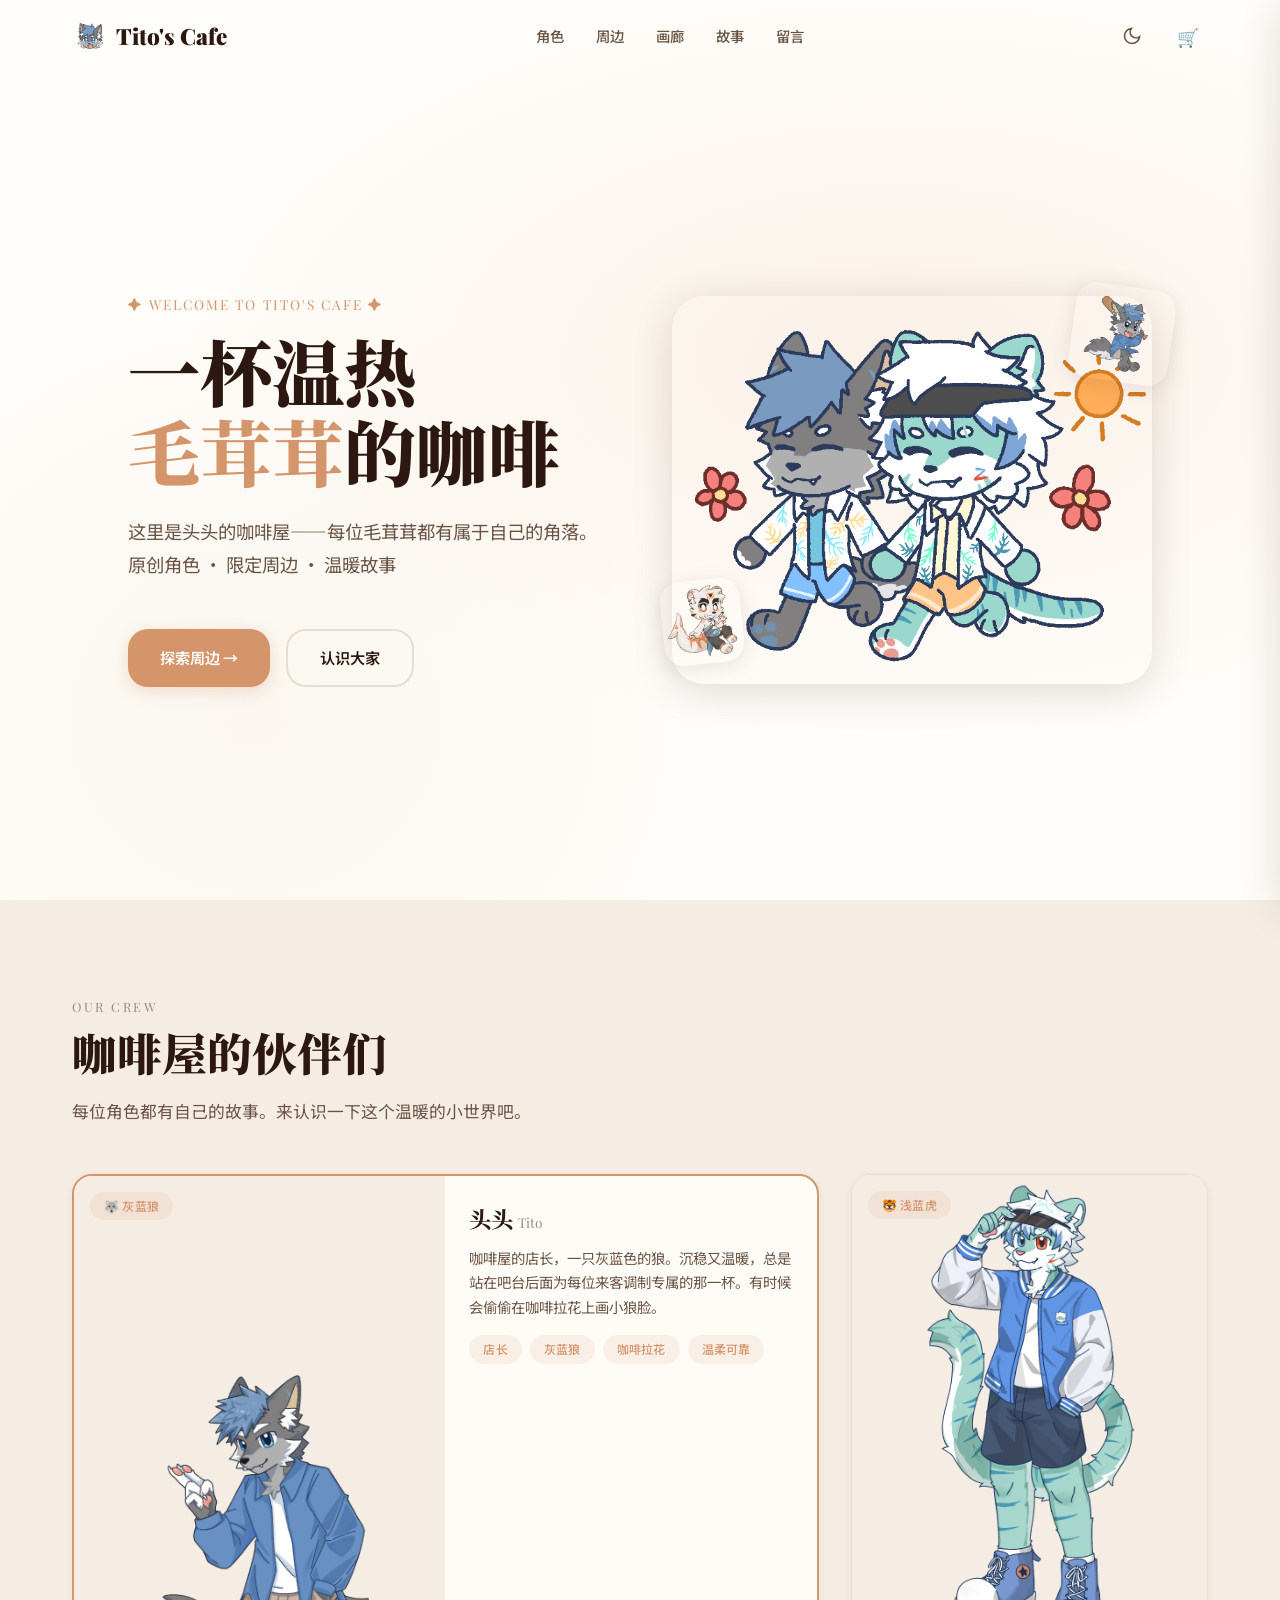
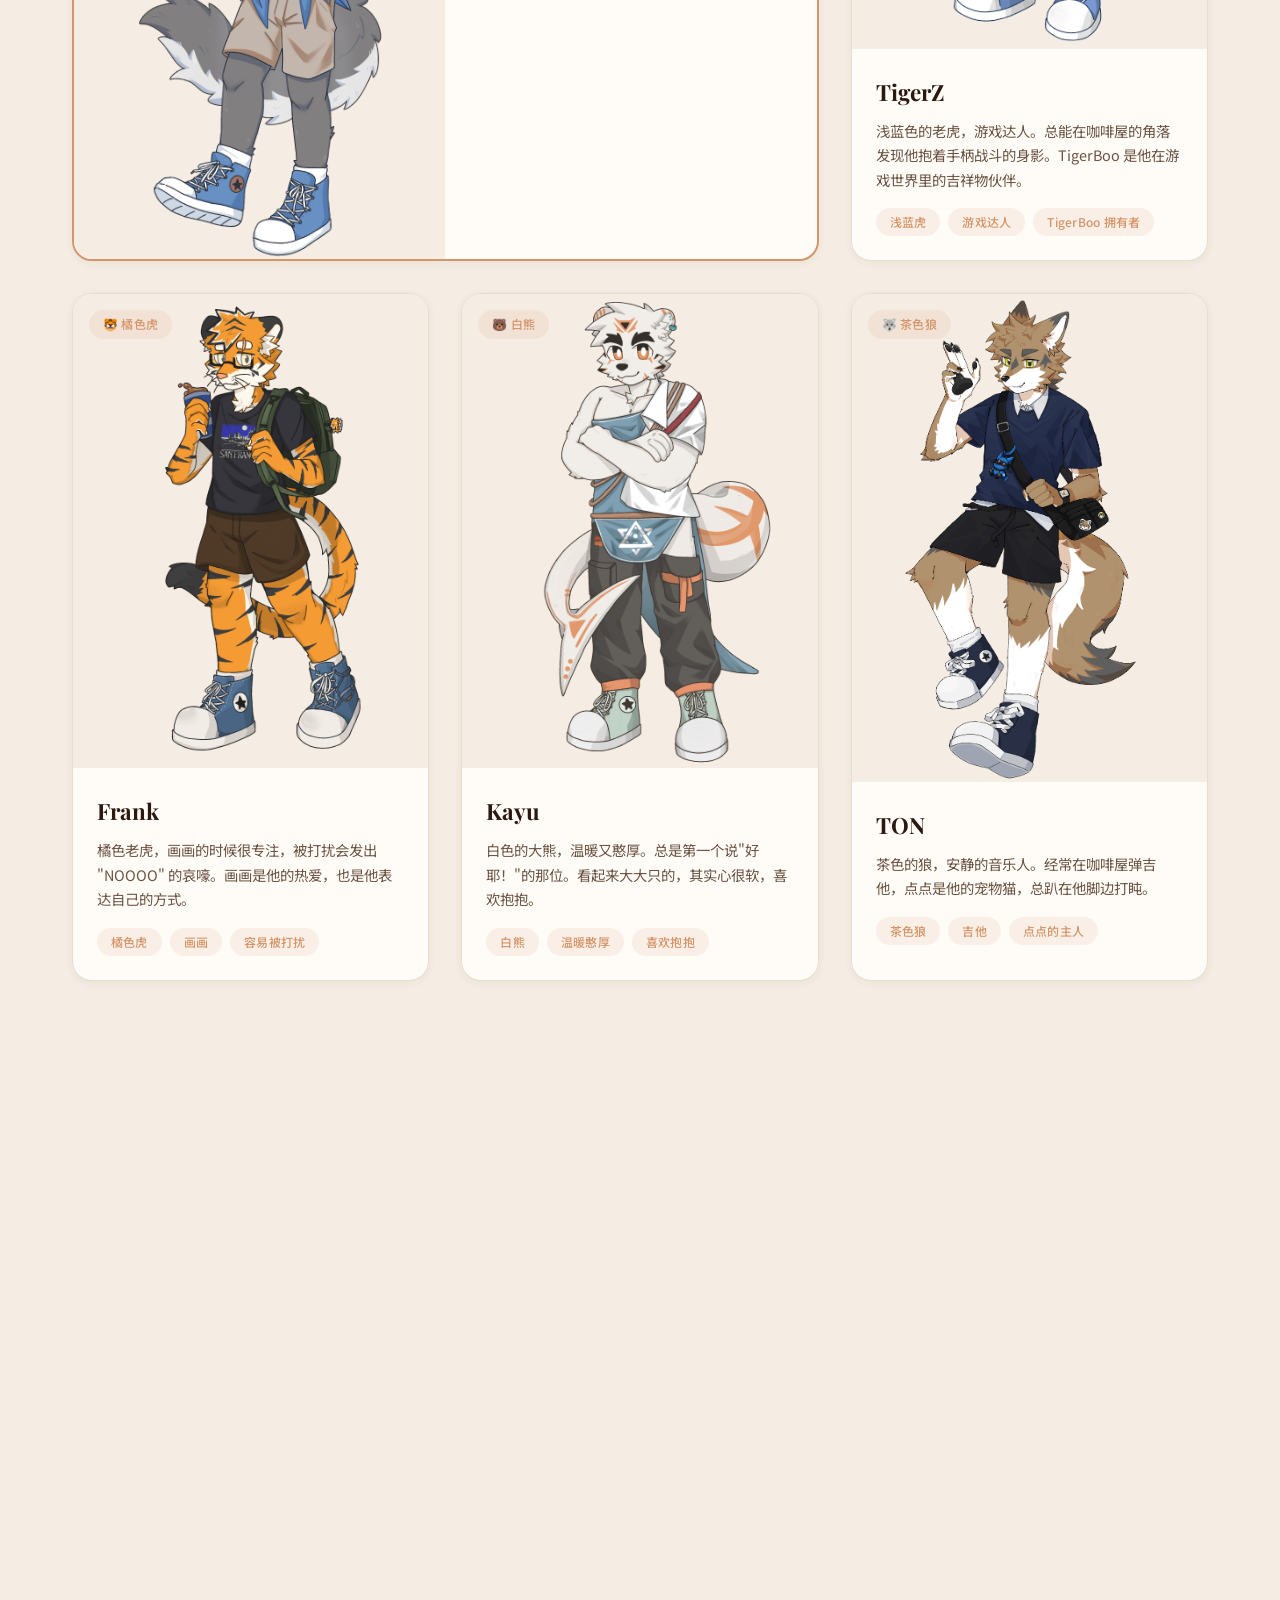
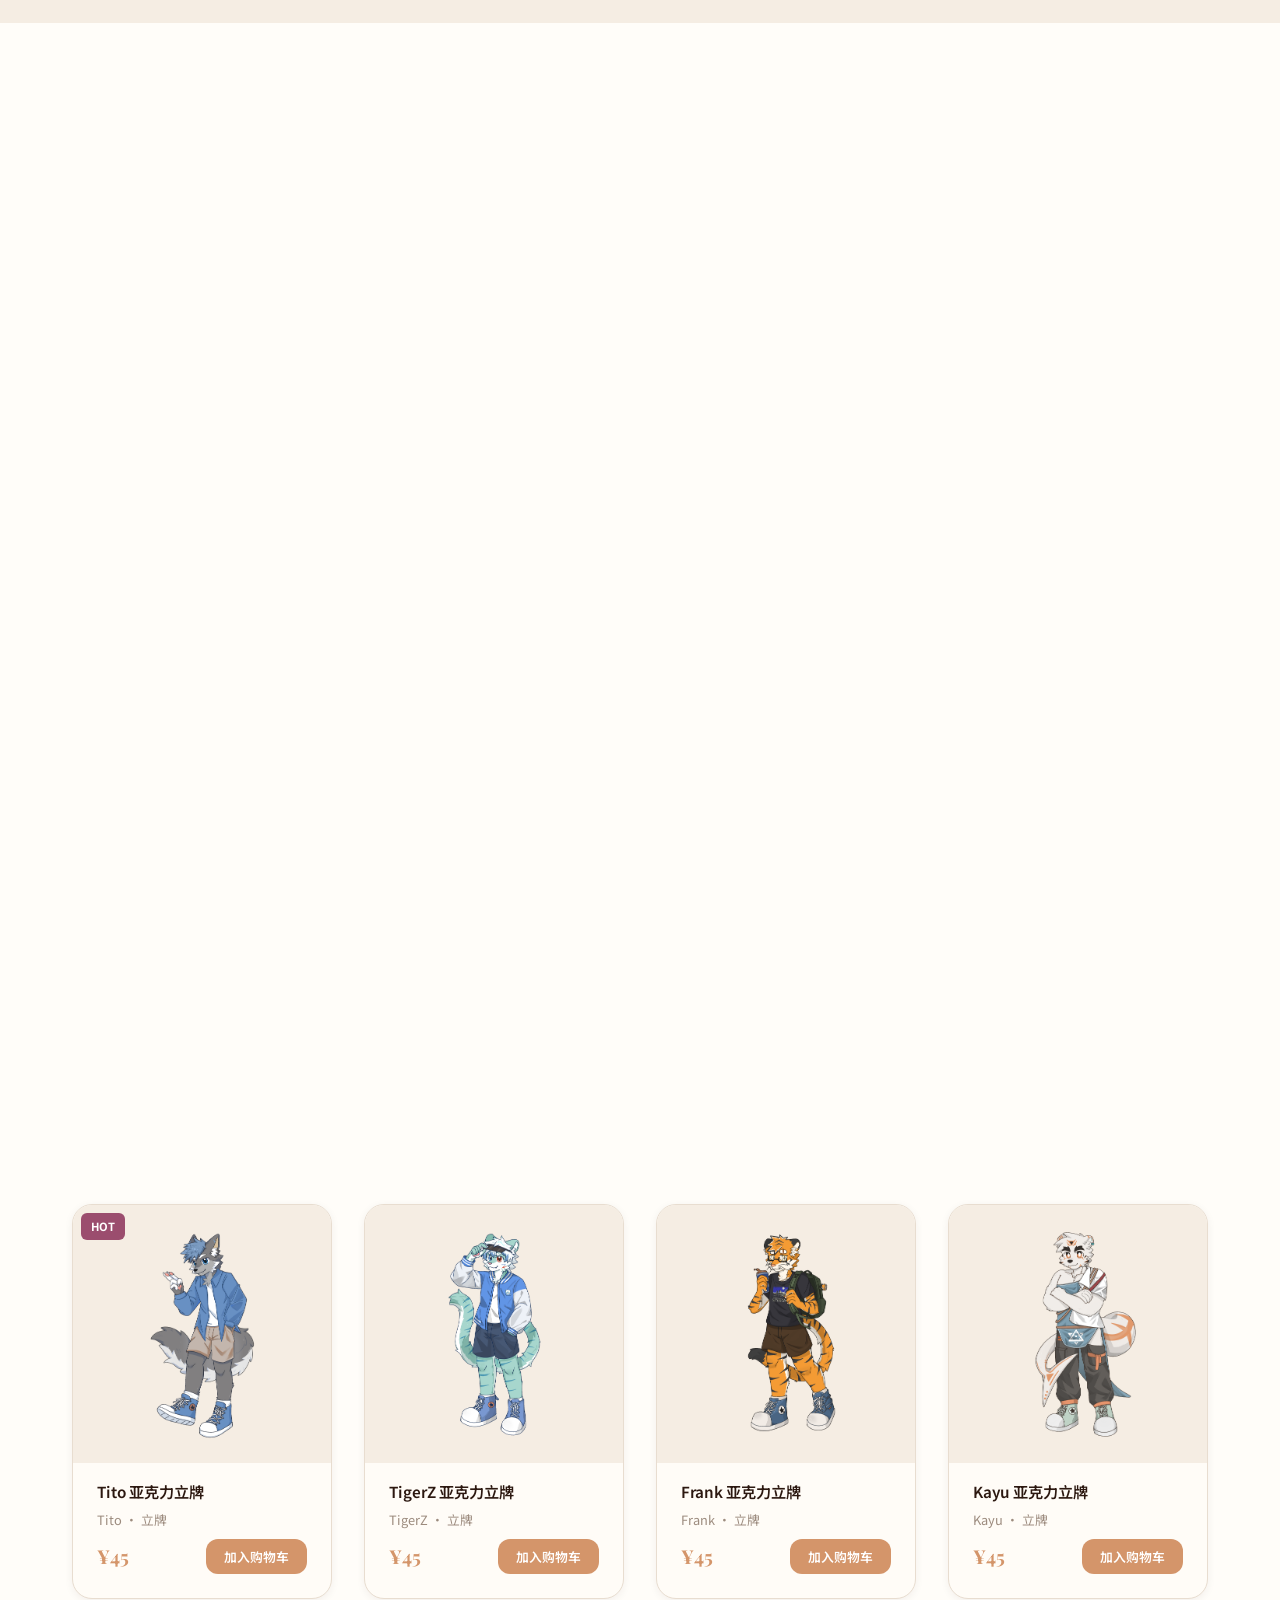
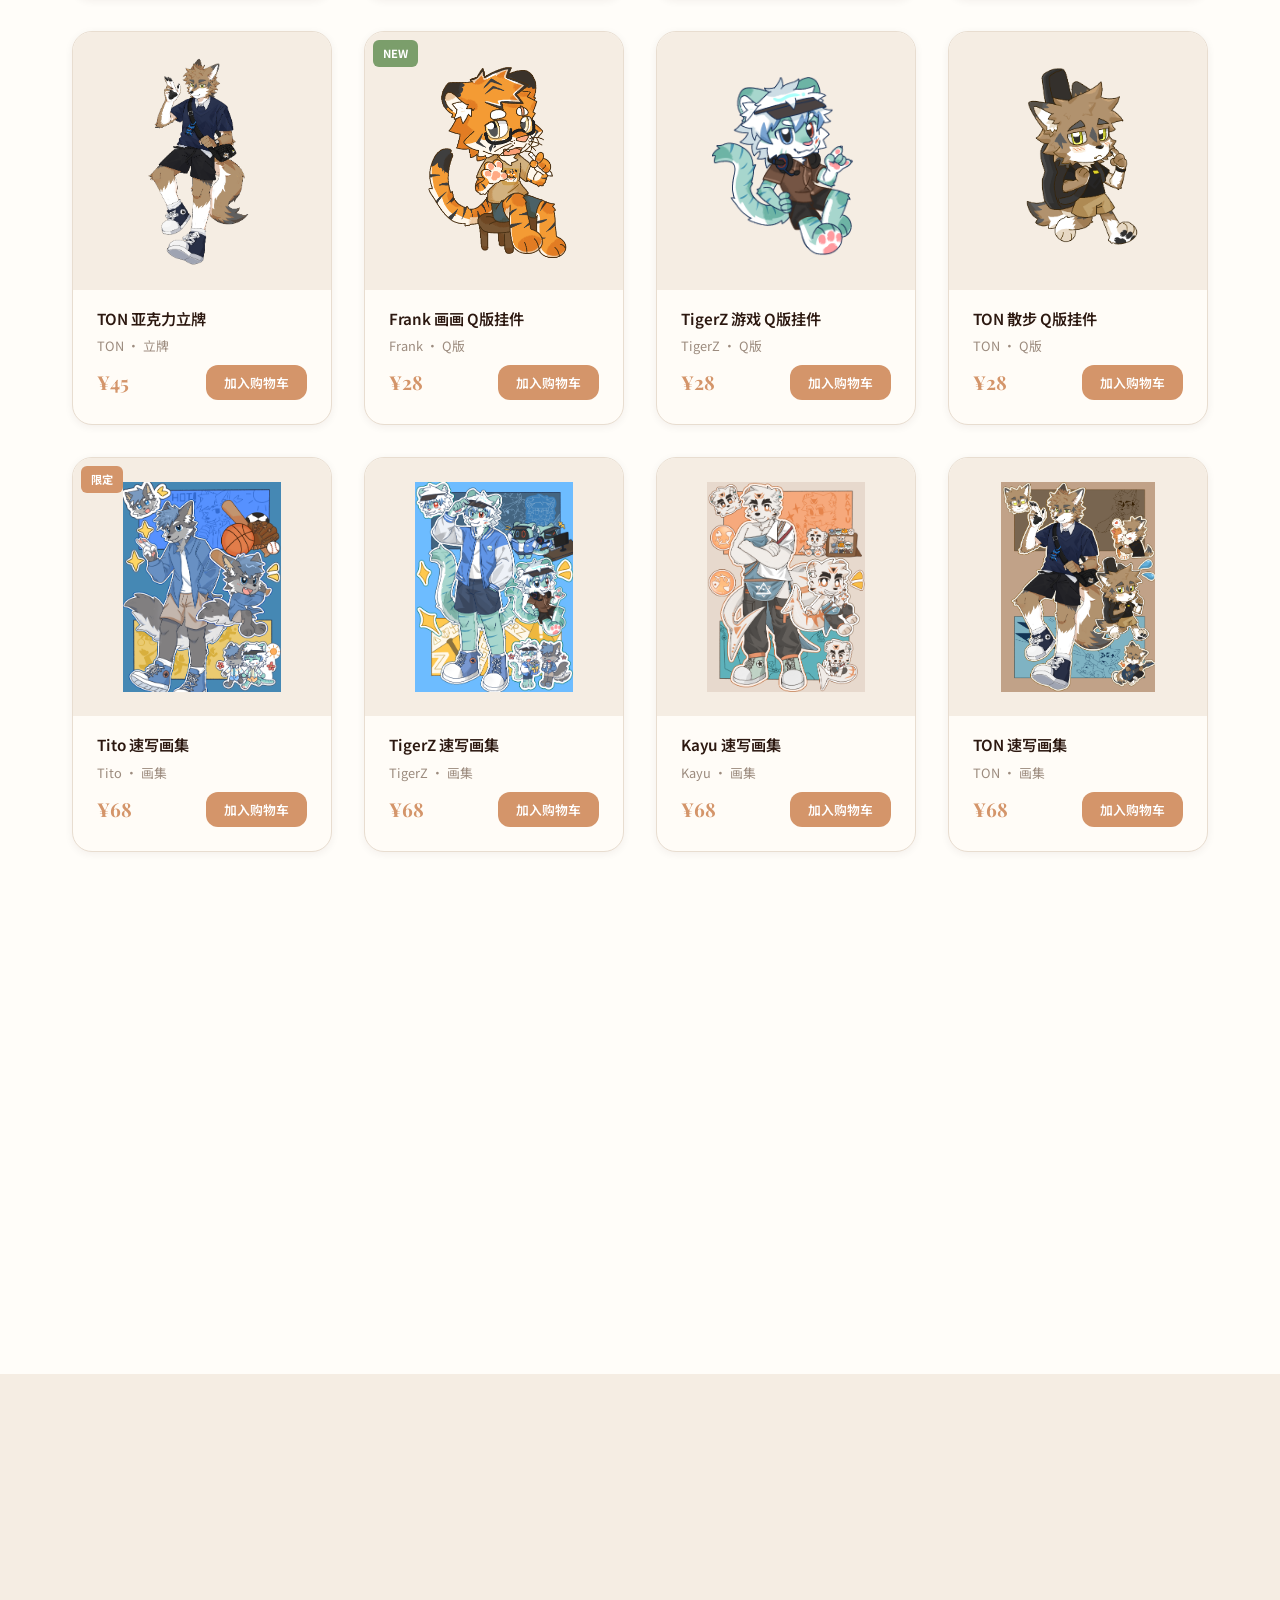
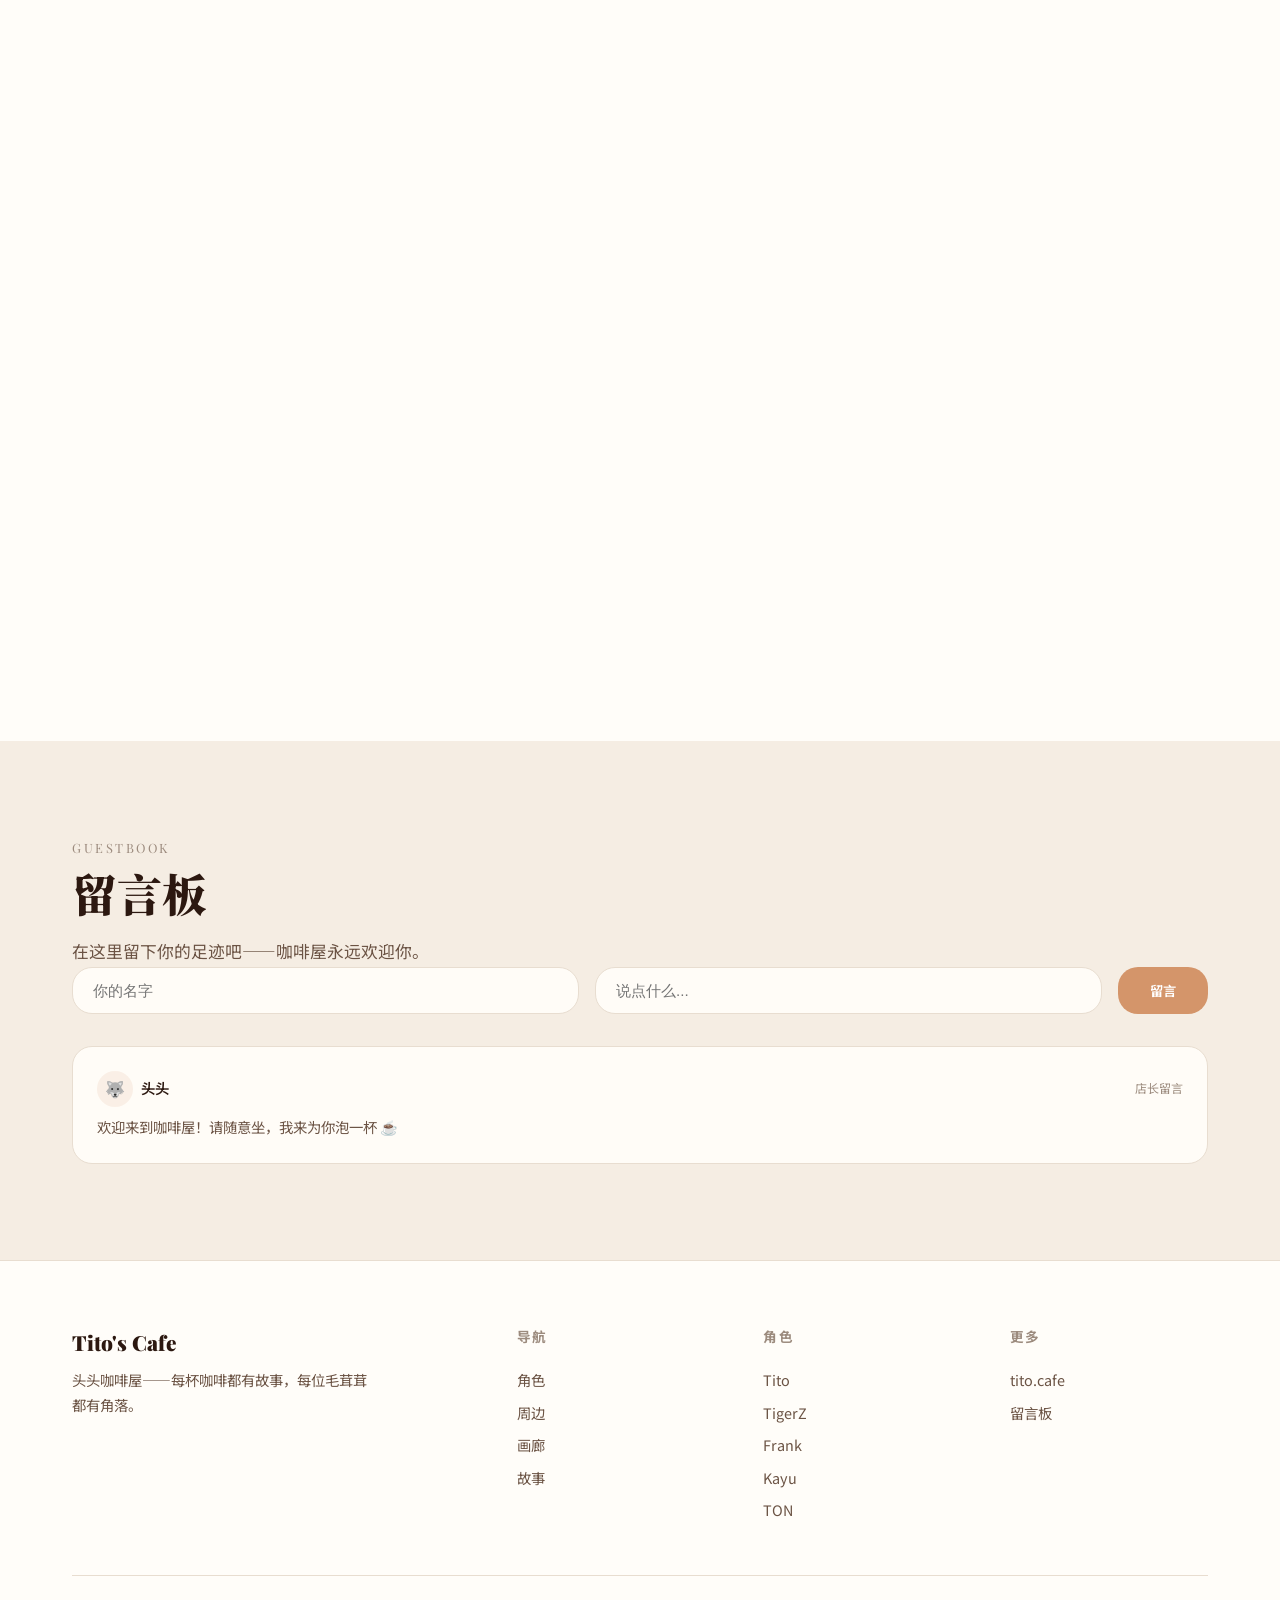
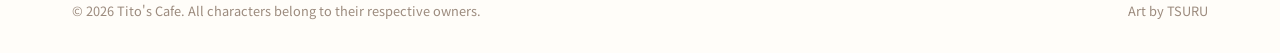
==== index.html @ 10ca685c "feat: init Tito's Cafe site" ====
<!DOCTYPE html>
<html lang="zh-CN">
<head>
<meta charset="UTF-8">
<meta name="viewport" content="width=device-width, initial-scale=1.0">
<title>Tito's Cafe | 头头咖啡屋</title>
<meta name="description" content="头头咖啡屋 — Furry周边与原创角色企划">
<link rel="preconnect" href="https://fonts.googleapis.com">
<link href="https://fonts.googleapis.com/css2?family=Playfair+Display:wght@400;700;900&family=Noto+Sans+SC:wght@300;400;500;700&family=Noto+Serif+SC:wght@600;900&display=swap" rel="stylesheet">
<style>
/* ═══════════════════════════════════════════
   Tito's Cafe — Design System
   ═══════════════════════════════════════════ */

*, *::before, *::after { margin: 0; padding: 0; box-sizing: border-box; }

:root {
  /* Core Palette */
  --espresso: #2C1810;
  --mocha: #5C3D2E;
  --latte: #C4A882;
  --cream: #F5EDE3;
  --foam: #FFFDF9;
  --caramel: #D4956A;
  --cinnamon: #8B5E3C;
  --matcha: #7B9E6B;
  --berry: #9B4D6E;

  /* Functional — Light Mode */
  --bg: #FFFDF9;
  --bg-alt: #F5EDE3;
  --bg-card: #FFFCF7;
  --text: #2C1810;
  --text-sub: #6B5344;
  --text-muted: #9C8B7E;
  --border: #E8DDD0;
  --shadow-sm: 0 2px 8px rgba(44,24,16,0.06);
  --shadow-md: 0 4px 20px rgba(44,24,16,0.10);
  --shadow-lg: 0 8px 40px rgba(44,24,16,0.14);
  --accent: #D4956A;
  --accent-hover: #C4855A;
  --tag-bg: rgba(212,149,106,0.12);
  --overlay: rgba(44,24,16,0.55);

  /* Spacing */
  --s1: 0.25rem; --s2: 0.5rem; --s3: 1rem; --s4: 1.5rem;
  --s5: 2rem; --s6: 3rem; --s8: 4rem; --s10: 6rem; --s12: 8rem;

  /* Type */
  --font-display: 'Playfair Display', 'Noto Serif SC', serif;
  --font-body: 'Noto Sans SC', sans-serif;
  --font-serif: 'Noto Serif SC', serif;

  /* Radius */
  --r-sm: 6px; --r-md: 12px; --r-lg: 20px; --r-xl: 32px;
}

[data-theme="dark"] {
  --bg: #1A1210;
  --bg-alt: #241A14;
  --bg-card: #2C2018;
  --text: #F5EDE3;
  --text-sub: #C4A882;
  --text-muted: #8B7B6E;
  --border: #3D2E22;
  --shadow-sm: 0 2px 8px rgba(0,0,0,0.2);
  --shadow-md: 0 4px 20px rgba(0,0,0,0.3);
  --shadow-lg: 0 8px 40px rgba(0,0,0,0.4);
  --accent: #E8A870;
  --accent-hover: #F0B880;
  --tag-bg: rgba(232,168,112,0.15);
  --overlay: rgba(10,6,4,0.7);
}

html { scroll-behavior: smooth; font-size: 16px; }

body {
  font-family: var(--font-body);
  background: var(--bg);
  color: var(--text);
  line-height: 1.7;
  overflow-x: hidden;
  transition: background 0.4s, color 0.4s;
}

a { color: inherit; text-decoration: none; }
img { max-width: 100%; display: block; }
button { font-family: inherit; cursor: pointer; border: none; background: none; }
ul { list-style: none; }

/* Utility */
.container { max-width: 1200px; margin: 0 auto; padding: 0 var(--s5); }
.section-pad { padding: var(--s10) 0; }
.tag {
  display: inline-block; padding: 4px 14px; border-radius: 99px;
  font-size: 0.75rem; font-weight: 500; background: var(--tag-bg); color: var(--accent);
  letter-spacing: 0.02em;
}
.section-label {
  font-family: var(--font-display); font-size: 0.8rem; text-transform: uppercase;
  letter-spacing: 0.2em; color: var(--text-muted); margin-bottom: var(--s2);
}
.section-title {
  font-family: var(--font-display); font-size: clamp(2rem, 4vw, 2.8rem);
  font-weight: 900; line-height: 1.2; margin-bottom: var(--s3);
}
.section-desc {
  color: var(--text-sub); font-size: 1.05rem; max-width: 560px; line-height: 1.8;
}

/* Scroll reveal */
.reveal {
  opacity: 0; transform: translateY(32px);
  transition: opacity 0.7s cubic-bezier(.22,1,.36,1), transform 0.7s cubic-bezier(.22,1,.36,1);
}
.reveal.visible { opacity: 1; transform: translateY(0); }
.reveal-delay-1 { transition-delay: 0.1s; }
.reveal-delay-2 { transition-delay: 0.2s; }
.reveal-delay-3 { transition-delay: 0.3s; }
.reveal-delay-4 { transition-delay: 0.4s; }
.reveal-delay-5 { transition-delay: 0.5s; }

/* ═══════ NAV ═══════ */
.nav {
  position: fixed; top: 0; left: 0; right: 0; z-index: 100;
  padding: var(--s3) 0;
  background: transparent;
  transition: background 0.3s, box-shadow 0.3s, padding 0.3s;
}
.nav.scrolled {
  background: var(--bg); box-shadow: var(--shadow-sm); padding: var(--s2) 0;
  backdrop-filter: blur(12px);
}
[data-theme="dark"] .nav.scrolled { background: rgba(26,18,16,0.92); }
.nav-inner {
  display: flex; align-items: center; justify-content: space-between; max-width: 1200px;
  margin: 0 auto; padding: 0 var(--s5);
}
.nav-brand {
  font-family: var(--font-display); font-size: 1.4rem; font-weight: 900;
  display: flex; align-items: center; gap: var(--s2);
}
.nav-brand img { width: 36px; height: 36px; border-radius: 50%; object-fit: cover; }
.nav-links { display: flex; gap: var(--s5); align-items: center; }
.nav-links a {
  font-size: 0.9rem; font-weight: 500; color: var(--text-sub);
  position: relative; transition: color 0.2s;
}
.nav-links a:hover { color: var(--text); }
.nav-links a::after {
  content: ''; position: absolute; bottom: -4px; left: 0; width: 0; height: 2px;
  background: var(--accent); transition: width 0.3s;
}
.nav-links a:hover::after { width: 100%; }
.nav-actions { display: flex; align-items: center; gap: var(--s3); }
.btn-icon {
  width: 40px; height: 40px; border-radius: 50%; display: grid; place-items: center;
  color: var(--text-sub); transition: background 0.2s, color 0.2s; font-size: 1.1rem;
  position: relative;
}
.btn-icon:hover { background: var(--tag-bg); color: var(--accent); }
.cart-count {
  position: absolute; top: 2px; right: 2px; width: 18px; height: 18px;
  background: var(--accent); color: #fff; font-size: 0.65rem; font-weight: 700;
  border-radius: 50%; display: grid; place-items: center;
  transform: scale(0); transition: transform 0.3s cubic-bezier(.68,-0.55,.27,1.55);
}
.cart-count.show { transform: scale(1); }

/* Mobile nav */
.nav-toggle { display: none; flex-direction: column; gap: 5px; padding: 8px; }
.nav-toggle span { width: 22px; height: 2px; background: var(--text); border-radius: 2px; transition: all 0.3s; }

/* ═══════ HERO ═══════ */
.hero {
  min-height: 100vh; display: flex; align-items: center;
  position: relative; overflow: hidden;
  padding-top: 80px;
}
.hero-bg {
  position: absolute; inset: 0; z-index: 0;
  background:
    radial-gradient(ellipse 80% 60% at 70% 40%, rgba(212,149,106,0.12) 0%, transparent 70%),
    radial-gradient(ellipse 60% 80% at 20% 80%, rgba(196,168,130,0.08) 0%, transparent 60%);
}
.hero-inner {
  display: grid; grid-template-columns: 1fr 1fr; gap: var(--s8); align-items: center;
  position: relative; z-index: 1;
}
.hero-text { max-width: 540px; }
.hero-eyebrow {
  font-family: var(--font-display); font-size: 0.85rem; letter-spacing: 0.15em;
  color: var(--accent); text-transform: uppercase; margin-bottom: var(--s3);
}
.hero-title {
  font-family: var(--font-display); font-size: clamp(3rem, 6vw, 4.5rem);
  font-weight: 900; line-height: 1.1; margin-bottom: var(--s4);
}
.hero-title .accent { color: var(--accent); }
.hero-sub {
  font-size: 1.15rem; color: var(--text-sub); line-height: 1.8;
  margin-bottom: var(--s6);
}
.hero-actions { display: flex; gap: var(--s3); flex-wrap: wrap; }
.btn-primary {
  display: inline-flex; align-items: center; gap: var(--s2);
  padding: 14px 32px; border-radius: var(--r-lg);
  background: var(--accent); color: #fff; font-weight: 600; font-size: 0.95rem;
  transition: background 0.2s, transform 0.2s, box-shadow 0.2s;
  box-shadow: 0 4px 16px rgba(212,149,106,0.3);
}
.btn-primary:hover { background: var(--accent-hover); transform: translateY(-2px); box-shadow: 0 6px 24px rgba(212,149,106,0.4); }
.btn-secondary {
  display: inline-flex; align-items: center; gap: var(--s2);
  padding: 14px 32px; border-radius: var(--r-lg);
  border: 2px solid var(--border); color: var(--text); font-weight: 600; font-size: 0.95rem;
  transition: border-color 0.2s, transform 0.2s;
}
.btn-secondary:hover { border-color: var(--accent); transform: translateY(-2px); }

.hero-visual {
  position: relative; display: flex; justify-content: center; align-items: center;
}
.hero-image {
  width: 100%; max-width: 480px; border-radius: var(--r-xl);
  box-shadow: var(--shadow-lg); position: relative; z-index: 2;
  transition: transform 0.4s;
}
.hero-image:hover { transform: scale(1.02) rotate(-1deg); }
.hero-float {
  position: absolute; border-radius: var(--r-lg); box-shadow: var(--shadow-md);
  z-index: 3; transition: transform 0.4s;
}
.hero-float-1 { width: 100px; top: -10px; right: -20px; transform: rotate(8deg); }
.hero-float-1:hover { transform: rotate(12deg) scale(1.1); }
.hero-float-2 { width: 80px; bottom: 20px; left: -10px; transform: rotate(-6deg); }
.hero-float-2:hover { transform: rotate(-2deg) scale(1.1); }

/* ═══════ CHARACTERS ═══════ */
.chars { background: var(--bg-alt); }
.chars-grid {
  display: grid; grid-template-columns: repeat(auto-fill, minmax(280px, 1fr));
  gap: var(--s5); margin-top: var(--s6);
}
.char-card {
  background: var(--bg-card); border-radius: var(--r-lg); overflow: hidden;
  box-shadow: var(--shadow-sm); transition: transform 0.3s, box-shadow 0.3s;
  position: relative; border: 1px solid var(--border);
}
.char-card:hover { transform: translateY(-6px); box-shadow: var(--shadow-md); }
.char-card.featured {
  grid-column: span 2; display: grid; grid-template-columns: 1fr 1fr;
  border: 2px solid var(--accent);
}
.char-visual {
  background: var(--bg-alt); display: flex; align-items: flex-end; justify-content: center;
  overflow: hidden; position: relative; min-height: 300px;
}
.char-visual img {
  width: 100%; height: 100%; object-fit: contain; object-position: bottom center;
  transition: transform 0.4s;
}
.char-card:hover .char-visual img { transform: scale(1.05); }
.char-visual .char-species {
  position: absolute; top: var(--s3); left: var(--s3);
}
.char-info { padding: var(--s4); }
.char-name {
  font-family: var(--font-display); font-size: 1.4rem; font-weight: 700;
  margin-bottom: var(--s1);
}
.char-name-en { color: var(--text-muted); font-size: 0.85rem; font-weight: 400; }
.char-desc { color: var(--text-sub); font-size: 0.9rem; line-height: 1.7; margin-top: var(--s2); }
.char-traits { display: flex; flex-wrap: wrap; gap: var(--s2); margin-top: var(--s3); }

/* ═══════ SHOP ═══════ */
.shop-filters {
  display: flex; gap: var(--s2); flex-wrap: wrap; margin: var(--s5) 0;
}
.filter-btn {
  padding: 8px 20px; border-radius: 99px; font-size: 0.85rem; font-weight: 500;
  border: 1.5px solid var(--border); color: var(--text-sub);
  transition: all 0.2s;
}
.filter-btn:hover { border-color: var(--accent); color: var(--accent); }
.filter-btn.active { background: var(--accent); color: #fff; border-color: var(--accent); }

.shop-grid {
  display: grid; grid-template-columns: repeat(auto-fill, minmax(260px, 1fr));
  gap: var(--s5);
}
.product-card {
  background: var(--bg-card); border-radius: var(--r-lg); overflow: hidden;
  box-shadow: var(--shadow-sm); border: 1px solid var(--border);
  transition: transform 0.3s, box-shadow 0.3s;
}
.product-card:hover { transform: translateY(-4px); box-shadow: var(--shadow-md); }
.product-img {
  aspect-ratio: 1; background: var(--bg-alt); display: flex; align-items: center;
  justify-content: center; overflow: hidden; position: relative; cursor: pointer;
}
.product-img img { width: 100%; height: 100%; object-fit: contain; padding: var(--s4); transition: transform 0.4s; }
.product-card:hover .product-img img { transform: scale(1.08); }
.product-badge {
  position: absolute; top: var(--s2); left: var(--s2);
  padding: 4px 10px; border-radius: var(--r-sm); font-size: 0.7rem;
  font-weight: 700; color: #fff;
}
.badge-new { background: var(--matcha); }
.badge-hot { background: var(--berry); }
.badge-limited { background: var(--caramel); }
.product-body { padding: var(--s3) var(--s4) var(--s4); }
.product-name { font-weight: 600; font-size: 0.95rem; margin-bottom: var(--s1); }
.product-char { color: var(--text-muted); font-size: 0.8rem; margin-bottom: var(--s2); }
.product-bottom { display: flex; align-items: center; justify-content: space-between; }
.product-price { font-family: var(--font-display); font-size: 1.2rem; font-weight: 700; color: var(--accent); }
.btn-add {
  padding: 8px 18px; border-radius: var(--r-md); background: var(--accent);
  color: #fff; font-size: 0.8rem; font-weight: 600;
  transition: background 0.2s, transform 0.2s;
}
.btn-add:hover { background: var(--accent-hover); transform: scale(1.05); }

/* ═══════ GALLERY ═══════ */
.gallery { background: var(--bg-alt); }
.gallery-grid {
  display: grid; grid-template-columns: repeat(auto-fill, minmax(240px, 1fr));
  gap: var(--s3); margin-top: var(--s6);
}
.gallery-item {
  border-radius: var(--r-md); overflow: hidden; cursor: pointer;
  position: relative; aspect-ratio: 1;
  box-shadow: var(--shadow-sm); transition: transform 0.3s, box-shadow 0.3s;
}
.gallery-item.wide { grid-column: span 2; aspect-ratio: 2/1; }
.gallery-item.tall { grid-row: span 2; aspect-ratio: 1/2; }
.gallery-item:hover { transform: scale(1.03); box-shadow: var(--shadow-md); z-index: 2; }
.gallery-item img { width: 100%; height: 100%; object-fit: cover; }
.gallery-overlay {
  position: absolute; inset: 0; background: linear-gradient(transparent 50%, rgba(44,24,16,0.6));
  opacity: 0; transition: opacity 0.3s; display: flex; align-items: flex-end; padding: var(--s3);
}
.gallery-item:hover .gallery-overlay { opacity: 1; }
.gallery-overlay span { color: #fff; font-size: 0.85rem; font-weight: 500; }

/* ═══════ STORY ═══════ */
.story-grid {
  display: grid; grid-template-columns: 1fr 1fr; gap: var(--s8);
  align-items: center; margin-top: var(--s6);
}
.story-img {
  border-radius: var(--r-xl); overflow: hidden; box-shadow: var(--shadow-lg);
}
.story-img img { width: 100%; transition: transform 0.4s; }
.story-img:hover img { transform: scale(1.03); }
.story-content h3 {
  font-family: var(--font-display); font-size: 1.6rem; font-weight: 700;
  margin-bottom: var(--s3);
}
.story-content p { color: var(--text-sub); line-height: 1.9; margin-bottom: var(--s4); }

/* ═══════ GUESTBOOK ═══════ */
.guestbook { background: var(--bg-alt); }
.gb-form {
  display: flex; gap: var(--s3); margin-bottom: var(--s5); flex-wrap: wrap;
}
.gb-input {
  flex: 1; min-width: 200px; padding: 14px 20px; border-radius: var(--r-lg);
  border: 1.5px solid var(--border); background: var(--bg-card); color: var(--text);
  font-size: 0.95rem; transition: border-color 0.2s;
}
.gb-input:focus { outline: none; border-color: var(--accent); }
.gb-submit {
  padding: 14px 32px; border-radius: var(--r-lg); background: var(--accent);
  color: #fff; font-weight: 600; transition: background 0.2s;
}
.gb-submit:hover { background: var(--accent-hover); }
.gb-messages { display: flex; flex-direction: column; gap: var(--s3); }
.gb-msg {
  background: var(--bg-card); border-radius: var(--r-lg); padding: var(--s4);
  border: 1px solid var(--border); animation: slideIn 0.3s ease;
}
.gb-msg-header { display: flex; align-items: center; gap: var(--s2); margin-bottom: var(--s2); }
.gb-msg-avatar {
  width: 36px; height: 36px; border-radius: 50%; background: var(--tag-bg);
  display: grid; place-items: center; font-size: 1rem;
}
.gb-msg-name { font-weight: 600; font-size: 0.9rem; }
.gb-msg-time { color: var(--text-muted); font-size: 0.75rem; margin-left: auto; }
.gb-msg-text { color: var(--text-sub); font-size: 0.9rem; line-height: 1.7; }

@keyframes slideIn {
  from { opacity: 0; transform: translateY(12px); }
  to { opacity: 1; transform: translateY(0); }
}

/* ═══════ FOOTER ═══════ */
.footer {
  padding: var(--s8) 0 var(--s5); border-top: 1px solid var(--border);
}
.footer-inner {
  display: grid; grid-template-columns: 2fr 1fr 1fr 1fr; gap: var(--s6);
}
.footer-brand { max-width: 300px; }
.footer-brand-name {
  font-family: var(--font-display); font-size: 1.3rem; font-weight: 900;
  margin-bottom: var(--s2);
}
.footer-brand p { color: var(--text-sub); font-size: 0.9rem; line-height: 1.7; }
.footer-col h4 {
  font-size: 0.85rem; font-weight: 700; text-transform: uppercase;
  letter-spacing: 0.1em; margin-bottom: var(--s3); color: var(--text-muted);
}
.footer-col a {
  display: block; color: var(--text-sub); font-size: 0.9rem; padding: 4px 0;
  transition: color 0.2s;
}
.footer-col a:hover { color: var(--accent); }
.footer-bottom {
  margin-top: var(--s6); padding-top: var(--s4); border-top: 1px solid var(--border);
  display: flex; justify-content: space-between; align-items: center;
  color: var(--text-muted); font-size: 0.8rem;
}

/* ═══════ CART SIDEBAR ═══════ */
.cart-overlay {
  position: fixed; inset: 0; background: var(--overlay); z-index: 200;
  opacity: 0; pointer-events: none; transition: opacity 0.3s;
}
.cart-overlay.open { opacity: 1; pointer-events: auto; }
.cart-sidebar {
  position: fixed; top: 0; right: 0; bottom: 0; width: 400px; max-width: 90vw;
  background: var(--bg); z-index: 201; transform: translateX(100%);
  transition: transform 0.4s cubic-bezier(.22,1,.36,1);
  display: flex; flex-direction: column; box-shadow: var(--shadow-lg);
}
.cart-sidebar.open { transform: translateX(0); }
.cart-header {
  padding: var(--s4) var(--s5); border-bottom: 1px solid var(--border);
  display: flex; justify-content: space-between; align-items: center;
}
.cart-header h3 { font-family: var(--font-display); font-size: 1.2rem; font-weight: 700; }
.cart-close { font-size: 1.5rem; color: var(--text-muted); transition: color 0.2s; padding: 8px; }
.cart-close:hover { color: var(--text); }
.cart-items { flex: 1; overflow-y: auto; padding: var(--s3) var(--s5); }
.cart-empty { text-align: center; padding: var(--s8) 0; color: var(--text-muted); }
.cart-item {
  display: flex; gap: var(--s3); padding: var(--s3) 0;
  border-bottom: 1px solid var(--border); align-items: center;
}
.cart-item-img {
  width: 64px; height: 64px; border-radius: var(--r-md); background: var(--bg-alt);
  flex-shrink: 0; overflow: hidden;
}
.cart-item-img img { width: 100%; height: 100%; object-fit: contain; padding: 4px; }
.cart-item-info { flex: 1; }
.cart-item-name { font-weight: 600; font-size: 0.9rem; }
.cart-item-price { color: var(--accent); font-size: 0.85rem; }
.cart-item-qty {
  display: flex; align-items: center; gap: var(--s2); margin-top: 4px;
}
.qty-btn {
  width: 26px; height: 26px; border-radius: 50%; border: 1px solid var(--border);
  display: grid; place-items: center; font-size: 0.85rem; color: var(--text-sub);
  transition: border-color 0.2s;
}
.qty-btn:hover { border-color: var(--accent); color: var(--accent); }
.cart-item-remove { color: var(--text-muted); font-size: 0.8rem; cursor: pointer; }
.cart-item-remove:hover { color: var(--berry); }
.cart-footer {
  padding: var(--s4) var(--s5); border-top: 1px solid var(--border);
}
.cart-total {
  display: flex; justify-content: space-between; font-size: 1.1rem;
  font-weight: 700; margin-bottom: var(--s3);
}
.cart-total .price { color: var(--accent); font-family: var(--font-display); }
.btn-checkout {
  width: 100%; padding: 14px; border-radius: var(--r-lg); background: var(--accent);
  color: #fff; font-weight: 700; font-size: 1rem; transition: background 0.2s;
}
.btn-checkout:hover { background: var(--accent-hover); }

/* ═══════ LIGHTBOX ═══════ */
.lightbox {
  position: fixed; inset: 0; z-index: 300; background: rgba(0,0,0,0.9);
  display: flex; align-items: center; justify-content: center;
  opacity: 0; pointer-events: none; transition: opacity 0.3s;
}
.lightbox.open { opacity: 1; pointer-events: auto; }
.lightbox img {
  max-width: 90vw; max-height: 85vh; object-fit: contain; border-radius: var(--r-md);
}
.lightbox-close {
  position: absolute; top: 20px; right: 24px; font-size: 2rem; color: #fff;
  cursor: pointer; transition: color 0.2s;
}
.lightbox-close:hover { color: var(--accent); }
.lightbox-caption {
  position: absolute; bottom: 30px; left: 50%; transform: translateX(-50%);
  color: rgba(255,255,255,0.7); font-size: 0.9rem;
}

/* ═══════ TOAST ═══════ */
.toast-container {
  position: fixed; bottom: 24px; right: 24px; z-index: 400;
  display: flex; flex-direction: column; gap: var(--s2);
}
.toast {
  padding: 14px 24px; border-radius: var(--r-md); background: var(--espresso);
  color: var(--cream); font-size: 0.9rem; box-shadow: var(--shadow-md);
  animation: toastIn 0.3s ease, toastOut 0.3s ease 2.5s forwards;
  display: flex; align-items: center; gap: var(--s2);
}
@keyframes toastIn { from { opacity: 0; transform: translateY(20px); } to { opacity: 1; transform: translateY(0); } }
@keyframes toastOut { to { opacity: 0; transform: translateY(20px); } }

/* ═══════ THEME TOGGLE ═══════ */
.theme-toggle { position: relative; }
.theme-toggle svg { width: 20px; height: 20px; }
.sun-icon, .moon-icon { position: absolute; transition: opacity 0.3s, transform 0.3s; }
[data-theme="dark"] .sun-icon { opacity: 1; transform: rotate(0); }
[data-theme="dark"] .moon-icon { opacity: 0; transform: rotate(90deg); }
.sun-icon { opacity: 0; transform: rotate(-90deg); }
.moon-icon { opacity: 1; transform: rotate(0); }

/* ═══════ RESPONSIVE ═══════ */
@media (max-width: 900px) {
  .hero-inner { grid-template-columns: 1fr; text-align: center; }
  .hero-text { max-width: 100%; }
  .hero-actions { justify-content: center; }
  .hero-visual { margin-top: var(--s5); }
  .char-card.featured { grid-column: span 1; grid-template-columns: 1fr; }
  .story-grid { grid-template-columns: 1fr; }
  .footer-inner { grid-template-columns: 1fr 1fr; }
}
@media (max-width: 640px) {
  .nav-links { display: none; }
  .nav-links.open {
    display: flex; flex-direction: column; position: absolute;
    top: 100%; left: 0; right: 0; background: var(--bg);
    padding: var(--s4); box-shadow: var(--shadow-md); gap: var(--s3);
  }
  .nav-toggle { display: flex; }
  .hero-title { font-size: 2.4rem; }
  .gallery-grid { grid-template-columns: 1fr 1fr; }
  .gallery-item.wide { grid-column: span 1; }
  .gallery-item.tall { grid-row: span 1; aspect-ratio: 1; }
  .footer-inner { grid-template-columns: 1fr; }
  .footer-bottom { flex-direction: column; gap: var(--s2); text-align: center; }
}

/* ═══════ SCROLLBAR ═══════ */
::-webkit-scrollbar { width: 8px; }
::-webkit-scrollbar-track { background: var(--bg-alt); }
::-webkit-scrollbar-thumb { background: var(--latte); border-radius: 4px; }
::-webkit-scrollbar-thumb:hover { background: var(--cinnamon); }
</style>
</head>
<body>

<!-- ═══════ NAV ═══════ -->
<nav class="nav" id="nav">
  <div class="nav-inner">
    <a href="#" class="nav-brand">
      <img src="assets/Tito Avatar (Transparent).png" alt="Tito">
      Tito's Cafe
    </a>
    <div class="nav-links" id="navLinks">
      <a href="#characters">角色</a>
      <a href="#shop">周边</a>
      <a href="#gallery">画廊</a>
      <a href="#story">故事</a>
      <a href="#guestbook">留言</a>
    </div>
    <div class="nav-actions">
      <button class="btn-icon theme-toggle" id="themeToggle" aria-label="切换主题">
        <svg class="sun-icon" viewBox="0 0 24 24" fill="none" stroke="currentColor" stroke-width="2"><circle cx="12" cy="12" r="5"/><path d="M12 1v2M12 21v2M4.22 4.22l1.42 1.42M18.36 18.36l1.42 1.42M1 12h2M21 12h2M4.22 19.78l1.42-1.42M18.36 5.64l1.42-1.42"/></svg>
        <svg class="moon-icon" viewBox="0 0 24 24" fill="none" stroke="currentColor" stroke-width="2"><path d="M21 12.79A9 9 0 1111.21 3 7 7 0 0021 12.79z"/></svg>
      </button>
      <button class="btn-icon" id="cartBtn" aria-label="购物车">
        🛒 <span class="cart-count" id="cartCount">0</span>
      </button>
      <button class="nav-toggle" id="navToggle" aria-label="菜单">
        <span></span><span></span><span></span>
      </button>
    </div>
  </div>
</nav>

<!-- ═══════ HERO ═══════ -->
<section class="hero" id="hero">
  <div class="hero-bg"></div>
  <div class="container hero-inner">
    <div class="hero-text">
      <p class="hero-eyebrow reveal">✦ Welcome to Tito's Cafe ✦</p>
      <h1 class="hero-title reveal reveal-delay-1">
        一杯温热<br><span class="accent">毛茸茸</span>的咖啡
      </h1>
      <p class="hero-sub reveal reveal-delay-2">
        这里是头头的咖啡屋——每位毛茸茸都有属于自己的角落。<br>
        原创角色 · 限定周边 · 温暖故事
      </p>
      <div class="hero-actions reveal reveal-delay-3">
        <a href="#shop" class="btn-primary">探索周边 →</a>
        <a href="#characters" class="btn-secondary">认识大家</a>
      </div>
    </div>
    <div class="hero-visual reveal reveal-delay-2">
      <img class="hero-image" src="assets/Summer Walk Sticker (with Tito TigerZ) (Transparent).png" alt="Tito & TigerZ 夏日散步">
      <img class="hero-float hero-float-1" src="assets/Tito Strike Chibi (Transparent).png" alt="Tito Chibi">
      <img class="hero-float hero-float-2" src="assets/Kayu Yeah! Chibi (Transparent).png" alt="Kayu Chibi">
    </div>
  </div>
</section>

<!-- ═══════ CHARACTERS ═══════ -->
<section class="chars section-pad" id="characters">
  <div class="container">
    <p class="section-label reveal">Our Crew</p>
    <h2 class="section-title reveal reveal-delay-1">咖啡屋的伙伴们</h2>
    <p class="section-desc reveal reveal-delay-2">每位角色都有自己的故事。来认识一下这个温暖的小世界吧。</p>

    <div class="chars-grid">
      <!-- Tito — featured card -->
      <div class="char-card featured reveal">
        <div class="char-visual">
          <img src="assets/Tito Stand (Transparent).png" alt="Tito 站姿">
          <span class="tag char-species">🐺 灰蓝狼</span>
        </div>
        <div class="char-info">
          <h3 class="char-name">头头 <span class="char-name-en">Tito</span></h3>
          <p class="char-desc">咖啡屋的店长，一只灰蓝色的狼。沉稳又温暖，总是站在吧台后面为每位来客调制专属的那一杯。有时候会偷偷在咖啡拉花上画小狼脸。</p>
          <div class="char-traits">
            <span class="tag">店长</span>
            <span class="tag">灰蓝狼</span>
            <span class="tag">咖啡拉花</span>
            <span class="tag">温柔可靠</span>
          </div>
        </div>
      </div>

      <!-- TigerZ -->
      <div class="char-card reveal reveal-delay-1">
        <div class="char-visual">
          <img src="assets/TigerZ Stand (Transparent).png" alt="TigerZ 站姿">
          <span class="tag char-species">🐯 浅蓝虎</span>
        </div>
        <div class="char-info">
          <h3 class="char-name">TigerZ</h3>
          <p class="char-desc">浅蓝色的老虎，游戏达人。总能在咖啡屋的角落发现他抱着手柄战斗的身影。TigerBoo 是他在游戏世界里的吉祥物伙伴。</p>
          <div class="char-traits">
            <span class="tag">浅蓝虎</span>
            <span class="tag">游戏达人</span>
            <span class="tag">TigerBoo 拥有者</span>
          </div>
        </div>
      </div>

      <!-- Frank -->
      <div class="char-card reveal reveal-delay-2">
        <div class="char-visual">
          <img src="assets/Frank Stand (Transparent).png" alt="Frank 站姿">
          <span class="tag char-species">🐯 橘色虎</span>
        </div>
        <div class="char-info">
          <h3 class="char-name">Frank</h3>
          <p class="char-desc">橘色老虎，画画的时候很专注，被打扰会发出 "NOOOO" 的哀嚎。画画是他的热爱，也是他表达自己的方式。</p>
          <div class="char-traits">
            <span class="tag">橘色虎</span>
            <span class="tag">画画</span>
            <span class="tag">容易被打扰</span>
          </div>
        </div>
      </div>

      <!-- Kayu -->
      <div class="char-card reveal reveal-delay-3">
        <div class="char-visual">
          <img src="assets/Kayu Stand (Transparent).png" alt="Kayu 站姿">
          <span class="tag char-species">🐻 白熊</span>
        </div>
        <div class="char-info">
          <h3 class="char-name">Kayu</h3>
          <p class="char-desc">白色的大熊，温暖又憨厚。总是第一个说"好耶！"的那位。看起来大大只的，其实心很软，喜欢抱抱。</p>
          <div class="char-traits">
            <span class="tag">白熊</span>
            <span class="tag">温暖憨厚</span>
            <span class="tag">喜欢抱抱</span>
          </div>
        </div>
      </div>

      <!-- TON -->
      <div class="char-card reveal reveal-delay-4">
        <div class="char-visual">
          <img src="assets/TON Stand (Transparent).png" alt="TON 站姿">
          <span class="tag char-species">🐺 茶色狼</span>
        </div>
        <div class="char-info">
          <h3 class="char-name">TON</h3>
          <p class="char-desc">茶色的狼，安静的音乐人。经常在咖啡屋弹吉他，点点是他的宠物猫，总趴在他脚边打盹。</p>
          <div class="char-traits">
            <span class="tag">茶色狼</span>
            <span class="tag">吉他</span>
            <span class="tag">点点的主人</span>
          </div>
        </div>
      </div>

      <!-- Diandian -->
      <div class="char-card reveal reveal-delay-5">
        <div class="char-visual">
          <img src="assets/TON with Diandian (Pet Cat) Sticker (Transparent).png" alt="TON 和点点">
          <span class="tag char-species">🐱 宠物猫</span>
        </div>
        <div class="char-info">
          <h3 class="char-name">点点 <span class="char-name-en">Diandian</span></h3>
          <p class="char-desc">TON 的小猫，咖啡屋的团宠。最喜欢在 TON 弹吉他的时候蜷在他脚边，偶尔也会跳上吧台巡视领地。</p>
          <div class="char-traits">
            <span class="tag">宠物猫</span>
            <span class="tag">TON 的伙伴</span>
            <span class="tag">团宠</span>
          </div>
        </div>
      </div>

      <!-- TigerBoo -->
      <div class="char-card reveal reveal-delay-5">
        <div class="char-visual">
          <img src="assets/TigerZ TigerBoo Sticker (Game Mascot NETA Mascot) (Transparent) (Seperate).png" alt="TigerBoo">
          <span class="tag char-species">🎮 吉祥物</span>
        </div>
        <div class="char-info">
          <h3 class="char-name">TigerBoo</h3>
          <p class="char-desc">TigerZ 的游戏内吉祥物角色的拟人化形象。从像素世界走出来的小伙伴，圆滚滚的超可爱。</p>
          <div class="char-traits">
            <span class="tag">游戏吉祥物</span>
            <span class="tag">TigerZ 的伙伴</span>
            <span class="tag">圆滚滚</span>
          </div>
        </div>
      </div>
    </div>
  </div>
</section>

<!-- ═══════ SHOP ═══════ -->
<section class="shop section-pad" id="shop">
  <div class="container">
    <p class="section-label reveal">Merch Store</p>
    <h2 class="section-title reveal reveal-delay-1">精选周边</h2>
    <p class="section-desc reveal reveal-delay-2">把喜欢的角色带回家——每件都承载着咖啡屋的温度。</p>

    <div class="shop-filters reveal reveal-delay-3">
      <button class="filter-btn active" data-filter="all">全部</button>
      <button class="filter-btn" data-filter="sticker">贴纸</button>
      <button class="filter-btn" data-filter="stand">立牌</button>
      <button class="filter-btn" data-filter="chibi">Q版</button>
      <button class="filter-btn" data-filter="sketch">画集</button>
      <button class="filter-btn" data-filter="photo">写真</button>
    </div>

    <div class="shop-grid" id="shopGrid">
      <!-- Stickers -->
      <div class="product-card reveal" data-category="sticker">
        <div class="product-img">
          <img src="assets/Tito Strike Chibi (Transparent).png" alt="Tito Strike">
          <span class="product-badge badge-hot">HOT</span>
        </div>
        <div class="product-body">
          <h4 class="product-name">Tito 一击！贴纸</h4>
          <p class="product-char">Tito · 贴纸</p>
          <div class="product-bottom">
            <span class="product-price">¥18</span>
            <button class="btn-add" onclick="addToCart('Tito 一击！贴纸', 18, 'assets/Tito Strike Chibi (Transparent).png')">加入购物车</button>
          </div>
        </div>
      </div>

      <div class="product-card reveal reveal-delay-1" data-category="sticker">
        <div class="product-img">
          <img src="assets/Frank NOOOO Sticker (Transparent).png" alt="Frank NOOOO">
          <span class="product-badge badge-new">NEW</span>
        </div>
        <div class="product-body">
          <h4 class="product-name">Frank NOOOO！贴纸</h4>
          <p class="product-char">Frank · 贴纸</p>
          <div class="product-bottom">
            <span class="product-price">¥15</span>
            <button class="btn-add" onclick="addToCart('Frank NOOOO！贴纸', 15, 'assets/Frank NOOOO Sticker (Transparent).png')">加入购物车</button>
          </div>
        </div>
      </div>

      <div class="product-card reveal reveal-delay-2" data-category="sticker">
        <div class="product-img">
          <img src="assets/Kayu Yeah! Chibi (Transparent).png" alt="Kayu Yeah!">
        </div>
        <div class="product-body">
          <h4 class="product-name">Kayu 好耶！贴纸</h4>
          <p class="product-char">Kayu · 贴纸</p>
          <div class="product-bottom">
            <span class="product-price">¥15</span>
            <button class="btn-add" onclick="addToCart('Kayu 好耶！贴纸', 15, 'assets/Kayu Yeah! Chibi (Transparent).png')">加入购物车</button>
          </div>
        </div>
      </div>

      <div class="product-card reveal" data-category="sticker">
        <div class="product-img">
          <img src="assets/TON with Diandian (Pet Cat) Sticker (Transparent).png" alt="TON & Diandian">
          <span class="product-badge badge-limited">限定</span>
        </div>
        <div class="product-body">
          <h4 class="product-name">TON & 点点 贴纸</h4>
          <p class="product-char">TON & Diandian · 贴纸</p>
          <div class="product-bottom">
            <span class="product-price">¥18</span>
            <button class="btn-add" onclick="addToCart('TON & 点点 贴纸', 18, 'assets/TON with Diandian (Pet Cat) Sticker (Transparent).png')">加入购物车</button>
          </div>
        </div>
      </div>

      <div class="product-card reveal reveal-delay-1" data-category="sticker">
        <div class="product-img">
          <img src="assets/TON Playing Guitar Sticker (Transparent).png" alt="TON Guitar">
        </div>
        <div class="product-body">
          <h4 class="product-name">TON 弹吉他 贴纸</h4>
          <p class="product-char">TON · 贴纸</p>
          <div class="product-bottom">
            <span class="product-price">¥15</span>
            <button class="btn-add" onclick="addToCart('TON 弹吉他 贴纸', 15, 'assets/TON Playing Guitar Sticker (Transparent).png')">加入购物车</button>
          </div>
        </div>
      </div>

      <div class="product-card reveal reveal-delay-2" data-category="sticker">
        <div class="product-img">
          <img src="assets/Summer Walk Sticker (with Tito TigerZ) (Transparent).png" alt="夏日散步">
        </div>
        <div class="product-body">
          <h4 class="product-name">夏日散步 双人贴纸</h4>
          <p class="product-char">Tito & TigerZ · 贴纸</p>
          <div class="product-bottom">
            <span class="product-price">¥22</span>
            <button class="btn-add" onclick="addToCart('夏日散步 双人贴纸', 22, 'assets/Summer Walk Sticker (with Tito TigerZ) (Transparent).png')">加入购物车</button>
          </div>
        </div>
      </div>

      <div class="product-card reveal" data-category="sticker">
        <div class="product-img">
          <img src="assets/Flowers Sticker (with Tito TigerZ) (Transparency).png" alt="花束贴纸">
        </div>
        <div class="product-body">
          <h4 class="product-name">花束贴纸</h4>
          <p class="product-char">Tito & TigerZ · 贴纸</p>
          <div class="product-bottom">
            <span class="product-price">¥18</span>
            <button class="btn-add" onclick="addToCart('花束贴纸', 18, 'assets/Flowers Sticker (with Tito TigerZ) (Transparency).png')">加入购物车</button>
          </div>
        </div>
      </div>

      <div class="product-card reveal reveal-delay-1" data-category="sticker">
        <div class="product-img">
          <img src="assets/TigerZ TigerBoo Sticker (Game Mascot NETA Mascot) (Transparent) (Seperate).png" alt="TigerBoo">
        </div>
        <div class="product-body">
          <h4 class="product-name">TigerBoo 吉祥物贴纸</h4>
          <p class="product-char">TigerZ · 贴纸</p>
          <div class="product-bottom">
            <span class="product-price">¥15</span>
            <button class="btn-add" onclick="addToCart('TigerBoo 吉祥物贴纸', 15, 'assets/TigerZ TigerBoo Sticker (Game Mascot NETA Mascot) (Transparent) (Seperate).png')">加入购物车</button>
          </div>
        </div>
      </div>

      <!-- Stands -->
      <div class="product-card reveal" data-category="stand">
        <div class="product-img">
          <img src="assets/Tito Stand (Transparent).png" alt="Tito 立牌">
          <span class="product-badge badge-hot">HOT</span>
        </div>
        <div class="product-body">
          <h4 class="product-name">Tito 亚克力立牌</h4>
          <p class="product-char">Tito · 立牌</p>
          <div class="product-bottom">
            <span class="product-price">¥45</span>
            <button class="btn-add" onclick="addToCart('Tito 亚克力立牌', 45, 'assets/Tito Stand (Transparent).png')">加入购物车</button>
          </div>
        </div>
      </div>

      <div class="product-card reveal reveal-delay-1" data-category="stand">
        <div class="product-img">
          <img src="assets/TigerZ Stand (Transparent).png" alt="TigerZ 立牌">
        </div>
        <div class="product-body">
          <h4 class="product-name">TigerZ 亚克力立牌</h4>
          <p class="product-char">TigerZ · 立牌</p>
          <div class="product-bottom">
            <span class="product-price">¥45</span>
            <button class="btn-add" onclick="addToCart('TigerZ 亚克力立牌', 45, 'assets/TigerZ Stand (Transparent).png')">加入购物车</button>
          </div>
        </div>
      </div>

      <div class="product-card reveal reveal-delay-2" data-category="stand">
        <div class="product-img">
          <img src="assets/Frank Stand (Transparent).png" alt="Frank 立牌">
        </div>
        <div class="product-body">
          <h4 class="product-name">Frank 亚克力立牌</h4>
          <p class="product-char">Frank · 立牌</p>
          <div class="product-bottom">
            <span class="product-price">¥45</span>
            <button class="btn-add" onclick="addToCart('Frank 亚克力立牌', 45, 'assets/Frank Stand (Transparent).png')">加入购物车</button>
          </div>
        </div>
      </div>

      <div class="product-card reveal" data-category="stand">
        <div class="product-img">
          <img src="assets/Kayu Stand (Transparent).png" alt="Kayu 立牌">
        </div>
        <div class="product-body">
          <h4 class="product-name">Kayu 亚克力立牌</h4>
          <p class="product-char">Kayu · 立牌</p>
          <div class="product-bottom">
            <span class="product-price">¥45</span>
            <button class="btn-add" onclick="addToCart('Kayu 亚克力立牌', 45, 'assets/Kayu Stand (Transparent).png')">加入购物车</button>
          </div>
        </div>
      </div>

      <div class="product-card reveal reveal-delay-1" data-category="stand">
        <div class="product-img">
          <img src="assets/TON Stand (Transparent).png" alt="TON 立牌">
        </div>
        <div class="product-body">
          <h4 class="product-name">TON 亚克力立牌</h4>
          <p class="product-char">TON · 立牌</p>
          <div class="product-bottom">
            <span class="product-price">¥45</span>
            <button class="btn-add" onclick="addToCart('TON 亚克力立牌', 45, 'assets/TON Stand (Transparent).png')">加入购物车</button>
          </div>
        </div>
      </div>

      <!-- Chibi -->
      <div class="product-card reveal" data-category="chibi">
        <div class="product-img">
          <img src="assets/Frank Drawing Chibi (Transparent).png" alt="Frank 画画Q版">
          <span class="product-badge badge-new">NEW</span>
        </div>
        <div class="product-body">
          <h4 class="product-name">Frank 画画 Q版挂件</h4>
          <p class="product-char">Frank · Q版</p>
          <div class="product-bottom">
            <span class="product-price">¥28</span>
            <button class="btn-add" onclick="addToCart('Frank 画画 Q版挂件', 28, 'assets/Frank Drawing Chibi (Transparent).png')">加入购物车</button>
          </div>
        </div>
      </div>

      <div class="product-card reveal reveal-delay-1" data-category="chibi">
        <div class="product-img">
          <img src="assets/TigerZ Gaming Chibi (Transparent).png" alt="TigerZ 游戏Q版">
        </div>
        <div class="product-body">
          <h4 class="product-name">TigerZ 游戏 Q版挂件</h4>
          <p class="product-char">TigerZ · Q版</p>
          <div class="product-bottom">
            <span class="product-price">¥28</span>
            <button class="btn-add" onclick="addToCart('TigerZ 游戏 Q版挂件', 28, 'assets/TigerZ Gaming Chibi (Transparent).png')">加入购物车</button>
          </div>
        </div>
      </div>

      <div class="product-card reveal reveal-delay-2" data-category="chibi">
        <div class="product-img">
          <img src="assets/TON Walking Chibi (Transparent).png" alt="TON 散步Q版">
        </div>
        <div class="product-body">
          <h4 class="product-name">TON 散步 Q版挂件</h4>
          <p class="product-char">TON · Q版</p>
          <div class="product-bottom">
            <span class="product-price">¥28</span>
            <button class="btn-add" onclick="addToCart('TON 散步 Q版挂件', 28, 'assets/TON Walking Chibi (Transparent).png')">加入购物车</button>
          </div>
        </div>
      </div>

      <!-- Sketch Sets -->
      <div class="product-card reveal" data-category="sketch">
        <div class="product-img">
          <img src="assets/Tito Sketch Set (Clean BG).png" alt="Tito 画集">
          <span class="product-badge badge-limited">限定</span>
        </div>
        <div class="product-body">
          <h4 class="product-name">Tito 速写画集</h4>
          <p class="product-char">Tito · 画集</p>
          <div class="product-bottom">
            <span class="product-price">¥68</span>
            <button class="btn-add" onclick="addToCart('Tito 速写画集', 68, 'assets/Tito Sketch Set (Clean BG).png')">加入购物车</button>
          </div>
        </div>
      </div>

      <div class="product-card reveal reveal-delay-1" data-category="sketch">
        <div class="product-img">
          <img src="assets/TigerZ Sketch Set (Clean BG).png" alt="TigerZ 画集">
        </div>
        <div class="product-body">
          <h4 class="product-name">TigerZ 速写画集</h4>
          <p class="product-char">TigerZ · 画集</p>
          <div class="product-bottom">
            <span class="product-price">¥68</span>
            <button class="btn-add" onclick="addToCart('TigerZ 速写画集', 68, 'assets/TigerZ Sketch Set (Clean BG).png')">加入购物车</button>
          </div>
        </div>
      </div>

      <div class="product-card reveal reveal-delay-2" data-category="sketch">
        <div class="product-img">
          <img src="assets/Kayu Sketch Set (Clean BG).png" alt="Kayu 画集">
        </div>
        <div class="product-body">
          <h4 class="product-name">Kayu 速写画集</h4>
          <p class="product-char">Kayu · 画集</p>
          <div class="product-bottom">
            <span class="product-price">¥68</span>
            <button class="btn-add" onclick="addToCart('Kayu 速写画集', 68, 'assets/Kayu Sketch Set (Clean BG).png')">加入购物车</button>
          </div>
        </div>
      </div>

      <div class="product-card reveal" data-category="sketch">
        <div class="product-img">
          <img src="assets/TON Sketch Set (Clean BG).png" alt="TON 画集">
        </div>
        <div class="product-body">
          <h4 class="product-name">TON 速写画集</h4>
          <p class="product-char">TON · 画集</p>
          <div class="product-bottom">
            <span class="product-price">¥68</span>
            <button class="btn-add" onclick="addToCart('TON 速写画集', 68, 'assets/TON Sketch Set (Clean BG).png')">加入购物车</button>
          </div>
        </div>
      </div>

      <!-- Photos -->
      <div class="product-card reveal reveal-delay-1" data-category="photo">
        <div class="product-img">
          <img src="assets/Saturday Photo (with Tito TigerZ Kayu).jpg" alt="周六写真">
          <span class="product-badge badge-new">NEW</span>
        </div>
        <div class="product-body">
          <h4 class="product-name">周六写真 明信片</h4>
          <p class="product-char">Tito & TigerZ & Kayu · 写真</p>
          <div class="product-bottom">
            <span class="product-price">¥12</span>
            <button class="btn-add" onclick="addToCart('周六写真 明信片', 12, 'assets/Saturday Photo (with Tito TigerZ Kayu).jpg')">加入购物车</button>
          </div>
        </div>
      </div>

      <div class="product-card reveal reveal-delay-2" data-category="photo">
        <div class="product-img">
          <img src="assets/Doraemon! Photo (with Tito TigerZ TON).png" alt="哆啦A梦写真">
        </div>
        <div class="product-body">
          <h4 class="product-name">哆啦A梦！写真 明信片</h4>
          <p class="product-char">Tito & TigerZ & TON · 写真</p>
          <div class="product-bottom">
            <span class="product-price">¥12</span>
            <button class="btn-add" onclick="addToCart('哆啦A梦！写真 明信片', 12, 'assets/Doraemon! Photo (with Tito TigerZ TON).png')">加入购物车</button>
          </div>
        </div>
      </div>
    </div>
  </div>
</section>

<!-- ═══════ GALLERY ═══════ -->
<section class="gallery section-pad" id="gallery">
  <div class="container">
    <p class="section-label reveal">Art Gallery</p>
    <h2 class="section-title reveal reveal-delay-1">画廊</h2>
    <p class="section-desc reveal reveal-delay-2">角色们的日常瞬间——点击图片查看大图。</p>

    <div class="gallery-grid">
      <div class="gallery-item wide reveal" onclick="openLightbox(this)">
        <img src="assets/Summer Walk Sticker (with Tito TigerZ).png" alt="夏日散步">
        <div class="gallery-overlay"><span>Tito & TigerZ 的夏日散步</span></div>
      </div>
      <div class="gallery-item reveal reveal-delay-1" onclick="openLightbox(this)">
        <img src="assets/Tito Sketch Set.png" alt="Tito 速写集">
        <div class="gallery-overlay"><span>Tito 速写集</span></div>
      </div>
      <div class="gallery-item reveal reveal-delay-2" onclick="openLightbox(this)">
        <img src="assets/Frank Sketch Set.png" alt="Frank 速写集">
        <div class="gallery-overlay"><span>Frank 速写集</span></div>
      </div>
      <div class="gallery-item tall reveal" onclick="openLightbox(this)">
        <img src="assets/Chinese Opera Style Outfit Design (with Tito TigerZ).png" alt="戏曲风设计">
        <div class="gallery-overlay"><span>戏曲风服饰设计 · Tito & TigerZ</span></div>
      </div>
      <div class="gallery-item reveal reveal-delay-1" onclick="openLightbox(this)">
        <img src="assets/HBD Celebration (with Tito and TigerZ).png" alt="生日快乐">
        <div class="gallery-overlay"><span>生日快乐！</span></div>
      </div>
      <div class="gallery-item reveal reveal-delay-2" onclick="openLightbox(this)">
        <img src="assets/Little Comic (with Tito TigerZ Frank Kayu and TSURU herself).png" alt="小漫画">
        <div class="gallery-overlay"><span>小漫画 · 大家一起</span></div>
      </div>
      <div class="gallery-item wide reveal" onclick="openLightbox(this)">
        <img src="assets/Kayu Photo Corner Sticker (Kayu Plushi with Tito TigerZ Frank and himself).png" alt="Kayu 拍照角">
        <div class="gallery-overlay"><span>Kayu 的拍照角</span></div>
      </div>
      <div class="gallery-item reveal reveal-delay-1" onclick="openLightbox(this)">
        <img src="assets/TigerZ Sketch Set.png" alt="TigerZ 速写集">
        <div class="gallery-overlay"><span>TigerZ 速写集</span></div>
      </div>
      <div class="gallery-item reveal reveal-delay-2" onclick="openLightbox(this)">
        <img src="assets/Selfie Photo (with Kayu & Frank) (filter).png" alt="自拍">
        <div class="gallery-overlay"><span>Kayu & Frank 自拍</span></div>
      </div>
      <div class="gallery-item reveal" onclick="openLightbox(this)">
        <img src="assets/TON Sketch Set.png" alt="TON 速写集">
        <div class="gallery-overlay"><span>TON 速写集</span></div>
      </div>
      <div class="gallery-item reveal reveal-delay-1" onclick="openLightbox(this)">
        <img src="assets/Frank Do Not Want to Draw Sticker (Transparent).png" alt="Frank 不想画画">
        <div class="gallery-overlay"><span>Frank：不想画画</span></div>
      </div>
      <div class="gallery-item reveal reveal-delay-2" onclick="openLightbox(this)">
        <img src="assets/Kayu Tail-draw Sticker (Transparent).png" alt="Kayu 画尾巴">
        <div class="gallery-overlay"><span>Kayu 画尾巴</span></div>
      </div>
      <div class="gallery-item reveal" onclick="openLightbox(this)">
        <img src="assets/Tito in Palm Sticker (Transparent).png" alt="掌心Tito">
        <div class="gallery-overlay"><span>掌心小 Tito</span></div>
      </div>
      <div class="gallery-item reveal reveal-delay-1" onclick="openLightbox(this)">
        <img src="assets/Saturday Photo Smile (with Tito TigerZ Kayu).jpg" alt="周六微笑">
        <div class="gallery-overlay"><span>周六的微笑</span></div>
      </div>
      <div class="gallery-item reveal reveal-delay-2" onclick="openLightbox(this)">
        <img src="assets/Yummy! Photo Drawn (filter).jpg" alt="Yummy">
        <div class="gallery-overlay"><span>Yummy!</span></div>
      </div>
    </div>
  </div>
</section>

<!-- ═══════ STORY ═══════ -->
<section class="story section-pad" id="story">
  <div class="container">
    <p class="section-label reveal">Our Story</p>
    <h2 class="section-title reveal reveal-delay-1">关于咖啡屋</h2>

    <div class="story-grid">
      <div class="story-img reveal">
        <img src="assets/Summer by TSURU (Transparency).png" alt="咖啡屋的夏天">
      </div>
      <div class="story-content reveal reveal-delay-1">
        <h3>每杯咖啡都有故事</h3>
        <p>
          头头的咖啡屋不只是一间咖啡馆——它是所有毛茸茸的避风港。
          灰蓝狼 Tito 在吧台后面默默守护着这个空间，为每一位推开店门的来客调一杯恰到好处的温热。
        </p>
        <p>
          TigerZ 会窝在角落打游戏，Frank 趴在桌上画画（请勿打扰），
          Kayu 大大只地占据整个沙发却让你觉得安心，
          TON 在窗边轻声弹着吉他，点点蜷在他脚边打盹。
          TigerBoo 偶尔从 TigerZ 的屏幕里探出圆圆的脑袋。
        </p>
        <p>
          这里没有陌生人——只有还没推开门的朋友。
        </p>
      </div>
    </div>
  </div>
</section>

<!-- ═══════ GUESTBOOK ═══════ -->
<section class="guestbook section-pad" id="guestbook">
  <div class="container">
    <p class="section-label reveal">Guestbook</p>
    <h2 class="section-title reveal reveal-delay-1">留言板</h2>
    <p class="section-desc reveal reveal-delay-2">在这里留下你的足迹吧——咖啡屋永远欢迎你。</p>

    <div class="gb-form reveal reveal-delay-3">
      <input type="text" class="gb-input" id="gbName" placeholder="你的名字" maxlength="20">
      <input type="text" class="gb-input" id="gbMsg" placeholder="说点什么..." maxlength="200">
      <button class="gb-submit" onclick="addGuestMsg()">留言</button>
    </div>
    <div class="gb-messages" id="gbMessages">
      <div class="gb-msg">
        <div class="gb-msg-header">
          <div class="gb-msg-avatar">🐺</div>
          <span class="gb-msg-name">头头</span>
          <span class="gb-msg-time">店长留言</span>
        </div>
        <p class="gb-msg-text">欢迎来到咖啡屋！请随意坐，我来为你泡一杯 ☕</p>
      </div>
    </div>
  </div>
</section>

<!-- ═══════ FOOTER ═══════ -->
<footer class="footer">
  <div class="container">
    <div class="footer-inner">
      <div class="footer-brand">
        <h3 class="footer-brand-name">Tito's Cafe</h3>
        <p>头头咖啡屋——每杯咖啡都有故事，每位毛茸茸都有角落。</p>
      </div>
      <div class="footer-col">
        <h4>导航</h4>
        <a href="#characters">角色</a>
        <a href="#shop">周边</a>
        <a href="#gallery">画廊</a>
        <a href="#story">故事</a>
      </div>
      <div class="footer-col">
        <h4>角色</h4>
        <a href="#characters">Tito</a>
        <a href="#characters">TigerZ</a>
        <a href="#characters">Frank</a>
        <a href="#characters">Kayu</a>
        <a href="#characters">TON</a>
      </div>
      <div class="footer-col">
        <h4>更多</h4>
        <a href="https://tito.cafe" target="_blank" rel="noopener">tito.cafe</a>
        <a href="#guestbook">留言板</a>
      </div>
    </div>
    <div class="footer-bottom">
      <span>&copy; 2026 Tito's Cafe. All characters belong to their respective owners.</span>
      <span>Art by TSURU</span>
    </div>
  </div>
</footer>

<!-- ═══════ CART SIDEBAR ═══════ -->
<div class="cart-overlay" id="cartOverlay" onclick="closeCart()"></div>
<div class="cart-sidebar" id="cartSidebar">
  <div class="cart-header">
    <h3>🛒 购物车</h3>
    <button class="cart-close" onclick="closeCart()">&times;</button>
  </div>
  <div class="cart-items" id="cartItems">
    <div class="cart-empty">购物车是空的~</div>
  </div>
  <div class="cart-footer">
    <div class="cart-total">
      <span>合计</span>
      <span class="price" id="cartTotal">¥0</span>
    </div>
    <button class="btn-checkout" onclick="checkout()">结算</button>
  </div>
</div>

<!-- ═══════ LIGHTBOX ═══════ -->
<div class="lightbox" id="lightbox" onclick="closeLightbox()">
  <button class="lightbox-close" onclick="closeLightbox()">&times;</button>
  <img id="lightboxImg" src="" alt="">
  <div class="lightbox-caption" id="lightboxCaption"></div>
</div>

<!-- ═══════ TOAST CONTAINER ═══════ -->
<div class="toast-container" id="toastContainer"></div>

<script>
/* ═══════ THEME ═══════ */
(function() {
  const saved = localStorage.getItem('tito-cafe-theme');
  if (saved) document.documentElement.setAttribute('data-theme', saved);
  else if (window.matchMedia('(prefers-color-scheme: dark)').matches)
    document.documentElement.setAttribute('data-theme', 'dark');
})();

document.getElementById('themeToggle').addEventListener('click', () => {
  const curr = document.documentElement.getAttribute('data-theme');
  const next = curr === 'dark' ? 'light' : 'dark';
  document.documentElement.setAttribute('data-theme', next);
  localStorage.setItem('tito-cafe-theme', next);
});

/* ═══════ NAV SCROLL ═══════ */
const nav = document.getElementById('nav');
window.addEventListener('scroll', () => {
  nav.classList.toggle('scrolled', window.scrollY > 50);
}, { passive: true });

/* ═══════ MOBILE NAV ═══════ */
document.getElementById('navToggle').addEventListener('click', () => {
  document.getElementById('navLinks').classList.toggle('open');
});
document.querySelectorAll('.nav-links a').forEach(a => {
  a.addEventListener('click', () => document.getElementById('navLinks').classList.remove('open'));
});

/* ═══════ SCROLL REVEAL ═══════ */
const observer = new IntersectionObserver((entries) => {
  entries.forEach(e => { if (e.isIntersecting) { e.target.classList.add('visible'); observer.unobserve(e.target); }});
}, { threshold: 0.1, rootMargin: '0px 0px -40px 0px' });
document.querySelectorAll('.reveal').forEach(el => observer.observe(el));

/* ═══════ SHOP FILTER ═══════ */
document.querySelectorAll('.filter-btn').forEach(btn => {
  btn.addEventListener('click', () => {
    document.querySelectorAll('.filter-btn').forEach(b => b.classList.remove('active'));
    btn.classList.add('active');
    const f = btn.dataset.filter;
    document.querySelectorAll('.product-card').forEach(card => {
      card.style.display = (f === 'all' || card.dataset.category === f) ? '' : 'none';
    });
  });
});

/* ═══════ CART ═══════ */
let cart = [];

function addToCart(name, price, img) {
  const existing = cart.find(i => i.name === name);
  if (existing) { existing.qty++; }
  else { cart.push({ name, price, img, qty: 1 }); }
  renderCart();
  showToast(`已添加「${name}」`);
}

function removeFromCart(idx) {
  cart.splice(idx, 1);
  renderCart();
}

function changeQty(idx, delta) {
  cart[idx].qty += delta;
  if (cart[idx].qty <= 0) cart.splice(idx, 1);
  renderCart();
}

function renderCart() {
  const container = document.getElementById('cartItems');
  const countEl = document.getElementById('cartCount');
  const totalEl = document.getElementById('cartTotal');
  const total = cart.reduce((s, i) => s + i.price * i.qty, 0);
  const count = cart.reduce((s, i) => s + i.qty, 0);

  countEl.textContent = count;
  countEl.classList.toggle('show', count > 0);
  totalEl.textContent = `¥${total}`;

  if (cart.length === 0) {
    container.innerHTML = '<div class="cart-empty">购物车是空的~</div>';
    return;
  }

  container.innerHTML = cart.map((item, i) => `
    <div class="cart-item">
      <div class="cart-item-img"><img src="${item.img}" alt="${item.name}"></div>
      <div class="cart-item-info">
        <div class="cart-item-name">${item.name}</div>
        <div class="cart-item-price">¥${item.price}</div>
        <div class="cart-item-qty">
          <button class="qty-btn" onclick="changeQty(${i},-1)">−</button>
          <span>${item.qty}</span>
          <button class="qty-btn" onclick="changeQty(${i},1)">+</button>
          <span class="cart-item-remove" onclick="removeFromCart(${i})">移除</span>
        </div>
      </div>
    </div>
  `).join('');
}

document.getElementById('cartBtn').addEventListener('click', () => {
  document.getElementById('cartOverlay').classList.add('open');
  document.getElementById('cartSidebar').classList.add('open');
});

function closeCart() {
  document.getElementById('cartOverlay').classList.remove('open');
  document.getElementById('cartSidebar').classList.remove('open');
}

function checkout() {
  if (cart.length === 0) { showToast('购物车还是空的哦~'); return; }
  const total = cart.reduce((s, i) => s + i.price * i.qty, 0);
  showToast(`结算成功！共 ¥${total} 🎉`);
  cart = [];
  renderCart();
  closeCart();
}

/* ═══════ LIGHTBOX ═══════ */
function openLightbox(el) {
  const img = el.querySelector('img');
  const caption = el.querySelector('.gallery-overlay span');
  document.getElementById('lightboxImg').src = img.src;
  document.getElementById('lightboxCaption').textContent = caption ? caption.textContent : '';
  document.getElementById('lightbox').classList.add('open');
  document.body.style.overflow = 'hidden';
}

function closeLightbox() {
  document.getElementById('lightbox').classList.remove('open');
  document.body.style.overflow = '';
}

document.addEventListener('keydown', e => { if (e.key === 'Escape') closeLightbox(); });

/* ═══════ GUESTBOOK ═══════ */
const emojis = ['🐺','🐯','🐻','🐱','🎮','☕','🎨','🎸','✨','🌙','🍀','💙'];

function addGuestMsg() {
  const nameEl = document.getElementById('gbName');
  const msgEl = document.getElementById('gbMsg');
  const name = nameEl.value.trim() || '匿名';
  const msg = msgEl.value.trim();
  if (!msg) return;

  const emoji = emojis[Math.floor(Math.random() * emojis.length)];
  const now = new Date();
  const time = `${now.getHours().toString().padStart(2,'0')}:${now.getMinutes().toString().padStart(2,'0')}`;

  const div = document.createElement('div');
  div.className = 'gb-msg';
  div.innerHTML = `
    <div class="gb-msg-header">
      <div class="gb-msg-avatar">${emoji}</div>
      <span class="gb-msg-name">${name}</span>
      <span class="gb-msg-time">${time}</span>
    </div>
    <p class="gb-msg-text">${msg}</p>
  `;

  document.getElementById('gbMessages').prepend(div);
  nameEl.value = '';
  msgEl.value = '';
}

// Enter to submit
document.getElementById('gbMsg').addEventListener('keydown', e => {
  if (e.key === 'Enter') addGuestMsg();
});

/* ═══════ TOAST ═══════ */
function showToast(msg) {
  const container = document.getElementById('toastContainer');
  const toast = document.createElement('div');
  toast.className = 'toast';
  toast.textContent = msg;
  container.appendChild(toast);
  setTimeout(() => toast.remove(), 3000);
}
</script>
</body>
</html>
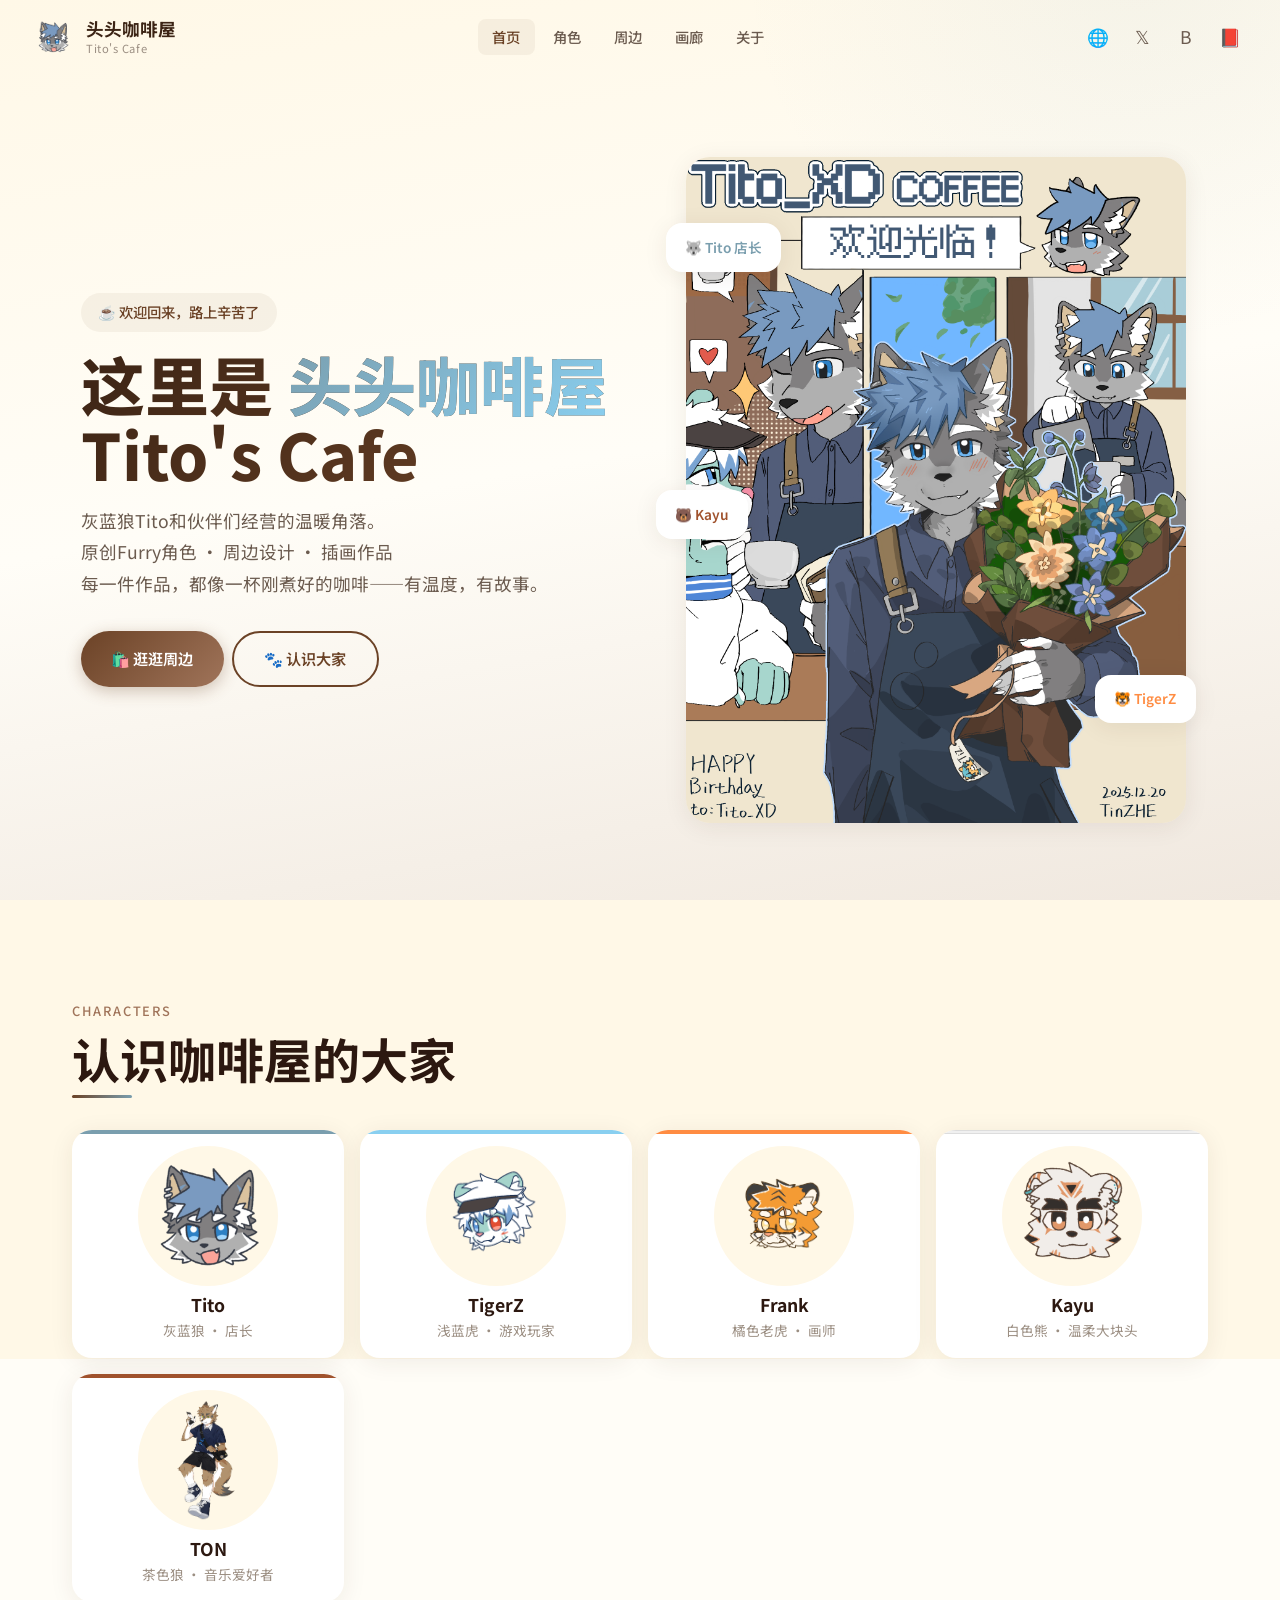
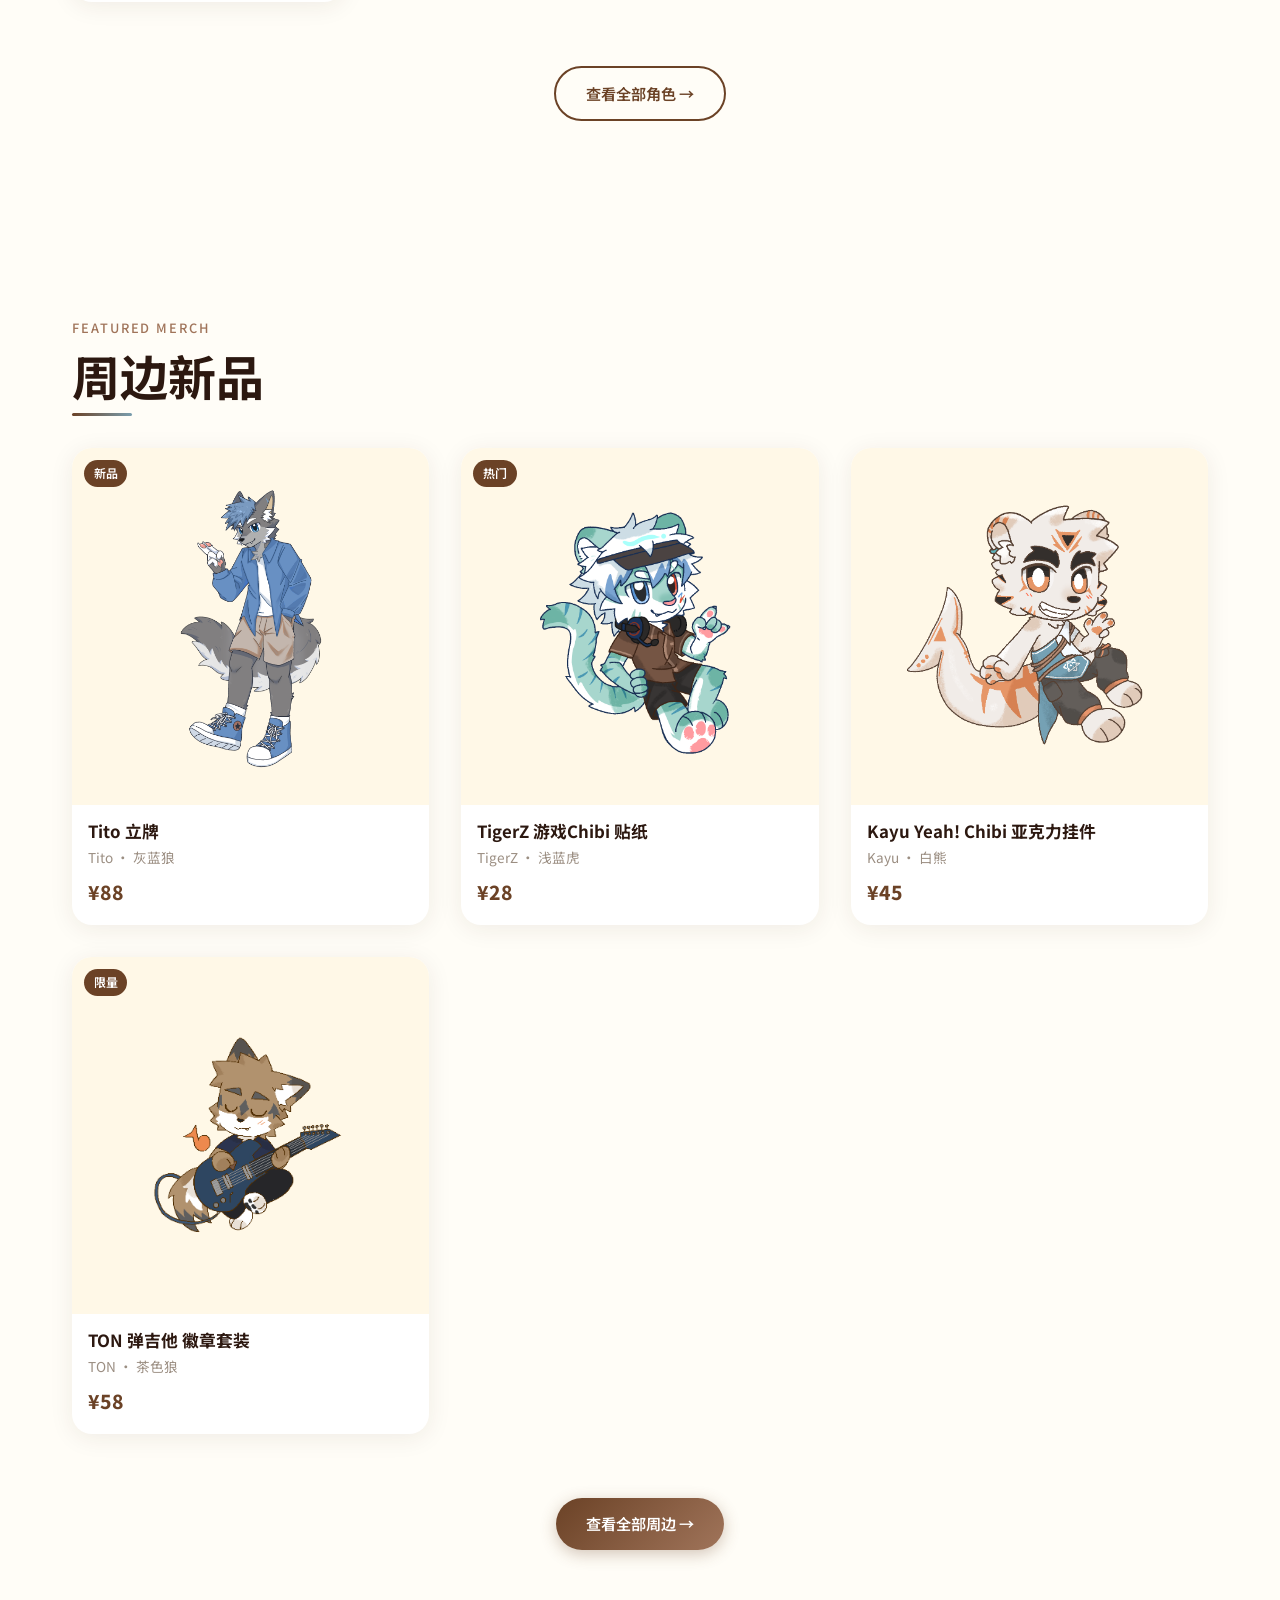
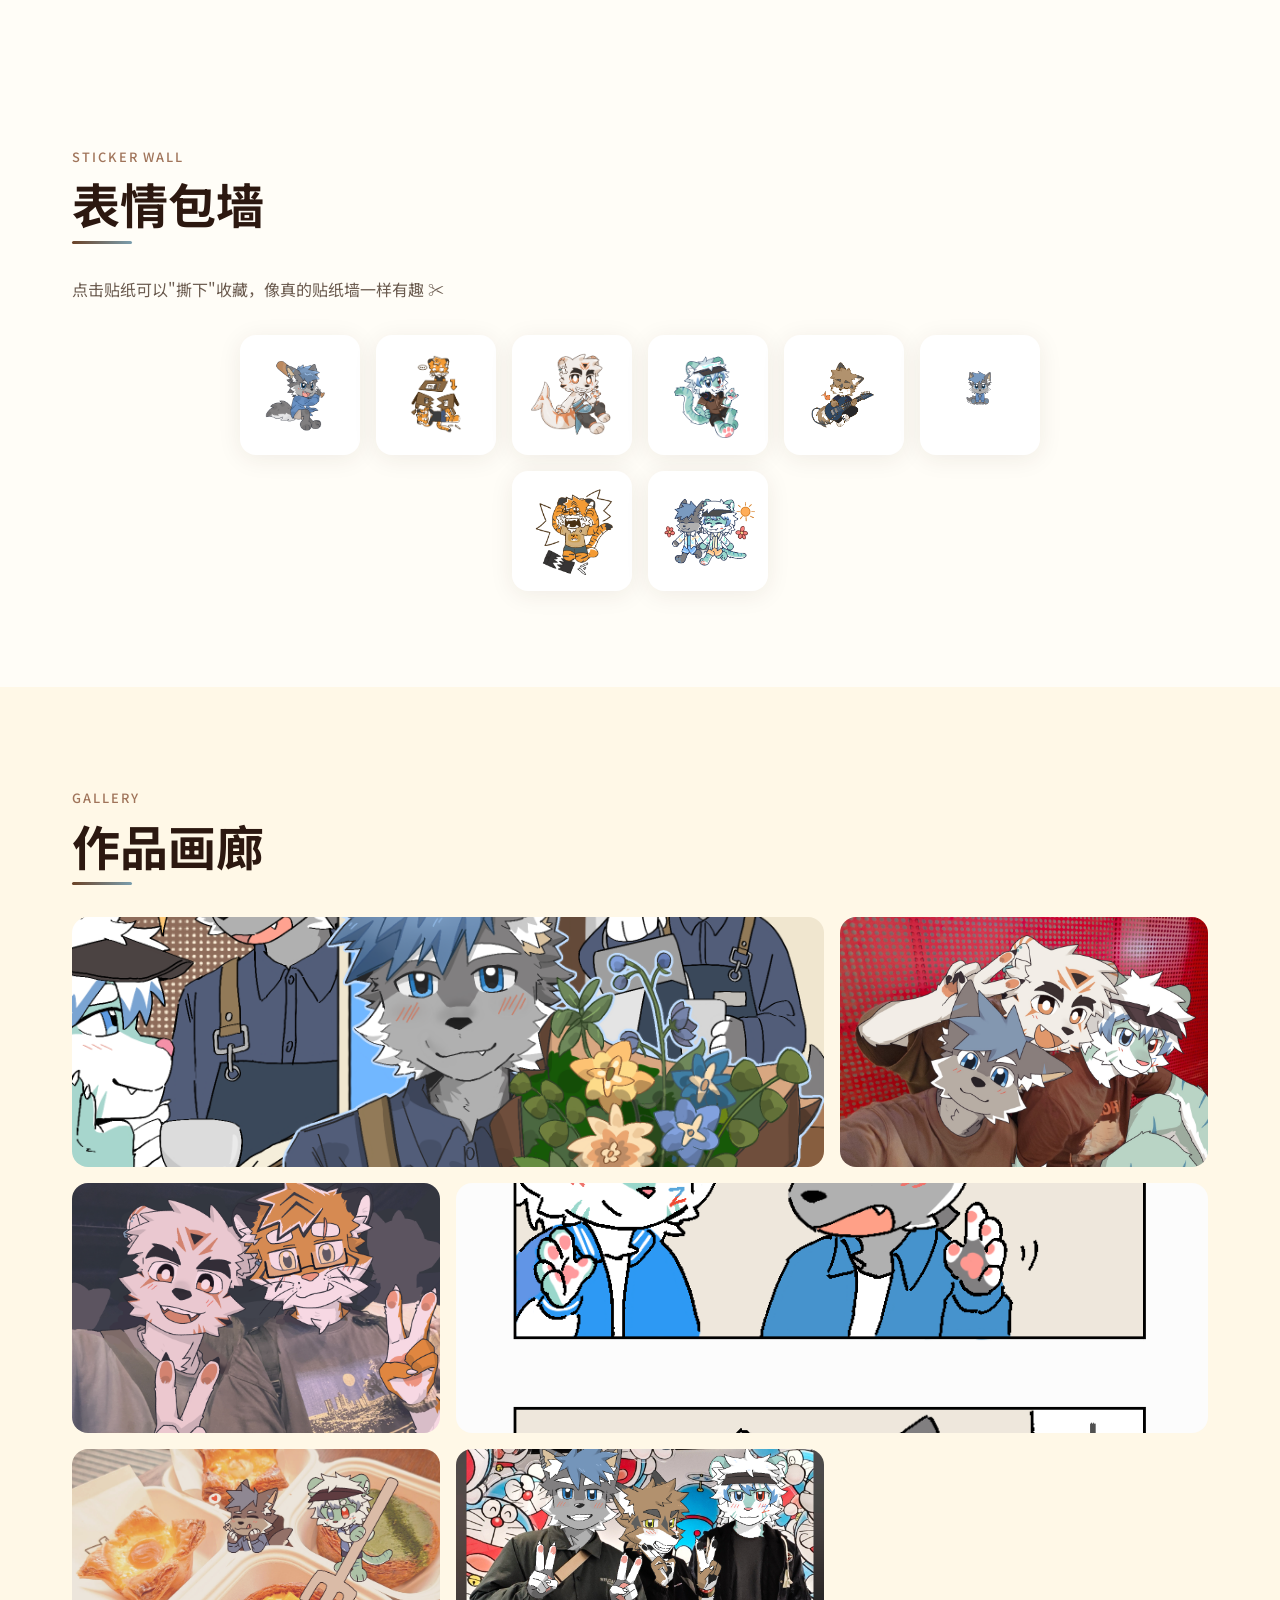
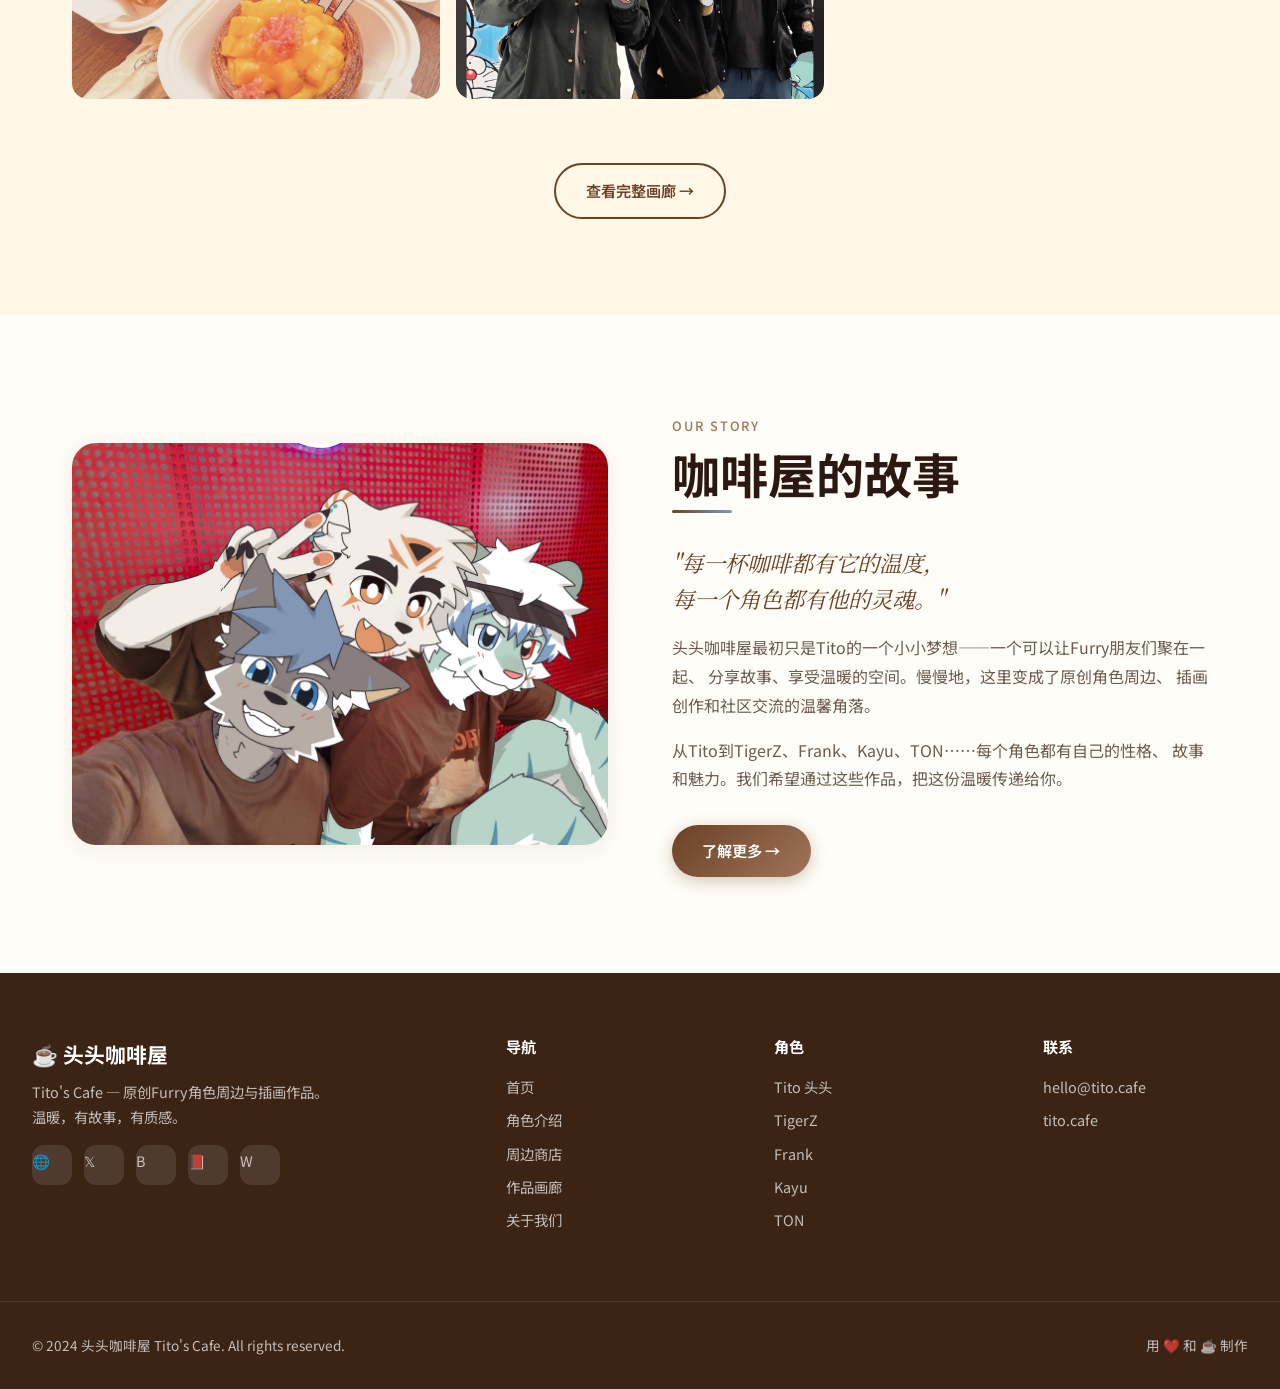
==== commit 0aee7799: "feat: deploy hy3 static site" ====
--- a/index.html
+++ b/index.html
@@ -1,1465 +1,431 @@
 <!DOCTYPE html>
 <html lang="zh-CN">
 <head>
-<meta charset="UTF-8">
-<meta name="viewport" content="width=device-width, initial-scale=1.0">
-<title>Tito's Cafe | 头头咖啡屋</title>
-<meta name="description" content="头头咖啡屋 — Furry周边与原创角色企划">
-<link rel="preconnect" href="https://fonts.googleapis.com">
-<link href="https://fonts.googleapis.com/css2?family=Playfair+Display:wght@400;700;900&family=Noto+Sans+SC:wght@300;400;500;700&family=Noto+Serif+SC:wght@600;900&display=swap" rel="stylesheet">
-<style>
-/* ═══════════════════════════════════════════
-   Tito's Cafe — Design System
-   ═══════════════════════════════════════════ */
-
-*, *::before, *::after { margin: 0; padding: 0; box-sizing: border-box; }
-
-:root {
-  /* Core Palette */
-  --espresso: #2C1810;
-  --mocha: #5C3D2E;
-  --latte: #C4A882;
-  --cream: #F5EDE3;
-  --foam: #FFFDF9;
-  --caramel: #D4956A;
-  --cinnamon: #8B5E3C;
-  --matcha: #7B9E6B;
-  --berry: #9B4D6E;
-
-  /* Functional — Light Mode */
-  --bg: #FFFDF9;
-  --bg-alt: #F5EDE3;
-  --bg-card: #FFFCF7;
-  --text: #2C1810;
-  --text-sub: #6B5344;
-  --text-muted: #9C8B7E;
-  --border: #E8DDD0;
-  --shadow-sm: 0 2px 8px rgba(44,24,16,0.06);
-  --shadow-md: 0 4px 20px rgba(44,24,16,0.10);
-  --shadow-lg: 0 8px 40px rgba(44,24,16,0.14);
-  --accent: #D4956A;
-  --accent-hover: #C4855A;
-  --tag-bg: rgba(212,149,106,0.12);
-  --overlay: rgba(44,24,16,0.55);
-
-  /* Spacing */
-  --s1: 0.25rem; --s2: 0.5rem; --s3: 1rem; --s4: 1.5rem;
-  --s5: 2rem; --s6: 3rem; --s8: 4rem; --s10: 6rem; --s12: 8rem;
-
-  /* Type */
-  --font-display: 'Playfair Display', 'Noto Serif SC', serif;
-  --font-body: 'Noto Sans SC', sans-serif;
-  --font-serif: 'Noto Serif SC', serif;
-
-  /* Radius */
-  --r-sm: 6px; --r-md: 12px; --r-lg: 20px; --r-xl: 32px;
-}
-
-[data-theme="dark"] {
-  --bg: #1A1210;
-  --bg-alt: #241A14;
-  --bg-card: #2C2018;
-  --text: #F5EDE3;
-  --text-sub: #C4A882;
-  --text-muted: #8B7B6E;
-  --border: #3D2E22;
-  --shadow-sm: 0 2px 8px rgba(0,0,0,0.2);
-  --shadow-md: 0 4px 20px rgba(0,0,0,0.3);
-  --shadow-lg: 0 8px 40px rgba(0,0,0,0.4);
-  --accent: #E8A870;
-  --accent-hover: #F0B880;
-  --tag-bg: rgba(232,168,112,0.15);
-  --overlay: rgba(10,6,4,0.7);
-}
-
-html { scroll-behavior: smooth; font-size: 16px; }
-
-body {
-  font-family: var(--font-body);
-  background: var(--bg);
-  color: var(--text);
-  line-height: 1.7;
-  overflow-x: hidden;
-  transition: background 0.4s, color 0.4s;
-}
-
-a { color: inherit; text-decoration: none; }
-img { max-width: 100%; display: block; }
-button { font-family: inherit; cursor: pointer; border: none; background: none; }
-ul { list-style: none; }
-
-/* Utility */
-.container { max-width: 1200px; margin: 0 auto; padding: 0 var(--s5); }
-.section-pad { padding: var(--s10) 0; }
-.tag {
-  display: inline-block; padding: 4px 14px; border-radius: 99px;
-  font-size: 0.75rem; font-weight: 500; background: var(--tag-bg); color: var(--accent);
-  letter-spacing: 0.02em;
-}
-.section-label {
-  font-family: var(--font-display); font-size: 0.8rem; text-transform: uppercase;
-  letter-spacing: 0.2em; color: var(--text-muted); margin-bottom: var(--s2);
-}
-.section-title {
-  font-family: var(--font-display); font-size: clamp(2rem, 4vw, 2.8rem);
-  font-weight: 900; line-height: 1.2; margin-bottom: var(--s3);
-}
-.section-desc {
-  color: var(--text-sub); font-size: 1.05rem; max-width: 560px; line-height: 1.8;
-}
-
-/* Scroll reveal */
-.reveal {
-  opacity: 0; transform: translateY(32px);
-  transition: opacity 0.7s cubic-bezier(.22,1,.36,1), transform 0.7s cubic-bezier(.22,1,.36,1);
-}
-.reveal.visible { opacity: 1; transform: translateY(0); }
-.reveal-delay-1 { transition-delay: 0.1s; }
-.reveal-delay-2 { transition-delay: 0.2s; }
-.reveal-delay-3 { transition-delay: 0.3s; }
-.reveal-delay-4 { transition-delay: 0.4s; }
-.reveal-delay-5 { transition-delay: 0.5s; }
-
-/* ═══════ NAV ═══════ */
-.nav {
-  position: fixed; top: 0; left: 0; right: 0; z-index: 100;
-  padding: var(--s3) 0;
-  background: transparent;
-  transition: background 0.3s, box-shadow 0.3s, padding 0.3s;
-}
-.nav.scrolled {
-  background: var(--bg); box-shadow: var(--shadow-sm); padding: var(--s2) 0;
-  backdrop-filter: blur(12px);
-}
-[data-theme="dark"] .nav.scrolled { background: rgba(26,18,16,0.92); }
-.nav-inner {
-  display: flex; align-items: center; justify-content: space-between; max-width: 1200px;
-  margin: 0 auto; padding: 0 var(--s5);
-}
-.nav-brand {
-  font-family: var(--font-display); font-size: 1.4rem; font-weight: 900;
-  display: flex; align-items: center; gap: var(--s2);
-}
-.nav-brand img { width: 36px; height: 36px; border-radius: 50%; object-fit: cover; }
-.nav-links { display: flex; gap: var(--s5); align-items: center; }
-.nav-links a {
-  font-size: 0.9rem; font-weight: 500; color: var(--text-sub);
-  position: relative; transition: color 0.2s;
-}
-.nav-links a:hover { color: var(--text); }
-.nav-links a::after {
-  content: ''; position: absolute; bottom: -4px; left: 0; width: 0; height: 2px;
-  background: var(--accent); transition: width 0.3s;
-}
-.nav-links a:hover::after { width: 100%; }
-.nav-actions { display: flex; align-items: center; gap: var(--s3); }
-.btn-icon {
-  width: 40px; height: 40px; border-radius: 50%; display: grid; place-items: center;
-  color: var(--text-sub); transition: background 0.2s, color 0.2s; font-size: 1.1rem;
-  position: relative;
-}
-.btn-icon:hover { background: var(--tag-bg); color: var(--accent); }
-.cart-count {
-  position: absolute; top: 2px; right: 2px; width: 18px; height: 18px;
-  background: var(--accent); color: #fff; font-size: 0.65rem; font-weight: 700;
-  border-radius: 50%; display: grid; place-items: center;
-  transform: scale(0); transition: transform 0.3s cubic-bezier(.68,-0.55,.27,1.55);
-}
-.cart-count.show { transform: scale(1); }
-
-/* Mobile nav */
-.nav-toggle { display: none; flex-direction: column; gap: 5px; padding: 8px; }
-.nav-toggle span { width: 22px; height: 2px; background: var(--text); border-radius: 2px; transition: all 0.3s; }
-
-/* ═══════ HERO ═══════ */
-.hero {
-  min-height: 100vh; display: flex; align-items: center;
-  position: relative; overflow: hidden;
-  padding-top: 80px;
-}
-.hero-bg {
-  position: absolute; inset: 0; z-index: 0;
-  background:
-    radial-gradient(ellipse 80% 60% at 70% 40%, rgba(212,149,106,0.12) 0%, transparent 70%),
-    radial-gradient(ellipse 60% 80% at 20% 80%, rgba(196,168,130,0.08) 0%, transparent 60%);
-}
-.hero-inner {
-  display: grid; grid-template-columns: 1fr 1fr; gap: var(--s8); align-items: center;
-  position: relative; z-index: 1;
-}
-.hero-text { max-width: 540px; }
-.hero-eyebrow {
-  font-family: var(--font-display); font-size: 0.85rem; letter-spacing: 0.15em;
-  color: var(--accent); text-transform: uppercase; margin-bottom: var(--s3);
-}
-.hero-title {
-  font-family: var(--font-display); font-size: clamp(3rem, 6vw, 4.5rem);
-  font-weight: 900; line-height: 1.1; margin-bottom: var(--s4);
-}
-.hero-title .accent { color: var(--accent); }
-.hero-sub {
-  font-size: 1.15rem; color: var(--text-sub); line-height: 1.8;
-  margin-bottom: var(--s6);
-}
-.hero-actions { display: flex; gap: var(--s3); flex-wrap: wrap; }
-.btn-primary {
-  display: inline-flex; align-items: center; gap: var(--s2);
-  padding: 14px 32px; border-radius: var(--r-lg);
-  background: var(--accent); color: #fff; font-weight: 600; font-size: 0.95rem;
-  transition: background 0.2s, transform 0.2s, box-shadow 0.2s;
-  box-shadow: 0 4px 16px rgba(212,149,106,0.3);
-}
-.btn-primary:hover { background: var(--accent-hover); transform: translateY(-2px); box-shadow: 0 6px 24px rgba(212,149,106,0.4); }
-.btn-secondary {
-  display: inline-flex; align-items: center; gap: var(--s2);
-  padding: 14px 32px; border-radius: var(--r-lg);
-  border: 2px solid var(--border); color: var(--text); font-weight: 600; font-size: 0.95rem;
-  transition: border-color 0.2s, transform 0.2s;
-}
-.btn-secondary:hover { border-color: var(--accent); transform: translateY(-2px); }
-
-.hero-visual {
-  position: relative; display: flex; justify-content: center; align-items: center;
-}
-.hero-image {
-  width: 100%; max-width: 480px; border-radius: var(--r-xl);
-  box-shadow: var(--shadow-lg); position: relative; z-index: 2;
-  transition: transform 0.4s;
-}
-.hero-image:hover { transform: scale(1.02) rotate(-1deg); }
-.hero-float {
-  position: absolute; border-radius: var(--r-lg); box-shadow: var(--shadow-md);
-  z-index: 3; transition: transform 0.4s;
-}
-.hero-float-1 { width: 100px; top: -10px; right: -20px; transform: rotate(8deg); }
-.hero-float-1:hover { transform: rotate(12deg) scale(1.1); }
-.hero-float-2 { width: 80px; bottom: 20px; left: -10px; transform: rotate(-6deg); }
-.hero-float-2:hover { transform: rotate(-2deg) scale(1.1); }
-
-/* ═══════ CHARACTERS ═══════ */
-.chars { background: var(--bg-alt); }
-.chars-grid {
-  display: grid; grid-template-columns: repeat(auto-fill, minmax(280px, 1fr));
-  gap: var(--s5); margin-top: var(--s6);
-}
-.char-card {
-  background: var(--bg-card); border-radius: var(--r-lg); overflow: hidden;
-  box-shadow: var(--shadow-sm); transition: transform 0.3s, box-shadow 0.3s;
-  position: relative; border: 1px solid var(--border);
-}
-.char-card:hover { transform: translateY(-6px); box-shadow: var(--shadow-md); }
-.char-card.featured {
-  grid-column: span 2; display: grid; grid-template-columns: 1fr 1fr;
-  border: 2px solid var(--accent);
-}
-.char-visual {
-  background: var(--bg-alt); display: flex; align-items: flex-end; justify-content: center;
-  overflow: hidden; position: relative; min-height: 300px;
-}
-.char-visual img {
-  width: 100%; height: 100%; object-fit: contain; object-position: bottom center;
-  transition: transform 0.4s;
-}
-.char-card:hover .char-visual img { transform: scale(1.05); }
-.char-visual .char-species {
-  position: absolute; top: var(--s3); left: var(--s3);
-}
-.char-info { padding: var(--s4); }
-.char-name {
-  font-family: var(--font-display); font-size: 1.4rem; font-weight: 700;
-  margin-bottom: var(--s1);
-}
-.char-name-en { color: var(--text-muted); font-size: 0.85rem; font-weight: 400; }
-.char-desc { color: var(--text-sub); font-size: 0.9rem; line-height: 1.7; margin-top: var(--s2); }
-.char-traits { display: flex; flex-wrap: wrap; gap: var(--s2); margin-top: var(--s3); }
-
-/* ═══════ SHOP ═══════ */
-.shop-filters {
-  display: flex; gap: var(--s2); flex-wrap: wrap; margin: var(--s5) 0;
-}
-.filter-btn {
-  padding: 8px 20px; border-radius: 99px; font-size: 0.85rem; font-weight: 500;
-  border: 1.5px solid var(--border); color: var(--text-sub);
-  transition: all 0.2s;
-}
-.filter-btn:hover { border-color: var(--accent); color: var(--accent); }
-.filter-btn.active { background: var(--accent); color: #fff; border-color: var(--accent); }
-
-.shop-grid {
-  display: grid; grid-template-columns: repeat(auto-fill, minmax(260px, 1fr));
-  gap: var(--s5);
-}
-.product-card {
-  background: var(--bg-card); border-radius: var(--r-lg); overflow: hidden;
-  box-shadow: var(--shadow-sm); border: 1px solid var(--border);
-  transition: transform 0.3s, box-shadow 0.3s;
-}
-.product-card:hover { transform: translateY(-4px); box-shadow: var(--shadow-md); }
-.product-img {
-  aspect-ratio: 1; background: var(--bg-alt); display: flex; align-items: center;
-  justify-content: center; overflow: hidden; position: relative; cursor: pointer;
-}
-.product-img img { width: 100%; height: 100%; object-fit: contain; padding: var(--s4); transition: transform 0.4s; }
-.product-card:hover .product-img img { transform: scale(1.08); }
-.product-badge {
-  position: absolute; top: var(--s2); left: var(--s2);
-  padding: 4px 10px; border-radius: var(--r-sm); font-size: 0.7rem;
-  font-weight: 700; color: #fff;
-}
-.badge-new { background: var(--matcha); }
-.badge-hot { background: var(--berry); }
-.badge-limited { background: var(--caramel); }
-.product-body { padding: var(--s3) var(--s4) var(--s4); }
-.product-name { font-weight: 600; font-size: 0.95rem; margin-bottom: var(--s1); }
-.product-char { color: var(--text-muted); font-size: 0.8rem; margin-bottom: var(--s2); }
-.product-bottom { display: flex; align-items: center; justify-content: space-between; }
-.product-price { font-family: var(--font-display); font-size: 1.2rem; font-weight: 700; color: var(--accent); }
-.btn-add {
-  padding: 8px 18px; border-radius: var(--r-md); background: var(--accent);
-  color: #fff; font-size: 0.8rem; font-weight: 600;
-  transition: background 0.2s, transform 0.2s;
-}
-.btn-add:hover { background: var(--accent-hover); transform: scale(1.05); }
-
-/* ═══════ GALLERY ═══════ */
-.gallery { background: var(--bg-alt); }
-.gallery-grid {
-  display: grid; grid-template-columns: repeat(auto-fill, minmax(240px, 1fr));
-  gap: var(--s3); margin-top: var(--s6);
-}
-.gallery-item {
-  border-radius: var(--r-md); overflow: hidden; cursor: pointer;
-  position: relative; aspect-ratio: 1;
-  box-shadow: var(--shadow-sm); transition: transform 0.3s, box-shadow 0.3s;
-}
-.gallery-item.wide { grid-column: span 2; aspect-ratio: 2/1; }
-.gallery-item.tall { grid-row: span 2; aspect-ratio: 1/2; }
-.gallery-item:hover { transform: scale(1.03); box-shadow: var(--shadow-md); z-index: 2; }
-.gallery-item img { width: 100%; height: 100%; object-fit: cover; }
-.gallery-overlay {
-  position: absolute; inset: 0; background: linear-gradient(transparent 50%, rgba(44,24,16,0.6));
-  opacity: 0; transition: opacity 0.3s; display: flex; align-items: flex-end; padding: var(--s3);
-}
-.gallery-item:hover .gallery-overlay { opacity: 1; }
-.gallery-overlay span { color: #fff; font-size: 0.85rem; font-weight: 500; }
-
-/* ═══════ STORY ═══════ */
-.story-grid {
-  display: grid; grid-template-columns: 1fr 1fr; gap: var(--s8);
-  align-items: center; margin-top: var(--s6);
-}
-.story-img {
-  border-radius: var(--r-xl); overflow: hidden; box-shadow: var(--shadow-lg);
-}
-.story-img img { width: 100%; transition: transform 0.4s; }
-.story-img:hover img { transform: scale(1.03); }
-.story-content h3 {
-  font-family: var(--font-display); font-size: 1.6rem; font-weight: 700;
-  margin-bottom: var(--s3);
-}
-.story-content p { color: var(--text-sub); line-height: 1.9; margin-bottom: var(--s4); }
-
-/* ═══════ GUESTBOOK ═══════ */
-.guestbook { background: var(--bg-alt); }
-.gb-form {
-  display: flex; gap: var(--s3); margin-bottom: var(--s5); flex-wrap: wrap;
-}
-.gb-input {
-  flex: 1; min-width: 200px; padding: 14px 20px; border-radius: var(--r-lg);
-  border: 1.5px solid var(--border); background: var(--bg-card); color: var(--text);
-  font-size: 0.95rem; transition: border-color 0.2s;
-}
-.gb-input:focus { outline: none; border-color: var(--accent); }
-.gb-submit {
-  padding: 14px 32px; border-radius: var(--r-lg); background: var(--accent);
-  color: #fff; font-weight: 600; transition: background 0.2s;
-}
-.gb-submit:hover { background: var(--accent-hover); }
-.gb-messages { display: flex; flex-direction: column; gap: var(--s3); }
-.gb-msg {
-  background: var(--bg-card); border-radius: var(--r-lg); padding: var(--s4);
-  border: 1px solid var(--border); animation: slideIn 0.3s ease;
-}
-.gb-msg-header { display: flex; align-items: center; gap: var(--s2); margin-bottom: var(--s2); }
-.gb-msg-avatar {
-  width: 36px; height: 36px; border-radius: 50%; background: var(--tag-bg);
-  display: grid; place-items: center; font-size: 1rem;
-}
-.gb-msg-name { font-weight: 600; font-size: 0.9rem; }
-.gb-msg-time { color: var(--text-muted); font-size: 0.75rem; margin-left: auto; }
-.gb-msg-text { color: var(--text-sub); font-size: 0.9rem; line-height: 1.7; }
-
-@keyframes slideIn {
-  from { opacity: 0; transform: translateY(12px); }
-  to { opacity: 1; transform: translateY(0); }
-}
-
-/* ═══════ FOOTER ═══════ */
-.footer {
-  padding: var(--s8) 0 var(--s5); border-top: 1px solid var(--border);
-}
-.footer-inner {
-  display: grid; grid-template-columns: 2fr 1fr 1fr 1fr; gap: var(--s6);
-}
-.footer-brand { max-width: 300px; }
-.footer-brand-name {
-  font-family: var(--font-display); font-size: 1.3rem; font-weight: 900;
-  margin-bottom: var(--s2);
-}
-.footer-brand p { color: var(--text-sub); font-size: 0.9rem; line-height: 1.7; }
-.footer-col h4 {
-  font-size: 0.85rem; font-weight: 700; text-transform: uppercase;
-  letter-spacing: 0.1em; margin-bottom: var(--s3); color: var(--text-muted);
-}
-.footer-col a {
-  display: block; color: var(--text-sub); font-size: 0.9rem; padding: 4px 0;
-  transition: color 0.2s;
-}
-.footer-col a:hover { color: var(--accent); }
-.footer-bottom {
-  margin-top: var(--s6); padding-top: var(--s4); border-top: 1px solid var(--border);
-  display: flex; justify-content: space-between; align-items: center;
-  color: var(--text-muted); font-size: 0.8rem;
-}
-
-/* ═══════ CART SIDEBAR ═══════ */
-.cart-overlay {
-  position: fixed; inset: 0; background: var(--overlay); z-index: 200;
-  opacity: 0; pointer-events: none; transition: opacity 0.3s;
-}
-.cart-overlay.open { opacity: 1; pointer-events: auto; }
-.cart-sidebar {
-  position: fixed; top: 0; right: 0; bottom: 0; width: 400px; max-width: 90vw;
-  background: var(--bg); z-index: 201; transform: translateX(100%);
-  transition: transform 0.4s cubic-bezier(.22,1,.36,1);
-  display: flex; flex-direction: column; box-shadow: var(--shadow-lg);
-}
-.cart-sidebar.open { transform: translateX(0); }
-.cart-header {
-  padding: var(--s4) var(--s5); border-bottom: 1px solid var(--border);
-  display: flex; justify-content: space-between; align-items: center;
-}
-.cart-header h3 { font-family: var(--font-display); font-size: 1.2rem; font-weight: 700; }
-.cart-close { font-size: 1.5rem; color: var(--text-muted); transition: color 0.2s; padding: 8px; }
-.cart-close:hover { color: var(--text); }
-.cart-items { flex: 1; overflow-y: auto; padding: var(--s3) var(--s5); }
-.cart-empty { text-align: center; padding: var(--s8) 0; color: var(--text-muted); }
-.cart-item {
-  display: flex; gap: var(--s3); padding: var(--s3) 0;
-  border-bottom: 1px solid var(--border); align-items: center;
-}
-.cart-item-img {
-  width: 64px; height: 64px; border-radius: var(--r-md); background: var(--bg-alt);
-  flex-shrink: 0; overflow: hidden;
-}
-.cart-item-img img { width: 100%; height: 100%; object-fit: contain; padding: 4px; }
-.cart-item-info { flex: 1; }
-.cart-item-name { font-weight: 600; font-size: 0.9rem; }
-.cart-item-price { color: var(--accent); font-size: 0.85rem; }
-.cart-item-qty {
-  display: flex; align-items: center; gap: var(--s2); margin-top: 4px;
-}
-.qty-btn {
-  width: 26px; height: 26px; border-radius: 50%; border: 1px solid var(--border);
-  display: grid; place-items: center; font-size: 0.85rem; color: var(--text-sub);
-  transition: border-color 0.2s;
-}
-.qty-btn:hover { border-color: var(--accent); color: var(--accent); }
-.cart-item-remove { color: var(--text-muted); font-size: 0.8rem; cursor: pointer; }
-.cart-item-remove:hover { color: var(--berry); }
-.cart-footer {
-  padding: var(--s4) var(--s5); border-top: 1px solid var(--border);
-}
-.cart-total {
-  display: flex; justify-content: space-between; font-size: 1.1rem;
-  font-weight: 700; margin-bottom: var(--s3);
-}
-.cart-total .price { color: var(--accent); font-family: var(--font-display); }
-.btn-checkout {
-  width: 100%; padding: 14px; border-radius: var(--r-lg); background: var(--accent);
-  color: #fff; font-weight: 700; font-size: 1rem; transition: background 0.2s;
-}
-.btn-checkout:hover { background: var(--accent-hover); }
-
-/* ═══════ LIGHTBOX ═══════ */
-.lightbox {
-  position: fixed; inset: 0; z-index: 300; background: rgba(0,0,0,0.9);
-  display: flex; align-items: center; justify-content: center;
-  opacity: 0; pointer-events: none; transition: opacity 0.3s;
-}
-.lightbox.open { opacity: 1; pointer-events: auto; }
-.lightbox img {
-  max-width: 90vw; max-height: 85vh; object-fit: contain; border-radius: var(--r-md);
-}
-.lightbox-close {
-  position: absolute; top: 20px; right: 24px; font-size: 2rem; color: #fff;
-  cursor: pointer; transition: color 0.2s;
-}
-.lightbox-close:hover { color: var(--accent); }
-.lightbox-caption {
-  position: absolute; bottom: 30px; left: 50%; transform: translateX(-50%);
-  color: rgba(255,255,255,0.7); font-size: 0.9rem;
-}
-
-/* ═══════ TOAST ═══════ */
-.toast-container {
-  position: fixed; bottom: 24px; right: 24px; z-index: 400;
-  display: flex; flex-direction: column; gap: var(--s2);
-}
-.toast {
-  padding: 14px 24px; border-radius: var(--r-md); background: var(--espresso);
-  color: var(--cream); font-size: 0.9rem; box-shadow: var(--shadow-md);
-  animation: toastIn 0.3s ease, toastOut 0.3s ease 2.5s forwards;
-  display: flex; align-items: center; gap: var(--s2);
-}
-@keyframes toastIn { from { opacity: 0; transform: translateY(20px); } to { opacity: 1; transform: translateY(0); } }
-@keyframes toastOut { to { opacity: 0; transform: translateY(20px); } }
-
-/* ═══════ THEME TOGGLE ═══════ */
-.theme-toggle { position: relative; }
-.theme-toggle svg { width: 20px; height: 20px; }
-.sun-icon, .moon-icon { position: absolute; transition: opacity 0.3s, transform 0.3s; }
-[data-theme="dark"] .sun-icon { opacity: 1; transform: rotate(0); }
-[data-theme="dark"] .moon-icon { opacity: 0; transform: rotate(90deg); }
-.sun-icon { opacity: 0; transform: rotate(-90deg); }
-.moon-icon { opacity: 1; transform: rotate(0); }
-
-/* ═══════ RESPONSIVE ═══════ */
-@media (max-width: 900px) {
-  .hero-inner { grid-template-columns: 1fr; text-align: center; }
-  .hero-text { max-width: 100%; }
-  .hero-actions { justify-content: center; }
-  .hero-visual { margin-top: var(--s5); }
-  .char-card.featured { grid-column: span 1; grid-template-columns: 1fr; }
-  .story-grid { grid-template-columns: 1fr; }
-  .footer-inner { grid-template-columns: 1fr 1fr; }
-}
-@media (max-width: 640px) {
-  .nav-links { display: none; }
-  .nav-links.open {
-    display: flex; flex-direction: column; position: absolute;
-    top: 100%; left: 0; right: 0; background: var(--bg);
-    padding: var(--s4); box-shadow: var(--shadow-md); gap: var(--s3);
-  }
-  .nav-toggle { display: flex; }
-  .hero-title { font-size: 2.4rem; }
-  .gallery-grid { grid-template-columns: 1fr 1fr; }
-  .gallery-item.wide { grid-column: span 1; }
-  .gallery-item.tall { grid-row: span 1; aspect-ratio: 1; }
-  .footer-inner { grid-template-columns: 1fr; }
-  .footer-bottom { flex-direction: column; gap: var(--s2); text-align: center; }
-}
-
-/* ═══════ SCROLLBAR ═══════ */
-::-webkit-scrollbar { width: 8px; }
-::-webkit-scrollbar-track { background: var(--bg-alt); }
-::-webkit-scrollbar-thumb { background: var(--latte); border-radius: 4px; }
-::-webkit-scrollbar-thumb:hover { background: var(--cinnamon); }
-</style>
+  <meta charset="UTF-8">
+  <meta name="viewport" content="width=device-width, initial-scale=1.0">
+  <title>头头咖啡屋 | Tito's Cafe — Furry 周边作品集</title>
+  <meta name="description" content="头头咖啡屋 Tito's Cafe — 原创Furry角色周边、插画作品集与社区空间。灰蓝狼Tito与朋友们的温暖世界。">
+  <link rel="preconnect" href="https://fonts.googleapis.com">
+  <link rel="preconnect" href="https://fonts.gstatic.com" crossorigin>
+  <link href="https://fonts.googleapis.com/css2?family=Noto+Sans+SC:wght@400;500;600;700;800&family=Noto+Serif+SC:wght@400;700&display=swap" rel="stylesheet">
+  <link rel="stylesheet" href="css/style.css">
+  <link rel="icon" href="assets/images/Tito Avatar (Transparent).png" type="image/png">
 </head>
 <body>
 
-<!-- ═══════ NAV ═══════ -->
-<nav class="nav" id="nav">
-  <div class="nav-inner">
-    <a href="#" class="nav-brand">
-      <img src="assets/Tito Avatar (Transparent).png" alt="Tito">
-      Tito's Cafe
-    </a>
-    <div class="nav-links" id="navLinks">
-      <a href="#characters">角色</a>
-      <a href="#shop">周边</a>
-      <a href="#gallery">画廊</a>
-      <a href="#story">故事</a>
-      <a href="#guestbook">留言</a>
-    </div>
-    <div class="nav-actions">
-      <button class="btn-icon theme-toggle" id="themeToggle" aria-label="切换主题">
-        <svg class="sun-icon" viewBox="0 0 24 24" fill="none" stroke="currentColor" stroke-width="2"><circle cx="12" cy="12" r="5"/><path d="M12 1v2M12 21v2M4.22 4.22l1.42 1.42M18.36 18.36l1.42 1.42M1 12h2M21 12h2M4.22 19.78l1.42-1.42M18.36 5.64l1.42-1.42"/></svg>
-        <svg class="moon-icon" viewBox="0 0 24 24" fill="none" stroke="currentColor" stroke-width="2"><path d="M21 12.79A9 9 0 1111.21 3 7 7 0 0021 12.79z"/></svg>
-      </button>
-      <button class="btn-icon" id="cartBtn" aria-label="购物车">
-        🛒 <span class="cart-count" id="cartCount">0</span>
-      </button>
-      <button class="nav-toggle" id="navToggle" aria-label="菜单">
+  <!-- Page Transition -->
+  <div class="page-transition" id="pageTransition">
+    <div class="page-transition-logo">☕ 头头咖啡屋</div>
+  </div>
+
+  <!-- Navigation -->
+  <nav class="navbar" id="navbar">
+    <div class="navbar-inner">
+      <a href="index.html" class="nav-logo">
+        <img src="assets/images/Tito Avatar (Transparent).png" alt="Tito">
+        <div class="nav-logo-text">
+          <span class="nav-logo-title">头头咖啡屋</span>
+          <span class="nav-logo-subtitle">Tito's Cafe</span>
+        </div>
+      </a>
+      <ul class="nav-links">
+        <li><a href="index.html" class="active">首页</a></li>
+        <li><a href="pages/characters.html">角色</a></li>
+        <li><a href="pages/shop.html">周边</a></li>
+        <li><a href="pages/gallery.html">画廊</a></li>
+        <li><a href="pages/about.html">关于</a></li>
+      </ul>
+      <div class="nav-social">
+        <a href="https://tito.cafe" title="官网" target="_blank">🌐</a>
+        <a href="#" title="Twitter/X">𝕏</a>
+        <a href="#" title="Bilibili">B</a>
+        <a href="#" title="小红书">📕</a>
+      </div>
+      <div class="nav-hamburger" id="hamburger">
         <span></span><span></span><span></span>
-      </button>
-    </div>
-  </div>
-</nav>
-
-<!-- ═══════ HERO ═══════ -->
-<section class="hero" id="hero">
-  <div class="hero-bg"></div>
-  <div class="container hero-inner">
-    <div class="hero-text">
-      <p class="hero-eyebrow reveal">✦ Welcome to Tito's Cafe ✦</p>
-      <h1 class="hero-title reveal reveal-delay-1">
-        一杯温热<br><span class="accent">毛茸茸</span>的咖啡
-      </h1>
-      <p class="hero-sub reveal reveal-delay-2">
-        这里是头头的咖啡屋——每位毛茸茸都有属于自己的角落。<br>
-        原创角色 · 限定周边 · 温暖故事
+      </div>
+    </div>
+  </nav>
+
+  <!-- ===== HERO ===== -->
+  <section class="hero" id="hero">
+    <div class="hero-inner">
+      <div class="hero-text">
+        <div class="hero-greeting">☕ 欢迎回来，路上辛苦了</div>
+        <h1 class="hero-title">这里是 <em>头头咖啡屋</em><br>Tito's Cafe</h1>
+        <p class="hero-desc">
+          灰蓝狼Tito和伙伴们经营的温暖角落。<br>
+          原创Furry角色 · 周边设计 · 插画作品<br>
+          每一件作品，都像一杯刚煮好的咖啡——有温度，有故事。
+        </p>
+        <div class="hero-buttons">
+          <a href="pages/shop.html" class="btn btn-primary">🛍️ 逛逛周边</a>
+          <a href="pages/characters.html" class="btn btn-outline">🐾 认识大家</a>
+        </div>
+      </div>
+      <div class="hero-visual">
+        <div class="hero-character">
+          <img src="assets/images/HBD Celebration (with Tito and TigerZ).png" alt="Tito & TigerZ">
+          <div class="hero-float-badge badge-1">🐺 Tito 店长</div>
+          <div class="hero-float-badge badge-2">🐯 TigerZ</div>
+          <div class="hero-float-badge badge-3">🐻 Kayu</div>
+        </div>
+      </div>
+    </div>
+  </section>
+
+  <!-- ===== CHARACTERS SHOWCASE ===== -->
+  <section class="characters-section section" id="characters">
+    <div class="container">
+      <span class="section-label">Characters</span>
+      <h2 class="section-title">认识咖啡屋的大家</h2>
+      <div class="characters-grid">
+
+        <a href="pages/characters.html#tito" class="character-card">
+          <div class="char-accent" style="background: var(--tito-blue)"></div>
+          <div class="char-img">
+            <img src="assets/images/Tito Avatar (Transparent).png" alt="Tito">
+          </div>
+          <h3 class="char-name">Tito</h3>
+          <p class="char-species">灰蓝狼 · 店长</p>
+        </a>
+
+        <a href="pages/characters.html#tigerz" class="character-card">
+          <div class="char-accent" style="background: var(--tigerz-sky)"></div>
+          <div class="char-img">
+            <img src="assets/images/TigerZ Avatar (Transparent).png" alt="TigerZ">
+          </div>
+          <h3 class="char-name">TigerZ</h3>
+          <p class="char-species">浅蓝虎 · 游戏玩家</p>
+        </a>
+
+        <a href="pages/characters.html#frank" class="character-card">
+          <div class="char-accent" style="background: var(--frank-orange)"></div>
+          <div class="char-img">
+            <img src="assets/images/Frank Avatar (Transparent).png" alt="Frank">
+          </div>
+          <h3 class="char-name">Frank</h3>
+          <p class="char-species">橘色老虎 · 画师</p>
+        </a>
+
+        <a href="pages/characters.html#kayu" class="character-card">
+          <div class="char-accent" style="background: var(--kayu-white); border:1px solid #ddd;"></div>
+          <div class="char-img">
+            <img src="assets/images/Kayu Avatar (Transparent).png" alt="Kayu">
+          </div>
+          <h3 class="char-name">Kayu</h3>
+          <p class="char-species">白色熊 · 温柔大块头</p>
+        </a>
+
+        <a href="pages/characters.html#ton" class="character-card">
+          <div class="char-accent" style="background: var(--ton-brown)"></div>
+          <div class="char-img">
+            <img src="assets/images/TON Stand (Transparent).png" alt="TON" style="object-fit:contain; padding:10px;">
+          </div>
+          <h3 class="char-name">TON</h3>
+          <p class="char-species">茶色狼 · 音乐爱好者</p>
+        </a>
+
+      </div>
+      <div style="text-align:center; margin-top:var(--space-xl);">
+        <a href="pages/characters.html" class="btn btn-outline">查看全部角色 →</a>
+      </div>
+    </div>
+  </section>
+
+  <!-- ===== FEATURED MERCH ===== -->
+  <section class="merch-section section" id="merch">
+    <div class="container">
+      <span class="section-label">Featured Merch</span>
+      <h2 class="section-title">周边新品</h2>
+      <div class="merch-grid">
+
+        <div class="merch-card" onclick="openModal('modal-tito-stand')">
+          <div class="merch-img">
+            <div class="merch-badge">新品</div>
+            <img src="assets/images/Tito Stand (Transparent).png" alt="Tito Stand">
+          </div>
+          <div class="merch-info">
+            <h3 class="merch-name">Tito 立牌</h3>
+            <p class="merch-char">Tito · 灰蓝狼</p>
+            <div class="merch-price">¥88</div>
+          </div>
+        </div>
+
+        <div class="merch-card" onclick="openModal('modal-tigerz-chibi')">
+          <div class="merch-img">
+            <div class="merch-badge">热门</div>
+            <img src="assets/images/TigerZ Gaming Chibi (Transparent).png" alt="TigerZ Gaming Chibi">
+          </div>
+          <div class="merch-info">
+            <h3 class="merch-name">TigerZ 游戏Chibi 贴纸</h3>
+            <p class="merch-char">TigerZ · 浅蓝虎</p>
+            <div class="merch-price">¥28</div>
+          </div>
+        </div>
+
+        <div class="merch-card" onclick="openModal('modal-kayu-yeah')">
+          <div class="merch-img">
+            <img src="assets/images/Kayu Yeah! Chibi (Transparent).png" alt="Kayu Yeah!">
+          </div>
+          <div class="merch-info">
+            <h3 class="merch-name">Kayu Yeah! Chibi 亚克力挂件</h3>
+            <p class="merch-char">Kayu · 白熊</p>
+            <div class="merch-price">¥45</div>
+          </div>
+        </div>
+
+        <div class="merch-card" onclick="openModal('modal-ton-guitar')">
+          <div class="merch-img">
+            <div class="merch-badge">限量</div>
+            <img src="assets/images/TON Playing Guitar Sticker (Transparent).png" alt="TON Playing Guitar">
+          </div>
+          <div class="merch-info">
+            <h3 class="merch-name">TON 弹吉他 徽章套装</h3>
+            <p class="merch-char">TON · 茶色狼</p>
+            <div class="merch-price">¥58</div>
+          </div>
+        </div>
+
+      </div>
+      <div style="text-align:center; margin-top:var(--space-xl);">
+        <a href="pages/shop.html" class="btn btn-primary">查看全部周边 →</a>
+      </div>
+    </div>
+  </section>
+
+  <!-- ===== STICKER WALL ===== -->
+  <section class="sticker-wall section">
+    <div class="container">
+      <span class="section-label">Sticker Wall</span>
+      <h2 class="section-title">表情包墙</h2>
+      <p style="color:var(--text-secondary); margin-bottom:var(--space-lg); max-width:600px;">
+        点击贴纸可以"撕下"收藏，像真的贴纸墙一样有趣 ✂️
       </p>
-      <div class="hero-actions reveal reveal-delay-3">
-        <a href="#shop" class="btn-primary">探索周边 →</a>
-        <a href="#characters" class="btn-secondary">认识大家</a>
-      </div>
-    </div>
-    <div class="hero-visual reveal reveal-delay-2">
-      <img class="hero-image" src="assets/Summer Walk Sticker (with Tito TigerZ) (Transparent).png" alt="Tito & TigerZ 夏日散步">
-      <img class="hero-float hero-float-1" src="assets/Tito Strike Chibi (Transparent).png" alt="Tito Chibi">
-      <img class="hero-float hero-float-2" src="assets/Kayu Yeah! Chibi (Transparent).png" alt="Kayu Chibi">
-    </div>
-  </div>
-</section>
-
-<!-- ═══════ CHARACTERS ═══════ -->
-<section class="chars section-pad" id="characters">
-  <div class="container">
-    <p class="section-label reveal">Our Crew</p>
-    <h2 class="section-title reveal reveal-delay-1">咖啡屋的伙伴们</h2>
-    <p class="section-desc reveal reveal-delay-2">每位角色都有自己的故事。来认识一下这个温暖的小世界吧。</p>
-
-    <div class="chars-grid">
-      <!-- Tito — featured card -->
-      <div class="char-card featured reveal">
-        <div class="char-visual">
-          <img src="assets/Tito Stand (Transparent).png" alt="Tito 站姿">
-          <span class="tag char-species">🐺 灰蓝狼</span>
-        </div>
-        <div class="char-info">
-          <h3 class="char-name">头头 <span class="char-name-en">Tito</span></h3>
-          <p class="char-desc">咖啡屋的店长，一只灰蓝色的狼。沉稳又温暖，总是站在吧台后面为每位来客调制专属的那一杯。有时候会偷偷在咖啡拉花上画小狼脸。</p>
-          <div class="char-traits">
-            <span class="tag">店长</span>
-            <span class="tag">灰蓝狼</span>
-            <span class="tag">咖啡拉花</span>
-            <span class="tag">温柔可靠</span>
-          </div>
-        </div>
-      </div>
-
-      <!-- TigerZ -->
-      <div class="char-card reveal reveal-delay-1">
-        <div class="char-visual">
-          <img src="assets/TigerZ Stand (Transparent).png" alt="TigerZ 站姿">
-          <span class="tag char-species">🐯 浅蓝虎</span>
-        </div>
-        <div class="char-info">
-          <h3 class="char-name">TigerZ</h3>
-          <p class="char-desc">浅蓝色的老虎，游戏达人。总能在咖啡屋的角落发现他抱着手柄战斗的身影。TigerBoo 是他在游戏世界里的吉祥物伙伴。</p>
-          <div class="char-traits">
-            <span class="tag">浅蓝虎</span>
-            <span class="tag">游戏达人</span>
-            <span class="tag">TigerBoo 拥有者</span>
-          </div>
-        </div>
-      </div>
-
-      <!-- Frank -->
-      <div class="char-card reveal reveal-delay-2">
-        <div class="char-visual">
-          <img src="assets/Frank Stand (Transparent).png" alt="Frank 站姿">
-          <span class="tag char-species">🐯 橘色虎</span>
-        </div>
-        <div class="char-info">
-          <h3 class="char-name">Frank</h3>
-          <p class="char-desc">橘色老虎，画画的时候很专注，被打扰会发出 "NOOOO" 的哀嚎。画画是他的热爱，也是他表达自己的方式。</p>
-          <div class="char-traits">
-            <span class="tag">橘色虎</span>
-            <span class="tag">画画</span>
-            <span class="tag">容易被打扰</span>
-          </div>
-        </div>
-      </div>
-
-      <!-- Kayu -->
-      <div class="char-card reveal reveal-delay-3">
-        <div class="char-visual">
-          <img src="assets/Kayu Stand (Transparent).png" alt="Kayu 站姿">
-          <span class="tag char-species">🐻 白熊</span>
-        </div>
-        <div class="char-info">
-          <h3 class="char-name">Kayu</h3>
-          <p class="char-desc">白色的大熊，温暖又憨厚。总是第一个说"好耶！"的那位。看起来大大只的，其实心很软，喜欢抱抱。</p>
-          <div class="char-traits">
-            <span class="tag">白熊</span>
-            <span class="tag">温暖憨厚</span>
-            <span class="tag">喜欢抱抱</span>
-          </div>
-        </div>
-      </div>
-
-      <!-- TON -->
-      <div class="char-card reveal reveal-delay-4">
-        <div class="char-visual">
-          <img src="assets/TON Stand (Transparent).png" alt="TON 站姿">
-          <span class="tag char-species">🐺 茶色狼</span>
-        </div>
-        <div class="char-info">
-          <h3 class="char-name">TON</h3>
-          <p class="char-desc">茶色的狼，安静的音乐人。经常在咖啡屋弹吉他，点点是他的宠物猫，总趴在他脚边打盹。</p>
-          <div class="char-traits">
-            <span class="tag">茶色狼</span>
-            <span class="tag">吉他</span>
-            <span class="tag">点点的主人</span>
-          </div>
-        </div>
-      </div>
-
-      <!-- Diandian -->
-      <div class="char-card reveal reveal-delay-5">
-        <div class="char-visual">
-          <img src="assets/TON with Diandian (Pet Cat) Sticker (Transparent).png" alt="TON 和点点">
-          <span class="tag char-species">🐱 宠物猫</span>
-        </div>
-        <div class="char-info">
-          <h3 class="char-name">点点 <span class="char-name-en">Diandian</span></h3>
-          <p class="char-desc">TON 的小猫，咖啡屋的团宠。最喜欢在 TON 弹吉他的时候蜷在他脚边，偶尔也会跳上吧台巡视领地。</p>
-          <div class="char-traits">
-            <span class="tag">宠物猫</span>
-            <span class="tag">TON 的伙伴</span>
-            <span class="tag">团宠</span>
-          </div>
-        </div>
-      </div>
-
-      <!-- TigerBoo -->
-      <div class="char-card reveal reveal-delay-5">
-        <div class="char-visual">
-          <img src="assets/TigerZ TigerBoo Sticker (Game Mascot NETA Mascot) (Transparent) (Seperate).png" alt="TigerBoo">
-          <span class="tag char-species">🎮 吉祥物</span>
-        </div>
-        <div class="char-info">
-          <h3 class="char-name">TigerBoo</h3>
-          <p class="char-desc">TigerZ 的游戏内吉祥物角色的拟人化形象。从像素世界走出来的小伙伴，圆滚滚的超可爱。</p>
-          <div class="char-traits">
-            <span class="tag">游戏吉祥物</span>
-            <span class="tag">TigerZ 的伙伴</span>
-            <span class="tag">圆滚滚</span>
-          </div>
-        </div>
-      </div>
-    </div>
-  </div>
-</section>
-
-<!-- ═══════ SHOP ═══════ -->
-<section class="shop section-pad" id="shop">
-  <div class="container">
-    <p class="section-label reveal">Merch Store</p>
-    <h2 class="section-title reveal reveal-delay-1">精选周边</h2>
-    <p class="section-desc reveal reveal-delay-2">把喜欢的角色带回家——每件都承载着咖啡屋的温度。</p>
-
-    <div class="shop-filters reveal reveal-delay-3">
-      <button class="filter-btn active" data-filter="all">全部</button>
-      <button class="filter-btn" data-filter="sticker">贴纸</button>
-      <button class="filter-btn" data-filter="stand">立牌</button>
-      <button class="filter-btn" data-filter="chibi">Q版</button>
-      <button class="filter-btn" data-filter="sketch">画集</button>
-      <button class="filter-btn" data-filter="photo">写真</button>
-    </div>
-
-    <div class="shop-grid" id="shopGrid">
-      <!-- Stickers -->
-      <div class="product-card reveal" data-category="sticker">
-        <div class="product-img">
-          <img src="assets/Tito Strike Chibi (Transparent).png" alt="Tito Strike">
-          <span class="product-badge badge-hot">HOT</span>
-        </div>
-        <div class="product-body">
-          <h4 class="product-name">Tito 一击！贴纸</h4>
-          <p class="product-char">Tito · 贴纸</p>
-          <div class="product-bottom">
-            <span class="product-price">¥18</span>
-            <button class="btn-add" onclick="addToCart('Tito 一击！贴纸', 18, 'assets/Tito Strike Chibi (Transparent).png')">加入购物车</button>
-          </div>
-        </div>
-      </div>
-
-      <div class="product-card reveal reveal-delay-1" data-category="sticker">
-        <div class="product-img">
-          <img src="assets/Frank NOOOO Sticker (Transparent).png" alt="Frank NOOOO">
-          <span class="product-badge badge-new">NEW</span>
-        </div>
-        <div class="product-body">
-          <h4 class="product-name">Frank NOOOO！贴纸</h4>
-          <p class="product-char">Frank · 贴纸</p>
-          <div class="product-bottom">
-            <span class="product-price">¥15</span>
-            <button class="btn-add" onclick="addToCart('Frank NOOOO！贴纸', 15, 'assets/Frank NOOOO Sticker (Transparent).png')">加入购物车</button>
-          </div>
-        </div>
-      </div>
-
-      <div class="product-card reveal reveal-delay-2" data-category="sticker">
-        <div class="product-img">
-          <img src="assets/Kayu Yeah! Chibi (Transparent).png" alt="Kayu Yeah!">
-        </div>
-        <div class="product-body">
-          <h4 class="product-name">Kayu 好耶！贴纸</h4>
-          <p class="product-char">Kayu · 贴纸</p>
-          <div class="product-bottom">
-            <span class="product-price">¥15</span>
-            <button class="btn-add" onclick="addToCart('Kayu 好耶！贴纸', 15, 'assets/Kayu Yeah! Chibi (Transparent).png')">加入购物车</button>
-          </div>
-        </div>
-      </div>
-
-      <div class="product-card reveal" data-category="sticker">
-        <div class="product-img">
-          <img src="assets/TON with Diandian (Pet Cat) Sticker (Transparent).png" alt="TON & Diandian">
-          <span class="product-badge badge-limited">限定</span>
-        </div>
-        <div class="product-body">
-          <h4 class="product-name">TON & 点点 贴纸</h4>
-          <p class="product-char">TON & Diandian · 贴纸</p>
-          <div class="product-bottom">
-            <span class="product-price">¥18</span>
-            <button class="btn-add" onclick="addToCart('TON & 点点 贴纸', 18, 'assets/TON with Diandian (Pet Cat) Sticker (Transparent).png')">加入购物车</button>
-          </div>
-        </div>
-      </div>
-
-      <div class="product-card reveal reveal-delay-1" data-category="sticker">
-        <div class="product-img">
-          <img src="assets/TON Playing Guitar Sticker (Transparent).png" alt="TON Guitar">
-        </div>
-        <div class="product-body">
-          <h4 class="product-name">TON 弹吉他 贴纸</h4>
-          <p class="product-char">TON · 贴纸</p>
-          <div class="product-bottom">
-            <span class="product-price">¥15</span>
-            <button class="btn-add" onclick="addToCart('TON 弹吉他 贴纸', 15, 'assets/TON Playing Guitar Sticker (Transparent).png')">加入购物车</button>
-          </div>
-        </div>
-      </div>
-
-      <div class="product-card reveal reveal-delay-2" data-category="sticker">
-        <div class="product-img">
-          <img src="assets/Summer Walk Sticker (with Tito TigerZ) (Transparent).png" alt="夏日散步">
-        </div>
-        <div class="product-body">
-          <h4 class="product-name">夏日散步 双人贴纸</h4>
-          <p class="product-char">Tito & TigerZ · 贴纸</p>
-          <div class="product-bottom">
-            <span class="product-price">¥22</span>
-            <button class="btn-add" onclick="addToCart('夏日散步 双人贴纸', 22, 'assets/Summer Walk Sticker (with Tito TigerZ) (Transparent).png')">加入购物车</button>
-          </div>
-        </div>
-      </div>
-
-      <div class="product-card reveal" data-category="sticker">
-        <div class="product-img">
-          <img src="assets/Flowers Sticker (with Tito TigerZ) (Transparency).png" alt="花束贴纸">
-        </div>
-        <div class="product-body">
-          <h4 class="product-name">花束贴纸</h4>
-          <p class="product-char">Tito & TigerZ · 贴纸</p>
-          <div class="product-bottom">
-            <span class="product-price">¥18</span>
-            <button class="btn-add" onclick="addToCart('花束贴纸', 18, 'assets/Flowers Sticker (with Tito TigerZ) (Transparency).png')">加入购物车</button>
-          </div>
-        </div>
-      </div>
-
-      <div class="product-card reveal reveal-delay-1" data-category="sticker">
-        <div class="product-img">
-          <img src="assets/TigerZ TigerBoo Sticker (Game Mascot NETA Mascot) (Transparent) (Seperate).png" alt="TigerBoo">
-        </div>
-        <div class="product-body">
-          <h4 class="product-name">TigerBoo 吉祥物贴纸</h4>
-          <p class="product-char">TigerZ · 贴纸</p>
-          <div class="product-bottom">
-            <span class="product-price">¥15</span>
-            <button class="btn-add" onclick="addToCart('TigerBoo 吉祥物贴纸', 15, 'assets/TigerZ TigerBoo Sticker (Game Mascot NETA Mascot) (Transparent) (Seperate).png')">加入购物车</button>
-          </div>
-        </div>
-      </div>
-
-      <!-- Stands -->
-      <div class="product-card reveal" data-category="stand">
-        <div class="product-img">
-          <img src="assets/Tito Stand (Transparent).png" alt="Tito 立牌">
-          <span class="product-badge badge-hot">HOT</span>
-        </div>
-        <div class="product-body">
-          <h4 class="product-name">Tito 亚克力立牌</h4>
-          <p class="product-char">Tito · 立牌</p>
-          <div class="product-bottom">
-            <span class="product-price">¥45</span>
-            <button class="btn-add" onclick="addToCart('Tito 亚克力立牌', 45, 'assets/Tito Stand (Transparent).png')">加入购物车</button>
-          </div>
-        </div>
-      </div>
-
-      <div class="product-card reveal reveal-delay-1" data-category="stand">
-        <div class="product-img">
-          <img src="assets/TigerZ Stand (Transparent).png" alt="TigerZ 立牌">
-        </div>
-        <div class="product-body">
-          <h4 class="product-name">TigerZ 亚克力立牌</h4>
-          <p class="product-char">TigerZ · 立牌</p>
-          <div class="product-bottom">
-            <span class="product-price">¥45</span>
-            <button class="btn-add" onclick="addToCart('TigerZ 亚克力立牌', 45, 'assets/TigerZ Stand (Transparent).png')">加入购物车</button>
-          </div>
-        </div>
-      </div>
-
-      <div class="product-card reveal reveal-delay-2" data-category="stand">
-        <div class="product-img">
-          <img src="assets/Frank Stand (Transparent).png" alt="Frank 立牌">
-        </div>
-        <div class="product-body">
-          <h4 class="product-name">Frank 亚克力立牌</h4>
-          <p class="product-char">Frank · 立牌</p>
-          <div class="product-bottom">
-            <span class="product-price">¥45</span>
-            <button class="btn-add" onclick="addToCart('Frank 亚克力立牌', 45, 'assets/Frank Stand (Transparent).png')">加入购物车</button>
-          </div>
-        </div>
-      </div>
-
-      <div class="product-card reveal" data-category="stand">
-        <div class="product-img">
-          <img src="assets/Kayu Stand (Transparent).png" alt="Kayu 立牌">
-        </div>
-        <div class="product-body">
-          <h4 class="product-name">Kayu 亚克力立牌</h4>
-          <p class="product-char">Kayu · 立牌</p>
-          <div class="product-bottom">
-            <span class="product-price">¥45</span>
-            <button class="btn-add" onclick="addToCart('Kayu 亚克力立牌', 45, 'assets/Kayu Stand (Transparent).png')">加入购物车</button>
-          </div>
-        </div>
-      </div>
-
-      <div class="product-card reveal reveal-delay-1" data-category="stand">
-        <div class="product-img">
-          <img src="assets/TON Stand (Transparent).png" alt="TON 立牌">
-        </div>
-        <div class="product-body">
-          <h4 class="product-name">TON 亚克力立牌</h4>
-          <p class="product-char">TON · 立牌</p>
-          <div class="product-bottom">
-            <span class="product-price">¥45</span>
-            <button class="btn-add" onclick="addToCart('TON 亚克力立牌', 45, 'assets/TON Stand (Transparent).png')">加入购物车</button>
-          </div>
-        </div>
-      </div>
-
-      <!-- Chibi -->
-      <div class="product-card reveal" data-category="chibi">
-        <div class="product-img">
-          <img src="assets/Frank Drawing Chibi (Transparent).png" alt="Frank 画画Q版">
-          <span class="product-badge badge-new">NEW</span>
-        </div>
-        <div class="product-body">
-          <h4 class="product-name">Frank 画画 Q版挂件</h4>
-          <p class="product-char">Frank · Q版</p>
-          <div class="product-bottom">
-            <span class="product-price">¥28</span>
-            <button class="btn-add" onclick="addToCart('Frank 画画 Q版挂件', 28, 'assets/Frank Drawing Chibi (Transparent).png')">加入购物车</button>
-          </div>
-        </div>
-      </div>
-
-      <div class="product-card reveal reveal-delay-1" data-category="chibi">
-        <div class="product-img">
-          <img src="assets/TigerZ Gaming Chibi (Transparent).png" alt="TigerZ 游戏Q版">
-        </div>
-        <div class="product-body">
-          <h4 class="product-name">TigerZ 游戏 Q版挂件</h4>
-          <p class="product-char">TigerZ · Q版</p>
-          <div class="product-bottom">
-            <span class="product-price">¥28</span>
-            <button class="btn-add" onclick="addToCart('TigerZ 游戏 Q版挂件', 28, 'assets/TigerZ Gaming Chibi (Transparent).png')">加入购物车</button>
-          </div>
-        </div>
-      </div>
-
-      <div class="product-card reveal reveal-delay-2" data-category="chibi">
-        <div class="product-img">
-          <img src="assets/TON Walking Chibi (Transparent).png" alt="TON 散步Q版">
-        </div>
-        <div class="product-body">
-          <h4 class="product-name">TON 散步 Q版挂件</h4>
-          <p class="product-char">TON · Q版</p>
-          <div class="product-bottom">
-            <span class="product-price">¥28</span>
-            <button class="btn-add" onclick="addToCart('TON 散步 Q版挂件', 28, 'assets/TON Walking Chibi (Transparent).png')">加入购物车</button>
-          </div>
-        </div>
-      </div>
-
-      <!-- Sketch Sets -->
-      <div class="product-card reveal" data-category="sketch">
-        <div class="product-img">
-          <img src="assets/Tito Sketch Set (Clean BG).png" alt="Tito 画集">
-          <span class="product-badge badge-limited">限定</span>
-        </div>
-        <div class="product-body">
-          <h4 class="product-name">Tito 速写画集</h4>
-          <p class="product-char">Tito · 画集</p>
-          <div class="product-bottom">
-            <span class="product-price">¥68</span>
-            <button class="btn-add" onclick="addToCart('Tito 速写画集', 68, 'assets/Tito Sketch Set (Clean BG).png')">加入购物车</button>
-          </div>
-        </div>
-      </div>
-
-      <div class="product-card reveal reveal-delay-1" data-category="sketch">
-        <div class="product-img">
-          <img src="assets/TigerZ Sketch Set (Clean BG).png" alt="TigerZ 画集">
-        </div>
-        <div class="product-body">
-          <h4 class="product-name">TigerZ 速写画集</h4>
-          <p class="product-char">TigerZ · 画集</p>
-          <div class="product-bottom">
-            <span class="product-price">¥68</span>
-            <button class="btn-add" onclick="addToCart('TigerZ 速写画集', 68, 'assets/TigerZ Sketch Set (Clean BG).png')">加入购物车</button>
-          </div>
-        </div>
-      </div>
-
-      <div class="product-card reveal reveal-delay-2" data-category="sketch">
-        <div class="product-img">
-          <img src="assets/Kayu Sketch Set (Clean BG).png" alt="Kayu 画集">
-        </div>
-        <div class="product-body">
-          <h4 class="product-name">Kayu 速写画集</h4>
-          <p class="product-char">Kayu · 画集</p>
-          <div class="product-bottom">
-            <span class="product-price">¥68</span>
-            <button class="btn-add" onclick="addToCart('Kayu 速写画集', 68, 'assets/Kayu Sketch Set (Clean BG).png')">加入购物车</button>
-          </div>
-        </div>
-      </div>
-
-      <div class="product-card reveal" data-category="sketch">
-        <div class="product-img">
-          <img src="assets/TON Sketch Set (Clean BG).png" alt="TON 画集">
-        </div>
-        <div class="product-body">
-          <h4 class="product-name">TON 速写画集</h4>
-          <p class="product-char">TON · 画集</p>
-          <div class="product-bottom">
-            <span class="product-price">¥68</span>
-            <button class="btn-add" onclick="addToCart('TON 速写画集', 68, 'assets/TON Sketch Set (Clean BG).png')">加入购物车</button>
-          </div>
-        </div>
-      </div>
-
-      <!-- Photos -->
-      <div class="product-card reveal reveal-delay-1" data-category="photo">
-        <div class="product-img">
-          <img src="assets/Saturday Photo (with Tito TigerZ Kayu).jpg" alt="周六写真">
-          <span class="product-badge badge-new">NEW</span>
-        </div>
-        <div class="product-body">
-          <h4 class="product-name">周六写真 明信片</h4>
-          <p class="product-char">Tito & TigerZ & Kayu · 写真</p>
-          <div class="product-bottom">
-            <span class="product-price">¥12</span>
-            <button class="btn-add" onclick="addToCart('周六写真 明信片', 12, 'assets/Saturday Photo (with Tito TigerZ Kayu).jpg')">加入购物车</button>
-          </div>
-        </div>
-      </div>
-
-      <div class="product-card reveal reveal-delay-2" data-category="photo">
-        <div class="product-img">
-          <img src="assets/Doraemon! Photo (with Tito TigerZ TON).png" alt="哆啦A梦写真">
-        </div>
-        <div class="product-body">
-          <h4 class="product-name">哆啦A梦！写真 明信片</h4>
-          <p class="product-char">Tito & TigerZ & TON · 写真</p>
-          <div class="product-bottom">
-            <span class="product-price">¥12</span>
-            <button class="btn-add" onclick="addToCart('哆啦A梦！写真 明信片', 12, 'assets/Doraemon! Photo (with Tito TigerZ TON).png')">加入购物车</button>
-          </div>
-        </div>
-      </div>
-    </div>
-  </div>
-</section>
-
-<!-- ═══════ GALLERY ═══════ -->
-<section class="gallery section-pad" id="gallery">
-  <div class="container">
-    <p class="section-label reveal">Art Gallery</p>
-    <h2 class="section-title reveal reveal-delay-1">画廊</h2>
-    <p class="section-desc reveal reveal-delay-2">角色们的日常瞬间——点击图片查看大图。</p>
-
-    <div class="gallery-grid">
-      <div class="gallery-item wide reveal" onclick="openLightbox(this)">
-        <img src="assets/Summer Walk Sticker (with Tito TigerZ).png" alt="夏日散步">
-        <div class="gallery-overlay"><span>Tito & TigerZ 的夏日散步</span></div>
-      </div>
-      <div class="gallery-item reveal reveal-delay-1" onclick="openLightbox(this)">
-        <img src="assets/Tito Sketch Set.png" alt="Tito 速写集">
-        <div class="gallery-overlay"><span>Tito 速写集</span></div>
-      </div>
-      <div class="gallery-item reveal reveal-delay-2" onclick="openLightbox(this)">
-        <img src="assets/Frank Sketch Set.png" alt="Frank 速写集">
-        <div class="gallery-overlay"><span>Frank 速写集</span></div>
-      </div>
-      <div class="gallery-item tall reveal" onclick="openLightbox(this)">
-        <img src="assets/Chinese Opera Style Outfit Design (with Tito TigerZ).png" alt="戏曲风设计">
-        <div class="gallery-overlay"><span>戏曲风服饰设计 · Tito & TigerZ</span></div>
-      </div>
-      <div class="gallery-item reveal reveal-delay-1" onclick="openLightbox(this)">
-        <img src="assets/HBD Celebration (with Tito and TigerZ).png" alt="生日快乐">
-        <div class="gallery-overlay"><span>生日快乐！</span></div>
-      </div>
-      <div class="gallery-item reveal reveal-delay-2" onclick="openLightbox(this)">
-        <img src="assets/Little Comic (with Tito TigerZ Frank Kayu and TSURU herself).png" alt="小漫画">
-        <div class="gallery-overlay"><span>小漫画 · 大家一起</span></div>
-      </div>
-      <div class="gallery-item wide reveal" onclick="openLightbox(this)">
-        <img src="assets/Kayu Photo Corner Sticker (Kayu Plushi with Tito TigerZ Frank and himself).png" alt="Kayu 拍照角">
-        <div class="gallery-overlay"><span>Kayu 的拍照角</span></div>
-      </div>
-      <div class="gallery-item reveal reveal-delay-1" onclick="openLightbox(this)">
-        <img src="assets/TigerZ Sketch Set.png" alt="TigerZ 速写集">
-        <div class="gallery-overlay"><span>TigerZ 速写集</span></div>
-      </div>
-      <div class="gallery-item reveal reveal-delay-2" onclick="openLightbox(this)">
-        <img src="assets/Selfie Photo (with Kayu & Frank) (filter).png" alt="自拍">
-        <div class="gallery-overlay"><span>Kayu & Frank 自拍</span></div>
-      </div>
-      <div class="gallery-item reveal" onclick="openLightbox(this)">
-        <img src="assets/TON Sketch Set.png" alt="TON 速写集">
-        <div class="gallery-overlay"><span>TON 速写集</span></div>
-      </div>
-      <div class="gallery-item reveal reveal-delay-1" onclick="openLightbox(this)">
-        <img src="assets/Frank Do Not Want to Draw Sticker (Transparent).png" alt="Frank 不想画画">
-        <div class="gallery-overlay"><span>Frank：不想画画</span></div>
-      </div>
-      <div class="gallery-item reveal reveal-delay-2" onclick="openLightbox(this)">
-        <img src="assets/Kayu Tail-draw Sticker (Transparent).png" alt="Kayu 画尾巴">
-        <div class="gallery-overlay"><span>Kayu 画尾巴</span></div>
-      </div>
-      <div class="gallery-item reveal" onclick="openLightbox(this)">
-        <img src="assets/Tito in Palm Sticker (Transparent).png" alt="掌心Tito">
-        <div class="gallery-overlay"><span>掌心小 Tito</span></div>
-      </div>
-      <div class="gallery-item reveal reveal-delay-1" onclick="openLightbox(this)">
-        <img src="assets/Saturday Photo Smile (with Tito TigerZ Kayu).jpg" alt="周六微笑">
-        <div class="gallery-overlay"><span>周六的微笑</span></div>
-      </div>
-      <div class="gallery-item reveal reveal-delay-2" onclick="openLightbox(this)">
-        <img src="assets/Yummy! Photo Drawn (filter).jpg" alt="Yummy">
-        <div class="gallery-overlay"><span>Yummy!</span></div>
-      </div>
-    </div>
-  </div>
-</section>
-
-<!-- ═══════ STORY ═══════ -->
-<section class="story section-pad" id="story">
-  <div class="container">
-    <p class="section-label reveal">Our Story</p>
-    <h2 class="section-title reveal reveal-delay-1">关于咖啡屋</h2>
-
-    <div class="story-grid">
-      <div class="story-img reveal">
-        <img src="assets/Summer by TSURU (Transparency).png" alt="咖啡屋的夏天">
-      </div>
-      <div class="story-content reveal reveal-delay-1">
-        <h3>每杯咖啡都有故事</h3>
-        <p>
-          头头的咖啡屋不只是一间咖啡馆——它是所有毛茸茸的避风港。
-          灰蓝狼 Tito 在吧台后面默默守护着这个空间，为每一位推开店门的来客调一杯恰到好处的温热。
+      <div class="sticker-wall-grid" id="stickerWall">
+
+        <div class="sticker-item" onclick="peelSticker(this)">
+          <img src="assets/images/Tito Strike Chibi (Transparent).png" alt="Tito Strike">
+        </div>
+
+        <div class="sticker-item" onclick="peelSticker(this)">
+          <img src="assets/images/Frank Do Not Want to Draw Sticker (Transparent).png" alt="Frank No Draw">
+        </div>
+
+        <div class="sticker-item" onclick="peelSticker(this)">
+          <img src="assets/images/Kayu Yeah! Chibi (Transparent).png" alt="Kayu Yeah">
+        </div>
+
+        <div class="sticker-item" onclick="peelSticker(this)">
+          <img src="assets/images/TigerZ Gaming Chibi (Transparent).png" alt="TigerZ Gaming">
+        </div>
+
+        <div class="sticker-item" onclick="peelSticker(this)">
+          <img src="assets/images/TON Playing Guitar Sticker (Transparent).png" alt="TON Guitar">
+        </div>
+
+        <div class="sticker-item" onclick="peelSticker(this)">
+          <img src="assets/images/Tito in Palm Sticker (Transparent).png" alt="Tito Palm">
+        </div>
+
+        <div class="sticker-item" onclick="peelSticker(this)">
+          <img src="assets/images/Frank NOOOO Sticker (Transparent).png" alt="Frank NOOOO">
+        </div>
+
+        <div class="sticker-item" onclick="peelSticker(this)">
+          <img src="assets/images/Summer Walk Sticker (with Tito TigerZ) (Transparent).png" alt="Summer Walk">
+        </div>
+
+      </div>
+    </div>
+  </section>
+
+  <!-- ===== GALLERY PREVIEW ===== -->
+  <section class="gallery-section section" id="gallery">
+    <div class="container">
+      <span class="section-label">Gallery</span>
+      <h2 class="section-title">作品画廊</h2>
+      <div class="gallery-grid">
+
+        <div class="gallery-item wide">
+          <img src="assets/images/HBD Celebration (with Tito and TigerZ).png" alt="HBD Celebration">
+          <div class="gallery-overlay"><span>生日庆祝 · Tito & TigerZ</span></div>
+        </div>
+
+        <div class="gallery-item">
+          <img src="assets/images/Saturday Photo (with Tito TigerZ Kayu).jpg" alt="Saturday Photo">
+          <div class="gallery-overlay"><span>周六拍照日</span></div>
+        </div>
+
+        <div class="gallery-item">
+          <img src="assets/images/Selfie Photo (with Kayu & Frank) (filter).png" alt="Selfie Photo">
+          <div class="gallery-overlay"><span>自拍时刻 · Kayu & Frank</span></div>
+        </div>
+
+        <div class="gallery-item wide">
+          <img src="assets/images/Little Comic (with Tito TigerZ Frank Kayu and TSURU herself).png" alt="Little Comic">
+          <div class="gallery-overlay"><span>四格漫画</span></div>
+        </div>
+
+        <div class="gallery-item">
+          <img src="assets/images/Yummy! Photo Drawn (filter).jpg" alt="Yummy Photo">
+          <div class="gallery-overlay"><span>美食时刻</span></div>
+        </div>
+
+        <div class="gallery-item">
+          <img src="assets/images/Doraemon! Photo (with Tito TigerZ TON).png" alt="Doraemon Photo">
+          <div class="gallery-overlay"><span>哆啦A梦！· Tito TigerZ TON</span></div>
+        </div>
+
+      </div>
+      <div style="text-align:center; margin-top:var(--space-xl);">
+        <a href="pages/gallery.html" class="btn btn-outline">查看完整画廊 →</a>
+      </div>
+    </div>
+  </section>
+
+  <!-- ===== ABOUT PREVIEW ===== -->
+  <section class="about-preview section" id="about">
+    <div class="container">
+      <div class="about-inner">
+        <div class="about-visual">
+          <img src="assets/images/Saturday Photo Smile (with Tito TigerZ Kayu).jpg" alt="About Tito's Cafe">
+        </div>
+        <div class="about-text">
+          <span class="section-label">Our Story</span>
+          <h2 class="section-title">咖啡屋的故事</h2>
+          <p class="about-quote">
+            "每一杯咖啡都有它的温度，<br>
+            每一个角色都有他的灵魂。"
+          </p>
+          <p>
+            头头咖啡屋最初只是Tito的一个小小梦想——一个可以让Furry朋友们聚在一起、
+            分享故事、享受温暖的空间。慢慢地，这里变成了原创角色周边、
+            插画创作和社区交流的温馨角落。
+          </p>
+          <p>
+            从Tito到TigerZ、Frank、Kayu、TON……每个角色都有自己的性格、
+            故事和魅力。我们希望通过这些作品，把这份温暖传递给你。
+          </p>
+          <a href="pages/about.html" class="btn btn-primary" style="margin-top:var(--space-md);">了解更多 →</a>
+        </div>
+      </div>
+    </div>
+  </section>
+
+  <!-- ===== FOOTER ===== -->
+  <footer class="footer">
+    <div class="footer-inner">
+      <div class="footer-col" style="margin-right:var(--space-xl);">
+        <div class="footer-brand">☕ 头头咖啡屋</div>
+        <p class="footer-desc">
+          Tito's Cafe — 原创Furry角色周边与插画作品。<br>
+          温暖，有故事，有质感。
         </p>
-        <p>
-          TigerZ 会窝在角落打游戏，Frank 趴在桌上画画（请勿打扰），
-          Kayu 大大只地占据整个沙发却让你觉得安心，
-          TON 在窗边轻声弹着吉他，点点蜷在他脚边打盹。
-          TigerBoo 偶尔从 TigerZ 的屏幕里探出圆圆的脑袋。
-        </p>
-        <p>
-          这里没有陌生人——只有还没推开门的朋友。
-        </p>
-      </div>
-    </div>
-  </div>
-</section>
-
-<!-- ═══════ GUESTBOOK ═══════ -->
-<section class="guestbook section-pad" id="guestbook">
-  <div class="container">
-    <p class="section-label reveal">Guestbook</p>
-    <h2 class="section-title reveal reveal-delay-1">留言板</h2>
-    <p class="section-desc reveal reveal-delay-2">在这里留下你的足迹吧——咖啡屋永远欢迎你。</p>
-
-    <div class="gb-form reveal reveal-delay-3">
-      <input type="text" class="gb-input" id="gbName" placeholder="你的名字" maxlength="20">
-      <input type="text" class="gb-input" id="gbMsg" placeholder="说点什么..." maxlength="200">
-      <button class="gb-submit" onclick="addGuestMsg()">留言</button>
-    </div>
-    <div class="gb-messages" id="gbMessages">
-      <div class="gb-msg">
-        <div class="gb-msg-header">
-          <div class="gb-msg-avatar">🐺</div>
-          <span class="gb-msg-name">头头</span>
-          <span class="gb-msg-time">店长留言</span>
-        </div>
-        <p class="gb-msg-text">欢迎来到咖啡屋！请随意坐，我来为你泡一杯 ☕</p>
-      </div>
-    </div>
-  </div>
-</section>
-
-<!-- ═══════ FOOTER ═══════ -->
-<footer class="footer">
-  <div class="container">
-    <div class="footer-inner">
-      <div class="footer-brand">
-        <h3 class="footer-brand-name">Tito's Cafe</h3>
-        <p>头头咖啡屋——每杯咖啡都有故事，每位毛茸茸都有角落。</p>
+        <div class="footer-social">
+          <a href="https://tito.cafe" title="官网" target="_blank">🌐</a>
+          <a href="#" title="Twitter/X">𝕏</a>
+          <a href="#" title="Bilibili">B</a>
+          <a href="#" title="小红书">📕</a>
+          <a href="#" title="Weibo">W</a>
+        </div>
       </div>
       <div class="footer-col">
         <h4>导航</h4>
-        <a href="#characters">角色</a>
-        <a href="#shop">周边</a>
-        <a href="#gallery">画廊</a>
-        <a href="#story">故事</a>
+        <a href="index.html">首页</a>
+        <a href="pages/characters.html">角色介绍</a>
+        <a href="pages/shop.html">周边商店</a>
+        <a href="pages/gallery.html">作品画廊</a>
+        <a href="pages/about.html">关于我们</a>
       </div>
       <div class="footer-col">
         <h4>角色</h4>
-        <a href="#characters">Tito</a>
-        <a href="#characters">TigerZ</a>
-        <a href="#characters">Frank</a>
-        <a href="#characters">Kayu</a>
-        <a href="#characters">TON</a>
+        <a href="pages/characters.html#tito">Tito 头头</a>
+        <a href="pages/characters.html#tigerz">TigerZ</a>
+        <a href="pages/characters.html#frank">Frank</a>
+        <a href="pages/characters.html#kayu">Kayu</a>
+        <a href="pages/characters.html#ton">TON</a>
       </div>
       <div class="footer-col">
-        <h4>更多</h4>
-        <a href="https://tito.cafe" target="_blank" rel="noopener">tito.cafe</a>
-        <a href="#guestbook">留言板</a>
+        <h4>联系</h4>
+        <a href="mailto:hello@tito.cafe">hello@tito.cafe</a>
+        <a href="https://tito.cafe" target="_blank">tito.cafe</a>
       </div>
     </div>
     <div class="footer-bottom">
-      <span>&copy; 2026 Tito's Cafe. All characters belong to their respective owners.</span>
-      <span>Art by TSURU</span>
+      <span>© 2024 头头咖啡屋 Tito's Cafe. All rights reserved.</span>
+      <span>用 ❤️ 和 ☕ 制作</span>
+    </div>
+  </footer>
+
+  <!-- Scroll to top -->
+  <button class="scroll-top" id="scrollTop" onclick="window.scrollTo({top:0,behavior:'smooth'})">↑</button>
+
+  <!-- Merch Modals -->
+  <div class="modal-overlay" id="modal-tito-stand">
+    <div class="modal">
+      <button class="modal-close" onclick="closeModal('modal-tito-stand')">✕</button>
+      <div class="modal-img">
+        <img src="assets/images/Tito Stand (Transparent).png" alt="Tito Stand">
+      </div>
+      <h3 class="modal-title">Tito 立牌</h3>
+      <div class="modal-price">¥88</div>
+      <p class="modal-desc">
+        店长Tito的精致立牌，约15cm高，采用高质量亚克力材质。
+        灰蓝狼的温柔微笑，放在桌面上每天都能看到 ☕
+      </p>
+      <button class="modal-add-btn">加入购物车</button>
     </div>
   </div>
-</footer>
-
-<!-- ═══════ CART SIDEBAR ═══════ -->
-<div class="cart-overlay" id="cartOverlay" onclick="closeCart()"></div>
-<div class="cart-sidebar" id="cartSidebar">
-  <div class="cart-header">
-    <h3>🛒 购物车</h3>
-    <button class="cart-close" onclick="closeCart()">&times;</button>
+
+  <div class="modal-overlay" id="modal-tigerz-chibi">
+    <div class="modal">
+      <button class="modal-close" onclick="closeModal('modal-tigerz-chibi')">✕</button>
+      <div class="modal-img">
+        <img src="assets/images/TigerZ Gaming Chibi (Transparent).png" alt="TigerZ Gaming Chibi">
+      </div>
+      <h3 class="modal-title">TigerZ 游戏Chibi 贴纸</h3>
+      <div class="modal-price">¥28</div>
+      <p class="modal-desc">
+        TigerZ打游戏时的可爱Chibi造型贴纸，防水材质，
+        适合装饰笔记本、手机壳等。一套6张。
+      </p>
+      <button class="modal-add-btn">加入购物车</button>
+    </div>
   </div>
-  <div class="cart-items" id="cartItems">
-    <div class="cart-empty">购物车是空的~</div>
+
+  <div class="modal-overlay" id="modal-kayu-yeah">
+    <div class="modal">
+      <button class="modal-close" onclick="closeModal('modal-kayu-yeah')">✕</button>
+      <div class="modal-img">
+        <img src="assets/images/Kayu Yeah! Chibi (Transparent).png" alt="Kayu Yeah!">
+      </div>
+      <h3 class="modal-title">Kayu Yeah! Chibi 亚克力挂件</h3>
+      <div class="modal-price">¥45</div>
+      <p class="modal-desc">
+        Kayu举双手Yeah的可爱瞬间！亚克力挂件，
+        可挂在包包或手机上，每天都有好心情 🐻
+      </p>
+      <button class="modal-add-btn">加入购物车</button>
+    </div>
   </div>
-  <div class="cart-footer">
-    <div class="cart-total">
-      <span>合计</span>
-      <span class="price" id="cartTotal">¥0</span>
-    </div>
-    <button class="btn-checkout" onclick="checkout()">结算</button>
+
+  <div class="modal-overlay" id="modal-ton-guitar">
+    <div class="modal">
+      <button class="modal-close" onclick="closeModal('modal-ton-guitar')">✕</button>
+      <div class="modal-img">
+        <img src="assets/images/TON Playing Guitar Sticker (Transparent).png" alt="TON Guitar">
+      </div>
+      <h3 class="modal-title">TON 弹吉他 徽章套装</h3>
+      <div class="modal-price">¥58</div>
+      <p class="modal-desc">
+        TON弹吉他时的徽章套装，限量100套。
+        包含3枚金属徽章，精致礼盒包装。
+      </p>
+      <button class="modal-add-btn">加入购物车</button>
+    </div>
   </div>
-</div>
-
-<!-- ═══════ LIGHTBOX ═══════ -->
-<div class="lightbox" id="lightbox" onclick="closeLightbox()">
-  <button class="lightbox-close" onclick="closeLightbox()">&times;</button>
-  <img id="lightboxImg" src="" alt="">
-  <div class="lightbox-caption" id="lightboxCaption"></div>
-</div>
-
-<!-- ═══════ TOAST CONTAINER ═══════ -->
-<div class="toast-container" id="toastContainer"></div>
-
-<script>
-/* ═══════ THEME ═══════ */
-(function() {
-  const saved = localStorage.getItem('tito-cafe-theme');
-  if (saved) document.documentElement.setAttribute('data-theme', saved);
-  else if (window.matchMedia('(prefers-color-scheme: dark)').matches)
-    document.documentElement.setAttribute('data-theme', 'dark');
-})();
-
-document.getElementById('themeToggle').addEventListener('click', () => {
-  const curr = document.documentElement.getAttribute('data-theme');
-  const next = curr === 'dark' ? 'light' : 'dark';
-  document.documentElement.setAttribute('data-theme', next);
-  localStorage.setItem('tito-cafe-theme', next);
-});
-
-/* ═══════ NAV SCROLL ═══════ */
-const nav = document.getElementById('nav');
-window.addEventListener('scroll', () => {
-  nav.classList.toggle('scrolled', window.scrollY > 50);
-}, { passive: true });
-
-/* ═══════ MOBILE NAV ═══════ */
-document.getElementById('navToggle').addEventListener('click', () => {
-  document.getElementById('navLinks').classList.toggle('open');
-});
-document.querySelectorAll('.nav-links a').forEach(a => {
-  a.addEventListener('click', () => document.getElementById('navLinks').classList.remove('open'));
-});
-
-/* ═══════ SCROLL REVEAL ═══════ */
-const observer = new IntersectionObserver((entries) => {
-  entries.forEach(e => { if (e.isIntersecting) { e.target.classList.add('visible'); observer.unobserve(e.target); }});
-}, { threshold: 0.1, rootMargin: '0px 0px -40px 0px' });
-document.querySelectorAll('.reveal').forEach(el => observer.observe(el));
-
-/* ═══════ SHOP FILTER ═══════ */
-document.querySelectorAll('.filter-btn').forEach(btn => {
-  btn.addEventListener('click', () => {
-    document.querySelectorAll('.filter-btn').forEach(b => b.classList.remove('active'));
-    btn.classList.add('active');
-    const f = btn.dataset.filter;
-    document.querySelectorAll('.product-card').forEach(card => {
-      card.style.display = (f === 'all' || card.dataset.category === f) ? '' : 'none';
-    });
-  });
-});
-
-/* ═══════ CART ═══════ */
-let cart = [];
-
-function addToCart(name, price, img) {
-  const existing = cart.find(i => i.name === name);
-  if (existing) { existing.qty++; }
-  else { cart.push({ name, price, img, qty: 1 }); }
-  renderCart();
-  showToast(`已添加「${name}」`);
-}
-
-function removeFromCart(idx) {
-  cart.splice(idx, 1);
-  renderCart();
-}
-
-function changeQty(idx, delta) {
-  cart[idx].qty += delta;
-  if (cart[idx].qty <= 0) cart.splice(idx, 1);
-  renderCart();
-}
-
-function renderCart() {
-  const container = document.getElementById('cartItems');
-  const countEl = document.getElementById('cartCount');
-  const totalEl = document.getElementById('cartTotal');
-  const total = cart.reduce((s, i) => s + i.price * i.qty, 0);
-  const count = cart.reduce((s, i) => s + i.qty, 0);
-
-  countEl.textContent = count;
-  countEl.classList.toggle('show', count > 0);
-  totalEl.textContent = `¥${total}`;
-
-  if (cart.length === 0) {
-    container.innerHTML = '<div class="cart-empty">购物车是空的~</div>';
-    return;
-  }
-
-  container.innerHTML = cart.map((item, i) => `
-    <div class="cart-item">
-      <div class="cart-item-img"><img src="${item.img}" alt="${item.name}"></div>
-      <div class="cart-item-info">
-        <div class="cart-item-name">${item.name}</div>
-        <div class="cart-item-price">¥${item.price}</div>
-        <div class="cart-item-qty">
-          <button class="qty-btn" onclick="changeQty(${i},-1)">−</button>
-          <span>${item.qty}</span>
-          <button class="qty-btn" onclick="changeQty(${i},1)">+</button>
-          <span class="cart-item-remove" onclick="removeFromCart(${i})">移除</span>
-        </div>
-      </div>
-    </div>
-  `).join('');
-}
-
-document.getElementById('cartBtn').addEventListener('click', () => {
-  document.getElementById('cartOverlay').classList.add('open');
-  document.getElementById('cartSidebar').classList.add('open');
-});
-
-function closeCart() {
-  document.getElementById('cartOverlay').classList.remove('open');
-  document.getElementById('cartSidebar').classList.remove('open');
-}
-
-function checkout() {
-  if (cart.length === 0) { showToast('购物车还是空的哦~'); return; }
-  const total = cart.reduce((s, i) => s + i.price * i.qty, 0);
-  showToast(`结算成功！共 ¥${total} 🎉`);
-  cart = [];
-  renderCart();
-  closeCart();
-}
-
-/* ═══════ LIGHTBOX ═══════ */
-function openLightbox(el) {
-  const img = el.querySelector('img');
-  const caption = el.querySelector('.gallery-overlay span');
-  document.getElementById('lightboxImg').src = img.src;
-  document.getElementById('lightboxCaption').textContent = caption ? caption.textContent : '';
-  document.getElementById('lightbox').classList.add('open');
-  document.body.style.overflow = 'hidden';
-}
-
-function closeLightbox() {
-  document.getElementById('lightbox').classList.remove('open');
-  document.body.style.overflow = '';
-}
-
-document.addEventListener('keydown', e => { if (e.key === 'Escape') closeLightbox(); });
-
-/* ═══════ GUESTBOOK ═══════ */
-const emojis = ['🐺','🐯','🐻','🐱','🎮','☕','🎨','🎸','✨','🌙','🍀','💙'];
-
-function addGuestMsg() {
-  const nameEl = document.getElementById('gbName');
-  const msgEl = document.getElementById('gbMsg');
-  const name = nameEl.value.trim() || '匿名';
-  const msg = msgEl.value.trim();
-  if (!msg) return;
-
-  const emoji = emojis[Math.floor(Math.random() * emojis.length)];
-  const now = new Date();
-  const time = `${now.getHours().toString().padStart(2,'0')}:${now.getMinutes().toString().padStart(2,'0')}`;
-
-  const div = document.createElement('div');
-  div.className = 'gb-msg';
-  div.innerHTML = `
-    <div class="gb-msg-header">
-      <div class="gb-msg-avatar">${emoji}</div>
-      <span class="gb-msg-name">${name}</span>
-      <span class="gb-msg-time">${time}</span>
-    </div>
-    <p class="gb-msg-text">${msg}</p>
-  `;
-
-  document.getElementById('gbMessages').prepend(div);
-  nameEl.value = '';
-  msgEl.value = '';
-}
-
-// Enter to submit
-document.getElementById('gbMsg').addEventListener('keydown', e => {
-  if (e.key === 'Enter') addGuestMsg();
-});
-
-/* ═══════ TOAST ═══════ */
-function showToast(msg) {
-  const container = document.getElementById('toastContainer');
-  const toast = document.createElement('div');
-  toast.className = 'toast';
-  toast.textContent = msg;
-  container.appendChild(toast);
-  setTimeout(() => toast.remove(), 3000);
-}
-</script>
+
+  <script src="js/main.js"></script>
 </body>
 </html>
--- a/css/style.css
+++ b/css/style.css
@@ -0,0 +1,2040 @@
+/* ============================================
+   头头咖啡屋 Tito's Cafe - Furry Merchandise Site
+   Design System & Main Stylesheet
+   ============================================ */
+
+/* --- CSS Variables / Design Tokens --- */
+:root {
+  /* Cafe & Warmth */
+  --coffee-dark: #3C2415;
+  --coffee-mid: #6B4226;
+  --coffee-light: #A0745A;
+  --cream: #FFF8E7;
+  --cream-dark: #F5E6C8;
+  --white-warm: #FFFDF7;
+
+  /* Character Accent Colors */
+  --tito-blue: #7A9EAE;      /* Tito 灰蓝狼 */
+  --tigerz-sky: #89CFF0;     /* TigerZ 浅蓝虎 */
+  --frank-orange: #FF8C42;   /* Frank 橘虎 */
+  --kayu-white: #F0F0F0;     /* Kayu 白熊 */
+  --ton-brown: #A0522D;       /* TON 茶色狼 */
+  --diandian-pink: #F4A6B9;  /* Diandian 粉 */
+
+  /* UI Colors */
+  --text-primary: #2C1810;
+  --text-secondary: #6B5B4F;
+  --text-muted: #9B8E82;
+  --border-light: rgba(107, 66, 38, 0.12);
+  --shadow-soft: 0 4px 24px rgba(60, 36, 21, 0.08);
+  --shadow-hover: 0 12px 40px rgba(60, 36, 21, 0.15);
+
+  /* Typography */
+  --font-display: 'Noto Sans SC', 'PingFang SC', 'Microsoft YaHei', sans-serif;
+  --font-body: 'Noto Sans SC', 'PingFang SC', 'Microsoft YaHei', sans-serif;
+  --font-accent: 'Georgia', 'Noto Serif SC', serif;
+
+  /* Spacing */
+  --space-xs: 0.25rem;
+  --space-sm: 0.5rem;
+  --space-md: 1rem;
+  --space-lg: 2rem;
+  --space-xl: 4rem;
+  --space-2xl: 6rem;
+
+  /* Transitions */
+  --ease-out: cubic-bezier(0.22, 1, 0.36, 1);
+  --transition-fast: 0.2s var(--ease-out);
+  --transition-base: 0.35s var(--ease-out);
+  --transition-slow: 0.6s var(--ease-out);
+}
+
+/* --- Reset & Base --- */
+*, *::before, *::after {
+  box-sizing: border-box;
+  margin: 0;
+  padding: 0;
+}
+
+html {
+  scroll-behavior: smooth;
+  font-size: 16px;
+  -webkit-font-smoothing: antialiased;
+}
+
+body {
+  font-family: var(--font-body);
+  color: var(--text-primary);
+  background-color: var(--white-warm);
+  line-height: 1.7;
+  overflow-x: hidden;
+}
+
+img {
+  max-width: 100%;
+  height: auto;
+  display: block;
+}
+
+a {
+  color: inherit;
+  text-decoration: none;
+}
+
+button {
+  cursor: pointer;
+  border: none;
+  background: none;
+  font-family: inherit;
+}
+
+/* --- Typography --- */
+h1, h2, h3, h4 {
+  font-family: var(--font-display);
+  font-weight: 700;
+  line-height: 1.2;
+}
+
+/* --- Utility --- */
+.container {
+  max-width: 1200px;
+  margin: 0 auto;
+  padding: 0 var(--space-lg);
+}
+
+.section {
+  padding: var(--space-2xl) 0;
+}
+
+.section-label {
+  display: inline-block;
+  font-size: 0.8rem;
+  letter-spacing: 0.15em;
+  text-transform: uppercase;
+  color: var(--coffee-light);
+  margin-bottom: var(--space-sm);
+  font-weight: 500;
+}
+
+.section-title {
+  font-size: clamp(2rem, 4vw, 3rem);
+  margin-bottom: var(--space-lg);
+  position: relative;
+}
+
+.section-title::after {
+  content: '';
+  display: block;
+  width: 60px;
+  height: 3px;
+  background: linear-gradient(90deg, var(--coffee-mid), var(--tito-blue));
+  margin-top: var(--space-sm);
+  border-radius: 2px;
+}
+
+/* --- Buttons --- */
+.btn {
+  display: inline-flex;
+  align-items: center;
+  gap: 0.5em;
+  padding: 0.85em 2em;
+  border-radius: 100px;
+  font-size: 0.95rem;
+  font-weight: 600;
+  transition: all var(--transition-base);
+  position: relative;
+  overflow: hidden;
+}
+
+.btn-primary {
+  background: linear-gradient(135deg, var(--coffee-mid), var(--coffee-light));
+  color: white;
+  box-shadow: 0 4px 16px rgba(107, 66, 38, 0.3);
+}
+
+.btn-primary:hover {
+  transform: translateY(-2px);
+  box-shadow: 0 8px 24px rgba(107, 66, 38, 0.4);
+}
+
+.btn-outline {
+  border: 2px solid var(--coffee-mid);
+  color: var(--coffee-mid);
+  background: transparent;
+}
+
+.btn-outline:hover {
+  background: var(--coffee-mid);
+  color: white;
+  transform: translateY(-2px);
+}
+
+.btn-accent {
+  background: linear-gradient(135deg, var(--tito-blue), var(--tigerz-sky));
+  color: white;
+  box-shadow: 0 4px 16px rgba(122, 158, 174, 0.3);
+}
+
+/* --- Navigation --- */
+.navbar {
+  position: fixed;
+  top: 0;
+  left: 0;
+  right: 0;
+  z-index: 1000;
+  padding: 1rem 0;
+  transition: all var(--transition-base);
+  background: transparent;
+}
+
+.navbar.scrolled {
+  background: rgba(255, 253, 247, 0.92);
+  backdrop-filter: blur(20px);
+  -webkit-backdrop-filter: blur(20px);
+  box-shadow: 0 1px 0 var(--border-light);
+  padding: 0.6rem 0;
+}
+
+.navbar-inner {
+  max-width: 1300px;
+  margin: 0 auto;
+  padding: 0 var(--space-lg);
+  display: flex;
+  align-items: center;
+  justify-content: space-between;
+}
+
+.nav-logo {
+  display: flex;
+  align-items: center;
+  gap: 0.75rem;
+  font-weight: 700;
+  font-size: 1.2rem;
+}
+
+.nav-logo img {
+  width: 42px;
+  height: 42px;
+  border-radius: 12px;
+  object-fit: cover;
+}
+
+.nav-logo-text {
+  display: flex;
+  flex-direction: column;
+  line-height: 1.3;
+}
+
+.nav-logo-title {
+  font-size: 1.1rem;
+  color: var(--coffee-dark);
+}
+
+.nav-logo-subtitle {
+  font-size: 0.7rem;
+  color: var(--text-muted);
+  font-weight: 400;
+  letter-spacing: 0.05em;
+}
+
+.nav-links {
+  display: flex;
+  align-items: center;
+  gap: 0.25rem;
+  list-style: none;
+}
+
+.nav-links a {
+  padding: 0.5em 1em;
+  border-radius: 8px;
+  font-size: 0.9rem;
+  font-weight: 500;
+  color: var(--text-secondary);
+  transition: all var(--transition-fast);
+  position: relative;
+}
+
+.nav-links a:hover,
+.nav-links a.active {
+  color: var(--coffee-mid);
+  background: rgba(107, 66, 38, 0.06);
+}
+
+.nav-social {
+  display: flex;
+  gap: 0.5rem;
+}
+
+.nav-social a {
+  width: 36px;
+  height: 36px;
+  display: flex;
+  align-items: center;
+  justify-content: center;
+  border-radius: 10px;
+  color: var(--text-secondary);
+  transition: all var(--transition-fast);
+  font-size: 1.1rem;
+}
+
+.nav-social a:hover {
+  background: rgba(107, 66, 38, 0.08);
+  color: var(--coffee-mid);
+}
+
+.nav-hamburger {
+  display: none;
+  flex-direction: column;
+  gap: 5px;
+  padding: 8px;
+  cursor: pointer;
+}
+
+.nav-hamburger span {
+  display: block;
+  width: 24px;
+  height: 2px;
+  background: var(--text-primary);
+  border-radius: 2px;
+  transition: all var(--transition-fast);
+}
+
+/* --- Hero --- */
+.hero {
+  min-height: 100vh;
+  display: flex;
+  align-items: center;
+  position: relative;
+  overflow: hidden;
+  background: linear-gradient(170deg, var(--cream) 0%, var(--white-warm) 50%, #F0E8DF 100%);
+  padding-top: 80px;
+}
+
+.hero::before {
+  content: '';
+  position: absolute;
+  top: -50%;
+  right: -20%;
+  width: 800px;
+  height: 800px;
+  background: radial-gradient(circle, rgba(122, 158, 174, 0.08) 0%, transparent 70%);
+  border-radius: 50%;
+}
+
+.hero-inner {
+  max-width: 1300px;
+  margin: 0 auto;
+  padding: 0 var(--space-lg);
+  display: grid;
+  grid-template-columns: 1fr 1fr;
+  gap: var(--space-xl);
+  align-items: center;
+  position: relative;
+  z-index: 1;
+}
+
+.hero-text {
+  animation: fadeInUp 0.8s var(--ease-out) both;
+}
+
+.hero-greeting {
+  display: inline-flex;
+  align-items: center;
+  gap: 0.5rem;
+  background: rgba(107, 66, 38, 0.06);
+  padding: 0.5em 1.2em;
+  border-radius: 100px;
+  font-size: 0.9rem;
+  color: var(--coffee-mid);
+  margin-bottom: var(--space-md);
+  font-weight: 500;
+}
+
+.hero-title {
+  font-size: clamp(2.5rem, 5vw, 4rem);
+  font-weight: 800;
+  line-height: 1.1;
+  margin-bottom: var(--space-md);
+  background: linear-gradient(135deg, var(--coffee-dark) 0%, var(--coffee-mid) 100%);
+  -webkit-background-clip: text;
+  -webkit-text-fill-color: transparent;
+  background-clip: text;
+}
+
+.hero-title em {
+  font-style: normal;
+  background: linear-gradient(135deg, var(--tito-blue), var(--tigerz-sky));
+  -webkit-background-clip: text;
+  -webkit-text-fill-color: transparent;
+  background-clip: text;
+}
+
+.hero-desc {
+  font-size: 1.1rem;
+  color: var(--text-secondary);
+  margin-bottom: var(--space-lg);
+  max-width: 480px;
+  line-height: 1.8;
+}
+
+.hero-buttons {
+  display: flex;
+  gap: var(--space-sm);
+  flex-wrap: wrap;
+}
+
+.hero-visual {
+  position: relative;
+  display: flex;
+  justify-content: center;
+  animation: fadeInUp 1s var(--ease-out) 0.2s both;
+}
+
+.hero-character {
+  position: relative;
+  width: 100%;
+  max-width: 500px;
+}
+
+.hero-character img {
+  width: 100%;
+  border-radius: 24px;
+  box-shadow: var(--shadow-soft);
+}
+
+.hero-float-badge {
+  position: absolute;
+  background: white;
+  border-radius: 16px;
+  padding: 0.8rem 1.2rem;
+  box-shadow: var(--shadow-soft);
+  display: flex;
+  align-items: center;
+  gap: 0.6rem;
+  font-size: 0.85rem;
+  font-weight: 600;
+  animation: float 4s ease-in-out infinite;
+}
+
+.hero-float-badge.badge-1 {
+  top: 10%;
+  left: -20px;
+  color: var(--tito-blue);
+}
+
+.hero-float-badge.badge-2 {
+  bottom: 15%;
+  right: -10px;
+  color: var(--frank-orange);
+  animation-delay: 1s;
+}
+
+.hero-float-badge.badge-3 {
+  top: 50%;
+  left: -30px;
+  color: var(--ton-brown);
+  animation-delay: 2s;
+}
+
+/* --- Characters Showcase --- */
+.characters-section {
+  background: var(--cream);
+  position: relative;
+  overflow: hidden;
+}
+
+.characters-section::before {
+  content: '';
+  position: absolute;
+  bottom: 0;
+  left: 0;
+  right: 0;
+  height: 50%;
+  background: var(--white-warm);
+}
+
+.characters-grid {
+  display: grid;
+  grid-template-columns: repeat(auto-fill, minmax(220px, 1fr));
+  gap: var(--space-md);
+  position: relative;
+  z-index: 1;
+}
+
+.character-card {
+  background: white;
+  border-radius: 20px;
+  padding: var(--space-md);
+  text-align: center;
+  transition: all var(--transition-base);
+  cursor: pointer;
+  position: relative;
+  overflow: hidden;
+  box-shadow: var(--shadow-soft);
+}
+
+.character-card:hover {
+  transform: translateY(-8px);
+  box-shadow: var(--shadow-hover);
+}
+
+.character-card .char-img {
+  width: 140px;
+  height: 140px;
+  margin: 0 auto var(--space-sm);
+  border-radius: 50%;
+  overflow: hidden;
+  background: var(--cream);
+  display: flex;
+  align-items: center;
+  justify-content: center;
+}
+
+.character-card .char-img img {
+  width: 100%;
+  height: 100%;
+  object-fit: cover;
+}
+
+.character-card .char-name {
+  font-size: 1.1rem;
+  font-weight: 700;
+  margin-bottom: 0.2em;
+}
+
+.character-card .char-species {
+  font-size: 0.85rem;
+  color: var(--text-muted);
+}
+
+.character-card .char-accent {
+  position: absolute;
+  top: 0;
+  left: 0;
+  right: 0;
+  height: 4px;
+  border-radius: 20px 20px 0 0;
+}
+
+/* --- Merch --- */
+.merch-section {
+  background: var(--white-warm);
+}
+
+.merch-grid {
+  display: grid;
+  grid-template-columns: repeat(auto-fill, minmax(280px, 1fr));
+  gap: var(--space-lg);
+}
+
+.merch-card {
+  background: white;
+  border-radius: 20px;
+  overflow: hidden;
+  box-shadow: var(--shadow-soft);
+  transition: all var(--transition-base);
+  cursor: pointer;
+}
+
+.merch-card:hover {
+  transform: translateY(-6px);
+  box-shadow: var(--shadow-hover);
+}
+
+.merch-card .merch-img {
+  width: 100%;
+  aspect-ratio: 1;
+  background: var(--cream);
+  display: flex;
+  align-items: center;
+  justify-content: center;
+  overflow: hidden;
+  position: relative;
+}
+
+.merch-card .merch-img img {
+  width: 80%;
+  height: 80%;
+  object-fit: contain;
+  transition: transform var(--transition-slow);
+}
+
+.merch-card:hover .merch-img img {
+  transform: scale(1.08);
+}
+
+.merch-card .merch-badge {
+  position: absolute;
+  top: 12px;
+  left: 12px;
+  background: var(--coffee-mid);
+  color: white;
+  padding: 0.3em 0.8em;
+  border-radius: 100px;
+  font-size: 0.75rem;
+  font-weight: 600;
+}
+
+.merch-card .merch-info {
+  padding: var(--space-md);
+}
+
+.merch-card .merch-name {
+  font-size: 1.05rem;
+  font-weight: 700;
+  margin-bottom: 0.3em;
+}
+
+.merch-card .merch-char {
+  font-size: 0.85rem;
+  color: var(--text-muted);
+  margin-bottom: 0.5em;
+}
+
+.merch-card .merch-price {
+  font-size: 1.2rem;
+  font-weight: 800;
+  color: var(--coffee-mid);
+}
+
+/* --- Gallery --- */
+.gallery-section {
+  background: var(--cream);
+}
+
+.gallery-grid {
+  display: grid;
+  grid-template-columns: repeat(3, 1fr);
+  grid-auto-rows: 250px;
+  gap: var(--space-md);
+}
+
+.gallery-item {
+  border-radius: 16px;
+  overflow: hidden;
+  position: relative;
+  cursor: pointer;
+  transition: all var(--transition-base);
+}
+
+.gallery-item:hover {
+  transform: scale(1.02);
+  box-shadow: var(--shadow-hover);
+}
+
+.gallery-item img {
+  width: 100%;
+  height: 100%;
+  object-fit: cover;
+  transition: transform var(--transition-slow);
+}
+
+.gallery-item:hover img {
+  transform: scale(1.08);
+}
+
+.gallery-item.wide {
+  grid-column: span 2;
+}
+
+.gallery-item.tall {
+  grid-row: span 2;
+}
+
+.gallery-item .gallery-overlay {
+  position: absolute;
+  inset: 0;
+  background: linear-gradient(to top, rgba(60, 36, 21, 0.6) 0%, transparent 60%);
+  display: flex;
+  align-items: flex-end;
+  padding: var(--space-md);
+  opacity: 0;
+  transition: opacity var(--transition-base);
+}
+
+.gallery-item:hover .gallery-overlay {
+  opacity: 1;
+}
+
+.gallery-overlay span {
+  color: white;
+  font-weight: 600;
+  font-size: 0.95rem;
+}
+
+/* --- About Preview --- */
+.about-preview {
+  background: var(--white-warm);
+}
+
+.about-inner {
+  display: grid;
+  grid-template-columns: 1fr 1fr;
+  gap: var(--space-xl);
+  align-items: center;
+}
+
+.about-visual {
+  position: relative;
+}
+
+.about-visual img {
+  width: 100%;
+  border-radius: 24px;
+  box-shadow: var(--shadow-soft);
+}
+
+.about-text .about-quote {
+  font-family: var(--font-accent);
+  font-size: 1.4rem;
+  color: var(--coffee-mid);
+  font-style: italic;
+  margin-bottom: var(--space-md);
+  line-height: 1.6;
+}
+
+.about-text p {
+  color: var(--text-secondary);
+  margin-bottom: var(--space-md);
+  line-height: 1.8;
+}
+
+/* --- Footer --- */
+.footer {
+  background: var(--coffee-dark);
+  color: rgba(255, 255, 255, 0.7);
+  padding: var(--space-xl) 0 var(--space-lg);
+}
+
+.footer-inner {
+  max-width: 1300px;
+  margin: 0 auto;
+  padding: 0 var(--space-lg);
+  display: grid;
+  grid-template-columns: 2fr 1fr 1fr 1fr;
+  gap: var(--space-xl);
+}
+
+.footer-brand {
+  font-size: 1.3rem;
+  font-weight: 700;
+  color: white;
+  margin-bottom: var(--space-sm);
+}
+
+.footer-desc {
+  font-size: 0.9rem;
+  line-height: 1.7;
+  margin-bottom: var(--space-md);
+}
+
+.footer-social {
+  display: flex;
+  gap: 0.75rem;
+}
+
+.footer-social a {
+  width: 40px;
+  height: 40px;
+  display: flex;
+  align-items: center;
+  justify-content: center;
+  background: rgba(255, 255, 255, 0.1);
+  border-radius: 12px;
+  color: rgba(255, 255, 255, 0.7);
+  transition: all var(--transition-fast);
+  font-size: 1.2rem;
+}
+
+.footer-social a:hover {
+  background: rgba(255, 255, 255, 0.2);
+  color: white;
+  transform: translateY(-2px);
+}
+
+.footer-col h4 {
+  color: white;
+  font-size: 0.95rem;
+  margin-bottom: var(--space-md);
+}
+
+.footer-col a {
+  display: block;
+  padding: 0.3em 0;
+  font-size: 0.9rem;
+  transition: color var(--transition-fast);
+}
+
+.footer-col a:hover {
+  color: white;
+}
+
+.footer-bottom {
+  max-width: 1300px;
+  margin: 0 auto;
+  padding: var(--space-lg) var(--space-lg) 0;
+  border-top: 1px solid rgba(255, 255, 255, 0.1);
+  margin-top: var(--space-xl);
+  display: flex;
+  justify-content: space-between;
+  align-items: center;
+  font-size: 0.85rem;
+}
+
+/* === PAGE HEADER (sub pages) === */
+.page-header {
+  padding: calc(80px + var(--space-2xl)) 0 var(--space-xl);
+  background: linear-gradient(170deg, var(--cream) 0%, var(--white-warm) 100%);
+  text-align: center;
+}
+
+.page-header h1 {
+  font-size: clamp(2rem, 4vw, 3.5rem);
+  margin-bottom: var(--space-sm);
+}
+
+.page-header p {
+  color: var(--text-secondary);
+  font-size: 1.1rem;
+  max-width: 600px;
+  margin: 0 auto;
+}
+
+/* === Character Detail === */
+.char-detail-hero {
+  padding: calc(80px + var(--space-xl)) 0 var(--space-xl);
+  background: linear-gradient(170deg, var(--cream) 0%, var(--white-warm) 100%);
+}
+
+.char-detail-inner {
+  max-width: 1200px;
+  margin: 0 auto;
+  padding: 0 var(--space-lg);
+  display: grid;
+  grid-template-columns: 400px 1fr;
+  gap: var(--space-xl);
+  align-items: start;
+}
+
+.char-detail-visual {
+  position: sticky;
+  top: 100px;
+}
+
+.char-detail-visual img {
+  width: 100%;
+  border-radius: 24px;
+  box-shadow: var(--shadow-soft);
+}
+
+.char-detail-info h1 {
+  font-size: 2.5rem;
+  margin-bottom: 0.2em;
+}
+
+.char-detail-info .species {
+  font-size: 1.1rem;
+  color: var(--text-muted);
+  margin-bottom: var(--space-md);
+}
+
+.char-detail-info .char-desc {
+  color: var(--text-secondary);
+  line-height: 1.8;
+  margin-bottom: var(--space-lg);
+}
+
+.char-stats {
+  display: grid;
+  grid-template-columns: repeat(3, 1fr);
+  gap: var(--space-sm);
+  margin-bottom: var(--space-lg);
+}
+
+.char-stat {
+  background: var(--cream);
+  padding: var(--space-sm) var(--space-md);
+  border-radius: 12px;
+  text-align: center;
+}
+
+.char-stat .stat-label {
+  font-size: 0.75rem;
+  color: var(--text-muted);
+  text-transform: uppercase;
+  letter-spacing: 0.1em;
+}
+
+.char-stat .stat-value {
+  font-size: 1.1rem;
+  font-weight: 700;
+  color: var(--coffee-dark);
+}
+
+/* === Shop Page === */
+.shop-hero {
+  padding: calc(80px + var(--space-xl)) 0 var(--space-lg);
+  background: linear-gradient(170deg, var(--cream) 0%, var(--white-warm) 100%);
+  text-align: center;
+}
+
+.shop-hero h1 {
+  font-size: clamp(2rem, 4vw, 3.5rem);
+  margin-bottom: 0.3em;
+}
+
+.shop-filters {
+  display: flex;
+  gap: var(--space-sm);
+  flex-wrap: wrap;
+  margin-bottom: var(--space-xl);
+}
+
+.shop-filter-btn {
+  padding: 0.5em 1.5em;
+  border-radius: 100px;
+  font-size: 0.9rem;
+  font-weight: 500;
+  color: var(--text-secondary);
+  background: var(--cream);
+  transition: all var(--transition-fast);
+  border: 2px solid transparent;
+}
+
+.shop-filter-btn:hover,
+.shop-filter-btn.active {
+  background: var(--coffee-mid);
+  color: white;
+  border-color: var(--coffee-mid);
+}
+
+/* === Animations === */
+@keyframes fadeInUp {
+  from {
+    opacity: 0;
+    transform: translateY(30px);
+  }
+  to {
+    opacity: 1;
+    transform: translateY(0);
+  }
+}
+
+@keyframes float {
+  0%, 100% { transform: translateY(0); }
+  50% { transform: translateY(-10px); }
+}
+
+@keyframes pulse {
+  0%, 100% { transform: scale(1); }
+  50% { transform: scale(1.05); }
+}
+
+.reveal {
+  opacity: 0;
+  transform: translateY(40px);
+  transition: all 0.8s var(--ease-out);
+}
+
+.reveal.visible {
+  opacity: 1;
+  transform: translateY(0);
+}
+
+/* === Responsive === */
+@media (max-width: 1024px) {
+  .hero-inner {
+    grid-template-columns: 1fr;
+    text-align: center;
+  }
+  .hero-desc {
+    margin-left: auto;
+    margin-right: auto;
+  }
+  .hero-visual {
+    order: -1;
+    max-width: 400px;
+    margin: 0 auto;
+  }
+  .about-inner {
+    grid-template-columns: 1fr;
+  }
+  .char-detail-inner {
+    grid-template-columns: 1fr;
+  }
+  .char-detail-visual {
+    position: static;
+    max-width: 400px;
+    margin: 0 auto;
+  }
+  .footer-inner {
+    grid-template-columns: 1fr 1fr;
+  }
+}
+
+@media (max-width: 768px) {
+  .nav-links {
+    display: none;
+  }
+  .nav-hamburger {
+    display: flex;
+  }
+  .nav-social {
+    display: none;
+  }
+  .gallery-grid {
+    grid-template-columns: repeat(2, 1fr);
+    grid-auto-rows: 200px;
+  }
+  .gallery-item.wide {
+    grid-column: span 2;
+  }
+  .footer-inner {
+    grid-template-columns: 1fr;
+    gap: var(--space-lg);
+  }
+  .char-stats {
+    grid-template-columns: repeat(2, 1fr);
+  }
+}
+
+@media (max-width: 480px) {
+  .gallery-grid {
+    grid-template-columns: 1fr;
+  }
+  .gallery-item.wide {
+    grid-column: span 1;
+  }
+  .hero-float-badge {
+    display: none;
+  }
+}
+
+/* === Page Transition === */
+.page-transition {
+  position: fixed;
+  inset: 0;
+  background: var(--cream);
+  z-index: 9999;
+  display: flex;
+  align-items: center;
+  justify-content: center;
+  transition: opacity 0.5s var(--ease-out);
+}
+
+.page-transition.hidden {
+  opacity: 0;
+  pointer-events: none;
+}
+
+.page-transition-logo {
+  font-size: 2rem;
+  font-weight: 800;
+  color: var(--coffee-mid);
+  animation: pulse 1.5s ease-in-out infinite;
+}
+
+/* === Merch Modal === */
+.modal-overlay {
+  position: fixed;
+  inset: 0;
+  background: rgba(44, 24, 16, 0.6);
+  backdrop-filter: blur(8px);
+  -webkit-backdrop-filter: blur(8px);
+  z-index: 2000;
+  display: flex;
+  align-items: center;
+  justify-content: center;
+  padding: var(--space-lg);
+  opacity: 0;
+  pointer-events: none;
+  transition: opacity var(--transition-base);
+}
+
+.modal-overlay.active {
+  opacity: 1;
+  pointer-events: all;
+}
+
+.modal {
+  background: white;
+  border-radius: 24px;
+  max-width: 600px;
+  width: 100%;
+  max-height: 90vh;
+  overflow-y: auto;
+  padding: var(--space-xl);
+  position: relative;
+  transform: translateY(20px);
+  transition: transform var(--transition-base);
+}
+
+.modal-overlay.active .modal {
+  transform: translateY(0);
+}
+
+.modal-close {
+  position: absolute;
+  top: 16px;
+  right: 16px;
+  width: 36px;
+  height: 36px;
+  display: flex;
+  align-items: center;
+  justify-content: center;
+  border-radius: 12px;
+  background: var(--cream);
+  font-size: 1.2rem;
+  cursor: pointer;
+  transition: all var(--transition-fast);
+}
+
+.modal-close:hover {
+  background: var(--coffee-mid);
+  color: white;
+}
+
+.modal-img {
+  width: 100%;
+  aspect-ratio: 1;
+  background: var(--cream);
+  border-radius: 16px;
+  display: flex;
+  align-items: center;
+  justify-content: center;
+  margin-bottom: var(--space-md);
+}
+
+.modal-img img {
+  width: 70%;
+  height: 70%;
+  object-fit: contain;
+}
+
+.modal-title {
+  font-size: 1.4rem;
+  font-weight: 700;
+  margin-bottom: 0.3em;
+}
+
+.modal-price {
+  font-size: 1.5rem;
+  font-weight: 800;
+  color: var(--coffee-mid);
+  margin-bottom: var(--space-md);
+}
+
+.modal-desc {
+  color: var(--text-secondary);
+  line-height: 1.7;
+  margin-bottom: var(--space-lg);
+}
+
+.modal-add-btn {
+  width: 100%;
+  padding: 1em;
+  border-radius: 12px;
+  background: linear-gradient(135deg, var(--coffee-mid), var(--coffee-light));
+  color: white;
+  font-size: 1rem;
+  font-weight: 600;
+  border: none;
+  cursor: pointer;
+  transition: all var(--transition-base);
+}
+
+.modal-add-btn:hover {
+  transform: translateY(-2px);
+  box-shadow: 0 8px 24px rgba(107, 66, 38, 0.3);
+}
+
+/* === Sticker Wall === */
+.sticker-wall {
+  background: var(--white-warm);
+  padding: var(--space-2xl) 0;
+}
+
+.sticker-wall-grid {
+  display: flex;
+  flex-wrap: wrap;
+  gap: var(--space-md);
+  justify-content: center;
+  max-width: 900px;
+  margin: 0 auto;
+}
+
+.sticker-item {
+  width: 120px;
+  height: 120px;
+  background: white;
+  border-radius: 16px;
+  display: flex;
+  align-items: center;
+  justify-content: center;
+  box-shadow: var(--shadow-soft);
+  cursor: grab;
+  transition: all var(--transition-base);
+  position: relative;
+}
+
+.sticker-item:hover {
+  transform: scale(1.1) rotate(3deg);
+  box-shadow: var(--shadow-hover);
+  z-index: 10;
+}
+
+.sticker-item:active {
+  cursor: grabbing;
+  transform: scale(1.15);
+}
+
+.sticker-item img {
+  width: 80%;
+  height: 80%;
+  object-fit: contain;
+}
+
+/* === Coffee Steam === */
+.coffee-steam {
+  position: absolute;
+  width: 4px;
+  height: 40px;
+  background: linear-gradient(to top, rgba(255,255,255,0), rgba(255,255,255,0.3));
+  border-radius: 2px;
+  animation: steam 2s ease-in-out infinite;
+}
+
+@keyframes steam {
+  0% { opacity: 0; transform: translateY(0) scaleX(1); }
+  50% { opacity: 0.6; transform: translateY(-20px) scaleX(1.5); }
+  100% { opacity: 0; transform: translateY(-40px) scaleX(0.5); }
+}
+
+/* === Scroll Top Button === */
+.scroll-top {
+  position: fixed;
+  bottom: 30px;
+  right: 30px;
+  width: 48px;
+  height: 48px;
+  background: var(--coffee-mid);
+  color: white;
+  border-radius: 50%;
+  display: flex;
+  align-items: center;
+  justify-content: center;
+  box-shadow: var(--shadow-soft);
+  opacity: 0;
+  transform: translateY(20px);
+  transition: all var(--transition-base);
+  z-index: 100;
+  font-size: 1.3rem;
+}
+
+.scroll-top.visible {
+  opacity: 1;
+  transform: translateY(0);
+}
+
+.scroll-top:hover {
+  background: var(--coffee-dark);
+  transform: translateY(-3px);
+}
+
+/* === Shop Page Specific === */
+.shop-merch-grid {
+  display: grid;
+  grid-template-columns: repeat(auto-fill, minmax(280px, 1fr));
+  gap: var(--space-lg);
+}
+
+.shop-merch-card {
+  background: white;
+  border-radius: 20px;
+  overflow: hidden;
+  box-shadow: var(--shadow-soft);
+  transition: all 0.4s cubic-bezier(0.22, 1, 0.36, 1);
+  cursor: pointer;
+  position: relative;
+}
+
+.shop-merch-card:hover {
+  transform: translateY(-8px);
+  box-shadow: var(--shadow-hover);
+}
+
+.shop-merch-img {
+  width: 100%;
+  aspect-ratio: 1;
+  background: var(--cream);
+  display: flex;
+  align-items: center;
+  justify-content: center;
+  overflow: hidden;
+  position: relative;
+}
+
+.shop-merch-img img {
+  width: 75%;
+  height: 75%;
+  object-fit: contain;
+  transition: transform 0.6s cubic-bezier(0.22, 1, 0.36, 1);
+}
+
+.shop-merch-card:hover .shop-merch-img img {
+  transform: scale(1.1);
+}
+
+.shop-merch-badges {
+  position: absolute;
+  top: 12px;
+  left: 12px;
+  display: flex;
+  gap: 6px;
+}
+
+.shop-merch-badge {
+  padding: 0.3em 0.8em;
+  border-radius: 100px;
+  font-size: 0.75rem;
+  font-weight: 700;
+  color: white;
+}
+
+.badge-new { background: #FF6B6B; }
+.badge-hot { background: #FF8C42; }
+.badge-limited { background: #9B59B6; }
+
+.shop-merch-info {
+  padding: var(--space-md);
+}
+
+.shop-merch-char-tag {
+  display: inline-block;
+  padding: 0.2em 0.6em;
+  border-radius: 6px;
+  font-size: 0.75rem;
+  font-weight: 600;
+  margin-bottom: 0.5em;
+}
+
+.tag-tito { background: #E8F0F5; color: #5A7D99; }
+.tag-tigerz { background: #E8F4FC; color: #3A7ABD; }
+.tag-frank { background: #FFF0E0; color: #CC6600; }
+.tag-kayu { background: #F0F0F0; color: #666; }
+.tag-ton { background: #F5E8D8; color: #8A5A3A; }
+
+.shop-merch-name {
+  font-size: 1.05rem;
+  font-weight: 700;
+  margin-bottom: 0.3em;
+}
+
+.shop-merch-price-row {
+  display: flex;
+  align-items: center;
+  justify-content: space-between;
+}
+
+.shop-merch-price {
+  font-size: 1.3rem;
+  font-weight: 800;
+  color: var(--coffee-mid);
+}
+
+.shop-merch-cart-btn {
+  width: 40px;
+  height: 40px;
+  border-radius: 12px;
+  background: var(--coffee-mid);
+  color: white;
+  display: flex;
+  align-items: center;
+  justify-content: center;
+  font-size: 1.2rem;
+  transition: all 0.25s ease;
+}
+
+.shop-merch-cart-btn:hover {
+  background: var(--coffee-dark);
+  transform: scale(1.1);
+}
+
+.shop-toolbar {
+  display: flex;
+  align-items: center;
+  justify-content: space-between;
+  flex-wrap: wrap;
+  gap: var(--space-md);
+  margin-bottom: var(--space-xl);
+}
+
+.shop-results {
+  font-size: 0.9rem;
+  color: var(--text-muted);
+}
+
+/* === Cart Sidebar === */
+.cart-sidebar {
+  position: fixed;
+  top: 0;
+  right: -400px;
+  width: 380px;
+  height: 100vh;
+  background: white;
+  box-shadow: -8px 0 32px rgba(60, 36, 21, 0.1);
+  z-index: 3000;
+  transition: right 0.4s cubic-bezier(0.22, 1, 0.36, 1);
+  display: flex;
+  flex-direction: column;
+}
+
+.cart-sidebar.open {
+  right: 0;
+}
+
+.cart-header {
+  padding: var(--space-lg);
+  border-bottom: 1px solid var(--border-light);
+  display: flex;
+  justify-content: space-between;
+  align-items: center;
+}
+
+.cart-header h3 {
+  font-size: 1.2rem;
+}
+
+.cart-close {
+  cursor: pointer;
+  font-size: 1.3rem;
+  color: var(--text-muted);
+}
+
+.cart-items {
+  flex: 1;
+  overflow-y: auto;
+  padding: var(--space-md);
+}
+
+.cart-item {
+  display: flex;
+  gap: var(--space-md);
+  padding: var(--space-md) 0;
+  border-bottom: 1px solid var(--border-light);
+}
+
+.cart-item-img {
+  width: 70px;
+  height: 70px;
+  background: var(--cream);
+  border-radius: 12px;
+  overflow: hidden;
+  flex-shrink: 0;
+}
+
+.cart-item-img img {
+  width: 100%;
+  height: 100%;
+  object-fit: contain;
+}
+
+.cart-item-info {
+  flex: 1;
+}
+
+.cart-item-name {
+  font-size: 0.9rem;
+  font-weight: 600;
+  margin-bottom: 0.3em;
+}
+
+.cart-item-price {
+  font-size: 1rem;
+  font-weight: 700;
+  color: var(--coffee-mid);
+}
+
+.cart-footer {
+  padding: var(--space-lg);
+  border-top: 1px solid var(--border-light);
+}
+
+.cart-total {
+  display: flex;
+  justify-content: space-between;
+  margin-bottom: var(--space-md);
+  font-size: 1.1rem;
+  font-weight: 700;
+}
+
+.cart-checkout {
+  width: 100%;
+  padding: 1em;
+  border-radius: 12px;
+  background: var(--coffee-mid);
+  color: white;
+  font-size: 1rem;
+  font-weight: 600;
+  border: none;
+  cursor: pointer;
+  transition: all 0.25s ease;
+}
+
+.cart-checkout:hover {
+  background: var(--coffee-dark);
+}
+
+.cart-float {
+  position: fixed;
+  bottom: 30px;
+  right: 30px;
+  width: 60px;
+  height: 60px;
+  border-radius: 50%;
+  background: var(--coffee-mid);
+  color: white;
+  display: flex;
+  align-items: center;
+  justify-content: center;
+  font-size: 1.5rem;
+  box-shadow: 0 8px 24px rgba(107, 66, 38, 0.35);
+  z-index: 2000;
+  cursor: pointer;
+  transition: all 0.3s ease;
+}
+
+.cart-float:hover {
+  transform: scale(1.1);
+}
+
+.cart-float-count {
+  position: absolute;
+  top: -4px;
+  right: -4px;
+  width: 22px;
+  height: 22px;
+  border-radius: 50%;
+  background: #FF6B6B;
+  color: white;
+  font-size: 0.7rem;
+  font-weight: 700;
+  display: flex;
+  align-items: center;
+  justify-content: center;
+}
+
+/* === Gallery Page Specific === */
+.gallery-hero {
+  padding: calc(80px + var(--space-xl)) 0 var(--space-lg);
+  background: linear-gradient(170deg, var(--cream) 0%, var(--white-warm) 100%);
+  text-align: center;
+}
+
+.gallery-tabs {
+  display: flex;
+  justify-content: center;
+  gap: var(--space-sm);
+  flex-wrap: wrap;
+  margin-bottom: var(--space-xl);
+}
+
+.gallery-tab {
+  padding: 0.5em 1.5em;
+  border-radius: 100px;
+  font-size: 0.9rem;
+  font-weight: 600;
+  cursor: pointer;
+  transition: all 0.25s ease;
+  background: var(--cream);
+  color: var(--text-secondary);
+  border: 2px solid transparent;
+}
+
+.gallery-tab:hover,
+.gallery-tab.active {
+  background: var(--coffee-mid);
+  color: white;
+  border-color: var(--coffee-mid);
+}
+
+.gallery-masonry {
+  columns: 3;
+  column-gap: var(--space-md);
+  max-width: 1200px;
+  margin: 0 auto;
+}
+
+.gallery-masonry-item {
+  break-inside: avoid;
+  margin-bottom: var(--space-md);
+  border-radius: 16px;
+  overflow: hidden;
+  position: relative;
+  cursor: pointer;
+  transition: all 0.4s cubic-bezier(0.22, 1, 0.36, 1);
+}
+
+.gallery-masonry-item:hover {
+  transform: translateY(-6px);
+  box-shadow: var(--shadow-hover);
+}
+
+.gallery-masonry-item img {
+  width: 100%;
+  display: block;
+  transition: transform 0.6s cubic-bezier(0.22, 1, 0.36, 1);
+}
+
+.gallery-masonry-item:hover img {
+  transform: scale(1.05);
+}
+
+.gallery-masonry-item .g-overlay {
+  position: absolute;
+  inset: 0;
+  background: linear-gradient(to top, rgba(60, 36, 21, 0.7) 0%, transparent 60%);
+  display: flex;
+  align-items: flex-end;
+  padding: var(--space-md);
+  opacity: 0;
+  transition: opacity 0.3s ease;
+}
+
+.gallery-masonry-item:hover .g-overlay {
+  opacity: 1;
+}
+
+.g-overlay span {
+  color: white;
+  font-weight: 600;
+  font-size: 0.95rem;
+}
+
+/* === Lightbox === */
+.lightbox-overlay {
+  position: fixed;
+  inset: 0;
+  background: rgba(20, 10, 5, 0.92);
+  backdrop-filter: blur(12px);
+  -webkit-backdrop-filter: blur(12px);
+  z-index: 5000;
+  display: flex;
+  align-items: center;
+  justify-content: center;
+  padding: var(--space-lg);
+  opacity: 0;
+  pointer-events: none;
+  transition: opacity 0.4s ease;
+}
+
+.lightbox-overlay.active {
+  opacity: 1;
+  pointer-events: all;
+}
+
+.lightbox-overlay img {
+  max-width: 90vw;
+  max-height: 88vh;
+  object-fit: contain;
+  border-radius: 12px;
+  box-shadow: 0 16px 64px rgba(0, 0, 0, 0.5);
+}
+
+.lightbox-close {
+  position: fixed;
+  top: 20px;
+  right: 24px;
+  width: 44px;
+  height: 44px;
+  display: flex;
+  align-items: center;
+  justify-content: center;
+  border-radius: 14px;
+  background: rgba(255, 255, 255, 0.15);
+  color: white;
+  font-size: 1.3rem;
+  cursor: pointer;
+  z-index: 5001;
+  transition: background 0.2s ease;
+}
+
+.lightbox-close:hover {
+  background: rgba(255, 255, 255, 0.25);
+}
+
+.lightbox-caption {
+  position: fixed;
+  bottom: 30px;
+  left: 50%;
+  transform: translateX(-50%);
+  background: rgba(255, 253, 247, 0.95);
+  backdrop-filter: blur(10px);
+  padding: 0.6em 1.5em;
+  border-radius: 100px;
+  font-size: 0.9rem;
+  font-weight: 500;
+  color: var(--coffee-dark);
+  z-index: 5001;
+}
+
+/* === About Page Specific === */
+.about-hero {
+  padding: calc(80px + var(--space-2xl)) 0 var(--space-xl);
+  background: linear-gradient(170deg, var(--cream) 0%, var(--white-warm) 100%);
+  text-align: center;
+}
+
+.about-hero .hero-quote {
+  font-family: var(--font-accent);
+  font-size: 1.3rem;
+  color: var(--coffee-mid);
+  font-style: italic;
+  max-width: 600px;
+  margin: 0 auto var(--space-md);
+  line-height: 1.7;
+}
+
+.timeline {
+  max-width: 800px;
+  margin: var(--space-2xl) auto;
+  position: relative;
+  padding-left: 60px;
+}
+
+.timeline::before {
+  content: '';
+  position: absolute;
+  left: 20px;
+  top: 0;
+  bottom: 0;
+  width: 3px;
+  background: linear-gradient(to bottom, var(--tito-blue), var(--coffee-light), var(--frank-orange));
+  border-radius: 2px;
+}
+
+.timeline-item {
+  position: relative;
+  margin-bottom: var(--space-xl);
+  animation: fadeInUp 0.6s cubic-bezier(0.22, 1, 0.36, 1) both;
+}
+
+.timeline-item::before {
+  content: '';
+  position: absolute;
+  left: -48px;
+  top: 8px;
+  width: 16px;
+  height: 16px;
+  border-radius: 50%;
+  background: var(--coffee-mid);
+  border: 3px solid var(--cream);
+  box-shadow: 0 0 0 3px var(--coffee-mid);
+}
+
+.timeline-year {
+  font-size: 0.8rem;
+  font-weight: 700;
+  color: var(--coffee-mid);
+  letter-spacing: 0.1em;
+  text-transform: uppercase;
+  margin-bottom: 0.3em;
+}
+
+.timeline-title {
+  font-size: 1.3rem;
+  font-weight: 700;
+  margin-bottom: 0.5em;
+}
+
+.timeline-desc {
+  color: var(--text-secondary);
+  line-height: 1.8;
+}
+
+/* === Philosophy Cards === */
+.philosophy-grid {
+  display: grid;
+  grid-template-columns: repeat(auto-fill, minmax(300px, 1fr));
+  gap: var(--space-lg);
+  margin-top: var(--space-xl);
+}
+
+.philosophy-card {
+  background: white;
+  border-radius: 20px;
+  padding: var(--space-lg);
+  box-shadow: var(--shadow-soft);
+  transition: all 0.3s ease;
+}
+
+.philosophy-card:hover {
+  transform: translateY(-4px);
+  box-shadow: var(--shadow-hover);
+}
+
+.philosophy-icon {
+  font-size: 2.5rem;
+  margin-bottom: var(--space-sm);
+}
+
+.philosophy-card h3 {
+  font-size: 1.15rem;
+  margin-bottom: 0.5em;
+}
+
+.philosophy-card p {
+  color: var(--text-secondary);
+  line-height: 1.8;
+  font-size: 0.95rem;
+}
+
+/* === Credits === */
+.credits-section {
+  background: var(--cream);
+  border-radius: 24px;
+  padding: var(--space-xl);
+  margin-top: var(--space-2xl);
+}
+
+.credits-grid {
+  display: grid;
+  grid-template-columns: repeat(auto-fill, minmax(220px, 1fr));
+  gap: var(--space-md);
+  margin-top: var(--space-lg);
+}
+
+.credit-item {
+  background: white;
+  padding: var(--space-md);
+  border-radius: 14px;
+  display: flex;
+  align-items: center;
+  gap: var(--space-sm);
+  box-shadow: 0 2px 8px rgba(60, 36, 21, 0.05);
+}
+
+.credit-avatar {
+  width: 48px;
+  height: 48px;
+  border-radius: 50%;
+  overflow: hidden;
+  flex-shrink: 0;
+  background: var(--cream);
+}
+
+.credit-avatar img {
+  width: 100%;
+  height: 100%;
+  object-fit: cover;
+}
+
+.credit-name {
+  font-weight: 600;
+  font-size: 0.95rem;
+}
+
+.credit-role {
+  font-size: 0.8rem;
+  color: var(--text-muted);
+}
+
+/* === Contact CTA === */
+.contact-cta {
+  text-align: center;
+  padding: var(--space-2xl) 0;
+}
+
+.contact-cta h2 {
+  font-size: 2rem;
+  margin-bottom: 0.5em;
+}
+
+.contact-cta p {
+  color: var(--text-secondary);
+  margin-bottom: var(--space-lg);
+}
+
+.contact-links {
+  display: flex;
+  gap: var(--space-md);
+  justify-content: center;
+  flex-wrap: wrap;
+}
+
+/* === Character Page Specific === */
+.char-nav {
+  display: flex;
+  gap: var(--space-sm);
+  flex-wrap: wrap;
+  margin-bottom: var(--space-xl);
+  position: sticky;
+  top: 80px;
+  background: rgba(255, 253, 247, 0.95);
+  backdrop-filter: blur(10px);
+  padding: var(--space-md) 0;
+  z-index: 100;
+}
+
+.char-nav-btn {
+  padding: 0.5em 1.2em;
+  border-radius: 100px;
+  font-size: 0.9rem;
+  font-weight: 600;
+  cursor: pointer;
+  transition: all 0.25s ease;
+  background: var(--cream);
+  color: var(--text-secondary);
+  border: 2px solid transparent;
+}
+
+.char-nav-btn:hover,
+.char-nav-btn.active {
+  background: var(--coffee-mid);
+  color: white;
+  border-color: var(--coffee-mid);
+}
+
+.char-profile {
+  display: none;
+  animation: fadeInUp 0.6s cubic-bezier(0.22, 1, 0.36, 1);
+}
+
+.char-profile.active {
+  display: block;
+}
+
+.char-portrait {
+  position: sticky;
+  top: 100px;
+  border-radius: 24px;
+  overflow: hidden;
+  box-shadow: var(--shadow-soft);
+  background: var(--cream);
+}
+
+.char-portrait img {
+  width: 100%;
+  display: block;
+}
+
+.char-info h2 {
+  font-size: 2.2rem;
+  margin-bottom: 0.1em;
+}
+
+.char-info .char-subtitle {
+  font-size: 1rem;
+  color: var(--text-muted);
+  margin-bottom: var(--space-md);
+}
+
+.char-personality {
+  display: flex;
+  gap: 0.5rem;
+  flex-wrap: wrap;
+  margin-bottom: var(--space-lg);
+}
+
+.char-tag {
+  padding: 0.3em 0.8em;
+  border-radius: 100px;
+  font-size: 0.82rem;
+  font-weight: 600;
+}
+
+.char-bio {
+  color: var(--text-secondary);
+  line-height: 1.9;
+  margin-bottom: var(--space-lg);
+}
+
+.char-extra-gallery {
+  display: grid;
+  grid-template-columns: repeat(3, 1fr);
+  gap: var(--space-sm);
+  margin-top: var(--space-lg);
+}
+
+.char-extra-gallery img {
+  width: 100%;
+  aspect-ratio: 1;
+  object-fit: cover;
+  border-radius: 12px;
+  cursor: pointer;
+  transition: transform 0.3s ease;
+}
+
+.char-extra-gallery img:hover {
+  transform: scale(1.05);
+}
+
+.char-diandian-section {
+  background: var(--cream);
+  border-radius: 24px;
+  padding: var(--space-lg);
+  margin-top: var(--space-lg);
+}
+
+.diandian-profile {
+  display: grid;
+  grid-template-columns: 200px 1fr;
+  gap: var(--space-lg);
+  align-items: center;
+}
+
+.diandian-img {
+  width: 100%;
+  border-radius: 20px;
+  overflow: hidden;
+  background: white;
+  padding: var(--space-sm);
+}
+
+.diandian-img img {
+  width: 100%;
+  border-radius: 16px;
+}
+
+/* === FAQ Accordion === */
+details {
+  overflow: hidden;
+}
+
+details summary {
+  font-weight: 600;
+  font-size: 1.05rem;
+}
+
+details p {
+  color: var(--text-secondary);
+  line-height: 1.8;
+  margin-top: var(--space-sm);
+}
+
+/* === Responsive Gallery Masonry === */
+@media (max-width: 1024px) {
+  .gallery-masonry {
+    columns: 2;
+  }
+  .char-profile-inner {
+    grid-template-columns: 1fr;
+  }
+  .char-portrait {
+    position: static;
+    max-width: 350px;
+    margin: 0 auto;
+  }
+  .diandian-profile {
+    grid-template-columns: 1fr;
+  }
+}
+
+@media (max-width: 600px) {
+  .gallery-masonry {
+    columns: 1;
+  }
+  .char-extra-gallery {
+    grid-template-columns: repeat(2, 1fr);
+  }
+}
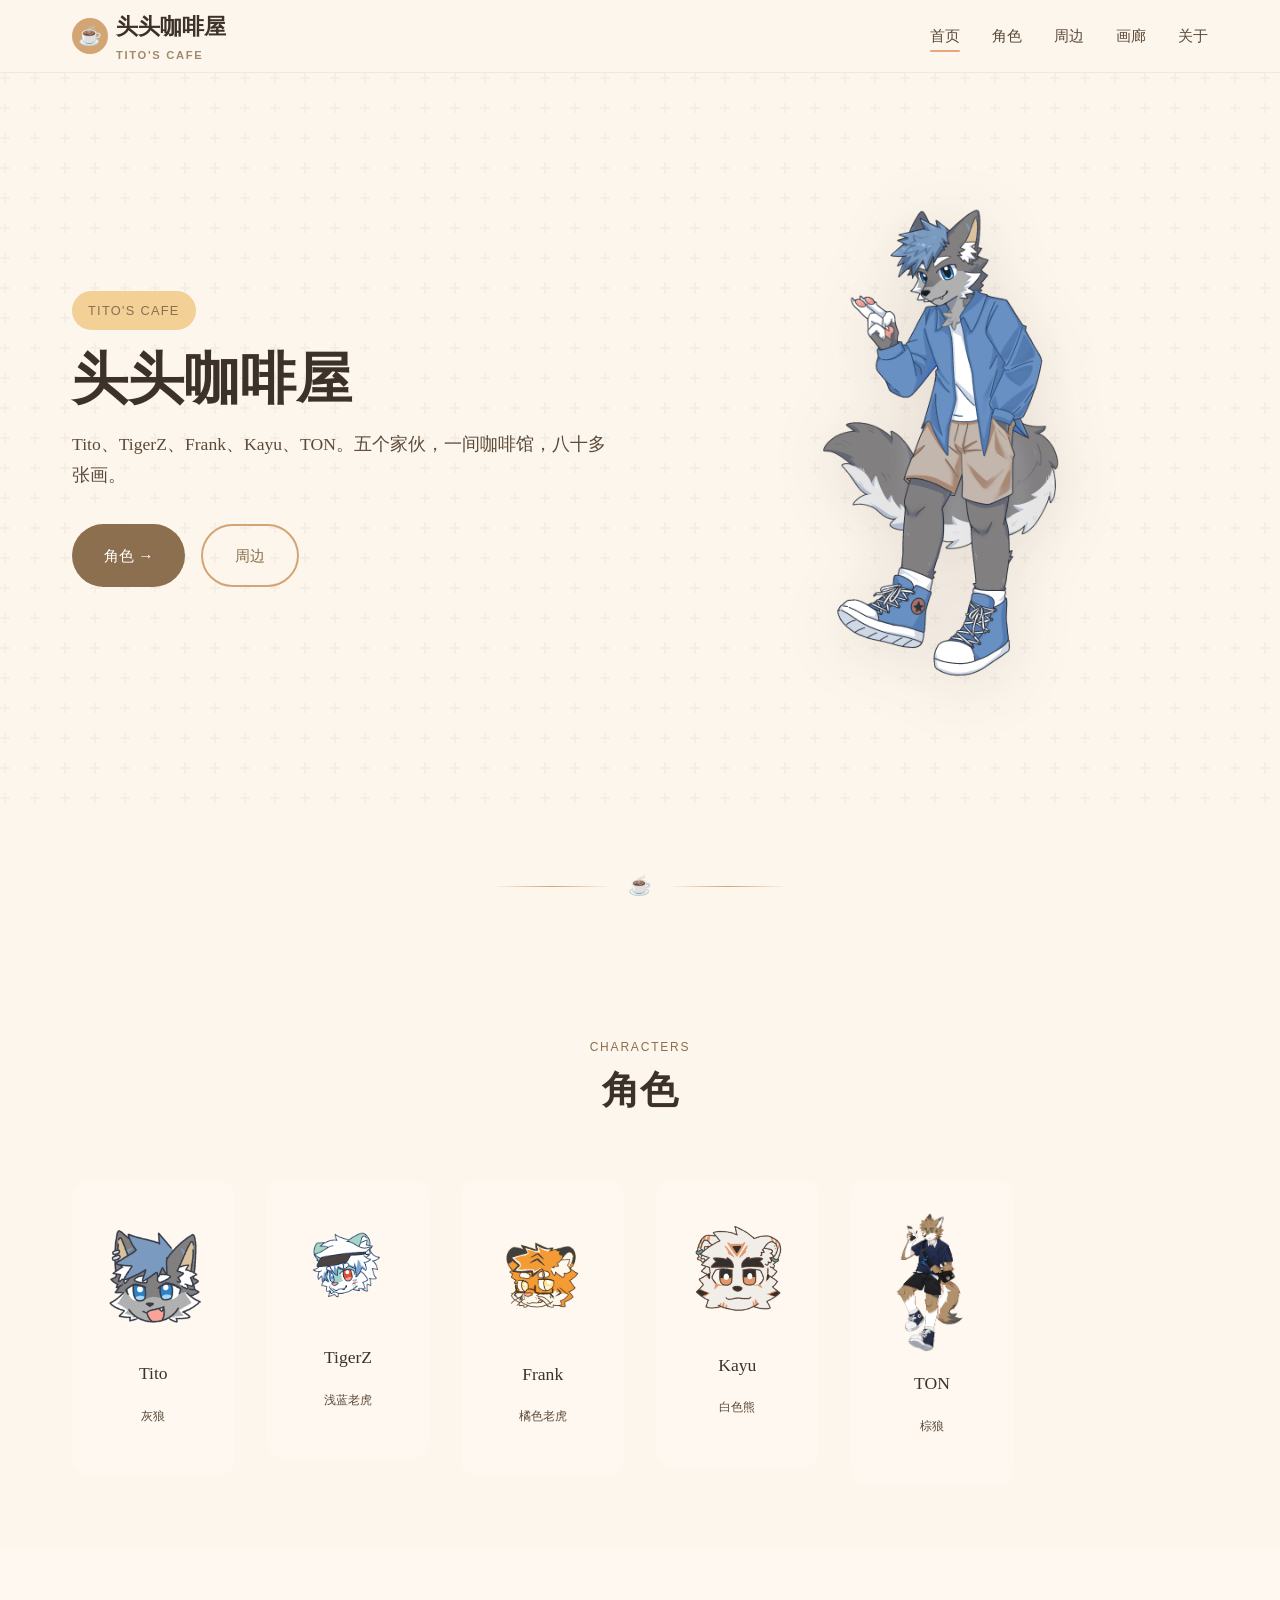
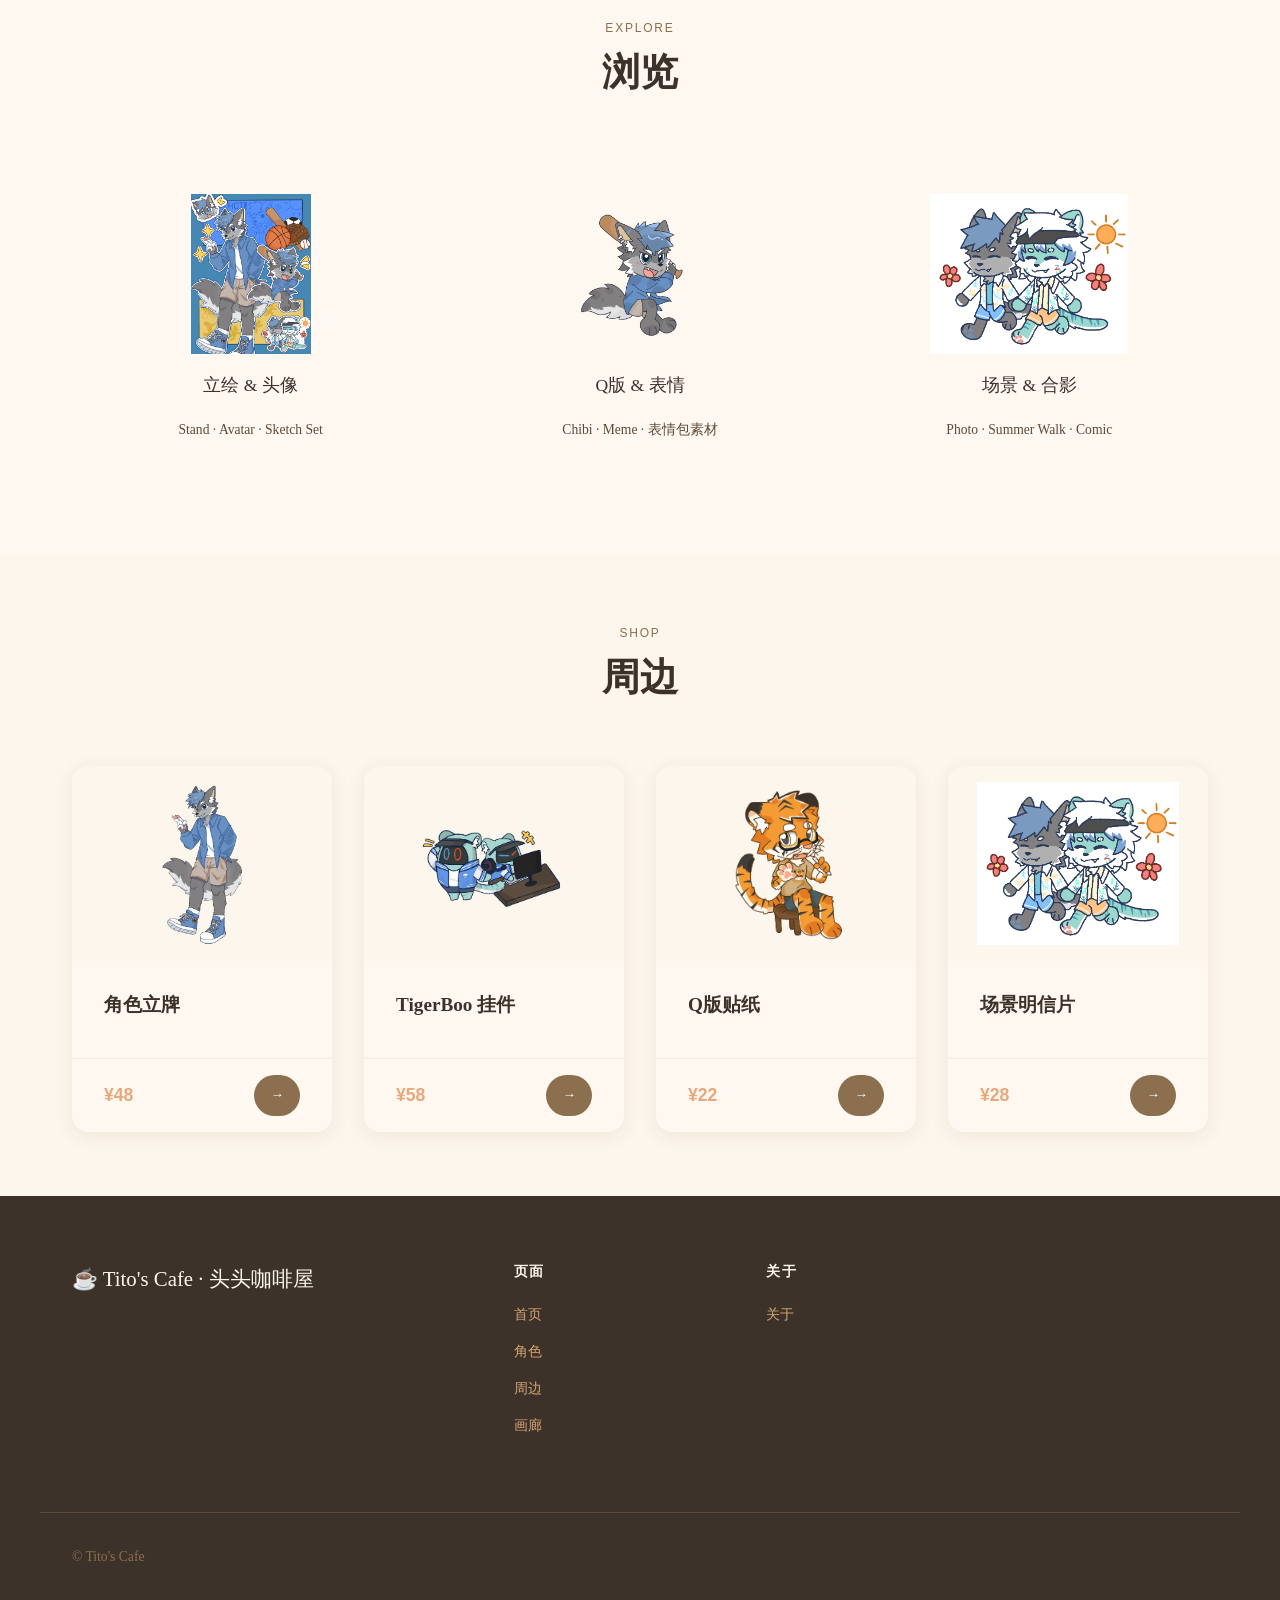
==== commit 9f87cd6d: "feat: deploy kimi static site" ====
--- a/index.html
+++ b/index.html
@@ -1,431 +1,127 @@
 <!DOCTYPE html>
 <html lang="zh-CN">
 <head>
-  <meta charset="UTF-8">
-  <meta name="viewport" content="width=device-width, initial-scale=1.0">
-  <title>头头咖啡屋 | Tito's Cafe — Furry 周边作品集</title>
-  <meta name="description" content="头头咖啡屋 Tito's Cafe — 原创Furry角色周边、插画作品集与社区空间。灰蓝狼Tito与朋友们的温暖世界。">
-  <link rel="preconnect" href="https://fonts.googleapis.com">
-  <link rel="preconnect" href="https://fonts.gstatic.com" crossorigin>
-  <link href="https://fonts.googleapis.com/css2?family=Noto+Sans+SC:wght@400;500;600;700;800&family=Noto+Serif+SC:wght@400;700&display=swap" rel="stylesheet">
-  <link rel="stylesheet" href="css/style.css">
-  <link rel="icon" href="assets/images/Tito Avatar (Transparent).png" type="image/png">
+<meta charset="UTF-8">
+<meta name="viewport" content="width=device-width, initial-scale=1.0">
+<title>Tito's Cafe · 头头咖啡屋</title>
+<meta name="description" content="Tito's Cafe - TSURU汀原创角色作品集">
+<link rel="stylesheet" href="css/style.css">
+<style>
+.brand-en{font-family:var(--font-ui);font-size:0.7rem;letter-spacing:0.15em;text-transform:uppercase;color:var(--color-medium-roast);opacity:0.8}
+.char-species{font-size:0.75rem;color:var(--color-text-muted);margin-top:2px}
+.quick-links{display:grid;grid-template-columns:repeat(3,1fr);gap:var(--space-md);margin-top:var(--space-lg)}
+.quick-link{display:block;background:var(--color-milk);border-radius:var(--radius-md);padding:var(--space-md);text-align:center;transition:all var(--transition-fast)}
+.quick-link:hover{transform:translateY(-4px);box-shadow:var(--shadow-medium)}
+.quick-link__img{height:160px;object-fit:contain;margin:0 auto}
+.quick-link__title{font-family:var(--font-heading);font-size:1.1rem;margin-top:var(--space-sm);color:var(--color-espresso)}
+.quick-link__desc{font-size:0.85rem;color:var(--color-text-muted);margin-top:4px}
+@media(max-width:768px){.quick-links{grid-template-columns:1fr}}
+</style>
 </head>
 <body>
 
-  <!-- Page Transition -->
-  <div class="page-transition" id="pageTransition">
-    <div class="page-transition-logo">☕ 头头咖啡屋</div>
-  </div>
+<nav class="nav">
+<div class="container nav__inner">
+<a href="index.html" class="nav__brand"><span class="nav__brand-icon">☕</span><span>头头咖啡屋<span class="brand-en" style="display:block;margin-top:-2px">Tito's Cafe</span></span></a>
+<button class="nav__toggle" aria-label="菜单" aria-expanded="false">☰</button>
+<ul class="nav__menu">
+<li><a href="index.html" class="nav__link">首页</a></li>
+<li><a href="characters.html" class="nav__link">角色</a></li>
+<li><a href="shop.html" class="nav__link">周边</a></li>
+<li><a href="gallery.html" class="nav__link">画廊</a></li>
+<li><a href="about.html" class="nav__link">关于</a></li>
+</ul>
+</div>
+</nav>
 
-  <!-- Navigation -->
-  <nav class="navbar" id="navbar">
-    <div class="navbar-inner">
-      <a href="index.html" class="nav-logo">
-        <img src="assets/images/Tito Avatar (Transparent).png" alt="Tito">
-        <div class="nav-logo-text">
-          <span class="nav-logo-title">头头咖啡屋</span>
-          <span class="nav-logo-subtitle">Tito's Cafe</span>
-        </div>
-      </a>
-      <ul class="nav-links">
-        <li><a href="index.html" class="active">首页</a></li>
-        <li><a href="pages/characters.html">角色</a></li>
-        <li><a href="pages/shop.html">周边</a></li>
-        <li><a href="pages/gallery.html">画廊</a></li>
-        <li><a href="pages/about.html">关于</a></li>
-      </ul>
-      <div class="nav-social">
-        <a href="https://tito.cafe" title="官网" target="_blank">🌐</a>
-        <a href="#" title="Twitter/X">𝕏</a>
-        <a href="#" title="Bilibili">B</a>
-        <a href="#" title="小红书">📕</a>
-      </div>
-      <div class="nav-hamburger" id="hamburger">
-        <span></span><span></span><span></span>
-      </div>
-    </div>
-  </nav>
+<section class="hero">
+<div class="hero__bg"></div>
+<div class="container hero__inner">
+<div class="hero__content">
+<span class="hero__tag">Tito's Cafe</span>
+<h1 class="hero__title">头头咖啡屋</h1>
+<p class="hero__desc">Tito、TigerZ、Frank、Kayu、TON。五个家伙，一间咖啡馆，八十多张画。</p>
+<div class="hero__actions">
+<a href="characters.html" class="btn btn--primary">角色 →</a>
+<a href="shop.html" class="btn btn--secondary">周边</a>
+</div>
+</div>
+<div class="hero__image">
+<img src="assets/images/by-TSURU/Tito Stand (Transparent).png" alt="Tito" class="hero__image-main">
+</div>
+</div>
+</section>
 
-  <!-- ===== HERO ===== -->
-  <section class="hero" id="hero">
-    <div class="hero-inner">
-      <div class="hero-text">
-        <div class="hero-greeting">☕ 欢迎回来，路上辛苦了</div>
-        <h1 class="hero-title">这里是 <em>头头咖啡屋</em><br>Tito's Cafe</h1>
-        <p class="hero-desc">
-          灰蓝狼Tito和伙伴们经营的温暖角落。<br>
-          原创Furry角色 · 周边设计 · 插画作品<br>
-          每一件作品，都像一杯刚煮好的咖啡——有温度，有故事。
-        </p>
-        <div class="hero-buttons">
-          <a href="pages/shop.html" class="btn btn-primary">🛍️ 逛逛周边</a>
-          <a href="pages/characters.html" class="btn btn-outline">🐾 认识大家</a>
-        </div>
-      </div>
-      <div class="hero-visual">
-        <div class="hero-character">
-          <img src="assets/images/HBD Celebration (with Tito and TigerZ).png" alt="Tito & TigerZ">
-          <div class="hero-float-badge badge-1">🐺 Tito 店长</div>
-          <div class="hero-float-badge badge-2">🐯 TigerZ</div>
-          <div class="hero-float-badge badge-3">🐻 Kayu</div>
-        </div>
-      </div>
-    </div>
-  </section>
+<div class="container"><div class="divider">☕</div></div>
 
-  <!-- ===== CHARACTERS SHOWCASE ===== -->
-  <section class="characters-section section" id="characters">
-    <div class="container">
-      <span class="section-label">Characters</span>
-      <h2 class="section-title">认识咖啡屋的大家</h2>
-      <div class="characters-grid">
+<section class="section section--compact">
+<div class="container">
+<div class="section-header">
+<span class="section-header__tag">Characters</span>
+<h2 class="section-header__title">角色</h2>
+</div>
+<div class="char-grid">
+<div class="char-item"><a href="characters.html#tito"><img src="assets/images/by-TSURU/Tito Avatar (Transparent).png" alt=""><p class="char-item__name">Tito</p><p class="char-species">灰狼</p></a></div>
+<div class="char-item"><a href="characters.html#tigerz"><img src="assets/images/by-TSURU/TigerZ Avatar (Transparent).png" alt=""><p class="char-item__name">TigerZ</p><p class="char-species">浅蓝老虎</p></a></div>
+<div class="char-item"><a href="characters.html#frank"><img src="assets/images/by-TSURU/Frank Avatar (Transparent).png" alt=""><p class="char-item__name">Frank</p><p class="char-species">橘色老虎</p></a></div>
+<div class="char-item"><a href="characters.html#kayu"><img src="assets/images/by-TSURU/Kayu Avatar (Transparent).png" alt=""><p class="char-item__name">Kayu</p><p class="char-species">白色熊</p></a></div>
+<div class="char-item"><a href="characters.html#ton"><img src="assets/images/by-TSURU/TON Stand (Transparent).png" alt=""><p class="char-item__name">TON</p><p class="char-species">棕狼</p></a></div>
+</div>
+</div>
+</section>
 
-        <a href="pages/characters.html#tito" class="character-card">
-          <div class="char-accent" style="background: var(--tito-blue)"></div>
-          <div class="char-img">
-            <img src="assets/images/Tito Avatar (Transparent).png" alt="Tito">
-          </div>
-          <h3 class="char-name">Tito</h3>
-          <p class="char-species">灰蓝狼 · 店长</p>
-        </a>
+<section class="section section--compact" style="background:var(--color-milk)">
+<div class="container">
+<div class="section-header">
+<span class="section-header__tag">Explore</span>
+<h2 class="section-header__title">浏览</h2>
+</div>
+<div class="quick-links">
+<a href="gallery.html#stands" class="quick-link">
+<img src="assets/images/by-TSURU/Tito Sketch Set (Clean BG).png" alt="" class="quick-link__img">
+<p class="quick-link__title">立绘 & 头像</p>
+<p class="quick-link__desc">Stand · Avatar · Sketch Set</p>
+</a>
+<a href="gallery.html#chibi" class="quick-link">
+<img src="assets/images/by-TSURU/Tito Strike Chibi (Transparent).png" alt="" class="quick-link__img">
+<p class="quick-link__title">Q版 & 表情</p>
+<p class="quick-link__desc">Chibi · Meme · 表情包素材</p>
+</a>
+<a href="gallery.html#scenes" class="quick-link">
+<img src="assets/images/by-TSURU/Summer Walk (with Tito TigerZ).png" alt="" class="quick-link__img">
+<p class="quick-link__title">场景 & 合影</p>
+<p class="quick-link__desc">Photo · Summer Walk · Comic</p>
+</a>
+</div>
+</div>
+</section>
 
-        <a href="pages/characters.html#tigerz" class="character-card">
-          <div class="char-accent" style="background: var(--tigerz-sky)"></div>
-          <div class="char-img">
-            <img src="assets/images/TigerZ Avatar (Transparent).png" alt="TigerZ">
-          </div>
-          <h3 class="char-name">TigerZ</h3>
-          <p class="char-species">浅蓝虎 · 游戏玩家</p>
-        </a>
+<section class="section section--compact">
+<div class="container">
+<div class="section-header">
+<span class="section-header__tag">Shop</span>
+<h2 class="section-header__title">周边</h2>
+</div>
+<div class="grid grid--4">
+<div class="card"><img src="assets/images/by-TSURU/Tito Stand (Transparent).png" alt="" class="card__image card__image--contain"><div class="card__body"><h3 class="card__title">角色立牌</h3></div><div class="card__footer"><span class="card__price">¥48</span><a href="shop.html" class="btn btn--small btn--primary">→</a></div></div>
+<div class="card"><img src="assets/images/by-TSURU/TigerZ TigerBoo (Game Mascot NETA Mascot) (Transparent).png" alt="" class="card__image card__image--contain"><div class="card__body"><h3 class="card__title">TigerBoo 挂件</h3></div><div class="card__footer"><span class="card__price">¥58</span><a href="shop.html" class="btn btn--small btn--primary">→</a></div></div>
+<div class="card"><img src="assets/images/by-TSURU/Frank Drawing Chibi (Transparent).png" alt="" class="card__image card__image--contain"><div class="card__body"><h3 class="card__title">Q版贴纸</h3></div><div class="card__footer"><span class="card__price">¥22</span><a href="shop.html" class="btn btn--small btn--primary">→</a></div></div>
+<div class="card"><img src="assets/images/by-TSURU/Summer Walk (with Tito TigerZ).png" alt="" class="card__image card__image--contain"><div class="card__body"><h3 class="card__title">场景明信片</h3></div><div class="card__footer"><span class="card__price">¥28</span><a href="shop.html" class="btn btn--small btn--primary">→</a></div></div>
+</div>
+</div>
+</section>
 
-        <a href="pages/characters.html#frank" class="character-card">
-          <div class="char-accent" style="background: var(--frank-orange)"></div>
-          <div class="char-img">
-            <img src="assets/images/Frank Avatar (Transparent).png" alt="Frank">
-          </div>
-          <h3 class="char-name">Frank</h3>
-          <p class="char-species">橘色老虎 · 画师</p>
-        </a>
+<div class="lightbox" role="dialog" aria-label="图片预览" aria-modal="true"><div class="lightbox__content"><button class="lightbox__close" aria-label="关闭">×</button><img src="" alt="" class="lightbox__img"></div></div>
 
-        <a href="pages/characters.html#kayu" class="character-card">
-          <div class="char-accent" style="background: var(--kayu-white); border:1px solid #ddd;"></div>
-          <div class="char-img">
-            <img src="assets/images/Kayu Avatar (Transparent).png" alt="Kayu">
-          </div>
-          <h3 class="char-name">Kayu</h3>
-          <p class="char-species">白色熊 · 温柔大块头</p>
-        </a>
+<footer class="footer">
+<div class="container footer__inner">
+<div><p class="footer__brand">☕ Tito's Cafe · 头头咖啡屋</p></div>
+<div><p class="footer__heading">页面</p><ul class="footer__links"><li><a href="index.html">首页</a></li><li><a href="characters.html">角色</a></li><li><a href="shop.html">周边</a></li><li><a href="gallery.html">画廊</a></li></ul></div>
+<div><p class="footer__heading">关于</p><ul class="footer__links"><li><a href="about.html">关于</a></li></ul></div>
+</div>
+<div class="container footer__bottom"><span>© Tito's Cafe</span></div>
+</footer>
 
-        <a href="pages/characters.html#ton" class="character-card">
-          <div class="char-accent" style="background: var(--ton-brown)"></div>
-          <div class="char-img">
-            <img src="assets/images/TON Stand (Transparent).png" alt="TON" style="object-fit:contain; padding:10px;">
-          </div>
-          <h3 class="char-name">TON</h3>
-          <p class="char-species">茶色狼 · 音乐爱好者</p>
-        </a>
-
-      </div>
-      <div style="text-align:center; margin-top:var(--space-xl);">
-        <a href="pages/characters.html" class="btn btn-outline">查看全部角色 →</a>
-      </div>
-    </div>
-  </section>
-
-  <!-- ===== FEATURED MERCH ===== -->
-  <section class="merch-section section" id="merch">
-    <div class="container">
-      <span class="section-label">Featured Merch</span>
-      <h2 class="section-title">周边新品</h2>
-      <div class="merch-grid">
-
-        <div class="merch-card" onclick="openModal('modal-tito-stand')">
-          <div class="merch-img">
-            <div class="merch-badge">新品</div>
-            <img src="assets/images/Tito Stand (Transparent).png" alt="Tito Stand">
-          </div>
-          <div class="merch-info">
-            <h3 class="merch-name">Tito 立牌</h3>
-            <p class="merch-char">Tito · 灰蓝狼</p>
-            <div class="merch-price">¥88</div>
-          </div>
-        </div>
-
-        <div class="merch-card" onclick="openModal('modal-tigerz-chibi')">
-          <div class="merch-img">
-            <div class="merch-badge">热门</div>
-            <img src="assets/images/TigerZ Gaming Chibi (Transparent).png" alt="TigerZ Gaming Chibi">
-          </div>
-          <div class="merch-info">
-            <h3 class="merch-name">TigerZ 游戏Chibi 贴纸</h3>
-            <p class="merch-char">TigerZ · 浅蓝虎</p>
-            <div class="merch-price">¥28</div>
-          </div>
-        </div>
-
-        <div class="merch-card" onclick="openModal('modal-kayu-yeah')">
-          <div class="merch-img">
-            <img src="assets/images/Kayu Yeah! Chibi (Transparent).png" alt="Kayu Yeah!">
-          </div>
-          <div class="merch-info">
-            <h3 class="merch-name">Kayu Yeah! Chibi 亚克力挂件</h3>
-            <p class="merch-char">Kayu · 白熊</p>
-            <div class="merch-price">¥45</div>
-          </div>
-        </div>
-
-        <div class="merch-card" onclick="openModal('modal-ton-guitar')">
-          <div class="merch-img">
-            <div class="merch-badge">限量</div>
-            <img src="assets/images/TON Playing Guitar Sticker (Transparent).png" alt="TON Playing Guitar">
-          </div>
-          <div class="merch-info">
-            <h3 class="merch-name">TON 弹吉他 徽章套装</h3>
-            <p class="merch-char">TON · 茶色狼</p>
-            <div class="merch-price">¥58</div>
-          </div>
-        </div>
-
-      </div>
-      <div style="text-align:center; margin-top:var(--space-xl);">
-        <a href="pages/shop.html" class="btn btn-primary">查看全部周边 →</a>
-      </div>
-    </div>
-  </section>
-
-  <!-- ===== STICKER WALL ===== -->
-  <section class="sticker-wall section">
-    <div class="container">
-      <span class="section-label">Sticker Wall</span>
-      <h2 class="section-title">表情包墙</h2>
-      <p style="color:var(--text-secondary); margin-bottom:var(--space-lg); max-width:600px;">
-        点击贴纸可以"撕下"收藏，像真的贴纸墙一样有趣 ✂️
-      </p>
-      <div class="sticker-wall-grid" id="stickerWall">
-
-        <div class="sticker-item" onclick="peelSticker(this)">
-          <img src="assets/images/Tito Strike Chibi (Transparent).png" alt="Tito Strike">
-        </div>
-
-        <div class="sticker-item" onclick="peelSticker(this)">
-          <img src="assets/images/Frank Do Not Want to Draw Sticker (Transparent).png" alt="Frank No Draw">
-        </div>
-
-        <div class="sticker-item" onclick="peelSticker(this)">
-          <img src="assets/images/Kayu Yeah! Chibi (Transparent).png" alt="Kayu Yeah">
-        </div>
-
-        <div class="sticker-item" onclick="peelSticker(this)">
-          <img src="assets/images/TigerZ Gaming Chibi (Transparent).png" alt="TigerZ Gaming">
-        </div>
-
-        <div class="sticker-item" onclick="peelSticker(this)">
-          <img src="assets/images/TON Playing Guitar Sticker (Transparent).png" alt="TON Guitar">
-        </div>
-
-        <div class="sticker-item" onclick="peelSticker(this)">
-          <img src="assets/images/Tito in Palm Sticker (Transparent).png" alt="Tito Palm">
-        </div>
-
-        <div class="sticker-item" onclick="peelSticker(this)">
-          <img src="assets/images/Frank NOOOO Sticker (Transparent).png" alt="Frank NOOOO">
-        </div>
-
-        <div class="sticker-item" onclick="peelSticker(this)">
-          <img src="assets/images/Summer Walk Sticker (with Tito TigerZ) (Transparent).png" alt="Summer Walk">
-        </div>
-
-      </div>
-    </div>
-  </section>
-
-  <!-- ===== GALLERY PREVIEW ===== -->
-  <section class="gallery-section section" id="gallery">
-    <div class="container">
-      <span class="section-label">Gallery</span>
-      <h2 class="section-title">作品画廊</h2>
-      <div class="gallery-grid">
-
-        <div class="gallery-item wide">
-          <img src="assets/images/HBD Celebration (with Tito and TigerZ).png" alt="HBD Celebration">
-          <div class="gallery-overlay"><span>生日庆祝 · Tito & TigerZ</span></div>
-        </div>
-
-        <div class="gallery-item">
-          <img src="assets/images/Saturday Photo (with Tito TigerZ Kayu).jpg" alt="Saturday Photo">
-          <div class="gallery-overlay"><span>周六拍照日</span></div>
-        </div>
-
-        <div class="gallery-item">
-          <img src="assets/images/Selfie Photo (with Kayu & Frank) (filter).png" alt="Selfie Photo">
-          <div class="gallery-overlay"><span>自拍时刻 · Kayu & Frank</span></div>
-        </div>
-
-        <div class="gallery-item wide">
-          <img src="assets/images/Little Comic (with Tito TigerZ Frank Kayu and TSURU herself).png" alt="Little Comic">
-          <div class="gallery-overlay"><span>四格漫画</span></div>
-        </div>
-
-        <div class="gallery-item">
-          <img src="assets/images/Yummy! Photo Drawn (filter).jpg" alt="Yummy Photo">
-          <div class="gallery-overlay"><span>美食时刻</span></div>
-        </div>
-
-        <div class="gallery-item">
-          <img src="assets/images/Doraemon! Photo (with Tito TigerZ TON).png" alt="Doraemon Photo">
-          <div class="gallery-overlay"><span>哆啦A梦！· Tito TigerZ TON</span></div>
-        </div>
-
-      </div>
-      <div style="text-align:center; margin-top:var(--space-xl);">
-        <a href="pages/gallery.html" class="btn btn-outline">查看完整画廊 →</a>
-      </div>
-    </div>
-  </section>
-
-  <!-- ===== ABOUT PREVIEW ===== -->
-  <section class="about-preview section" id="about">
-    <div class="container">
-      <div class="about-inner">
-        <div class="about-visual">
-          <img src="assets/images/Saturday Photo Smile (with Tito TigerZ Kayu).jpg" alt="About Tito's Cafe">
-        </div>
-        <div class="about-text">
-          <span class="section-label">Our Story</span>
-          <h2 class="section-title">咖啡屋的故事</h2>
-          <p class="about-quote">
-            "每一杯咖啡都有它的温度，<br>
-            每一个角色都有他的灵魂。"
-          </p>
-          <p>
-            头头咖啡屋最初只是Tito的一个小小梦想——一个可以让Furry朋友们聚在一起、
-            分享故事、享受温暖的空间。慢慢地，这里变成了原创角色周边、
-            插画创作和社区交流的温馨角落。
-          </p>
-          <p>
-            从Tito到TigerZ、Frank、Kayu、TON……每个角色都有自己的性格、
-            故事和魅力。我们希望通过这些作品，把这份温暖传递给你。
-          </p>
-          <a href="pages/about.html" class="btn btn-primary" style="margin-top:var(--space-md);">了解更多 →</a>
-        </div>
-      </div>
-    </div>
-  </section>
-
-  <!-- ===== FOOTER ===== -->
-  <footer class="footer">
-    <div class="footer-inner">
-      <div class="footer-col" style="margin-right:var(--space-xl);">
-        <div class="footer-brand">☕ 头头咖啡屋</div>
-        <p class="footer-desc">
-          Tito's Cafe — 原创Furry角色周边与插画作品。<br>
-          温暖，有故事，有质感。
-        </p>
-        <div class="footer-social">
-          <a href="https://tito.cafe" title="官网" target="_blank">🌐</a>
-          <a href="#" title="Twitter/X">𝕏</a>
-          <a href="#" title="Bilibili">B</a>
-          <a href="#" title="小红书">📕</a>
-          <a href="#" title="Weibo">W</a>
-        </div>
-      </div>
-      <div class="footer-col">
-        <h4>导航</h4>
-        <a href="index.html">首页</a>
-        <a href="pages/characters.html">角色介绍</a>
-        <a href="pages/shop.html">周边商店</a>
-        <a href="pages/gallery.html">作品画廊</a>
-        <a href="pages/about.html">关于我们</a>
-      </div>
-      <div class="footer-col">
-        <h4>角色</h4>
-        <a href="pages/characters.html#tito">Tito 头头</a>
-        <a href="pages/characters.html#tigerz">TigerZ</a>
-        <a href="pages/characters.html#frank">Frank</a>
-        <a href="pages/characters.html#kayu">Kayu</a>
-        <a href="pages/characters.html#ton">TON</a>
-      </div>
-      <div class="footer-col">
-        <h4>联系</h4>
-        <a href="mailto:hello@tito.cafe">hello@tito.cafe</a>
-        <a href="https://tito.cafe" target="_blank">tito.cafe</a>
-      </div>
-    </div>
-    <div class="footer-bottom">
-      <span>© 2024 头头咖啡屋 Tito's Cafe. All rights reserved.</span>
-      <span>用 ❤️ 和 ☕ 制作</span>
-    </div>
-  </footer>
-
-  <!-- Scroll to top -->
-  <button class="scroll-top" id="scrollTop" onclick="window.scrollTo({top:0,behavior:'smooth'})">↑</button>
-
-  <!-- Merch Modals -->
-  <div class="modal-overlay" id="modal-tito-stand">
-    <div class="modal">
-      <button class="modal-close" onclick="closeModal('modal-tito-stand')">✕</button>
-      <div class="modal-img">
-        <img src="assets/images/Tito Stand (Transparent).png" alt="Tito Stand">
-      </div>
-      <h3 class="modal-title">Tito 立牌</h3>
-      <div class="modal-price">¥88</div>
-      <p class="modal-desc">
-        店长Tito的精致立牌，约15cm高，采用高质量亚克力材质。
-        灰蓝狼的温柔微笑，放在桌面上每天都能看到 ☕
-      </p>
-      <button class="modal-add-btn">加入购物车</button>
-    </div>
-  </div>
-
-  <div class="modal-overlay" id="modal-tigerz-chibi">
-    <div class="modal">
-      <button class="modal-close" onclick="closeModal('modal-tigerz-chibi')">✕</button>
-      <div class="modal-img">
-        <img src="assets/images/TigerZ Gaming Chibi (Transparent).png" alt="TigerZ Gaming Chibi">
-      </div>
-      <h3 class="modal-title">TigerZ 游戏Chibi 贴纸</h3>
-      <div class="modal-price">¥28</div>
-      <p class="modal-desc">
-        TigerZ打游戏时的可爱Chibi造型贴纸，防水材质，
-        适合装饰笔记本、手机壳等。一套6张。
-      </p>
-      <button class="modal-add-btn">加入购物车</button>
-    </div>
-  </div>
-
-  <div class="modal-overlay" id="modal-kayu-yeah">
-    <div class="modal">
-      <button class="modal-close" onclick="closeModal('modal-kayu-yeah')">✕</button>
-      <div class="modal-img">
-        <img src="assets/images/Kayu Yeah! Chibi (Transparent).png" alt="Kayu Yeah!">
-      </div>
-      <h3 class="modal-title">Kayu Yeah! Chibi 亚克力挂件</h3>
-      <div class="modal-price">¥45</div>
-      <p class="modal-desc">
-        Kayu举双手Yeah的可爱瞬间！亚克力挂件，
-        可挂在包包或手机上，每天都有好心情 🐻
-      </p>
-      <button class="modal-add-btn">加入购物车</button>
-    </div>
-  </div>
-
-  <div class="modal-overlay" id="modal-ton-guitar">
-    <div class="modal">
-      <button class="modal-close" onclick="closeModal('modal-ton-guitar')">✕</button>
-      <div class="modal-img">
-        <img src="assets/images/TON Playing Guitar Sticker (Transparent).png" alt="TON Guitar">
-      </div>
-      <h3 class="modal-title">TON 弹吉他 徽章套装</h3>
-      <div class="modal-price">¥58</div>
-      <p class="modal-desc">
-        TON弹吉他时的徽章套装，限量100套。
-        包含3枚金属徽章，精致礼盒包装。
-      </p>
-      <button class="modal-add-btn">加入购物车</button>
-    </div>
-  </div>
-
-  <script src="js/main.js"></script>
+<script src="js/main.js"></script>
 </body>
 </html>
--- a/css/style.css
+++ b/css/style.css
@@ -1,55 +1,63 @@
 /* ============================================
-   头头咖啡屋 Tito's Cafe - Furry Merchandise Site
-   Design System & Main Stylesheet
+   头头咖啡屋 | Tito Coffee House
+   设计理念：默会知识 (The Tacit Dimension)
+   - 访客无需说明即可感受温暖
+   - 运营者的心意自然流露于细节
+   - 作品以本身的力量说话
    ============================================ */
 
-/* --- CSS Variables / Design Tokens --- */
+/* ---- CSS Variables ---- */
 :root {
-  /* Cafe & Warmth */
-  --coffee-dark: #3C2415;
-  --coffee-mid: #6B4226;
-  --coffee-light: #A0745A;
-  --cream: #FFF8E7;
-  --cream-dark: #F5E6C8;
-  --white-warm: #FFFDF7;
-
-  /* Character Accent Colors */
-  --tito-blue: #7A9EAE;      /* Tito 灰蓝狼 */
-  --tigerz-sky: #89CFF0;     /* TigerZ 浅蓝虎 */
-  --frank-orange: #FF8C42;   /* Frank 橘虎 */
-  --kayu-white: #F0F0F0;     /* Kayu 白熊 */
-  --ton-brown: #A0522D;       /* TON 茶色狼 */
-  --diandian-pink: #F4A6B9;  /* Diandian 粉 */
-
-  /* UI Colors */
-  --text-primary: #2C1810;
-  --text-secondary: #6B5B4F;
-  --text-muted: #9B8E82;
-  --border-light: rgba(107, 66, 38, 0.12);
-  --shadow-soft: 0 4px 24px rgba(60, 36, 21, 0.08);
-  --shadow-hover: 0 12px 40px rgba(60, 36, 21, 0.15);
-
-  /* Typography */
-  --font-display: 'Noto Sans SC', 'PingFang SC', 'Microsoft YaHei', sans-serif;
-  --font-body: 'Noto Sans SC', 'PingFang SC', 'Microsoft YaHei', sans-serif;
-  --font-accent: 'Georgia', 'Noto Serif SC', serif;
-
-  /* Spacing */
-  --space-xs: 0.25rem;
-  --space-sm: 0.5rem;
-  --space-md: 1rem;
-  --space-lg: 2rem;
-  --space-xl: 4rem;
-  --space-2xl: 6rem;
-
-  /* Transitions */
-  --ease-out: cubic-bezier(0.22, 1, 0.36, 1);
-  --transition-fast: 0.2s var(--ease-out);
-  --transition-base: 0.35s var(--ease-out);
-  --transition-slow: 0.6s var(--ease-out);
-}
-
-/* --- Reset & Base --- */
+  /* 咖啡色系主色调 */
+  --color-espresso: #3D3229;
+  --color-dark-roast: #5C4A3A;
+  --color-medium-roast: #8B6F4E;
+  --color-light-roast: #D4A574;
+  --color-cream: #FDF6EC;
+  --color-milk: #FFF8F0;
+  --color-steam: #FFFDF9;
+
+  /* 强调色 */
+  --color-peach: #E8A87C;
+  --color-blush: #C38D9E;
+  --color-mint: #85CDCA;
+  --color-honey: #F2D096;
+
+  /* 功能色 */
+  --color-text: var(--color-espresso);
+  --color-text-muted: var(--color-dark-roast);
+  --color-link: var(--color-medium-roast);
+  --color-link-hover: var(--color-peach);
+
+  /* 字体 */
+  --font-body: 'Georgia', 'Noto Serif SC', 'Songti SC', serif;
+  --font-heading: 'Georgia', 'Noto Serif SC', serif;
+  --font-ui: -apple-system, BlinkMacSystemFont, 'Segoe UI', sans-serif;
+
+  /* 间距 */
+  --space-xs: 0.5rem;
+  --space-sm: 1rem;
+  --space-md: 2rem;
+  --space-lg: 4rem;
+  --space-xl: 6rem;
+
+  /* 圆角 */
+  --radius-sm: 8px;
+  --radius-md: 16px;
+  --radius-lg: 24px;
+  --radius-pill: 9999px;
+
+  /* 阴影 */
+  --shadow-soft: 0 4px 20px rgba(61, 50, 41, 0.08);
+  --shadow-medium: 0 8px 32px rgba(61, 50, 41, 0.12);
+  --shadow-strong: 0 12px 48px rgba(61, 50, 41, 0.16);
+
+  /* 过渡 */
+  --transition-fast: 0.2s ease;
+  --transition-medium: 0.4s cubic-bezier(0.25, 0.46, 0.45, 0.94);
+}
+
+/* ---- Reset & Base ---- */
 *, *::before, *::after {
   box-sizing: border-box;
   margin: 0;
@@ -59,15 +67,15 @@
 html {
   scroll-behavior: smooth;
   font-size: 16px;
-  -webkit-font-smoothing: antialiased;
 }
 
 body {
   font-family: var(--font-body);
-  color: var(--text-primary);
-  background-color: var(--white-warm);
-  line-height: 1.7;
-  overflow-x: hidden;
+  color: var(--color-text);
+  background-color: var(--color-cream);
+  line-height: 1.8;
+  -webkit-font-smoothing: antialiased;
+  -moz-osx-font-smoothing: grayscale;
 }
 
 img {
@@ -77,1964 +85,871 @@
 }
 
 a {
-  color: inherit;
+  color: var(--color-link);
   text-decoration: none;
-}
-
-button {
-  cursor: pointer;
-  border: none;
-  background: none;
-  font-family: inherit;
-}
-
-/* --- Typography --- */
+  transition: color var(--transition-fast);
+}
+
+a:hover {
+  color: var(--color-link-hover);
+}
+
+/* ---- Typography ---- */
 h1, h2, h3, h4 {
-  font-family: var(--font-display);
-  font-weight: 700;
-  line-height: 1.2;
-}
-
-/* --- Utility --- */
+  font-family: var(--font-heading);
+  font-weight: 600;
+  line-height: 1.3;
+  color: var(--color-espresso);
+}
+
+h1 { font-size: clamp(2rem, 5vw, 3.5rem); }
+h2 { font-size: clamp(1.5rem, 3vw, 2.5rem); }
+h3 { font-size: clamp(1.2rem, 2vw, 1.8rem); }
+
+p {
+  margin-bottom: var(--space-sm);
+}
+
+/* ---- Layout ---- */
 .container {
   max-width: 1200px;
   margin: 0 auto;
-  padding: 0 var(--space-lg);
+  padding: 0 var(--space-md);
 }
 
 .section {
-  padding: var(--space-2xl) 0;
-}
-
-.section-label {
-  display: inline-block;
-  font-size: 0.8rem;
-  letter-spacing: 0.15em;
-  text-transform: uppercase;
-  color: var(--coffee-light);
-  margin-bottom: var(--space-sm);
-  font-weight: 500;
-}
-
-.section-title {
-  font-size: clamp(2rem, 4vw, 3rem);
-  margin-bottom: var(--space-lg);
-  position: relative;
-}
-
-.section-title::after {
-  content: '';
-  display: block;
-  width: 60px;
-  height: 3px;
-  background: linear-gradient(90deg, var(--coffee-mid), var(--tito-blue));
-  margin-top: var(--space-sm);
-  border-radius: 2px;
-}
-
-/* --- Buttons --- */
-.btn {
-  display: inline-flex;
-  align-items: center;
-  gap: 0.5em;
-  padding: 0.85em 2em;
-  border-radius: 100px;
-  font-size: 0.95rem;
+  padding: var(--space-xl) 0;
+}
+
+.section--compact {
+  padding: var(--space-lg) 0;
+}
+
+/* ---- Navigation ---- */
+.nav {
+  position: sticky;
+  top: 0;
+  z-index: 100;
+  background: rgba(253, 246, 236, 0.92);
+  backdrop-filter: blur(12px);
+  -webkit-backdrop-filter: blur(12px);
+  border-bottom: 1px solid rgba(139, 111, 78, 0.1);
+}
+
+.nav__inner {
+  display: flex;
+  align-items: center;
+  justify-content: space-between;
+  height: 72px;
+}
+
+.nav__brand {
+  font-family: var(--font-heading);
+  font-size: 1.4rem;
   font-weight: 600;
-  transition: all var(--transition-base);
-  position: relative;
-  overflow: hidden;
-}
-
-.btn-primary {
-  background: linear-gradient(135deg, var(--coffee-mid), var(--coffee-light));
-  color: white;
-  box-shadow: 0 4px 16px rgba(107, 66, 38, 0.3);
-}
-
-.btn-primary:hover {
-  transform: translateY(-2px);
-  box-shadow: 0 8px 24px rgba(107, 66, 38, 0.4);
-}
-
-.btn-outline {
-  border: 2px solid var(--coffee-mid);
-  color: var(--coffee-mid);
-  background: transparent;
-}
-
-.btn-outline:hover {
-  background: var(--coffee-mid);
-  color: white;
-  transform: translateY(-2px);
-}
-
-.btn-accent {
-  background: linear-gradient(135deg, var(--tito-blue), var(--tigerz-sky));
-  color: white;
-  box-shadow: 0 4px 16px rgba(122, 158, 174, 0.3);
-}
-
-/* --- Navigation --- */
-.navbar {
-  position: fixed;
-  top: 0;
-  left: 0;
-  right: 0;
-  z-index: 1000;
-  padding: 1rem 0;
-  transition: all var(--transition-base);
-  background: transparent;
-}
-
-.navbar.scrolled {
-  background: rgba(255, 253, 247, 0.92);
-  backdrop-filter: blur(20px);
-  -webkit-backdrop-filter: blur(20px);
-  box-shadow: 0 1px 0 var(--border-light);
-  padding: 0.6rem 0;
-}
-
-.navbar-inner {
-  max-width: 1300px;
-  margin: 0 auto;
-  padding: 0 var(--space-lg);
-  display: flex;
-  align-items: center;
-  justify-content: space-between;
-}
-
-.nav-logo {
-  display: flex;
-  align-items: center;
-  gap: 0.75rem;
-  font-weight: 700;
-  font-size: 1.2rem;
-}
-
-.nav-logo img {
-  width: 42px;
-  height: 42px;
-  border-radius: 12px;
-  object-fit: cover;
-}
-
-.nav-logo-text {
-  display: flex;
-  flex-direction: column;
-  line-height: 1.3;
-}
-
-.nav-logo-title {
-  font-size: 1.1rem;
-  color: var(--coffee-dark);
-}
-
-.nav-logo-subtitle {
-  font-size: 0.7rem;
-  color: var(--text-muted);
-  font-weight: 400;
-  letter-spacing: 0.05em;
-}
-
-.nav-links {
-  display: flex;
-  align-items: center;
-  gap: 0.25rem;
-  list-style: none;
-}
-
-.nav-links a {
-  padding: 0.5em 1em;
-  border-radius: 8px;
-  font-size: 0.9rem;
-  font-weight: 500;
-  color: var(--text-secondary);
-  transition: all var(--transition-fast);
-  position: relative;
-}
-
-.nav-links a:hover,
-.nav-links a.active {
-  color: var(--coffee-mid);
-  background: rgba(107, 66, 38, 0.06);
-}
-
-.nav-social {
-  display: flex;
-  gap: 0.5rem;
-}
-
-.nav-social a {
+  color: var(--color-espresso);
+  display: flex;
+  align-items: center;
+  gap: var(--space-xs);
+}
+
+.nav__brand-icon {
   width: 36px;
   height: 36px;
+  border-radius: var(--radius-pill);
+  background: var(--color-light-roast);
   display: flex;
   align-items: center;
   justify-content: center;
-  border-radius: 10px;
-  color: var(--text-secondary);
-  transition: all var(--transition-fast);
-  font-size: 1.1rem;
-}
-
-.nav-social a:hover {
-  background: rgba(107, 66, 38, 0.08);
-  color: var(--coffee-mid);
-}
-
-.nav-hamburger {
-  display: none;
-  flex-direction: column;
-  gap: 5px;
-  padding: 8px;
-  cursor: pointer;
-}
-
-.nav-hamburger span {
-  display: block;
-  width: 24px;
-  height: 2px;
-  background: var(--text-primary);
-  border-radius: 2px;
-  transition: all var(--transition-fast);
-}
-
-/* --- Hero --- */
-.hero {
-  min-height: 100vh;
-  display: flex;
-  align-items: center;
+  font-size: 1.2rem;
+}
+
+.nav__menu {
+  display: flex;
+  list-style: none;
+  gap: var(--space-md);
+}
+
+.nav__link {
+  font-family: var(--font-ui);
+  font-size: 0.95rem;
+  font-weight: 500;
+  color: var(--color-dark-roast);
   position: relative;
-  overflow: hidden;
-  background: linear-gradient(170deg, var(--cream) 0%, var(--white-warm) 50%, #F0E8DF 100%);
-  padding-top: 80px;
-}
-
-.hero::before {
-  content: '';
-  position: absolute;
-  top: -50%;
-  right: -20%;
-  width: 800px;
-  height: 800px;
-  background: radial-gradient(circle, rgba(122, 158, 174, 0.08) 0%, transparent 70%);
-  border-radius: 50%;
-}
-
-.hero-inner {
-  max-width: 1300px;
-  margin: 0 auto;
-  padding: 0 var(--space-lg);
-  display: grid;
-  grid-template-columns: 1fr 1fr;
-  gap: var(--space-xl);
-  align-items: center;
-  position: relative;
-  z-index: 1;
-}
-
-.hero-text {
-  animation: fadeInUp 0.8s var(--ease-out) both;
-}
-
-.hero-greeting {
-  display: inline-flex;
-  align-items: center;
-  gap: 0.5rem;
-  background: rgba(107, 66, 38, 0.06);
-  padding: 0.5em 1.2em;
-  border-radius: 100px;
-  font-size: 0.9rem;
-  color: var(--coffee-mid);
-  margin-bottom: var(--space-md);
-  font-weight: 500;
-}
-
-.hero-title {
-  font-size: clamp(2.5rem, 5vw, 4rem);
-  font-weight: 800;
-  line-height: 1.1;
-  margin-bottom: var(--space-md);
-  background: linear-gradient(135deg, var(--coffee-dark) 0%, var(--coffee-mid) 100%);
-  -webkit-background-clip: text;
-  -webkit-text-fill-color: transparent;
-  background-clip: text;
-}
-
-.hero-title em {
-  font-style: normal;
-  background: linear-gradient(135deg, var(--tito-blue), var(--tigerz-sky));
-  -webkit-background-clip: text;
-  -webkit-text-fill-color: transparent;
-  background-clip: text;
-}
-
-.hero-desc {
-  font-size: 1.1rem;
-  color: var(--text-secondary);
-  margin-bottom: var(--space-lg);
-  max-width: 480px;
-  line-height: 1.8;
-}
-
-.hero-buttons {
-  display: flex;
-  gap: var(--space-sm);
-  flex-wrap: wrap;
-}
-
-.hero-visual {
-  position: relative;
-  display: flex;
-  justify-content: center;
-  animation: fadeInUp 1s var(--ease-out) 0.2s both;
-}
-
-.hero-character {
-  position: relative;
-  width: 100%;
-  max-width: 500px;
-}
-
-.hero-character img {
-  width: 100%;
-  border-radius: 24px;
-  box-shadow: var(--shadow-soft);
-}
-
-.hero-float-badge {
-  position: absolute;
-  background: white;
-  border-radius: 16px;
-  padding: 0.8rem 1.2rem;
-  box-shadow: var(--shadow-soft);
-  display: flex;
-  align-items: center;
-  gap: 0.6rem;
-  font-size: 0.85rem;
-  font-weight: 600;
-  animation: float 4s ease-in-out infinite;
-}
-
-.hero-float-badge.badge-1 {
-  top: 10%;
-  left: -20px;
-  color: var(--tito-blue);
-}
-
-.hero-float-badge.badge-2 {
-  bottom: 15%;
-  right: -10px;
-  color: var(--frank-orange);
-  animation-delay: 1s;
-}
-
-.hero-float-badge.badge-3 {
-  top: 50%;
-  left: -30px;
-  color: var(--ton-brown);
-  animation-delay: 2s;
-}
-
-/* --- Characters Showcase --- */
-.characters-section {
-  background: var(--cream);
-  position: relative;
-  overflow: hidden;
-}
-
-.characters-section::before {
+  padding: var(--space-xs) 0;
+}
+
+.nav__link::after {
   content: '';
   position: absolute;
   bottom: 0;
   left: 0;
-  right: 0;
-  height: 50%;
-  background: var(--white-warm);
-}
-
-.characters-grid {
+  width: 0;
+  height: 2px;
+  background: var(--color-peach);
+  transition: width var(--transition-medium);
+  border-radius: 1px;
+}
+
+.nav__link:hover::after,
+.nav__link--active::after {
+  width: 100%;
+}
+
+.nav__toggle {
+  display: none;
+  background: none;
+  border: none;
+  font-size: 1.5rem;
+  cursor: pointer;
+  color: var(--color-espresso);
+}
+
+/* ---- Hero Section ---- */
+.hero {
+  position: relative;
+  padding: var(--space-xl) 0;
+  overflow: hidden;
+}
+
+.hero__bg {
+  position: absolute;
+  inset: 0;
+  opacity: 0.04;
+  background-image: url("data:image/svg+xml,%3Csvg width='60' height='60' viewBox='0 0 60 60' xmlns='http://www.w3.org/2000/svg'%3E%3Cg fill='none' fill-rule='evenodd'%3E%3Cg fill='%233D3229' fill-opacity='1'%3E%3Cpath d='M36 34v-4h-2v4h-4v2h4v4h2v-4h4v-2h-4zm0-30V0h-2v4h-4v2h4v4h2V6h4V4h-4zM6 34v-4H4v4H0v2h4v4h2v-4h4v-2H6zM6 4V0H4v4H0v2h4v4h2V6h4V4H6z'/%3E%3C/g%3E%3C/g%3E%3C/svg%3E");
+  pointer-events: none;
+}
+
+.hero__inner {
+  position: relative;
   display: grid;
-  grid-template-columns: repeat(auto-fill, minmax(220px, 1fr));
-  gap: var(--space-md);
+  grid-template-columns: 1fr 1fr;
+  gap: var(--space-lg);
+  align-items: center;
+  min-height: 60vh;
+}
+
+.hero__content {
+  max-width: 540px;
+}
+
+.hero__tag {
+  display: inline-block;
+  font-family: var(--font-ui);
+  font-size: 0.8rem;
+  font-weight: 500;
+  letter-spacing: 0.1em;
+  text-transform: uppercase;
+  color: var(--color-medium-roast);
+  background: var(--color-honey);
+  padding: var(--space-xs) var(--space-sm);
+  border-radius: var(--radius-pill);
+  margin-bottom: var(--space-sm);
+}
+
+.hero__title {
+  margin-bottom: var(--space-sm);
+  line-height: 1.2;
+}
+
+.hero__title-accent {
+  color: var(--color-peach);
+  font-style: italic;
+}
+
+.hero__desc {
+  font-size: 1.1rem;
+  color: var(--color-text-muted);
+  margin-bottom: var(--space-md);
+  line-height: 1.8;
+}
+
+.hero__actions {
+  display: flex;
+  gap: var(--space-sm);
+  flex-wrap: wrap;
+}
+
+.hero__image {
   position: relative;
-  z-index: 1;
-}
-
-.character-card {
-  background: white;
-  border-radius: 20px;
-  padding: var(--space-md);
-  text-align: center;
-  transition: all var(--transition-base);
+  display: flex;
+  justify-content: center;
+  align-items: center;
+}
+
+.hero__image-main {
+  max-height: 480px;
+  width: auto;
+  border-radius: var(--radius-lg);
+  filter: drop-shadow(var(--shadow-medium));
+  transition: transform var(--transition-medium);
+}
+
+.hero__image:hover .hero__image-main {
+  transform: scale(1.02) rotate(-1deg);
+}
+
+/* ---- Buttons ---- */
+.btn {
+  display: inline-flex;
+  align-items: center;
+  justify-content: center;
+  gap: var(--space-xs);
+  padding: var(--space-sm) var(--space-md);
+  font-family: var(--font-ui);
+  font-size: 0.95rem;
+  font-weight: 500;
+  border-radius: var(--radius-pill);
+  border: none;
   cursor: pointer;
-  position: relative;
+  transition: all var(--transition-fast);
+}
+
+.btn--primary {
+  background: var(--color-medium-roast);
+  color: white;
+}
+
+.btn--primary:hover {
+  background: var(--color-dark-roast);
+  color: white;
+  transform: translateY(-2px);
+  box-shadow: var(--shadow-medium);
+}
+
+.btn--secondary {
+  background: transparent;
+  color: var(--color-medium-roast);
+  border: 2px solid var(--color-light-roast);
+}
+
+.btn--secondary:hover {
+  background: var(--color-light-roast);
+  color: white;
+  border-color: var(--color-medium-roast);
+}
+
+.btn--small {
+  padding: var(--space-xs) var(--space-sm);
+  font-size: 0.85rem;
+}
+
+/* ---- Cards ---- */
+.card {
+  background: var(--color-milk);
+  border-radius: var(--radius-md);
   overflow: hidden;
   box-shadow: var(--shadow-soft);
-}
-
-.character-card:hover {
-  transform: translateY(-8px);
-  box-shadow: var(--shadow-hover);
-}
-
-.character-card .char-img {
-  width: 140px;
-  height: 140px;
-  margin: 0 auto var(--space-sm);
-  border-radius: 50%;
+  transition: all var(--transition-medium);
+}
+
+.card:hover {
+  transform: translateY(-4px);
+  box-shadow: var(--shadow-strong);
+}
+
+.card__image {
+  width: 100%;
+  aspect-ratio: 4 / 3;
+  object-fit: cover;
+  background: var(--color-cream);
+}
+
+.card__image--contain {
+  object-fit: contain;
+  padding: var(--space-sm);
+}
+
+.card__body {
+  padding: var(--space-md);
+}
+
+.card__title {
+  font-size: 1.2rem;
+  margin-bottom: var(--space-xs);
+}
+
+.card__text {
+  font-size: 0.95rem;
+  color: var(--color-text-muted);
+  line-height: 1.6;
+}
+
+.card__footer {
+  padding: var(--space-sm) var(--space-md);
+  border-top: 1px solid rgba(139, 111, 78, 0.1);
+  display: flex;
+  justify-content: space-between;
+  align-items: center;
+}
+
+.card__price {
+  font-family: var(--font-ui);
+  font-weight: 600;
+  font-size: 1.1rem;
+  color: var(--color-peach);
+}
+
+/* ---- Grid ---- */
+.grid {
+  display: grid;
+  gap: var(--space-md);
+}
+
+.grid--2 { grid-template-columns: repeat(2, 1fr); }
+.grid--3 { grid-template-columns: repeat(3, 1fr); }
+.grid--4 { grid-template-columns: repeat(4, 1fr); }
+
+/* ---- Section Header ---- */
+.section-header {
+  text-align: center;
+  margin-bottom: var(--space-lg);
+}
+
+.section-header__tag {
+  display: inline-block;
+  font-family: var(--font-ui);
+  font-size: 0.75rem;
+  font-weight: 500;
+  letter-spacing: 0.15em;
+  text-transform: uppercase;
+  color: var(--color-medium-roast);
+  margin-bottom: var(--space-xs);
+}
+
+.section-header__title {
+  margin-bottom: var(--space-sm);
+}
+
+.section-header__desc {
+  max-width: 600px;
+  margin: 0 auto;
+  color: var(--color-text-muted);
+}
+
+/* ---- Character Grid (Home) ---- */
+.char-grid {
+  display: grid;
+  grid-template-columns: repeat(auto-fill, minmax(140px, 1fr));
+  gap: var(--space-md);
+}
+
+.char-item {
+  text-align: center;
+}
+
+.char-item a {
+  display: block;
+  background: var(--color-milk);
+  border-radius: var(--radius-md);
+  padding: var(--space-md) var(--space-sm);
+  transition: all var(--transition-fast);
+}
+
+.char-item a:hover {
+  transform: translateY(-4px);
+  box-shadow: var(--shadow-medium);
+}
+
+.char-item img {
+  max-height: 140px;
+  margin: 0 auto;
+  border-radius: var(--radius-sm);
+}
+
+.char-item__name {
+  font-family: var(--font-heading);
+  font-size: 1.1rem;
+  margin-top: var(--space-sm);
+  color: var(--color-espresso);
+}
+
+/* ---- Character Cards ---- */
+.character-card {
+  display: grid;
+  grid-template-columns: 1fr 1fr;
+  gap: var(--space-lg);
+  align-items: center;
+  background: var(--color-milk);
+  border-radius: var(--radius-lg);
+  padding: var(--space-lg);
+  box-shadow: var(--shadow-soft);
+  margin-bottom: var(--space-lg);
+}
+
+.character-card:nth-child(even) {
+  direction: rtl;
+}
+
+.character-card:nth-child(even) > * {
+  direction: ltr;
+}
+
+.character-card__image {
+  width: 100%;
+  max-height: 400px;
+  object-fit: contain;
+  border-radius: var(--radius-md);
+}
+
+.character-card__content {
+  padding: var(--space-sm);
+}
+
+.character-card__name {
+  font-size: 1.8rem;
+  margin-bottom: var(--space-xs);
+}
+
+.character-card__role {
+  display: inline-block;
+  font-family: var(--font-ui);
+  font-size: 0.8rem;
+  font-weight: 500;
+  color: var(--color-medium-roast);
+  background: var(--color-honey);
+  padding: 4px 12px;
+  border-radius: var(--radius-pill);
+  margin-bottom: var(--space-sm);
+}
+
+.character-card__desc {
+  color: var(--color-text-muted);
+  line-height: 1.8;
+}
+
+/* ---- Gallery ---- */
+.gallery {
+  display: grid;
+  grid-template-columns: repeat(auto-fill, minmax(280px, 1fr));
+  gap: var(--space-sm);
+}
+
+.gallery__item {
+  position: relative;
+  border-radius: var(--radius-md);
   overflow: hidden;
-  background: var(--cream);
-  display: flex;
-  align-items: center;
-  justify-content: center;
-}
-
-.character-card .char-img img {
+  aspect-ratio: 1;
+  cursor: pointer;
+  background: var(--color-milk);
+}
+
+.gallery__item img {
   width: 100%;
   height: 100%;
   object-fit: cover;
-}
-
-.character-card .char-name {
-  font-size: 1.1rem;
-  font-weight: 700;
-  margin-bottom: 0.2em;
-}
-
-.character-card .char-species {
-  font-size: 0.85rem;
-  color: var(--text-muted);
-}
-
-.character-card .char-accent {
-  position: absolute;
-  top: 0;
-  left: 0;
-  right: 0;
-  height: 4px;
-  border-radius: 20px 20px 0 0;
-}
-
-/* --- Merch --- */
-.merch-section {
-  background: var(--white-warm);
-}
-
-.merch-grid {
-  display: grid;
-  grid-template-columns: repeat(auto-fill, minmax(280px, 1fr));
-  gap: var(--space-lg);
-}
-
-.merch-card {
-  background: white;
-  border-radius: 20px;
-  overflow: hidden;
-  box-shadow: var(--shadow-soft);
-  transition: all var(--transition-base);
-  cursor: pointer;
-}
-
-.merch-card:hover {
-  transform: translateY(-6px);
-  box-shadow: var(--shadow-hover);
-}
-
-.merch-card .merch-img {
-  width: 100%;
-  aspect-ratio: 1;
-  background: var(--cream);
-  display: flex;
-  align-items: center;
-  justify-content: center;
-  overflow: hidden;
-  position: relative;
-}
-
-.merch-card .merch-img img {
-  width: 80%;
-  height: 80%;
-  object-fit: contain;
-  transition: transform var(--transition-slow);
-}
-
-.merch-card:hover .merch-img img {
-  transform: scale(1.08);
-}
-
-.merch-card .merch-badge {
-  position: absolute;
-  top: 12px;
-  left: 12px;
-  background: var(--coffee-mid);
-  color: white;
-  padding: 0.3em 0.8em;
-  border-radius: 100px;
-  font-size: 0.75rem;
-  font-weight: 600;
-}
-
-.merch-card .merch-info {
-  padding: var(--space-md);
-}
-
-.merch-card .merch-name {
-  font-size: 1.05rem;
-  font-weight: 700;
-  margin-bottom: 0.3em;
-}
-
-.merch-card .merch-char {
-  font-size: 0.85rem;
-  color: var(--text-muted);
-  margin-bottom: 0.5em;
-}
-
-.merch-card .merch-price {
-  font-size: 1.2rem;
-  font-weight: 800;
-  color: var(--coffee-mid);
-}
-
-/* --- Gallery --- */
-.gallery-section {
-  background: var(--cream);
-}
-
-.gallery-grid {
-  display: grid;
-  grid-template-columns: repeat(3, 1fr);
-  grid-auto-rows: 250px;
-  gap: var(--space-md);
-}
-
-.gallery-item {
-  border-radius: 16px;
-  overflow: hidden;
-  position: relative;
-  cursor: pointer;
-  transition: all var(--transition-base);
-}
-
-.gallery-item:hover {
-  transform: scale(1.02);
-  box-shadow: var(--shadow-hover);
-}
-
-.gallery-item img {
-  width: 100%;
-  height: 100%;
-  object-fit: cover;
-  transition: transform var(--transition-slow);
-}
-
-.gallery-item:hover img {
-  transform: scale(1.08);
-}
-
-.gallery-item.wide {
-  grid-column: span 2;
-}
-
-.gallery-item.tall {
-  grid-row: span 2;
-}
-
-.gallery-item .gallery-overlay {
+  transition: transform var(--transition-medium);
+}
+
+.gallery__item:hover img {
+  transform: scale(1.05);
+}
+
+.gallery__overlay {
   position: absolute;
   inset: 0;
-  background: linear-gradient(to top, rgba(60, 36, 21, 0.6) 0%, transparent 60%);
-  display: flex;
-  align-items: flex-end;
+  background: linear-gradient(transparent 50%, rgba(61, 50, 41, 0.7));
+  display: flex;
+  flex-direction: column;
+  justify-content: flex-end;
   padding: var(--space-md);
   opacity: 0;
-  transition: opacity var(--transition-base);
-}
-
-.gallery-item:hover .gallery-overlay {
+  transition: opacity var(--transition-fast);
+}
+
+.gallery__item:hover .gallery__overlay {
   opacity: 1;
 }
 
-.gallery-overlay span {
+.gallery__title {
   color: white;
-  font-weight: 600;
-  font-size: 0.95rem;
-}
-
-/* --- About Preview --- */
-.about-preview {
-  background: var(--white-warm);
-}
-
-.about-inner {
-  display: grid;
-  grid-template-columns: 1fr 1fr;
-  gap: var(--space-xl);
-  align-items: center;
-}
-
-.about-visual {
+  font-size: 1.1rem;
+  margin-bottom: 4px;
+}
+
+.gallery__artist {
+  color: rgba(255, 255, 255, 0.8);
+  font-size: 0.85rem;
+}
+
+/* ---- Lightbox ---- */
+.lightbox {
+  position: fixed;
+  inset: 0;
+  z-index: 200;
+  background: rgba(61, 50, 41, 0.95);
+  display: flex;
+  align-items: center;
+  justify-content: center;
+  opacity: 0;
+  pointer-events: none;
+  transition: opacity var(--transition-fast);
+}
+
+.lightbox--open {
+  opacity: 1;
+  pointer-events: auto;
+}
+
+.lightbox__content {
   position: relative;
-}
-
-.about-visual img {
-  width: 100%;
-  border-radius: 24px;
-  box-shadow: var(--shadow-soft);
-}
-
-.about-text .about-quote {
-  font-family: var(--font-accent);
-  font-size: 1.4rem;
-  color: var(--coffee-mid);
-  font-style: italic;
-  margin-bottom: var(--space-md);
-  line-height: 1.6;
-}
-
-.about-text p {
-  color: var(--text-secondary);
-  margin-bottom: var(--space-md);
-  line-height: 1.8;
-}
-
-/* --- Footer --- */
+  max-width: 90vw;
+  max-height: 90vh;
+}
+
+.lightbox__img {
+  max-width: 100%;
+  max-height: 90vh;
+  border-radius: var(--radius-md);
+}
+
+.lightbox__close {
+  position: absolute;
+  top: -48px;
+  right: 0;
+  background: none;
+  border: none;
+  color: white;
+  font-size: 2rem;
+  cursor: pointer;
+  opacity: 0.8;
+  transition: opacity var(--transition-fast);
+}
+
+.lightbox__close:hover {
+  opacity: 1;
+}
+
+/* ---- Footer ---- */
 .footer {
-  background: var(--coffee-dark);
-  color: rgba(255, 255, 255, 0.7);
-  padding: var(--space-xl) 0 var(--space-lg);
-}
-
-.footer-inner {
-  max-width: 1300px;
-  margin: 0 auto;
-  padding: 0 var(--space-lg);
+  background: var(--color-espresso);
+  color: var(--color-light-roast);
+  padding: var(--space-lg) 0 var(--space-md);
+}
+
+.footer__inner {
   display: grid;
   grid-template-columns: 2fr 1fr 1fr 1fr;
-  gap: var(--space-xl);
-}
-
-.footer-brand {
+  gap: var(--space-lg);
+  margin-bottom: var(--space-lg);
+}
+
+.footer__brand {
+  font-family: var(--font-heading);
   font-size: 1.3rem;
-  font-weight: 700;
-  color: white;
+  color: var(--color-cream);
   margin-bottom: var(--space-sm);
 }
 
-.footer-desc {
+.footer__desc {
   font-size: 0.9rem;
+  color: var(--color-light-roast);
   line-height: 1.7;
-  margin-bottom: var(--space-md);
-}
-
-.footer-social {
-  display: flex;
-  gap: 0.75rem;
-}
-
-.footer-social a {
-  width: 40px;
-  height: 40px;
-  display: flex;
-  align-items: center;
-  justify-content: center;
-  background: rgba(255, 255, 255, 0.1);
-  border-radius: 12px;
-  color: rgba(255, 255, 255, 0.7);
-  transition: all var(--transition-fast);
-  font-size: 1.2rem;
-}
-
-.footer-social a:hover {
-  background: rgba(255, 255, 255, 0.2);
-  color: white;
-  transform: translateY(-2px);
-}
-
-.footer-col h4 {
-  color: white;
-  font-size: 0.95rem;
-  margin-bottom: var(--space-md);
-}
-
-.footer-col a {
-  display: block;
-  padding: 0.3em 0;
-  font-size: 0.9rem;
-  transition: color var(--transition-fast);
-}
-
-.footer-col a:hover {
-  color: white;
-}
-
-.footer-bottom {
-  max-width: 1300px;
-  margin: 0 auto;
-  padding: var(--space-lg) var(--space-lg) 0;
-  border-top: 1px solid rgba(255, 255, 255, 0.1);
-  margin-top: var(--space-xl);
-  display: flex;
-  justify-content: space-between;
-  align-items: center;
+  max-width: 280px;
+}
+
+.footer__heading {
+  font-family: var(--font-ui);
   font-size: 0.85rem;
-}
-
-/* === PAGE HEADER (sub pages) === */
-.page-header {
-  padding: calc(80px + var(--space-2xl)) 0 var(--space-xl);
-  background: linear-gradient(170deg, var(--cream) 0%, var(--white-warm) 100%);
-  text-align: center;
-}
-
-.page-header h1 {
-  font-size: clamp(2rem, 4vw, 3.5rem);
-  margin-bottom: var(--space-sm);
-}
-
-.page-header p {
-  color: var(--text-secondary);
-  font-size: 1.1rem;
-  max-width: 600px;
-  margin: 0 auto;
-}
-
-/* === Character Detail === */
-.char-detail-hero {
-  padding: calc(80px + var(--space-xl)) 0 var(--space-xl);
-  background: linear-gradient(170deg, var(--cream) 0%, var(--white-warm) 100%);
-}
-
-.char-detail-inner {
-  max-width: 1200px;
-  margin: 0 auto;
-  padding: 0 var(--space-lg);
-  display: grid;
-  grid-template-columns: 400px 1fr;
-  gap: var(--space-xl);
-  align-items: start;
-}
-
-.char-detail-visual {
-  position: sticky;
-  top: 100px;
-}
-
-.char-detail-visual img {
-  width: 100%;
-  border-radius: 24px;
-  box-shadow: var(--shadow-soft);
-}
-
-.char-detail-info h1 {
-  font-size: 2.5rem;
-  margin-bottom: 0.2em;
-}
-
-.char-detail-info .species {
-  font-size: 1.1rem;
-  color: var(--text-muted);
-  margin-bottom: var(--space-md);
-}
-
-.char-detail-info .char-desc {
-  color: var(--text-secondary);
-  line-height: 1.8;
-  margin-bottom: var(--space-lg);
-}
-
-.char-stats {
-  display: grid;
-  grid-template-columns: repeat(3, 1fr);
-  gap: var(--space-sm);
-  margin-bottom: var(--space-lg);
-}
-
-.char-stat {
-  background: var(--cream);
-  padding: var(--space-sm) var(--space-md);
-  border-radius: 12px;
-  text-align: center;
-}
-
-.char-stat .stat-label {
-  font-size: 0.75rem;
-  color: var(--text-muted);
+  font-weight: 600;
   text-transform: uppercase;
   letter-spacing: 0.1em;
-}
-
-.char-stat .stat-value {
-  font-size: 1.1rem;
-  font-weight: 700;
-  color: var(--coffee-dark);
-}
-
-/* === Shop Page === */
-.shop-hero {
-  padding: calc(80px + var(--space-xl)) 0 var(--space-lg);
-  background: linear-gradient(170deg, var(--cream) 0%, var(--white-warm) 100%);
-  text-align: center;
-}
-
-.shop-hero h1 {
-  font-size: clamp(2rem, 4vw, 3.5rem);
-  margin-bottom: 0.3em;
-}
-
-.shop-filters {
-  display: flex;
-  gap: var(--space-sm);
-  flex-wrap: wrap;
-  margin-bottom: var(--space-xl);
-}
-
-.shop-filter-btn {
-  padding: 0.5em 1.5em;
-  border-radius: 100px;
+  color: var(--color-cream);
+  margin-bottom: var(--space-sm);
+}
+
+.footer__links {
+  list-style: none;
+}
+
+.footer__links li {
+  margin-bottom: var(--space-xs);
+}
+
+.footer__links a {
+  color: var(--color-light-roast);
   font-size: 0.9rem;
-  font-weight: 500;
-  color: var(--text-secondary);
-  background: var(--cream);
-  transition: all var(--transition-fast);
-  border: 2px solid transparent;
-}
-
-.shop-filter-btn:hover,
-.shop-filter-btn.active {
-  background: var(--coffee-mid);
-  color: white;
-  border-color: var(--coffee-mid);
-}
-
-/* === Animations === */
-@keyframes fadeInUp {
-  from {
-    opacity: 0;
-    transform: translateY(30px);
-  }
-  to {
-    opacity: 1;
-    transform: translateY(0);
-  }
-}
-
-@keyframes float {
-  0%, 100% { transform: translateY(0); }
-  50% { transform: translateY(-10px); }
-}
-
-@keyframes pulse {
-  0%, 100% { transform: scale(1); }
-  50% { transform: scale(1.05); }
-}
-
-.reveal {
-  opacity: 0;
-  transform: translateY(40px);
-  transition: all 0.8s var(--ease-out);
-}
-
-.reveal.visible {
-  opacity: 1;
-  transform: translateY(0);
-}
-
-/* === Responsive === */
-@media (max-width: 1024px) {
-  .hero-inner {
-    grid-template-columns: 1fr;
-    text-align: center;
-  }
-  .hero-desc {
-    margin-left: auto;
-    margin-right: auto;
-  }
-  .hero-visual {
-    order: -1;
-    max-width: 400px;
-    margin: 0 auto;
-  }
-  .about-inner {
-    grid-template-columns: 1fr;
-  }
-  .char-detail-inner {
-    grid-template-columns: 1fr;
-  }
-  .char-detail-visual {
-    position: static;
-    max-width: 400px;
-    margin: 0 auto;
-  }
-  .footer-inner {
-    grid-template-columns: 1fr 1fr;
-  }
-}
-
-@media (max-width: 768px) {
-  .nav-links {
-    display: none;
-  }
-  .nav-hamburger {
-    display: flex;
-  }
-  .nav-social {
-    display: none;
-  }
-  .gallery-grid {
-    grid-template-columns: repeat(2, 1fr);
-    grid-auto-rows: 200px;
-  }
-  .gallery-item.wide {
-    grid-column: span 2;
-  }
-  .footer-inner {
-    grid-template-columns: 1fr;
-    gap: var(--space-lg);
-  }
-  .char-stats {
-    grid-template-columns: repeat(2, 1fr);
-  }
-}
-
-@media (max-width: 480px) {
-  .gallery-grid {
-    grid-template-columns: 1fr;
-  }
-  .gallery-item.wide {
-    grid-column: span 1;
-  }
-  .hero-float-badge {
-    display: none;
-  }
-}
-
-/* === Page Transition === */
-.page-transition {
-  position: fixed;
-  inset: 0;
-  background: var(--cream);
-  z-index: 9999;
-  display: flex;
-  align-items: center;
-  justify-content: center;
-  transition: opacity 0.5s var(--ease-out);
-}
-
-.page-transition.hidden {
-  opacity: 0;
-  pointer-events: none;
-}
-
-.page-transition-logo {
-  font-size: 2rem;
-  font-weight: 800;
-  color: var(--coffee-mid);
-  animation: pulse 1.5s ease-in-out infinite;
-}
-
-/* === Merch Modal === */
-.modal-overlay {
-  position: fixed;
-  inset: 0;
-  background: rgba(44, 24, 16, 0.6);
-  backdrop-filter: blur(8px);
-  -webkit-backdrop-filter: blur(8px);
-  z-index: 2000;
-  display: flex;
-  align-items: center;
-  justify-content: center;
-  padding: var(--space-lg);
-  opacity: 0;
-  pointer-events: none;
-  transition: opacity var(--transition-base);
-}
-
-.modal-overlay.active {
-  opacity: 1;
-  pointer-events: all;
-}
-
-.modal {
-  background: white;
-  border-radius: 24px;
-  max-width: 600px;
-  width: 100%;
-  max-height: 90vh;
-  overflow-y: auto;
-  padding: var(--space-xl);
-  position: relative;
-  transform: translateY(20px);
-  transition: transform var(--transition-base);
-}
-
-.modal-overlay.active .modal {
-  transform: translateY(0);
-}
-
-.modal-close {
-  position: absolute;
-  top: 16px;
-  right: 16px;
-  width: 36px;
-  height: 36px;
-  display: flex;
-  align-items: center;
-  justify-content: center;
-  border-radius: 12px;
-  background: var(--cream);
-  font-size: 1.2rem;
-  cursor: pointer;
-  transition: all var(--transition-fast);
-}
-
-.modal-close:hover {
-  background: var(--coffee-mid);
-  color: white;
-}
-
-.modal-img {
-  width: 100%;
-  aspect-ratio: 1;
-  background: var(--cream);
-  border-radius: 16px;
-  display: flex;
-  align-items: center;
-  justify-content: center;
-  margin-bottom: var(--space-md);
-}
-
-.modal-img img {
-  width: 70%;
-  height: 70%;
-  object-fit: contain;
-}
-
-.modal-title {
-  font-size: 1.4rem;
-  font-weight: 700;
-  margin-bottom: 0.3em;
-}
-
-.modal-price {
-  font-size: 1.5rem;
-  font-weight: 800;
-  color: var(--coffee-mid);
-  margin-bottom: var(--space-md);
-}
-
-.modal-desc {
-  color: var(--text-secondary);
-  line-height: 1.7;
-  margin-bottom: var(--space-lg);
-}
-
-.modal-add-btn {
-  width: 100%;
-  padding: 1em;
-  border-radius: 12px;
-  background: linear-gradient(135deg, var(--coffee-mid), var(--coffee-light));
-  color: white;
-  font-size: 1rem;
-  font-weight: 600;
-  border: none;
-  cursor: pointer;
-  transition: all var(--transition-base);
-}
-
-.modal-add-btn:hover {
-  transform: translateY(-2px);
-  box-shadow: 0 8px 24px rgba(107, 66, 38, 0.3);
-}
-
-/* === Sticker Wall === */
-.sticker-wall {
-  background: var(--white-warm);
-  padding: var(--space-2xl) 0;
-}
-
-.sticker-wall-grid {
-  display: flex;
-  flex-wrap: wrap;
-  gap: var(--space-md);
-  justify-content: center;
-  max-width: 900px;
-  margin: 0 auto;
-}
-
-.sticker-item {
-  width: 120px;
-  height: 120px;
-  background: white;
-  border-radius: 16px;
-  display: flex;
-  align-items: center;
-  justify-content: center;
-  box-shadow: var(--shadow-soft);
-  cursor: grab;
-  transition: all var(--transition-base);
-  position: relative;
-}
-
-.sticker-item:hover {
-  transform: scale(1.1) rotate(3deg);
-  box-shadow: var(--shadow-hover);
-  z-index: 10;
-}
-
-.sticker-item:active {
-  cursor: grabbing;
-  transform: scale(1.15);
-}
-
-.sticker-item img {
-  width: 80%;
-  height: 80%;
-  object-fit: contain;
-}
-
-/* === Coffee Steam === */
-.coffee-steam {
-  position: absolute;
-  width: 4px;
-  height: 40px;
-  background: linear-gradient(to top, rgba(255,255,255,0), rgba(255,255,255,0.3));
-  border-radius: 2px;
-  animation: steam 2s ease-in-out infinite;
-}
-
-@keyframes steam {
-  0% { opacity: 0; transform: translateY(0) scaleX(1); }
-  50% { opacity: 0.6; transform: translateY(-20px) scaleX(1.5); }
-  100% { opacity: 0; transform: translateY(-40px) scaleX(0.5); }
-}
-
-/* === Scroll Top Button === */
-.scroll-top {
-  position: fixed;
-  bottom: 30px;
-  right: 30px;
-  width: 48px;
-  height: 48px;
-  background: var(--coffee-mid);
-  color: white;
-  border-radius: 50%;
-  display: flex;
-  align-items: center;
-  justify-content: center;
-  box-shadow: var(--shadow-soft);
-  opacity: 0;
-  transform: translateY(20px);
-  transition: all var(--transition-base);
-  z-index: 100;
-  font-size: 1.3rem;
-}
-
-.scroll-top.visible {
-  opacity: 1;
-  transform: translateY(0);
-}
-
-.scroll-top:hover {
-  background: var(--coffee-dark);
-  transform: translateY(-3px);
-}
-
-/* === Shop Page Specific === */
-.shop-merch-grid {
-  display: grid;
-  grid-template-columns: repeat(auto-fill, minmax(280px, 1fr));
-  gap: var(--space-lg);
-}
-
-.shop-merch-card {
-  background: white;
-  border-radius: 20px;
-  overflow: hidden;
-  box-shadow: var(--shadow-soft);
-  transition: all 0.4s cubic-bezier(0.22, 1, 0.36, 1);
-  cursor: pointer;
-  position: relative;
-}
-
-.shop-merch-card:hover {
-  transform: translateY(-8px);
-  box-shadow: var(--shadow-hover);
-}
-
-.shop-merch-img {
-  width: 100%;
-  aspect-ratio: 1;
-  background: var(--cream);
-  display: flex;
-  align-items: center;
-  justify-content: center;
-  overflow: hidden;
-  position: relative;
-}
-
-.shop-merch-img img {
-  width: 75%;
-  height: 75%;
-  object-fit: contain;
-  transition: transform 0.6s cubic-bezier(0.22, 1, 0.36, 1);
-}
-
-.shop-merch-card:hover .shop-merch-img img {
-  transform: scale(1.1);
-}
-
-.shop-merch-badges {
-  position: absolute;
-  top: 12px;
-  left: 12px;
-  display: flex;
-  gap: 6px;
-}
-
-.shop-merch-badge {
-  padding: 0.3em 0.8em;
-  border-radius: 100px;
-  font-size: 0.75rem;
-  font-weight: 700;
-  color: white;
-}
-
-.badge-new { background: #FF6B6B; }
-.badge-hot { background: #FF8C42; }
-.badge-limited { background: #9B59B6; }
-
-.shop-merch-info {
-  padding: var(--space-md);
-}
-
-.shop-merch-char-tag {
-  display: inline-block;
-  padding: 0.2em 0.6em;
-  border-radius: 6px;
-  font-size: 0.75rem;
-  font-weight: 600;
-  margin-bottom: 0.5em;
-}
-
-.tag-tito { background: #E8F0F5; color: #5A7D99; }
-.tag-tigerz { background: #E8F4FC; color: #3A7ABD; }
-.tag-frank { background: #FFF0E0; color: #CC6600; }
-.tag-kayu { background: #F0F0F0; color: #666; }
-.tag-ton { background: #F5E8D8; color: #8A5A3A; }
-
-.shop-merch-name {
-  font-size: 1.05rem;
-  font-weight: 700;
-  margin-bottom: 0.3em;
-}
-
-.shop-merch-price-row {
-  display: flex;
-  align-items: center;
+}
+
+.footer__links a:hover {
+  color: var(--color-peach);
+}
+
+.footer__bottom {
+  border-top: 1px solid rgba(212, 165, 116, 0.2);
+  padding-top: var(--space-md);
+  display: flex;
   justify-content: space-between;
-}
-
-.shop-merch-price {
-  font-size: 1.3rem;
-  font-weight: 800;
-  color: var(--coffee-mid);
-}
-
-.shop-merch-cart-btn {
-  width: 40px;
-  height: 40px;
-  border-radius: 12px;
-  background: var(--coffee-mid);
-  color: white;
-  display: flex;
-  align-items: center;
-  justify-content: center;
-  font-size: 1.2rem;
-  transition: all 0.25s ease;
-}
-
-.shop-merch-cart-btn:hover {
-  background: var(--coffee-dark);
-  transform: scale(1.1);
-}
-
-.shop-toolbar {
-  display: flex;
-  align-items: center;
-  justify-content: space-between;
-  flex-wrap: wrap;
-  gap: var(--space-md);
-  margin-bottom: var(--space-xl);
-}
-
-.shop-results {
-  font-size: 0.9rem;
-  color: var(--text-muted);
-}
-
-/* === Cart Sidebar === */
-.cart-sidebar {
-  position: fixed;
-  top: 0;
-  right: -400px;
-  width: 380px;
-  height: 100vh;
-  background: white;
-  box-shadow: -8px 0 32px rgba(60, 36, 21, 0.1);
-  z-index: 3000;
-  transition: right 0.4s cubic-bezier(0.22, 1, 0.36, 1);
-  display: flex;
-  flex-direction: column;
-}
-
-.cart-sidebar.open {
-  right: 0;
-}
-
-.cart-header {
-  padding: var(--space-lg);
-  border-bottom: 1px solid var(--border-light);
-  display: flex;
-  justify-content: space-between;
-  align-items: center;
-}
-
-.cart-header h3 {
-  font-size: 1.2rem;
-}
-
-.cart-close {
-  cursor: pointer;
-  font-size: 1.3rem;
-  color: var(--text-muted);
-}
-
-.cart-items {
-  flex: 1;
-  overflow-y: auto;
-  padding: var(--space-md);
-}
-
-.cart-item {
-  display: flex;
-  gap: var(--space-md);
-  padding: var(--space-md) 0;
-  border-bottom: 1px solid var(--border-light);
-}
-
-.cart-item-img {
-  width: 70px;
-  height: 70px;
-  background: var(--cream);
-  border-radius: 12px;
-  overflow: hidden;
-  flex-shrink: 0;
-}
-
-.cart-item-img img {
-  width: 100%;
-  height: 100%;
-  object-fit: contain;
-}
-
-.cart-item-info {
-  flex: 1;
-}
-
-.cart-item-name {
-  font-size: 0.9rem;
-  font-weight: 600;
-  margin-bottom: 0.3em;
-}
-
-.cart-item-price {
-  font-size: 1rem;
-  font-weight: 700;
-  color: var(--coffee-mid);
-}
-
-.cart-footer {
-  padding: var(--space-lg);
-  border-top: 1px solid var(--border-light);
-}
-
-.cart-total {
-  display: flex;
-  justify-content: space-between;
-  margin-bottom: var(--space-md);
-  font-size: 1.1rem;
-  font-weight: 700;
-}
-
-.cart-checkout {
-  width: 100%;
-  padding: 1em;
-  border-radius: 12px;
-  background: var(--coffee-mid);
-  color: white;
-  font-size: 1rem;
-  font-weight: 600;
-  border: none;
-  cursor: pointer;
-  transition: all 0.25s ease;
-}
-
-.cart-checkout:hover {
-  background: var(--coffee-dark);
-}
-
-.cart-float {
-  position: fixed;
-  bottom: 30px;
-  right: 30px;
-  width: 60px;
-  height: 60px;
-  border-radius: 50%;
-  background: var(--coffee-mid);
-  color: white;
-  display: flex;
-  align-items: center;
-  justify-content: center;
-  font-size: 1.5rem;
-  box-shadow: 0 8px 24px rgba(107, 66, 38, 0.35);
-  z-index: 2000;
-  cursor: pointer;
-  transition: all 0.3s ease;
-}
-
-.cart-float:hover {
-  transform: scale(1.1);
-}
-
-.cart-float-count {
-  position: absolute;
-  top: -4px;
-  right: -4px;
-  width: 22px;
-  height: 22px;
-  border-radius: 50%;
-  background: #FF6B6B;
-  color: white;
-  font-size: 0.7rem;
-  font-weight: 700;
-  display: flex;
-  align-items: center;
-  justify-content: center;
-}
-
-/* === Gallery Page Specific === */
-.gallery-hero {
-  padding: calc(80px + var(--space-xl)) 0 var(--space-lg);
-  background: linear-gradient(170deg, var(--cream) 0%, var(--white-warm) 100%);
-  text-align: center;
-}
-
-.gallery-tabs {
-  display: flex;
+  align-items: center;
+  font-size: 0.85rem;
+  color: var(--color-medium-roast);
+}
+
+/* ---- Decorations ---- */
+.divider {
+  display: flex;
+  align-items: center;
   justify-content: center;
   gap: var(--space-sm);
-  flex-wrap: wrap;
-  margin-bottom: var(--space-xl);
-}
-
-.gallery-tab {
-  padding: 0.5em 1.5em;
-  border-radius: 100px;
-  font-size: 0.9rem;
-  font-weight: 600;
-  cursor: pointer;
-  transition: all 0.25s ease;
-  background: var(--cream);
-  color: var(--text-secondary);
-  border: 2px solid transparent;
-}
-
-.gallery-tab:hover,
-.gallery-tab.active {
-  background: var(--coffee-mid);
-  color: white;
-  border-color: var(--coffee-mid);
-}
-
-.gallery-masonry {
-  columns: 3;
-  column-gap: var(--space-md);
-  max-width: 1200px;
+  margin: var(--space-lg) 0;
+  color: var(--color-light-roast);
+  font-size: 1.2rem;
+}
+
+.divider::before,
+.divider::after {
+  content: '';
+  flex: 1;
+  height: 1px;
+  background: linear-gradient(90deg, transparent, var(--color-light-roast), transparent);
+  max-width: 120px;
+}
+
+/* ---- Quote Block ---- */
+.quote-block {
+  background: var(--color-milk);
+  border-left: 4px solid var(--color-peach);
+  padding: var(--space-md) var(--space-lg);
+  border-radius: 0 var(--radius-md) var(--radius-md) 0;
+  margin: var(--space-md) 0;
+}
+
+.quote-block__text {
+  font-style: italic;
+  font-size: 1.1rem;
+  color: var(--color-dark-roast);
+  margin-bottom: var(--space-xs);
+}
+
+.quote-block__source {
+  font-size: 0.85rem;
+  color: var(--color-medium-roast);
+}
+
+/* ---- Badge / Tag ---- */
+.tag {
+  display: inline-flex;
+  align-items: center;
+  gap: 4px;
+  font-family: var(--font-ui);
+  font-size: 0.75rem;
+  font-weight: 500;
+  padding: 4px 10px;
+  border-radius: var(--radius-pill);
+  background: var(--color-honey);
+  color: var(--color-dark-roast);
+}
+
+/* ---- About Page Specials ---- */
+.about-hero {
+  text-align: center;
+  padding: var(--space-xl) 0;
+}
+
+.about-hero__image {
+  width: 160px;
+  height: 160px;
+  border-radius: var(--radius-pill);
+  object-fit: cover;
+  margin: 0 auto var(--space-md);
+  border: 4px solid var(--color-light-roast);
+  box-shadow: var(--shadow-medium);
+}
+
+.timeline {
+  position: relative;
+  max-width: 700px;
   margin: 0 auto;
-}
-
-.gallery-masonry-item {
-  break-inside: avoid;
-  margin-bottom: var(--space-md);
-  border-radius: 16px;
-  overflow: hidden;
-  position: relative;
-  cursor: pointer;
-  transition: all 0.4s cubic-bezier(0.22, 1, 0.36, 1);
-}
-
-.gallery-masonry-item:hover {
-  transform: translateY(-6px);
-  box-shadow: var(--shadow-hover);
-}
-
-.gallery-masonry-item img {
-  width: 100%;
-  display: block;
-  transition: transform 0.6s cubic-bezier(0.22, 1, 0.36, 1);
-}
-
-.gallery-masonry-item:hover img {
-  transform: scale(1.05);
-}
-
-.gallery-masonry-item .g-overlay {
-  position: absolute;
-  inset: 0;
-  background: linear-gradient(to top, rgba(60, 36, 21, 0.7) 0%, transparent 60%);
-  display: flex;
-  align-items: flex-end;
-  padding: var(--space-md);
-  opacity: 0;
-  transition: opacity 0.3s ease;
-}
-
-.gallery-masonry-item:hover .g-overlay {
-  opacity: 1;
-}
-
-.g-overlay span {
-  color: white;
-  font-weight: 600;
-  font-size: 0.95rem;
-}
-
-/* === Lightbox === */
-.lightbox-overlay {
-  position: fixed;
-  inset: 0;
-  background: rgba(20, 10, 5, 0.92);
-  backdrop-filter: blur(12px);
-  -webkit-backdrop-filter: blur(12px);
-  z-index: 5000;
-  display: flex;
-  align-items: center;
-  justify-content: center;
-  padding: var(--space-lg);
-  opacity: 0;
-  pointer-events: none;
-  transition: opacity 0.4s ease;
-}
-
-.lightbox-overlay.active {
-  opacity: 1;
-  pointer-events: all;
-}
-
-.lightbox-overlay img {
-  max-width: 90vw;
-  max-height: 88vh;
-  object-fit: contain;
-  border-radius: 12px;
-  box-shadow: 0 16px 64px rgba(0, 0, 0, 0.5);
-}
-
-.lightbox-close {
-  position: fixed;
-  top: 20px;
-  right: 24px;
-  width: 44px;
-  height: 44px;
-  display: flex;
-  align-items: center;
-  justify-content: center;
-  border-radius: 14px;
-  background: rgba(255, 255, 255, 0.15);
-  color: white;
-  font-size: 1.3rem;
-  cursor: pointer;
-  z-index: 5001;
-  transition: background 0.2s ease;
-}
-
-.lightbox-close:hover {
-  background: rgba(255, 255, 255, 0.25);
-}
-
-.lightbox-caption {
-  position: fixed;
-  bottom: 30px;
-  left: 50%;
-  transform: translateX(-50%);
-  background: rgba(255, 253, 247, 0.95);
-  backdrop-filter: blur(10px);
-  padding: 0.6em 1.5em;
-  border-radius: 100px;
-  font-size: 0.9rem;
-  font-weight: 500;
-  color: var(--coffee-dark);
-  z-index: 5001;
-}
-
-/* === About Page Specific === */
-.about-hero {
-  padding: calc(80px + var(--space-2xl)) 0 var(--space-xl);
-  background: linear-gradient(170deg, var(--cream) 0%, var(--white-warm) 100%);
-  text-align: center;
-}
-
-.about-hero .hero-quote {
-  font-family: var(--font-accent);
-  font-size: 1.3rem;
-  color: var(--coffee-mid);
-  font-style: italic;
-  max-width: 600px;
-  margin: 0 auto var(--space-md);
-  line-height: 1.7;
-}
-
-.timeline {
-  max-width: 800px;
-  margin: var(--space-2xl) auto;
-  position: relative;
-  padding-left: 60px;
 }
 
 .timeline::before {
   content: '';
   position: absolute;
-  left: 20px;
-  top: 0;
-  bottom: 0;
-  width: 3px;
-  background: linear-gradient(to bottom, var(--tito-blue), var(--coffee-light), var(--frank-orange));
-  border-radius: 2px;
-}
-
-.timeline-item {
+  left: 50%;
+  transform: translateX(-50%);
+  width: 2px;
+  height: 100%;
+  background: var(--color-light-roast);
+}
+
+.timeline__item {
   position: relative;
-  margin-bottom: var(--space-xl);
-  animation: fadeInUp 0.6s cubic-bezier(0.22, 1, 0.36, 1) both;
-}
-
-.timeline-item::before {
-  content: '';
+  padding: var(--space-md) 0;
+  display: grid;
+  grid-template-columns: 1fr 1fr;
+  gap: var(--space-lg);
+}
+
+.timeline__item:nth-child(odd) {
+  text-align: right;
+}
+
+.timeline__item:nth-child(odd) .timeline__content {
+  grid-column: 1;
+}
+
+.timeline__item:nth-child(even) .timeline__content {
+  grid-column: 2;
+}
+
+.timeline__dot {
   position: absolute;
-  left: -48px;
-  top: 8px;
-  width: 16px;
-  height: 16px;
+  left: 50%;
+  top: var(--space-md);
+  transform: translateX(-50%);
+  width: 14px;
+  height: 14px;
   border-radius: 50%;
-  background: var(--coffee-mid);
-  border: 3px solid var(--cream);
-  box-shadow: 0 0 0 3px var(--coffee-mid);
-}
-
-.timeline-year {
+  background: var(--color-peach);
+  border: 3px solid var(--color-cream);
+}
+
+.timeline__date {
+  font-family: var(--font-ui);
   font-size: 0.8rem;
-  font-weight: 700;
-  color: var(--coffee-mid);
-  letter-spacing: 0.1em;
-  text-transform: uppercase;
-  margin-bottom: 0.3em;
-}
-
-.timeline-title {
-  font-size: 1.3rem;
-  font-weight: 700;
-  margin-bottom: 0.5em;
-}
-
-.timeline-desc {
-  color: var(--text-secondary);
-  line-height: 1.8;
-}
-
-/* === Philosophy Cards === */
-.philosophy-grid {
-  display: grid;
-  grid-template-columns: repeat(auto-fill, minmax(300px, 1fr));
-  gap: var(--space-lg);
-  margin-top: var(--space-xl);
-}
-
-.philosophy-card {
-  background: white;
-  border-radius: 20px;
-  padding: var(--space-lg);
-  box-shadow: var(--shadow-soft);
-  transition: all 0.3s ease;
-}
-
-.philosophy-card:hover {
-  transform: translateY(-4px);
-  box-shadow: var(--shadow-hover);
-}
-
-.philosophy-icon {
-  font-size: 2.5rem;
-  margin-bottom: var(--space-sm);
-}
-
-.philosophy-card h3 {
-  font-size: 1.15rem;
-  margin-bottom: 0.5em;
-}
-
-.philosophy-card p {
-  color: var(--text-secondary);
-  line-height: 1.8;
-  font-size: 0.95rem;
-}
-
-/* === Credits === */
-.credits-section {
-  background: var(--cream);
-  border-radius: 24px;
-  padding: var(--space-xl);
-  margin-top: var(--space-2xl);
-}
-
-.credits-grid {
-  display: grid;
-  grid-template-columns: repeat(auto-fill, minmax(220px, 1fr));
-  gap: var(--space-md);
-  margin-top: var(--space-lg);
-}
-
-.credit-item {
-  background: white;
-  padding: var(--space-md);
-  border-radius: 14px;
-  display: flex;
-  align-items: center;
-  gap: var(--space-sm);
-  box-shadow: 0 2px 8px rgba(60, 36, 21, 0.05);
-}
-
-.credit-avatar {
-  width: 48px;
-  height: 48px;
-  border-radius: 50%;
+  font-weight: 600;
+  color: var(--color-medium-roast);
+  margin-bottom: 4px;
+}
+
+.timeline__title {
+  font-size: 1.1rem;
+  margin-bottom: var(--space-xs);
+}
+
+.timeline__desc {
+  font-size: 0.9rem;
+  color: var(--color-text-muted);
+}
+
+/* ============================================
+   Responsive Design
+   ============================================ */
+
+@media (max-width: 1024px) {
+  .footer__inner {
+    grid-template-columns: 1fr 1fr;
+  }
+}
+
+@media (max-width: 768px) {
+  .nav__menu {
+    position: fixed;
+    top: 72px;
+    left: 0;
+    right: 0;
+    background: var(--color-cream);
+    flex-direction: column;
+    padding: var(--space-md);
+    gap: var(--space-sm);
+    border-bottom: 1px solid rgba(139, 111, 78, 0.1);
+    transform: translateY(-100%);
+    opacity: 0;
+    pointer-events: none;
+    transition: all var(--transition-medium);
+  }
+
+  .nav__menu--open {
+    transform: translateY(0);
+    opacity: 1;
+    pointer-events: auto;
+  }
+
+  .nav__toggle {
+    display: block;
+  }
+
+  .hero__inner {
+    grid-template-columns: 1fr;
+    text-align: center;
+  }
+
+  .hero__content {
+    max-width: 100%;
+    order: 2;
+  }
+
+  .hero__image {
+    order: 1;
+  }
+
+  .hero__actions {
+    justify-content: center;
+  }
+
+  .grid--2,
+  .grid--3,
+  .grid--4 {
+    grid-template-columns: 1fr;
+  }
+
+  .character-card {
+    grid-template-columns: 1fr;
+    text-align: center;
+  }
+
+  .character-card:nth-child(even) {
+    direction: ltr;
+  }
+
+  .footer__inner {
+    grid-template-columns: 1fr;
+    gap: var(--space-md);
+  }
+
+  .footer__bottom {
+    flex-direction: column;
+    gap: var(--space-xs);
+    text-align: center;
+  }
+
+  .timeline::before {
+    left: 20px;
+  }
+
+  .timeline__item {
+    grid-template-columns: 1fr;
+    padding-left: 48px;
+    text-align: left !important;
+  }
+
+  .timeline__item:nth-child(odd) .timeline__content,
+  .timeline__item:nth-child(even) .timeline__content {
+    grid-column: 1;
+  }
+
+  .timeline__dot {
+    left: 20px;
+  }
+}
+
+@media (max-width: 480px) {
+  :root {
+    --space-md: 1.5rem;
+    --space-lg: 2.5rem;
+    --space-xl: 3.5rem;
+  }
+
+  .hero__image-main {
+    max-height: 320px;
+  }
+}
+
+/* ---- Utilities ---- */
+.sr-only {
+  position: absolute;
+  width: 1px;
+  height: 1px;
+  padding: 0;
+  margin: -1px;
   overflow: hidden;
-  flex-shrink: 0;
-  background: var(--cream);
-}
-
-.credit-avatar img {
-  width: 100%;
-  height: 100%;
-  object-fit: cover;
-}
-
-.credit-name {
-  font-weight: 600;
-  font-size: 0.95rem;
-}
-
-.credit-role {
-  font-size: 0.8rem;
-  color: var(--text-muted);
-}
-
-/* === Contact CTA === */
-.contact-cta {
-  text-align: center;
-  padding: var(--space-2xl) 0;
-}
-
-.contact-cta h2 {
-  font-size: 2rem;
-  margin-bottom: 0.5em;
-}
-
-.contact-cta p {
-  color: var(--text-secondary);
-  margin-bottom: var(--space-lg);
-}
-
-.contact-links {
-  display: flex;
-  gap: var(--space-md);
-  justify-content: center;
-  flex-wrap: wrap;
-}
-
-/* === Character Page Specific === */
-.char-nav {
-  display: flex;
-  gap: var(--space-sm);
-  flex-wrap: wrap;
-  margin-bottom: var(--space-xl);
-  position: sticky;
-  top: 80px;
-  background: rgba(255, 253, 247, 0.95);
-  backdrop-filter: blur(10px);
-  padding: var(--space-md) 0;
-  z-index: 100;
-}
-
-.char-nav-btn {
-  padding: 0.5em 1.2em;
-  border-radius: 100px;
-  font-size: 0.9rem;
-  font-weight: 600;
-  cursor: pointer;
-  transition: all 0.25s ease;
-  background: var(--cream);
-  color: var(--text-secondary);
-  border: 2px solid transparent;
-}
-
-.char-nav-btn:hover,
-.char-nav-btn.active {
-  background: var(--coffee-mid);
-  color: white;
-  border-color: var(--coffee-mid);
-}
-
-.char-profile {
-  display: none;
-  animation: fadeInUp 0.6s cubic-bezier(0.22, 1, 0.36, 1);
-}
-
-.char-profile.active {
-  display: block;
-}
-
-.char-portrait {
-  position: sticky;
-  top: 100px;
-  border-radius: 24px;
-  overflow: hidden;
-  box-shadow: var(--shadow-soft);
-  background: var(--cream);
-}
-
-.char-portrait img {
-  width: 100%;
-  display: block;
-}
-
-.char-info h2 {
-  font-size: 2.2rem;
-  margin-bottom: 0.1em;
-}
-
-.char-info .char-subtitle {
-  font-size: 1rem;
-  color: var(--text-muted);
-  margin-bottom: var(--space-md);
-}
-
-.char-personality {
-  display: flex;
-  gap: 0.5rem;
-  flex-wrap: wrap;
-  margin-bottom: var(--space-lg);
-}
-
-.char-tag {
-  padding: 0.3em 0.8em;
-  border-radius: 100px;
-  font-size: 0.82rem;
-  font-weight: 600;
-}
-
-.char-bio {
-  color: var(--text-secondary);
-  line-height: 1.9;
-  margin-bottom: var(--space-lg);
-}
-
-.char-extra-gallery {
-  display: grid;
-  grid-template-columns: repeat(3, 1fr);
-  gap: var(--space-sm);
-  margin-top: var(--space-lg);
-}
-
-.char-extra-gallery img {
-  width: 100%;
-  aspect-ratio: 1;
-  object-fit: cover;
-  border-radius: 12px;
-  cursor: pointer;
-  transition: transform 0.3s ease;
-}
-
-.char-extra-gallery img:hover {
-  transform: scale(1.05);
-}
-
-.char-diandian-section {
-  background: var(--cream);
-  border-radius: 24px;
-  padding: var(--space-lg);
-  margin-top: var(--space-lg);
-}
-
-.diandian-profile {
-  display: grid;
-  grid-template-columns: 200px 1fr;
-  gap: var(--space-lg);
-  align-items: center;
-}
-
-.diandian-img {
-  width: 100%;
-  border-radius: 20px;
-  overflow: hidden;
-  background: white;
-  padding: var(--space-sm);
-}
-
-.diandian-img img {
-  width: 100%;
-  border-radius: 16px;
-}
-
-/* === FAQ Accordion === */
-details {
-  overflow: hidden;
-}
-
-details summary {
-  font-weight: 600;
-  font-size: 1.05rem;
-}
-
-details p {
-  color: var(--text-secondary);
-  line-height: 1.8;
-  margin-top: var(--space-sm);
-}
-
-/* === Responsive Gallery Masonry === */
-@media (max-width: 1024px) {
-  .gallery-masonry {
-    columns: 2;
-  }
-  .char-profile-inner {
-    grid-template-columns: 1fr;
-  }
-  .char-portrait {
-    position: static;
-    max-width: 350px;
-    margin: 0 auto;
-  }
-  .diandian-profile {
-    grid-template-columns: 1fr;
-  }
-}
-
-@media (max-width: 600px) {
-  .gallery-masonry {
-    columns: 1;
-  }
-  .char-extra-gallery {
-    grid-template-columns: repeat(2, 1fr);
-  }
-}
+  clip: rect(0, 0, 0, 0);
+  white-space: nowrap;
+  border: 0;
+}
+
+.text-center { text-align: center; }
+.mt-sm { margin-top: var(--space-sm); }
+.mt-md { margin-top: var(--space-md); }
+.mb-sm { margin-bottom: var(--space-sm); }
+.mb-md { margin-bottom: var(--space-md); }
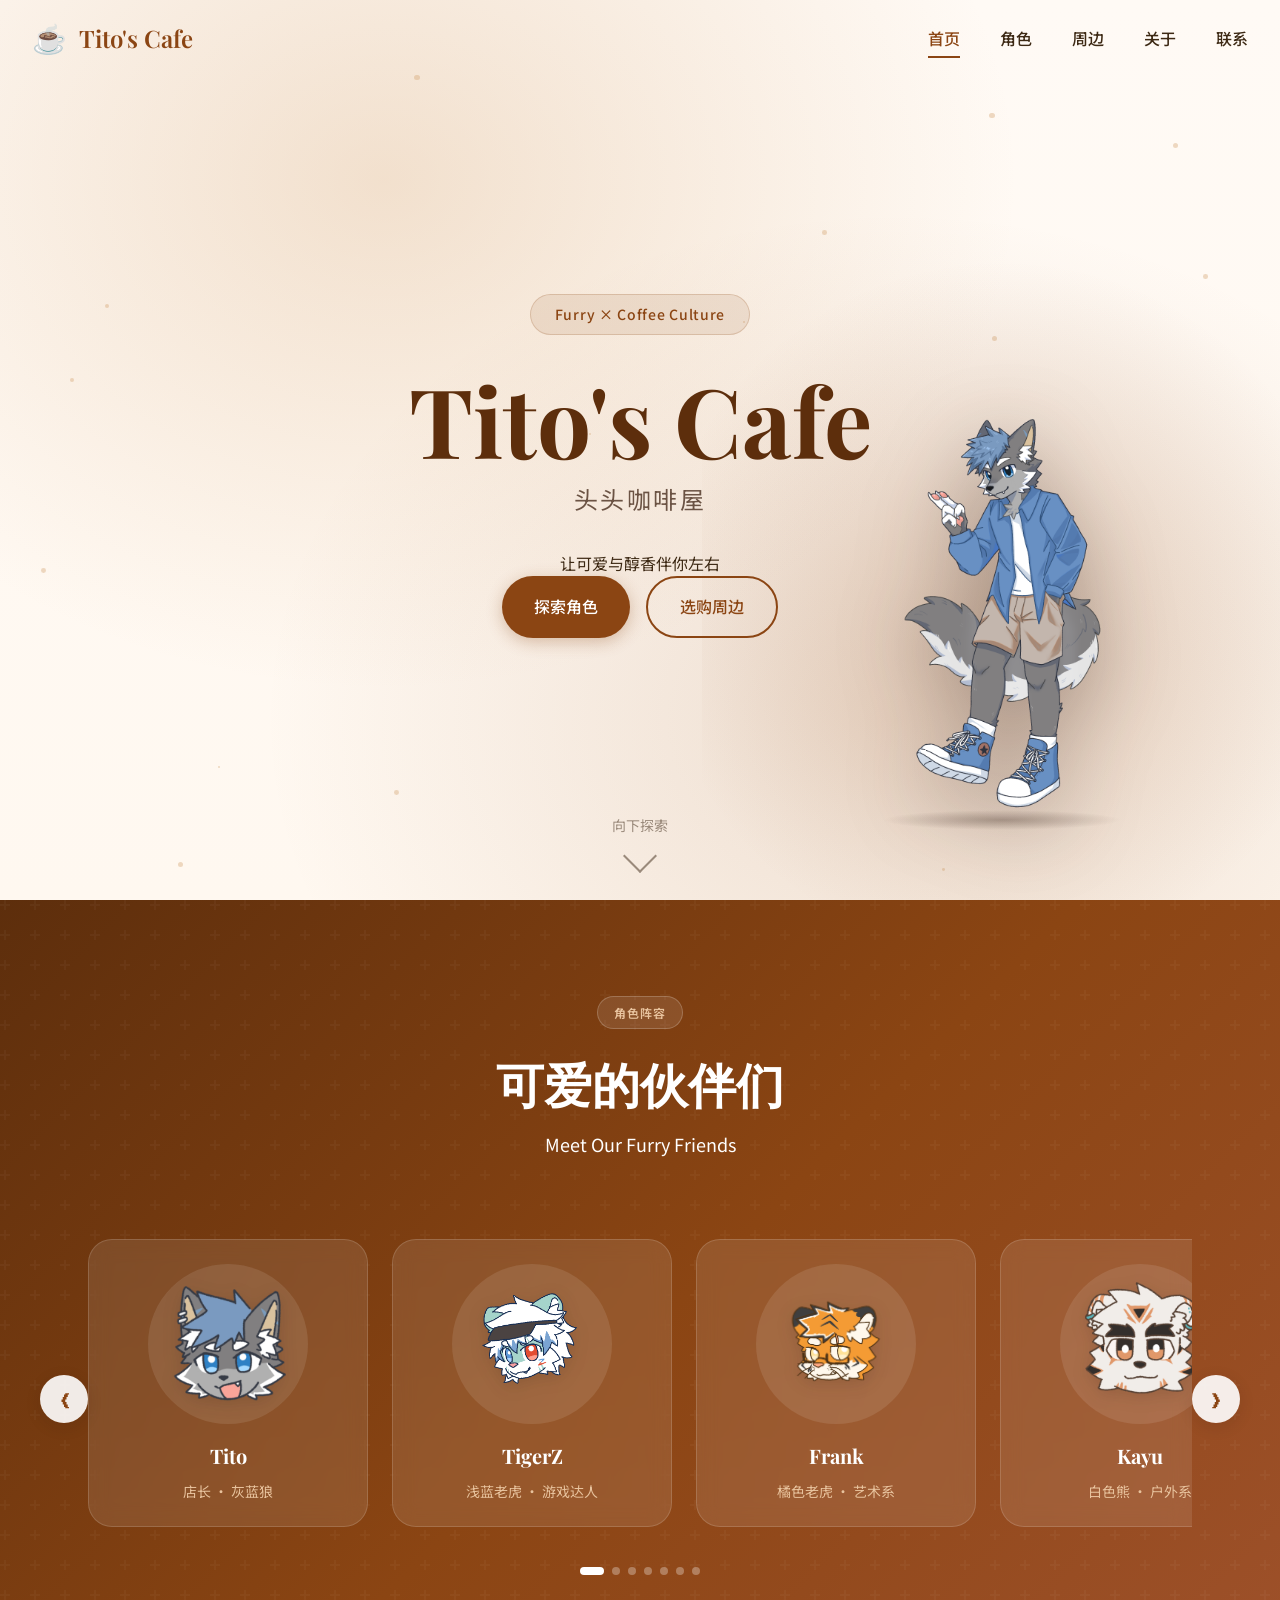
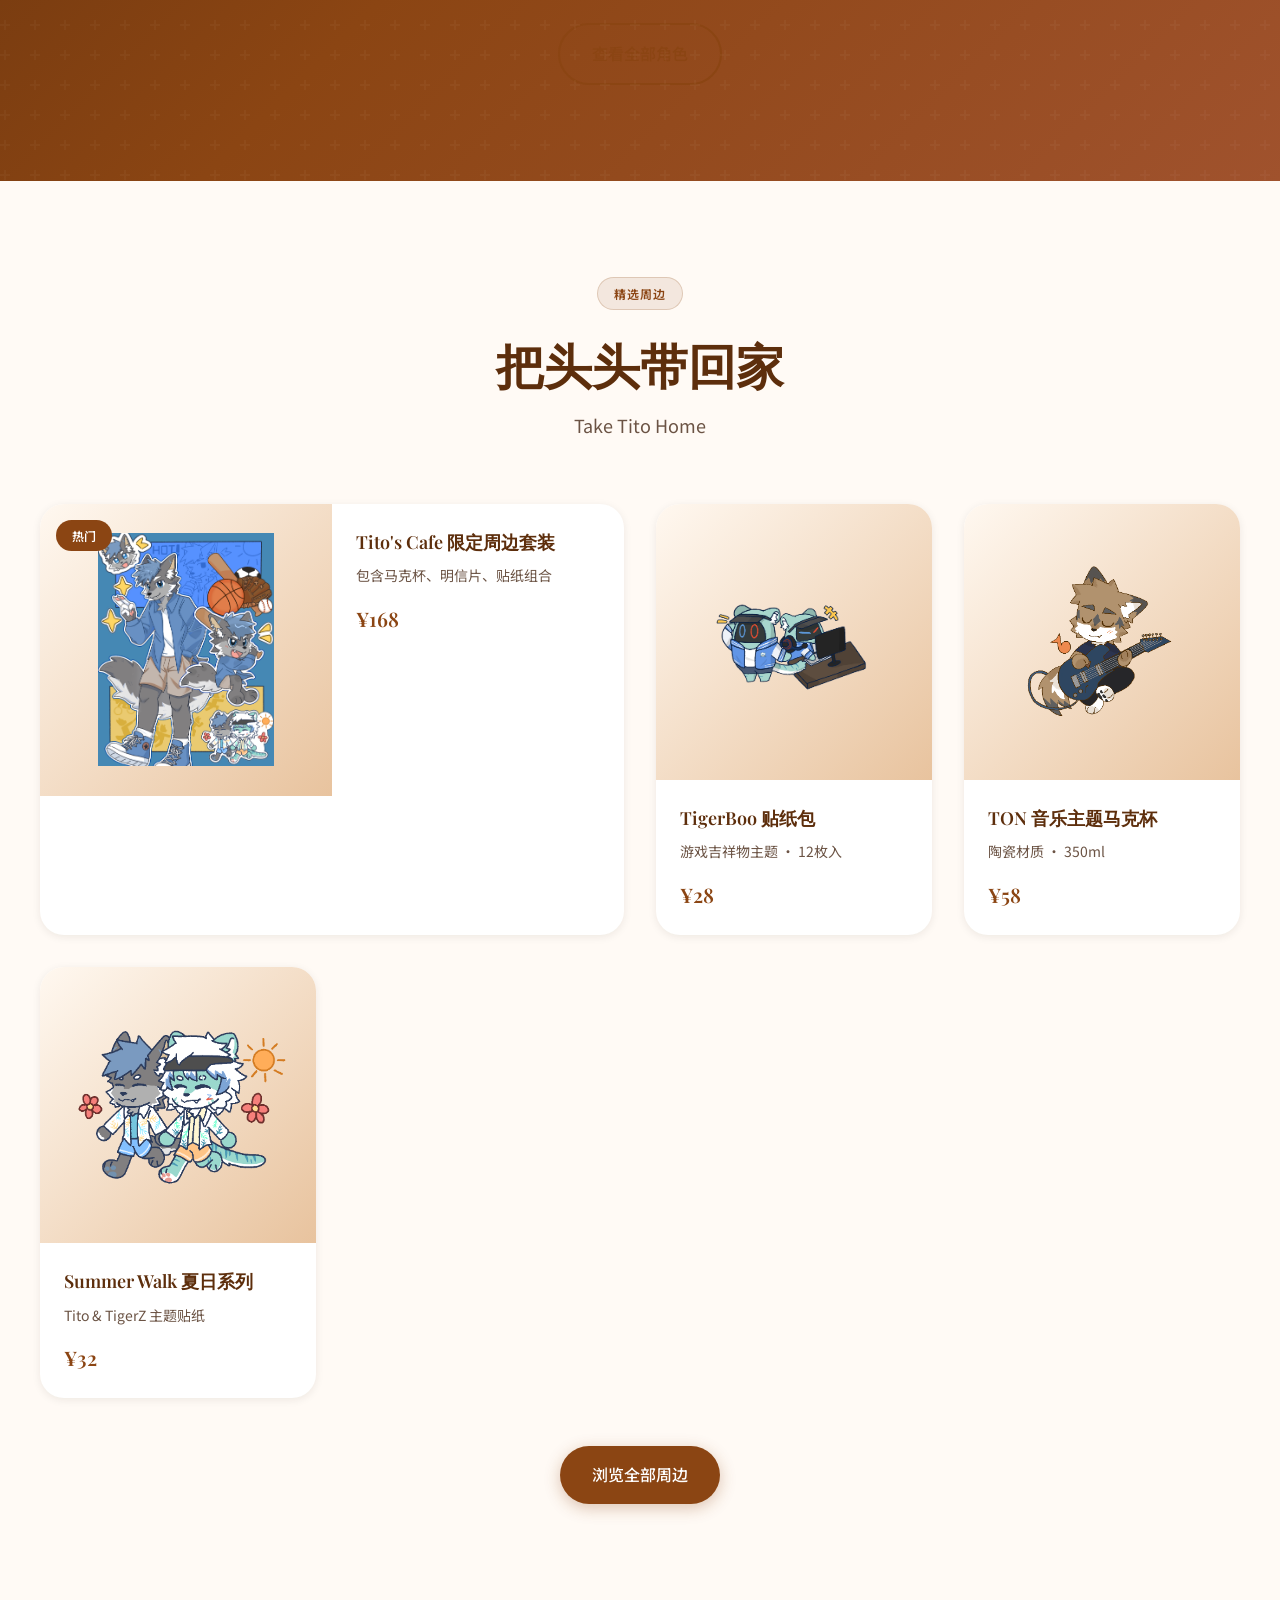
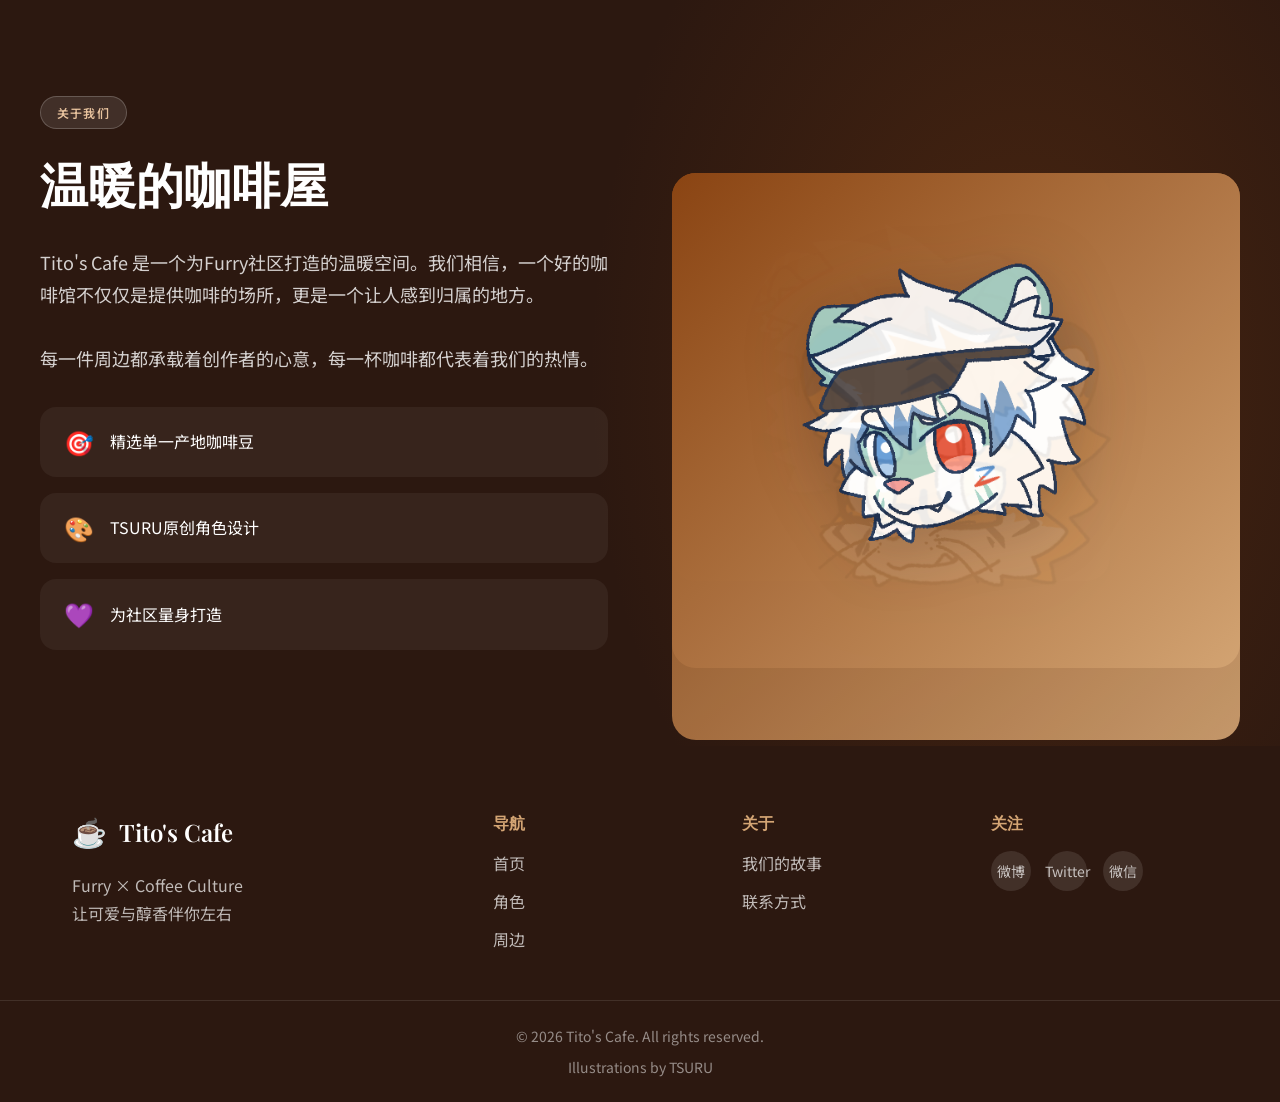
==== commit f12435ca: "feat: deploy minimax static site" ====
--- a/index.html
+++ b/index.html
@@ -1,127 +1,220 @@
 <!DOCTYPE html>
 <html lang="zh-CN">
 <head>
-<meta charset="UTF-8">
-<meta name="viewport" content="width=device-width, initial-scale=1.0">
-<title>Tito's Cafe · 头头咖啡屋</title>
-<meta name="description" content="Tito's Cafe - TSURU汀原创角色作品集">
-<link rel="stylesheet" href="css/style.css">
-<style>
-.brand-en{font-family:var(--font-ui);font-size:0.7rem;letter-spacing:0.15em;text-transform:uppercase;color:var(--color-medium-roast);opacity:0.8}
-.char-species{font-size:0.75rem;color:var(--color-text-muted);margin-top:2px}
-.quick-links{display:grid;grid-template-columns:repeat(3,1fr);gap:var(--space-md);margin-top:var(--space-lg)}
-.quick-link{display:block;background:var(--color-milk);border-radius:var(--radius-md);padding:var(--space-md);text-align:center;transition:all var(--transition-fast)}
-.quick-link:hover{transform:translateY(-4px);box-shadow:var(--shadow-medium)}
-.quick-link__img{height:160px;object-fit:contain;margin:0 auto}
-.quick-link__title{font-family:var(--font-heading);font-size:1.1rem;margin-top:var(--space-sm);color:var(--color-espresso)}
-.quick-link__desc{font-size:0.85rem;color:var(--color-text-muted);margin-top:4px}
-@media(max-width:768px){.quick-links{grid-template-columns:1fr}}
-</style>
+    <meta charset="UTF-8">
+    <meta name="viewport" content="width=device-width, initial-scale=1.0">
+    <title>Tito's Cafe | 头头咖啡屋</title>
+    <link rel="preconnect" href="https://fonts.googleapis.com">
+    <link rel="preconnect" href="https://fonts.gstatic.com" crossorigin>
+    <link href="https://fonts.googleapis.com/css2?family=Noto+Sans+SC:wght@300;400;500;700&family=Playfair+Display:wght@400;600;700&display=swap" rel="stylesheet">
+    <link rel="stylesheet" href="css/style.css">
 </head>
 <body>
-
-<nav class="nav">
-<div class="container nav__inner">
-<a href="index.html" class="nav__brand"><span class="nav__brand-icon">☕</span><span>头头咖啡屋<span class="brand-en" style="display:block;margin-top:-2px">Tito's Cafe</span></span></a>
-<button class="nav__toggle" aria-label="菜单" aria-expanded="false">☰</button>
-<ul class="nav__menu">
-<li><a href="index.html" class="nav__link">首页</a></li>
-<li><a href="characters.html" class="nav__link">角色</a></li>
-<li><a href="shop.html" class="nav__link">周边</a></li>
-<li><a href="gallery.html" class="nav__link">画廊</a></li>
-<li><a href="about.html" class="nav__link">关于</a></li>
-</ul>
-</div>
-</nav>
-
-<section class="hero">
-<div class="hero__bg"></div>
-<div class="container hero__inner">
-<div class="hero__content">
-<span class="hero__tag">Tito's Cafe</span>
-<h1 class="hero__title">头头咖啡屋</h1>
-<p class="hero__desc">Tito、TigerZ、Frank、Kayu、TON。五个家伙，一间咖啡馆，八十多张画。</p>
-<div class="hero__actions">
-<a href="characters.html" class="btn btn--primary">角色 →</a>
-<a href="shop.html" class="btn btn--secondary">周边</a>
-</div>
-</div>
-<div class="hero__image">
-<img src="assets/images/by-TSURU/Tito Stand (Transparent).png" alt="Tito" class="hero__image-main">
-</div>
-</div>
-</section>
-
-<div class="container"><div class="divider">☕</div></div>
-
-<section class="section section--compact">
-<div class="container">
-<div class="section-header">
-<span class="section-header__tag">Characters</span>
-<h2 class="section-header__title">角色</h2>
-</div>
-<div class="char-grid">
-<div class="char-item"><a href="characters.html#tito"><img src="assets/images/by-TSURU/Tito Avatar (Transparent).png" alt=""><p class="char-item__name">Tito</p><p class="char-species">灰狼</p></a></div>
-<div class="char-item"><a href="characters.html#tigerz"><img src="assets/images/by-TSURU/TigerZ Avatar (Transparent).png" alt=""><p class="char-item__name">TigerZ</p><p class="char-species">浅蓝老虎</p></a></div>
-<div class="char-item"><a href="characters.html#frank"><img src="assets/images/by-TSURU/Frank Avatar (Transparent).png" alt=""><p class="char-item__name">Frank</p><p class="char-species">橘色老虎</p></a></div>
-<div class="char-item"><a href="characters.html#kayu"><img src="assets/images/by-TSURU/Kayu Avatar (Transparent).png" alt=""><p class="char-item__name">Kayu</p><p class="char-species">白色熊</p></a></div>
-<div class="char-item"><a href="characters.html#ton"><img src="assets/images/by-TSURU/TON Stand (Transparent).png" alt=""><p class="char-item__name">TON</p><p class="char-species">棕狼</p></a></div>
-</div>
-</div>
-</section>
-
-<section class="section section--compact" style="background:var(--color-milk)">
-<div class="container">
-<div class="section-header">
-<span class="section-header__tag">Explore</span>
-<h2 class="section-header__title">浏览</h2>
-</div>
-<div class="quick-links">
-<a href="gallery.html#stands" class="quick-link">
-<img src="assets/images/by-TSURU/Tito Sketch Set (Clean BG).png" alt="" class="quick-link__img">
-<p class="quick-link__title">立绘 & 头像</p>
-<p class="quick-link__desc">Stand · Avatar · Sketch Set</p>
-</a>
-<a href="gallery.html#chibi" class="quick-link">
-<img src="assets/images/by-TSURU/Tito Strike Chibi (Transparent).png" alt="" class="quick-link__img">
-<p class="quick-link__title">Q版 & 表情</p>
-<p class="quick-link__desc">Chibi · Meme · 表情包素材</p>
-</a>
-<a href="gallery.html#scenes" class="quick-link">
-<img src="assets/images/by-TSURU/Summer Walk (with Tito TigerZ).png" alt="" class="quick-link__img">
-<p class="quick-link__title">场景 & 合影</p>
-<p class="quick-link__desc">Photo · Summer Walk · Comic</p>
-</a>
-</div>
-</div>
-</section>
-
-<section class="section section--compact">
-<div class="container">
-<div class="section-header">
-<span class="section-header__tag">Shop</span>
-<h2 class="section-header__title">周边</h2>
-</div>
-<div class="grid grid--4">
-<div class="card"><img src="assets/images/by-TSURU/Tito Stand (Transparent).png" alt="" class="card__image card__image--contain"><div class="card__body"><h3 class="card__title">角色立牌</h3></div><div class="card__footer"><span class="card__price">¥48</span><a href="shop.html" class="btn btn--small btn--primary">→</a></div></div>
-<div class="card"><img src="assets/images/by-TSURU/TigerZ TigerBoo (Game Mascot NETA Mascot) (Transparent).png" alt="" class="card__image card__image--contain"><div class="card__body"><h3 class="card__title">TigerBoo 挂件</h3></div><div class="card__footer"><span class="card__price">¥58</span><a href="shop.html" class="btn btn--small btn--primary">→</a></div></div>
-<div class="card"><img src="assets/images/by-TSURU/Frank Drawing Chibi (Transparent).png" alt="" class="card__image card__image--contain"><div class="card__body"><h3 class="card__title">Q版贴纸</h3></div><div class="card__footer"><span class="card__price">¥22</span><a href="shop.html" class="btn btn--small btn--primary">→</a></div></div>
-<div class="card"><img src="assets/images/by-TSURU/Summer Walk (with Tito TigerZ).png" alt="" class="card__image card__image--contain"><div class="card__body"><h3 class="card__title">场景明信片</h3></div><div class="card__footer"><span class="card__price">¥28</span><a href="shop.html" class="btn btn--small btn--primary">→</a></div></div>
-</div>
-</div>
-</section>
-
-<div class="lightbox" role="dialog" aria-label="图片预览" aria-modal="true"><div class="lightbox__content"><button class="lightbox__close" aria-label="关闭">×</button><img src="" alt="" class="lightbox__img"></div></div>
-
-<footer class="footer">
-<div class="container footer__inner">
-<div><p class="footer__brand">☕ Tito's Cafe · 头头咖啡屋</p></div>
-<div><p class="footer__heading">页面</p><ul class="footer__links"><li><a href="index.html">首页</a></li><li><a href="characters.html">角色</a></li><li><a href="shop.html">周边</a></li><li><a href="gallery.html">画廊</a></li></ul></div>
-<div><p class="footer__heading">关于</p><ul class="footer__links"><li><a href="about.html">关于</a></li></ul></div>
-</div>
-<div class="container footer__bottom"><span>© Tito's Cafe</span></div>
-</footer>
-
-<script src="js/main.js"></script>
+    <!-- 导航栏 -->
+    <nav class="navbar" id="navbar">
+        <div class="nav-container">
+            <a href="index.html" class="logo">
+                <span class="logo-icon">☕</span>
+                <span class="logo-text">Tito's Cafe</span>
+            </a>
+            <button class="nav-toggle" id="navToggle" aria-label="菜单">
+                <span></span>
+                <span></span>
+                <span></span>
+            </button>
+            <ul class="nav-menu" id="navMenu">
+                <li><a href="index.html" class="active">首页</a></li>
+                <li><a href="characters.html">角色</a></li>
+                <li><a href="products.html">周边</a></li>
+                <li><a href="about.html">关于</a></li>
+                <li><a href="contact.html">联系</a></li>
+            </ul>
+        </div>
+    </nav>
+
+    <!-- 英雄区域 -->
+    <header class="hero" id="hero">
+        <div class="hero-background">
+            <div class="hero-gradient"></div>
+            <div class="hero-particles" id="particles"></div>
+        </div>
+        <div class="hero-content">
+            <div class="hero-badge">Furry × Coffee Culture</div>
+            <h1 class="hero-title">
+                <span class="title-main">Tito's Cafe</span>
+                <span class="title-sub">头头咖啡屋</span>
+            </h1>
+            <p class="hero-tagline">让可爱与醇香伴你左右</p>
+            <div class="hero-cta">
+                <a href="characters.html" class="btn btn-primary">探索角色</a>
+                <a href="products.html" class="btn btn-secondary">选购周边</a>
+            </div>
+        </div>
+        <div class="hero-character show" id="heroCharacter">
+            <div class="character-glow"></div>
+            <img src="images/Tito Stand (Transparent).png" alt="Tito - 店长" class="character-main">
+            <div class="character-shadow"></div>
+        </div>
+        <div class="scroll-indicator">
+            <span>向下探索</span>
+            <div class="scroll-arrow"></div>
+        </div>
+    </header>
+
+    <!-- 角色阵容 -->
+    <section class="characters-preview" id="charactersPreview">
+        <div class="section-header light">
+            <span class="section-tag">角色阵容</span>
+            <h2 class="section-title">可爱的伙伴们</h2>
+            <p class="section-subtitle">Meet Our Furry Friends</p>
+        </div>
+        <div class="character-carousel" id="characterCarousel">
+            <div class="carousel-track" id="carouselTrack"></div>
+            <button class="carousel-btn prev" id="carouselPrev">❮</button>
+            <button class="carousel-btn next" id="carouselNext">❯</button>
+            <div class="carousel-dots" id="carouselDots"></div>
+        </div>
+        <div class="section-cta">
+            <a href="characters.html" class="btn btn-outline">查看全部角色</a>
+        </div>
+    </section>
+
+    <!-- 产品展示 -->
+    <section class="featured-products" id="featuredProducts">
+        <div class="section-header">
+            <span class="section-tag">精选周边</span>
+            <h2 class="section-title">把头头带回家</h2>
+            <p class="section-subtitle">Take Tito Home</p>
+        </div>
+        <div class="products-grid">
+            <div class="product-card featured">
+                <div class="product-badge">热门</div>
+                <div class="product-image">
+                    <img src="images/Tito Sketch Set (Clean BG).png" alt="Tito's Cafe限定周边">
+                </div>
+                <div class="product-info">
+                    <h3>Tito's Cafe 限定周边套装</h3>
+                    <p>包含马克杯、明信片、贴纸组合</p>
+                    <span class="product-price">¥168</span>
+                </div>
+            </div>
+            <div class="product-card">
+                <div class="product-image">
+                    <img src="images/TigerZ TigerBoo Sticker (Game Mascot NETA Mascot) (Transparent).png" alt="角色贴纸">
+                </div>
+                <div class="product-info">
+                    <h3>TigerBoo 贴纸包</h3>
+                    <p>游戏吉祥物主题 · 12枚入</p>
+                    <span class="product-price">¥28</span>
+                </div>
+            </div>
+            <div class="product-card">
+                <div class="product-image">
+                    <img src="images/TON Playing Guitar Sticker (Transparent).png" alt="艺术微喷明信片">
+                </div>
+                <div class="product-info">
+                    <h3>TON 音乐主题马克杯</h3>
+                    <p>陶瓷材质 · 350ml</p>
+                    <span class="product-price">¥58</span>
+                </div>
+            </div>
+            <div class="product-card">
+                <div class="product-image">
+                    <img src="images/Summer Walk Sticker (with Tito TigerZ) (Transparent).png" alt="夏日限定">
+                </div>
+                <div class="product-info">
+                    <h3>Summer Walk 夏日系列</h3>
+                    <p>Tito & TigerZ 主题贴纸</p>
+                    <span class="product-price">¥32</span>
+                </div>
+            </div>
+        </div>
+        <div class="section-cta">
+            <a href="products.html" class="btn btn-primary">浏览全部周边</a>
+        </div>
+    </section>
+
+    <!-- 咖啡文化 -->
+    <section class="coffee-culture" id="coffeeCulture">
+        <div class="culture-content">
+            <div class="culture-text">
+                <span class="section-tag dark">关于我们</span>
+                <h2>温暖的咖啡屋</h2>
+                <p>Tito's Cafe 是一个为Furry社区打造的温暖空间。我们相信，一个好的咖啡馆不仅仅是提供咖啡的场所，更是一个让人感到归属的地方。</p>
+                <p>每一件周边都承载着创作者的心意，每一杯咖啡都代表着我们的热情。</p>
+                <div class="culture-features">
+                    <div class="feature-item">
+                        <span class="feature-icon">🎯</span>
+                        <span>精选单一产地咖啡豆</span>
+                    </div>
+                    <div class="feature-item">
+                        <span class="feature-icon">🎨</span>
+                        <span>TSURU原创角色设计</span>
+                    </div>
+                    <div class="feature-item">
+                        <span class="feature-icon">💜</span>
+                        <span>为社区量身打造</span>
+                    </div>
+                </div>
+            </div>
+            <div class="culture-visual">
+                <div class="visual-stack">
+                    <div class="stack-item stack-1">
+                        <img src="images/Kayu Avatar (Transparent).png" alt="Kayu">
+                    </div>
+                    <div class="stack-item stack-2">
+                        <img src="images/Frank Avatar (Transparent).png" alt="Frank">
+                    </div>
+                    <div class="stack-item stack-3">
+                        <img src="images/TigerZ Avatar (Transparent).png" alt="TigerZ">
+                    </div>
+                </div>
+            </div>
+        </div>
+    </section>
+
+    <!-- 页脚 -->
+    <footer class="footer" id="footer">
+        <div class="footer-main">
+            <div class="footer-brand">
+                <div class="footer-logo">
+                    <span class="logo-icon">☕</span>
+                    <span>Tito's Cafe</span>
+                </div>
+                <p>Furry × Coffee Culture<br>让可爱与醇香伴你左右</p>
+            </div>
+            <div class="footer-links">
+                <div class="link-group">
+                    <h4>导航</h4>
+                    <ul>
+                        <li><a href="index.html">首页</a></li>
+                        <li><a href="characters.html">角色</a></li>
+                        <li><a href="products.html">周边</a></li>
+                    </ul>
+                </div>
+                <div class="link-group">
+                    <h4>关于</h4>
+                    <ul>
+                        <li><a href="about.html">我们的故事</a></li>
+                        <li><a href="contact.html">联系方式</a></li>
+                    </ul>
+                </div>
+                <div class="link-group">
+                    <h4>关注</h4>
+                    <div class="social-links">
+                        <a href="#" class="social-link">微博</a>
+                        <a href="#" class="social-link">Twitter</a>
+                        <a href="#" class="social-link">微信</a>
+                    </div>
+                </div>
+            </div>
+        </div>
+        <div class="footer-bottom">
+            <p>&copy; 2026 Tito's Cafe. All rights reserved.</p>
+            <p class="footer-credit">Illustrations by TSURU</p>
+        </div>
+    </footer>
+
+    <script src="js/script.js"></script>
 </body>
 </html>
--- a/css/style.css
+++ b/css/style.css
@@ -1,955 +1,1169 @@
 /* ============================================
-   头头咖啡屋 | Tito Coffee House
-   设计理念：默会知识 (The Tacit Dimension)
-   - 访客无需说明即可感受温暖
-   - 运营者的心意自然流露于细节
-   - 作品以本身的力量说话
+   头头咖啡屋 - Toutou Coffee House
+   设计哲学：Michael Polanyi 默会原理
    ============================================ */
 
-/* ---- CSS Variables ---- */
+/* CSS变量 - 设计系统 */
 :root {
-  /* 咖啡色系主色调 */
-  --color-espresso: #3D3229;
-  --color-dark-roast: #5C4A3A;
-  --color-medium-roast: #8B6F4E;
-  --color-light-roast: #D4A574;
-  --color-cream: #FDF6EC;
-  --color-milk: #FFF8F0;
-  --color-steam: #FFFDF9;
-
-  /* 强调色 */
-  --color-peach: #E8A87C;
-  --color-blush: #C38D9E;
-  --color-mint: #85CDCA;
-  --color-honey: #F2D096;
-
-  /* 功能色 */
-  --color-text: var(--color-espresso);
-  --color-text-muted: var(--color-dark-roast);
-  --color-link: var(--color-medium-roast);
-  --color-link-hover: var(--color-peach);
-
-  /* 字体 */
-  --font-body: 'Georgia', 'Noto Serif SC', 'Songti SC', serif;
-  --font-heading: 'Georgia', 'Noto Serif SC', serif;
-  --font-ui: -apple-system, BlinkMacSystemFont, 'Segoe UI', sans-serif;
-
-  /* 间距 */
-  --space-xs: 0.5rem;
-  --space-sm: 1rem;
-  --space-md: 2rem;
-  --space-lg: 4rem;
-  --space-xl: 6rem;
-
-  /* 圆角 */
-  --radius-sm: 8px;
-  --radius-md: 16px;
-  --radius-lg: 24px;
-  --radius-pill: 9999px;
-
-  /* 阴影 */
-  --shadow-soft: 0 4px 20px rgba(61, 50, 41, 0.08);
-  --shadow-medium: 0 8px 32px rgba(61, 50, 41, 0.12);
-  --shadow-strong: 0 12px 48px rgba(61, 50, 41, 0.16);
-
-  /* 过渡 */
-  --transition-fast: 0.2s ease;
-  --transition-medium: 0.4s cubic-bezier(0.25, 0.46, 0.45, 0.94);
-}
-
-/* ---- Reset & Base ---- */
+    /* 色彩系统 */
+    --color-primary: #8B4513;
+    --color-primary-light: #A0522D;
+    --color-primary-dark: #5D2E0C;
+    --color-secondary: #D4A574;
+    --color-accent: #E8C39E;
+    --color-cream: #FFF8F0;
+    --color-warm-white: #FFFAF5;
+    --color-dark: #2C1810;
+    --color-text: #3D2914;
+    --color-text-light: #6B5344;
+    --color-text-muted: #9A8A7B;
+    
+    /* 角色主题色 */
+    --color-tigerz: #FF6B35;
+    --color-tigerboo: #9B59B6;
+    --color-ton: #3498DB;
+    --color-kayu: #27AE60;
+    --color-dian: #E74C3C;
+    --color-frank: #7F8C8D;
+    
+    /* 阴影 */
+    --shadow-sm: 0 2px 8px rgba(44, 24, 16, 0.08);
+    --shadow-md: 0 4px 16px rgba(44, 24, 16, 0.12);
+    --shadow-lg: 0 8px 32px rgba(44, 24, 16, 0.16);
+    --shadow-glow: 0 0 40px rgba(139, 69, 19, 0.2);
+    
+    /* 圆角 */
+    --radius-sm: 8px;
+    --radius-md: 16px;
+    --radius-lg: 24px;
+    --radius-xl: 32px;
+    --radius-full: 9999px;
+    
+    /* 过渡 */
+    --transition-fast: 0.2s ease;
+    --transition-normal: 0.3s ease;
+    --transition-slow: 0.5s ease;
+    --transition-spring: 0.4s cubic-bezier(0.34, 1.56, 0.64, 1);
+    
+    /* 字体 */
+    --font-display: 'Playfair Display', Georgia, serif;
+    --font-body: 'Noto Sans SC', -apple-system, BlinkMacSystemFont, sans-serif;
+}
+
+/* 重置与基础 */
 *, *::before, *::after {
-  box-sizing: border-box;
-  margin: 0;
-  padding: 0;
+    margin: 0;
+    padding: 0;
+    box-sizing: border-box;
 }
 
 html {
-  scroll-behavior: smooth;
-  font-size: 16px;
+    scroll-behavior: smooth;
+    font-size: 16px;
 }
 
 body {
-  font-family: var(--font-body);
-  color: var(--color-text);
-  background-color: var(--color-cream);
-  line-height: 1.8;
-  -webkit-font-smoothing: antialiased;
-  -moz-osx-font-smoothing: grayscale;
+    font-family: var(--font-body);
+    color: var(--color-text);
+    background-color: var(--color-warm-white);
+    line-height: 1.6;
+    overflow-x: hidden;
+    -webkit-font-smoothing: antialiased;
+    -moz-osx-font-smoothing: grayscale;
+}
+
+/* 背景纹理 */
+body::before {
+    content: '';
+    position: fixed;
+    top: 0;
+    left: 0;
+    width: 100%;
+    height: 100%;
+    background-image: 
+        radial-gradient(circle at 20% 80%, rgba(139, 69, 19, 0.03) 0%, transparent 50%),
+        radial-gradient(circle at 80% 20%, rgba(139, 69, 19, 0.03) 0%, transparent 50%);
+    pointer-events: none;
+    z-index: -1;
+}
+
+a {
+    text-decoration: none;
+    color: inherit;
+    transition: color var(--transition-fast);
+}
+
+ul {
+    list-style: none;
 }
 
 img {
-  max-width: 100%;
-  height: auto;
-  display: block;
-}
-
-a {
-  color: var(--color-link);
-  text-decoration: none;
-  transition: color var(--transition-fast);
-}
-
-a:hover {
-  color: var(--color-link-hover);
-}
-
-/* ---- Typography ---- */
-h1, h2, h3, h4 {
-  font-family: var(--font-heading);
-  font-weight: 600;
-  line-height: 1.3;
-  color: var(--color-espresso);
-}
-
-h1 { font-size: clamp(2rem, 5vw, 3.5rem); }
-h2 { font-size: clamp(1.5rem, 3vw, 2.5rem); }
-h3 { font-size: clamp(1.2rem, 2vw, 1.8rem); }
-
-p {
-  margin-bottom: var(--space-sm);
-}
-
-/* ---- Layout ---- */
-.container {
-  max-width: 1200px;
-  margin: 0 auto;
-  padding: 0 var(--space-md);
-}
-
-.section {
-  padding: var(--space-xl) 0;
-}
-
-.section--compact {
-  padding: var(--space-lg) 0;
-}
-
-/* ---- Navigation ---- */
-.nav {
-  position: sticky;
-  top: 0;
-  z-index: 100;
-  background: rgba(253, 246, 236, 0.92);
-  backdrop-filter: blur(12px);
-  -webkit-backdrop-filter: blur(12px);
-  border-bottom: 1px solid rgba(139, 111, 78, 0.1);
-}
-
-.nav__inner {
-  display: flex;
-  align-items: center;
-  justify-content: space-between;
-  height: 72px;
-}
-
-.nav__brand {
-  font-family: var(--font-heading);
-  font-size: 1.4rem;
-  font-weight: 600;
-  color: var(--color-espresso);
-  display: flex;
-  align-items: center;
-  gap: var(--space-xs);
-}
-
-.nav__brand-icon {
-  width: 36px;
-  height: 36px;
-  border-radius: var(--radius-pill);
-  background: var(--color-light-roast);
-  display: flex;
-  align-items: center;
-  justify-content: center;
-  font-size: 1.2rem;
-}
-
-.nav__menu {
-  display: flex;
-  list-style: none;
-  gap: var(--space-md);
-}
-
-.nav__link {
-  font-family: var(--font-ui);
-  font-size: 0.95rem;
-  font-weight: 500;
-  color: var(--color-dark-roast);
-  position: relative;
-  padding: var(--space-xs) 0;
-}
-
-.nav__link::after {
-  content: '';
-  position: absolute;
-  bottom: 0;
-  left: 0;
-  width: 0;
-  height: 2px;
-  background: var(--color-peach);
-  transition: width var(--transition-medium);
-  border-radius: 1px;
-}
-
-.nav__link:hover::after,
-.nav__link--active::after {
-  width: 100%;
-}
-
-.nav__toggle {
-  display: none;
-  background: none;
-  border: none;
-  font-size: 1.5rem;
-  cursor: pointer;
-  color: var(--color-espresso);
-}
-
-/* ---- Hero Section ---- */
-.hero {
-  position: relative;
-  padding: var(--space-xl) 0;
-  overflow: hidden;
-}
-
-.hero__bg {
-  position: absolute;
-  inset: 0;
-  opacity: 0.04;
-  background-image: url("data:image/svg+xml,%3Csvg width='60' height='60' viewBox='0 0 60 60' xmlns='http://www.w3.org/2000/svg'%3E%3Cg fill='none' fill-rule='evenodd'%3E%3Cg fill='%233D3229' fill-opacity='1'%3E%3Cpath d='M36 34v-4h-2v4h-4v2h4v4h2v-4h4v-2h-4zm0-30V0h-2v4h-4v2h4v4h2V6h4V4h-4zM6 34v-4H4v4H0v2h4v4h2v-4h4v-2H6zM6 4V0H4v4H0v2h4v4h2V6h4V4H6z'/%3E%3C/g%3E%3C/g%3E%3C/svg%3E");
-  pointer-events: none;
-}
-
-.hero__inner {
-  position: relative;
-  display: grid;
-  grid-template-columns: 1fr 1fr;
-  gap: var(--space-lg);
-  align-items: center;
-  min-height: 60vh;
-}
-
-.hero__content {
-  max-width: 540px;
-}
-
-.hero__tag {
-  display: inline-block;
-  font-family: var(--font-ui);
-  font-size: 0.8rem;
-  font-weight: 500;
-  letter-spacing: 0.1em;
-  text-transform: uppercase;
-  color: var(--color-medium-roast);
-  background: var(--color-honey);
-  padding: var(--space-xs) var(--space-sm);
-  border-radius: var(--radius-pill);
-  margin-bottom: var(--space-sm);
-}
-
-.hero__title {
-  margin-bottom: var(--space-sm);
-  line-height: 1.2;
-}
-
-.hero__title-accent {
-  color: var(--color-peach);
-  font-style: italic;
-}
-
-.hero__desc {
-  font-size: 1.1rem;
-  color: var(--color-text-muted);
-  margin-bottom: var(--space-md);
-  line-height: 1.8;
-}
-
-.hero__actions {
-  display: flex;
-  gap: var(--space-sm);
-  flex-wrap: wrap;
-}
-
-.hero__image {
-  position: relative;
-  display: flex;
-  justify-content: center;
-  align-items: center;
-}
-
-.hero__image-main {
-  max-height: 480px;
-  width: auto;
-  border-radius: var(--radius-lg);
-  filter: drop-shadow(var(--shadow-medium));
-  transition: transform var(--transition-medium);
-}
-
-.hero__image:hover .hero__image-main {
-  transform: scale(1.02) rotate(-1deg);
-}
-
-/* ---- Buttons ---- */
-.btn {
-  display: inline-flex;
-  align-items: center;
-  justify-content: center;
-  gap: var(--space-xs);
-  padding: var(--space-sm) var(--space-md);
-  font-family: var(--font-ui);
-  font-size: 0.95rem;
-  font-weight: 500;
-  border-radius: var(--radius-pill);
-  border: none;
-  cursor: pointer;
-  transition: all var(--transition-fast);
-}
-
-.btn--primary {
-  background: var(--color-medium-roast);
-  color: white;
-}
-
-.btn--primary:hover {
-  background: var(--color-dark-roast);
-  color: white;
-  transform: translateY(-2px);
-  box-shadow: var(--shadow-medium);
-}
-
-.btn--secondary {
-  background: transparent;
-  color: var(--color-medium-roast);
-  border: 2px solid var(--color-light-roast);
-}
-
-.btn--secondary:hover {
-  background: var(--color-light-roast);
-  color: white;
-  border-color: var(--color-medium-roast);
-}
-
-.btn--small {
-  padding: var(--space-xs) var(--space-sm);
-  font-size: 0.85rem;
-}
-
-/* ---- Cards ---- */
-.card {
-  background: var(--color-milk);
-  border-radius: var(--radius-md);
-  overflow: hidden;
-  box-shadow: var(--shadow-soft);
-  transition: all var(--transition-medium);
-}
-
-.card:hover {
-  transform: translateY(-4px);
-  box-shadow: var(--shadow-strong);
-}
-
-.card__image {
-  width: 100%;
-  aspect-ratio: 4 / 3;
-  object-fit: cover;
-  background: var(--color-cream);
-}
-
-.card__image--contain {
-  object-fit: contain;
-  padding: var(--space-sm);
-}
-
-.card__body {
-  padding: var(--space-md);
-}
-
-.card__title {
-  font-size: 1.2rem;
-  margin-bottom: var(--space-xs);
-}
-
-.card__text {
-  font-size: 0.95rem;
-  color: var(--color-text-muted);
-  line-height: 1.6;
-}
-
-.card__footer {
-  padding: var(--space-sm) var(--space-md);
-  border-top: 1px solid rgba(139, 111, 78, 0.1);
-  display: flex;
-  justify-content: space-between;
-  align-items: center;
-}
-
-.card__price {
-  font-family: var(--font-ui);
-  font-weight: 600;
-  font-size: 1.1rem;
-  color: var(--color-peach);
-}
-
-/* ---- Grid ---- */
-.grid {
-  display: grid;
-  gap: var(--space-md);
-}
-
-.grid--2 { grid-template-columns: repeat(2, 1fr); }
-.grid--3 { grid-template-columns: repeat(3, 1fr); }
-.grid--4 { grid-template-columns: repeat(4, 1fr); }
-
-/* ---- Section Header ---- */
-.section-header {
-  text-align: center;
-  margin-bottom: var(--space-lg);
-}
-
-.section-header__tag {
-  display: inline-block;
-  font-family: var(--font-ui);
-  font-size: 0.75rem;
-  font-weight: 500;
-  letter-spacing: 0.15em;
-  text-transform: uppercase;
-  color: var(--color-medium-roast);
-  margin-bottom: var(--space-xs);
-}
-
-.section-header__title {
-  margin-bottom: var(--space-sm);
-}
-
-.section-header__desc {
-  max-width: 600px;
-  margin: 0 auto;
-  color: var(--color-text-muted);
-}
-
-/* ---- Character Grid (Home) ---- */
-.char-grid {
-  display: grid;
-  grid-template-columns: repeat(auto-fill, minmax(140px, 1fr));
-  gap: var(--space-md);
-}
-
-.char-item {
-  text-align: center;
-}
-
-.char-item a {
-  display: block;
-  background: var(--color-milk);
-  border-radius: var(--radius-md);
-  padding: var(--space-md) var(--space-sm);
-  transition: all var(--transition-fast);
-}
-
-.char-item a:hover {
-  transform: translateY(-4px);
-  box-shadow: var(--shadow-medium);
-}
-
-.char-item img {
-  max-height: 140px;
-  margin: 0 auto;
-  border-radius: var(--radius-sm);
-}
-
-.char-item__name {
-  font-family: var(--font-heading);
-  font-size: 1.1rem;
-  margin-top: var(--space-sm);
-  color: var(--color-espresso);
-}
-
-/* ---- Character Cards ---- */
-.character-card {
-  display: grid;
-  grid-template-columns: 1fr 1fr;
-  gap: var(--space-lg);
-  align-items: center;
-  background: var(--color-milk);
-  border-radius: var(--radius-lg);
-  padding: var(--space-lg);
-  box-shadow: var(--shadow-soft);
-  margin-bottom: var(--space-lg);
-}
-
-.character-card:nth-child(even) {
-  direction: rtl;
-}
-
-.character-card:nth-child(even) > * {
-  direction: ltr;
-}
-
-.character-card__image {
-  width: 100%;
-  max-height: 400px;
-  object-fit: contain;
-  border-radius: var(--radius-md);
-}
-
-.character-card__content {
-  padding: var(--space-sm);
-}
-
-.character-card__name {
-  font-size: 1.8rem;
-  margin-bottom: var(--space-xs);
-}
-
-.character-card__role {
-  display: inline-block;
-  font-family: var(--font-ui);
-  font-size: 0.8rem;
-  font-weight: 500;
-  color: var(--color-medium-roast);
-  background: var(--color-honey);
-  padding: 4px 12px;
-  border-radius: var(--radius-pill);
-  margin-bottom: var(--space-sm);
-}
-
-.character-card__desc {
-  color: var(--color-text-muted);
-  line-height: 1.8;
-}
-
-/* ---- Gallery ---- */
-.gallery {
-  display: grid;
-  grid-template-columns: repeat(auto-fill, minmax(280px, 1fr));
-  gap: var(--space-sm);
-}
-
-.gallery__item {
-  position: relative;
-  border-radius: var(--radius-md);
-  overflow: hidden;
-  aspect-ratio: 1;
-  cursor: pointer;
-  background: var(--color-milk);
-}
-
-.gallery__item img {
-  width: 100%;
-  height: 100%;
-  object-fit: cover;
-  transition: transform var(--transition-medium);
-}
-
-.gallery__item:hover img {
-  transform: scale(1.05);
-}
-
-.gallery__overlay {
-  position: absolute;
-  inset: 0;
-  background: linear-gradient(transparent 50%, rgba(61, 50, 41, 0.7));
-  display: flex;
-  flex-direction: column;
-  justify-content: flex-end;
-  padding: var(--space-md);
-  opacity: 0;
-  transition: opacity var(--transition-fast);
-}
-
-.gallery__item:hover .gallery__overlay {
-  opacity: 1;
-}
-
-.gallery__title {
-  color: white;
-  font-size: 1.1rem;
-  margin-bottom: 4px;
-}
-
-.gallery__artist {
-  color: rgba(255, 255, 255, 0.8);
-  font-size: 0.85rem;
-}
-
-/* ---- Lightbox ---- */
-.lightbox {
-  position: fixed;
-  inset: 0;
-  z-index: 200;
-  background: rgba(61, 50, 41, 0.95);
-  display: flex;
-  align-items: center;
-  justify-content: center;
-  opacity: 0;
-  pointer-events: none;
-  transition: opacity var(--transition-fast);
-}
-
-.lightbox--open {
-  opacity: 1;
-  pointer-events: auto;
-}
-
-.lightbox__content {
-  position: relative;
-  max-width: 90vw;
-  max-height: 90vh;
-}
-
-.lightbox__img {
-  max-width: 100%;
-  max-height: 90vh;
-  border-radius: var(--radius-md);
-}
-
-.lightbox__close {
-  position: absolute;
-  top: -48px;
-  right: 0;
-  background: none;
-  border: none;
-  color: white;
-  font-size: 2rem;
-  cursor: pointer;
-  opacity: 0.8;
-  transition: opacity var(--transition-fast);
-}
-
-.lightbox__close:hover {
-  opacity: 1;
-}
-
-/* ---- Footer ---- */
-.footer {
-  background: var(--color-espresso);
-  color: var(--color-light-roast);
-  padding: var(--space-lg) 0 var(--space-md);
-}
-
-.footer__inner {
-  display: grid;
-  grid-template-columns: 2fr 1fr 1fr 1fr;
-  gap: var(--space-lg);
-  margin-bottom: var(--space-lg);
-}
-
-.footer__brand {
-  font-family: var(--font-heading);
-  font-size: 1.3rem;
-  color: var(--color-cream);
-  margin-bottom: var(--space-sm);
-}
-
-.footer__desc {
-  font-size: 0.9rem;
-  color: var(--color-light-roast);
-  line-height: 1.7;
-  max-width: 280px;
-}
-
-.footer__heading {
-  font-family: var(--font-ui);
-  font-size: 0.85rem;
-  font-weight: 600;
-  text-transform: uppercase;
-  letter-spacing: 0.1em;
-  color: var(--color-cream);
-  margin-bottom: var(--space-sm);
-}
-
-.footer__links {
-  list-style: none;
-}
-
-.footer__links li {
-  margin-bottom: var(--space-xs);
-}
-
-.footer__links a {
-  color: var(--color-light-roast);
-  font-size: 0.9rem;
-}
-
-.footer__links a:hover {
-  color: var(--color-peach);
-}
-
-.footer__bottom {
-  border-top: 1px solid rgba(212, 165, 116, 0.2);
-  padding-top: var(--space-md);
-  display: flex;
-  justify-content: space-between;
-  align-items: center;
-  font-size: 0.85rem;
-  color: var(--color-medium-roast);
-}
-
-/* ---- Decorations ---- */
-.divider {
-  display: flex;
-  align-items: center;
-  justify-content: center;
-  gap: var(--space-sm);
-  margin: var(--space-lg) 0;
-  color: var(--color-light-roast);
-  font-size: 1.2rem;
-}
-
-.divider::before,
-.divider::after {
-  content: '';
-  flex: 1;
-  height: 1px;
-  background: linear-gradient(90deg, transparent, var(--color-light-roast), transparent);
-  max-width: 120px;
-}
-
-/* ---- Quote Block ---- */
-.quote-block {
-  background: var(--color-milk);
-  border-left: 4px solid var(--color-peach);
-  padding: var(--space-md) var(--space-lg);
-  border-radius: 0 var(--radius-md) var(--radius-md) 0;
-  margin: var(--space-md) 0;
-}
-
-.quote-block__text {
-  font-style: italic;
-  font-size: 1.1rem;
-  color: var(--color-dark-roast);
-  margin-bottom: var(--space-xs);
-}
-
-.quote-block__source {
-  font-size: 0.85rem;
-  color: var(--color-medium-roast);
-}
-
-/* ---- Badge / Tag ---- */
-.tag {
-  display: inline-flex;
-  align-items: center;
-  gap: 4px;
-  font-family: var(--font-ui);
-  font-size: 0.75rem;
-  font-weight: 500;
-  padding: 4px 10px;
-  border-radius: var(--radius-pill);
-  background: var(--color-honey);
-  color: var(--color-dark-roast);
-}
-
-/* ---- About Page Specials ---- */
-.about-hero {
-  text-align: center;
-  padding: var(--space-xl) 0;
-}
-
-.about-hero__image {
-  width: 160px;
-  height: 160px;
-  border-radius: var(--radius-pill);
-  object-fit: cover;
-  margin: 0 auto var(--space-md);
-  border: 4px solid var(--color-light-roast);
-  box-shadow: var(--shadow-medium);
-}
-
-.timeline {
-  position: relative;
-  max-width: 700px;
-  margin: 0 auto;
-}
-
-.timeline::before {
-  content: '';
-  position: absolute;
-  left: 50%;
-  transform: translateX(-50%);
-  width: 2px;
-  height: 100%;
-  background: var(--color-light-roast);
-}
-
-.timeline__item {
-  position: relative;
-  padding: var(--space-md) 0;
-  display: grid;
-  grid-template-columns: 1fr 1fr;
-  gap: var(--space-lg);
-}
-
-.timeline__item:nth-child(odd) {
-  text-align: right;
-}
-
-.timeline__item:nth-child(odd) .timeline__content {
-  grid-column: 1;
-}
-
-.timeline__item:nth-child(even) .timeline__content {
-  grid-column: 2;
-}
-
-.timeline__dot {
-  position: absolute;
-  left: 50%;
-  top: var(--space-md);
-  transform: translateX(-50%);
-  width: 14px;
-  height: 14px;
-  border-radius: 50%;
-  background: var(--color-peach);
-  border: 3px solid var(--color-cream);
-}
-
-.timeline__date {
-  font-family: var(--font-ui);
-  font-size: 0.8rem;
-  font-weight: 600;
-  color: var(--color-medium-roast);
-  margin-bottom: 4px;
-}
-
-.timeline__title {
-  font-size: 1.1rem;
-  margin-bottom: var(--space-xs);
-}
-
-.timeline__desc {
-  font-size: 0.9rem;
-  color: var(--color-text-muted);
+    max-width: 100%;
+    height: auto;
+    display: block;
+}
+
+button {
+    font-family: inherit;
+    cursor: pointer;
+    border: none;
+    background: none;
 }
 
 /* ============================================
-   Responsive Design
+   导航栏
    ============================================ */
-
-@media (max-width: 1024px) {
-  .footer__inner {
-    grid-template-columns: 1fr 1fr;
-  }
-}
-
-@media (max-width: 768px) {
-  .nav__menu {
+.navbar {
     position: fixed;
-    top: 72px;
+    top: 0;
     left: 0;
     right: 0;
-    background: var(--color-cream);
+    z-index: 1000;
+    padding: 1rem 2rem;
+    transition: all var(--transition-normal);
+}
+
+.navbar.scrolled {
+    background: rgba(255, 250, 245, 0.95);
+    backdrop-filter: blur(10px);
+    box-shadow: var(--shadow-sm);
+}
+
+.nav-container {
+    max-width: 1400px;
+    margin: 0 auto;
+    display: flex;
+    align-items: center;
+    justify-content: space-between;
+}
+
+.logo {
+    display: flex;
+    align-items: center;
+    gap: 0.75rem;
+    font-family: var(--font-display);
+    font-size: 1.5rem;
+    font-weight: 600;
+    color: var(--color-primary);
+}
+
+.logo-icon {
+    font-size: 1.75rem;
+}
+
+.nav-menu {
+    display: flex;
+    align-items: center;
+    gap: 2.5rem;
+}
+
+.nav-menu a {
+    font-weight: 500;
+    color: var(--color-text);
+    position: relative;
+    padding: 0.5rem 0;
+}
+
+.nav-menu a::after {
+    content: '';
+    position: absolute;
+    bottom: 0;
+    left: 0;
+    width: 0;
+    height: 2px;
+    background: var(--color-primary);
+    transition: width var(--transition-normal);
+}
+
+.nav-menu a:hover::after,
+.nav-menu a.active::after {
+    width: 100%;
+}
+
+.nav-menu a:hover,
+.nav-menu a.active {
+    color: var(--color-primary);
+}
+
+.nav-toggle {
+    display: none;
     flex-direction: column;
-    padding: var(--space-md);
-    gap: var(--space-sm);
-    border-bottom: 1px solid rgba(139, 111, 78, 0.1);
-    transform: translateY(-100%);
+    gap: 5px;
+    padding: 0.5rem;
+}
+
+.nav-toggle span {
+    display: block;
+    width: 24px;
+    height: 2px;
+    background: var(--color-primary);
+    transition: all var(--transition-fast);
+}
+
+/* ============================================
+   英雄区域
+   ============================================ */
+.hero {
+    min-height: 100vh;
+    display: flex;
+    align-items: center;
+    justify-content: center;
+    position: relative;
+    padding: 6rem 2rem 4rem;
+    overflow: hidden;
+}
+
+.hero-background {
+    position: absolute;
+    inset: 0;
+    z-index: -1;
+}
+
+.hero-gradient {
+    position: absolute;
+    inset: 0;
+    background: 
+        radial-gradient(ellipse at 30% 20%, rgba(212, 165, 116, 0.3) 0%, transparent 50%),
+        radial-gradient(ellipse at 70% 80%, rgba(139, 69, 19, 0.15) 0%, transparent 50%),
+        linear-gradient(180deg, var(--color-warm-white) 0%, var(--color-cream) 100%);
+}
+
+.hero-particles {
+    position: absolute;
+    inset: 0;
+    overflow: hidden;
+}
+
+.particle {
+    position: absolute;
+    width: 4px;
+    height: 4px;
+    background: var(--color-secondary);
+    border-radius: 50%;
+    opacity: 0.4;
+    animation: float 8s ease-in-out infinite;
+}
+
+@keyframes float {
+    0%, 100% { transform: translateY(0) rotate(0deg); opacity: 0.4; }
+    50% { transform: translateY(-100px) rotate(180deg); opacity: 0.8; }
+}
+
+.hero-content {
+    text-align: center;
+    max-width: 800px;
+    z-index: 1;
+}
+
+.hero-badge {
+    display: inline-block;
+    padding: 0.5rem 1.5rem;
+    background: rgba(139, 69, 19, 0.1);
+    border: 1px solid rgba(139, 69, 19, 0.2);
+    border-radius: var(--radius-full);
+    font-size: 0.875rem;
+    font-weight: 500;
+    color: var(--color-primary);
+    letter-spacing: 0.05em;
+    margin-bottom: 2rem;
+    animation: fadeInUp 0.8s ease-out;
+}
+
+.hero-title {
+    margin-bottom: 2rem;
+    animation: fadeInUp 0.8s ease-out 0.1s both;
+}
+
+.title-main {
+    display: block;
+    font-family: var(--font-display);
+    font-size: clamp(3rem, 10vw, 6rem);
+    font-weight: 700;
+    color: var(--color-primary-dark);
+    line-height: 1.1;
+    margin-bottom: 0.5rem;
+}
+
+.title-sub {
+    display: block;
+    font-size: clamp(1rem, 3vw, 1.5rem);
+    font-weight: 400;
+    color: var(--color-text-light);
+    letter-spacing: 0.1em;
+}
+
+.hero-quote {
+    font-family: var(--font-display);
+    font-size: 1.25rem;
+    font-style: italic;
+    color: var(--color-text-muted);
+    margin-bottom: 3rem;
+    animation: fadeInUp 0.8s ease-out 0.2s both;
+}
+
+.quote-author {
+    display: block;
+    font-size: 0.875rem;
+    font-style: normal;
+    margin-top: 0.5rem;
+    color: var(--color-text-light);
+}
+
+.hero-cta {
+    display: flex;
+    gap: 1rem;
+    justify-content: center;
+    flex-wrap: wrap;
+    animation: fadeInUp 0.8s ease-out 0.3s both;
+}
+
+/* 按钮 */
+.btn {
+    display: inline-flex;
+    align-items: center;
+    justify-content: center;
+    padding: 1rem 2rem;
+    font-size: 1rem;
+    font-weight: 500;
+    border-radius: var(--radius-full);
+    transition: all var(--transition-normal);
+    cursor: pointer;
+}
+
+.btn-primary {
+    background: var(--color-primary);
+    color: white;
+    box-shadow: 0 4px 16px rgba(139, 69, 19, 0.3);
+}
+
+.btn-primary:hover {
+    background: var(--color-primary-dark);
+    transform: translateY(-2px);
+    box-shadow: 0 6px 24px rgba(139, 69, 19, 0.4);
+}
+
+.btn-secondary {
+    background: transparent;
+    color: var(--color-primary);
+    border: 2px solid var(--color-primary);
+}
+
+.btn-secondary:hover {
+    background: var(--color-primary);
+    color: white;
+}
+
+.btn-outline {
+    background: transparent;
+    color: var(--color-primary);
+    border: 2px solid var(--color-primary);
+}
+
+.btn-outline:hover {
+    background: var(--color-primary);
+    color: white;
+}
+
+/* 英雄区角色展示 */
+.hero-character {
+    position: absolute;
+    right: 10%;
+    bottom: 10%;
+    width: 300px;
+    height: 400px;
     opacity: 0;
+    transform: translateY(50px);
+    transition: all 1s ease-out;
+}
+
+.hero-character.show {
+    opacity: 1;
+    transform: translateY(0);
+}
+
+.character-glow {
+    position: absolute;
+    inset: -50%;
+    background: radial-gradient(circle, rgba(139, 69, 19, 0.2) 0%, transparent 70%);
+    animation: pulse 4s ease-in-out infinite;
+}
+
+@keyframes pulse {
+    0%, 100% { transform: scale(1); opacity: 0.5; }
+    50% { transform: scale(1.1); opacity: 0.8; }
+}
+
+.character-main {
+    position: relative;
+    width: 100%;
+    height: 100%;
+    object-fit: contain;
+    filter: drop-shadow(0 20px 40px rgba(44, 24, 16, 0.3));
+}
+
+.character-shadow {
+    position: absolute;
+    bottom: -20px;
+    left: 50%;
+    transform: translateX(-50%);
+    width: 80%;
+    height: 20px;
+    background: radial-gradient(ellipse, rgba(44, 24, 16, 0.3) 0%, transparent 70%);
+}
+
+/* 滚动指示器 */
+.scroll-indicator {
+    position: absolute;
+    bottom: 2rem;
+    left: 50%;
+    transform: translateX(-50%);
+    text-align: center;
+    color: var(--color-text-muted);
+    font-size: 0.875rem;
+    animation: bounce 2s ease-in-out infinite;
+}
+
+.scroll-arrow {
+    width: 24px;
+    height: 24px;
+    margin: 0.5rem auto 0;
+    border-right: 2px solid var(--color-text-muted);
+    border-bottom: 2px solid var(--color-text-muted);
+    transform: rotate(45deg);
+}
+
+@keyframes bounce {
+    0%, 100% { transform: translateX(-50%) translateY(0); }
+    50% { transform: translateX(-50%) translateY(10px); }
+}
+
+/* 轮播角色图片样式 */
+.carousel-card .card-image {
+    width: 160px;
+    height: 160px;
+    margin: 0 auto 1rem;
+    border-radius: 50%;
+    overflow: hidden;
+    background: linear-gradient(135deg, var(--color-cream), var(--color-accent));
+    display: flex;
+    align-items: center;
+    justify-content: center;
+}
+
+.carousel-card .card-image img {
+    width: 100%;
+    height: 100%;
+    object-fit: contain;
+    filter: drop-shadow(0 4px 8px rgba(44, 24, 16, 0.15));
+    transition: transform 0.3s ease;
+}
+
+.carousel-card:hover .card-image img {
+    transform: scale(1.08);
+}
+
+.carousel-card .character-fallback {
+    font-size: 4rem;
+}
+
+@keyframes fadeInUp {
+    from {
+        opacity: 0;
+        transform: translateY(30px);
+    }
+    to {
+        opacity: 1;
+        transform: translateY(0);
+    }
+}
+
+/* ============================================
+   通用区块样式
+   ============================================ */
+section {
+    padding: 6rem 2rem;
+}
+
+.section-header {
+    text-align: center;
+    max-width: 600px;
+    margin: 0 auto 4rem;
+}
+
+.section-header.light .section-tag {
+    background: rgba(255, 255, 255, 0.1);
+    border-color: rgba(255, 255, 255, 0.2);
+    color: var(--color-accent);
+}
+
+.section-header.light .section-title,
+.section-header.light .section-subtitle {
+    color: white;
+}
+
+.section-tag {
+    display: inline-block;
+    padding: 0.375rem 1rem;
+    background: rgba(139, 69, 19, 0.1);
+    border: 1px solid rgba(139, 69, 19, 0.2);
+    border-radius: var(--radius-full);
+    font-size: 0.75rem;
+    font-weight: 600;
+    text-transform: uppercase;
+    letter-spacing: 0.1em;
+    color: var(--color-primary);
+    margin-bottom: 1rem;
+}
+
+.section-title {
+    font-family: var(--font-display);
+    font-size: clamp(2rem, 5vw, 3rem);
+    font-weight: 600;
+    color: var(--color-primary-dark);
+    margin-bottom: 0.5rem;
+}
+
+.section-subtitle {
+    font-size: 1.125rem;
+    color: var(--color-text-light);
+}
+
+.section-cta {
+    text-align: center;
+    margin-top: 3rem;
+}
+
+/* ============================================
+   默会理念区
+   ============================================ */
+.philosophy {
+    background: linear-gradient(180deg, var(--color-cream) 0%, var(--color-warm-white) 100%);
+}
+
+.philosophy-grid {
+    display: grid;
+    grid-template-columns: repeat(auto-fit, minmax(280px, 1fr));
+    gap: 2rem;
+    max-width: 1200px;
+    margin: 0 auto;
+}
+
+.philosophy-card {
+    position: relative;
+    padding: 2.5rem 2rem;
+    background: white;
+    border-radius: var(--radius-lg);
+    box-shadow: var(--shadow-md);
+    overflow: hidden;
+    transition: all var(--transition-normal);
+}
+
+.philosophy-card:hover {
+    transform: translateY(-8px);
+    box-shadow: var(--shadow-lg);
+}
+
+.philosophy-card .card-icon {
+    font-size: 3rem;
+    margin-bottom: 1.5rem;
+}
+
+.philosophy-card h3 {
+    font-family: var(--font-display);
+    font-size: 1.5rem;
+    font-weight: 600;
+    color: var(--color-primary-dark);
+    margin-bottom: 1rem;
+}
+
+.philosophy-card p {
+    color: var(--color-text-light);
+    line-height: 1.8;
+}
+
+.card-hover-effect {
+    position: absolute;
+    bottom: 0;
+    left: 0;
+    right: 0;
+    height: 4px;
+    background: linear-gradient(90deg, var(--color-primary), var(--color-secondary));
+    transform: scaleX(0);
+    transform-origin: left;
+    transition: transform var(--transition-normal);
+}
+
+.philosophy-card:hover .card-hover-effect {
+    transform: scaleX(1);
+}
+
+/* ============================================
+   角色预览区
+   ============================================ */
+.characters-preview {
+    background: linear-gradient(135deg, var(--color-primary-dark) 0%, var(--color-primary) 50%, var(--color-primary-light) 100%);
+    position: relative;
+    overflow: hidden;
+}
+
+.characters-preview::before {
+    content: '';
+    position: absolute;
+    inset: 0;
+    background: url("data:image/svg+xml,%3Csvg width='60' height='60' viewBox='0 0 60 60' xmlns='http://www.w3.org/2000/svg'%3E%3Cg fill='none' fill-rule='evenodd'%3E%3Cg fill='%23ffffff' fill-opacity='0.03'%3E%3Cpath d='M36 34v-4h-2v4h-4v2h4v4h2v-4h4v-2h-4zm0-30V0h-2v4h-4v2h4v4h2V6h4V4h-4zM6 34v-4H4v4H0v2h4v4h2v-4h4v-2H6zM6 4V0H4v4H0v2h4v4h2V6h4V4H6z'/%3E%3C/g%3E%3C/g%3E%3C/svg%3E");
+}
+
+.character-carousel {
+    position: relative;
+    max-width: 1200px;
+    margin: 0 auto;
+    padding: 0 3rem;
+}
+
+.carousel-track {
+    display: flex;
+    gap: 1.5rem;
+    overflow-x: auto;
+    scroll-snap-type: x mandatory;
+    scroll-behavior: smooth;
+    scrollbar-width: none;
+    -ms-overflow-style: none;
+    padding: 1rem 0;
+}
+
+.carousel-track::-webkit-scrollbar {
+    display: none;
+}
+
+.carousel-card {
+    flex: 0 0 280px;
+    scroll-snap-align: start;
+    background: rgba(255, 255, 255, 0.1);
+    backdrop-filter: blur(10px);
+    border: 1px solid rgba(255, 255, 255, 0.15);
+    border-radius: var(--radius-lg);
+    padding: 1.5rem;
+    text-align: center;
+    transition: all var(--transition-normal);
+}
+
+.carousel-card:hover {
+    background: rgba(255, 255, 255, 0.15);
+    transform: translateY(-4px);
+}
+
+.carousel-card .card-image {
+    width: 160px;
+    height: 160px;
+    margin: 0 auto 1rem;
+    border-radius: 50%;
+    overflow: hidden;
+    background: rgba(255, 255, 255, 0.1);
+    display: flex;
+    align-items: center;
+    justify-content: center;
+}
+
+.carousel-card .card-image img {
+    width: 100%;
+    height: 100%;
+    object-fit: cover;
+}
+
+.carousel-card h3 {
+    font-family: var(--font-display);
+    font-size: 1.25rem;
+    color: white;
+    margin-bottom: 0.5rem;
+}
+
+.carousel-card p {
+    font-size: 0.875rem;
+    color: var(--color-accent);
+}
+
+.carousel-btn {
+    position: absolute;
+    top: 50%;
+    transform: translateY(-50%);
+    width: 48px;
+    height: 48px;
+    background: rgba(255, 255, 255, 0.9);
+    border-radius: 50%;
+    display: flex;
+    align-items: center;
+    justify-content: center;
+    font-size: 1.25rem;
+    color: var(--color-primary);
+    box-shadow: var(--shadow-md);
+    transition: all var(--transition-fast);
+    z-index: 10;
+}
+
+.carousel-btn:hover {
+    background: white;
+    transform: translateY(-50%) scale(1.1);
+}
+
+.carousel-btn.prev {
+    left: 0;
+}
+
+.carousel-btn.next {
+    right: 0;
+}
+
+.carousel-dots {
+    display: flex;
+    justify-content: center;
+    gap: 0.5rem;
+    margin-top: 1.5rem;
+}
+
+.dot {
+    width: 8px;
+    height: 8px;
+    background: rgba(255, 255, 255, 0.3);
+    border-radius: 50%;
+    cursor: pointer;
+    transition: all var(--transition-fast);
+}
+
+.dot.active {
+    background: white;
+    width: 24px;
+    border-radius: 4px;
+}
+
+/* ============================================
+   产品展示区
+   ============================================ */
+.featured-products {
+    background: var(--color-warm-white);
+}
+
+.products-grid {
+    display: grid;
+    grid-template-columns: repeat(auto-fit, minmax(260px, 1fr));
+    gap: 2rem;
+    max-width: 1200px;
+    margin: 0 auto;
+}
+
+.product-card {
+    position: relative;
+    background: white;
+    border-radius: var(--radius-lg);
+    overflow: hidden;
+    box-shadow: var(--shadow-sm);
+    transition: all var(--transition-normal);
+}
+
+.product-card:hover {
+    transform: translateY(-8px);
+    box-shadow: var(--shadow-lg);
+}
+
+.product-card.featured {
+    grid-column: span 2;
+    display: grid;
+    grid-template-columns: 1fr 1fr;
+}
+
+.product-badge {
+    position: absolute;
+    top: 1rem;
+    left: 1rem;
+    padding: 0.375rem 1rem;
+    background: var(--color-primary);
+    color: white;
+    font-size: 0.75rem;
+    font-weight: 600;
+    border-radius: var(--radius-full);
+    z-index: 1;
+}
+
+.product-image {
+    aspect-ratio: 1;
+    background: linear-gradient(135deg, var(--color-cream) 0%, var(--color-accent) 100%);
+    display: flex;
+    align-items: center;
+    justify-content: center;
+    overflow: hidden;
+}
+
+.product-image img {
+    width: 80%;
+    height: 80%;
+    object-fit: contain;
+}
+
+.product-info {
+    padding: 1.5rem;
+}
+
+.product-info h3 {
+    font-family: var(--font-display);
+    font-size: 1.125rem;
+    font-weight: 600;
+    color: var(--color-primary-dark);
+    margin-bottom: 0.5rem;
+}
+
+.product-info p {
+    font-size: 0.875rem;
+    color: var(--color-text-light);
+    margin-bottom: 1rem;
+}
+
+.product-price {
+    display: inline-block;
+    font-family: var(--font-display);
+    font-size: 1.25rem;
+    font-weight: 600;
+    color: var(--color-primary);
+}
+
+/* ============================================
+   咖啡文化区
+   ============================================ */
+.coffee-culture {
+    background: var(--color-dark);
+    color: white;
+    position: relative;
+    overflow: hidden;
+}
+
+.coffee-culture::before {
+    content: '';
+    position: absolute;
+    top: -50%;
+    right: -20%;
+    width: 80%;
+    height: 200%;
+    background: radial-gradient(ellipse, rgba(139, 69, 19, 0.3) 0%, transparent 60%);
     pointer-events: none;
-    transition: all var(--transition-medium);
-  }
-
-  .nav__menu--open {
+}
+
+.culture-content {
+    max-width: 1200px;
+    margin: 0 auto;
+    display: grid;
+    grid-template-columns: 1fr 1fr;
+    gap: 4rem;
+    align-items: center;
+}
+
+.culture-text .section-tag.dark {
+    background: rgba(255, 255, 255, 0.1);
+    border-color: rgba(255, 255, 255, 0.2);
+    color: var(--color-accent);
+}
+
+.culture-text h2 {
+    font-family: var(--font-display);
+    font-size: clamp(2rem, 5vw, 3rem);
+    font-weight: 600;
+    margin-bottom: 1.5rem;
+    color: white;
+}
+
+.culture-text > p {
+    font-size: 1.125rem;
+    line-height: 1.8;
+    color: rgba(255, 255, 255, 0.8);
+    margin-bottom: 2rem;
+}
+
+.culture-features {
+    display: flex;
+    flex-direction: column;
+    gap: 1rem;
+}
+
+.feature-item {
+    display: flex;
+    align-items: center;
+    gap: 1rem;
+    padding: 1rem 1.5rem;
+    background: rgba(255, 255, 255, 0.05);
+    border-radius: var(--radius-md);
+    transition: all var(--transition-fast);
+}
+
+.feature-item:hover {
+    background: rgba(255, 255, 255, 0.1);
+}
+
+.feature-icon {
+    font-size: 1.5rem;
+}
+
+.culture-visual {
+    position: relative;
+    height: 400px;
+}
+
+.visual-stack {
+    position: relative;
+    width: 100%;
+    height: 100%;
+}
+
+.stack-item {
+    position: absolute;
+    border-radius: var(--radius-lg);
+    background: linear-gradient(135deg, var(--color-primary) 0%, var(--color-secondary) 100%);
+    opacity: 0.9;
+}
+
+.stack-item img {
+    width: 100%;
+    height: 100%;
+    object-fit: contain;
+    filter: drop-shadow(0 10px 30px rgba(44, 24, 16, 0.25));
+}
+
+/* ============================================
+   页脚
+   ============================================ */
+.footer {
+    background: var(--color-dark);
+    color: white;
+    padding-top: 4rem;
+}
+
+.footer-main {
+    max-width: 1200px;
+    margin: 0 auto;
+    padding: 0 2rem 3rem;
+    display: grid;
+    grid-template-columns: 1fr 2fr;
+    gap: 4rem;
+}
+
+.footer-brand {
+    max-width: 300px;
+}
+
+.footer-logo {
+    display: flex;
+    align-items: center;
+    gap: 0.75rem;
+    font-family: var(--font-display);
+    font-size: 1.5rem;
+    font-weight: 600;
+    margin-bottom: 1rem;
+}
+
+.footer-logo .logo-icon {
+    font-size: 1.75rem;
+}
+
+.footer-brand p {
+    color: rgba(255, 255, 255, 0.7);
+    line-height: 1.8;
+}
+
+.footer-links {
+    display: grid;
+    grid-template-columns: repeat(3, 1fr);
+    gap: 2rem;
+}
+
+.link-group h4 {
+    font-family: var(--font-display);
+    font-size: 1rem;
+    font-weight: 600;
+    margin-bottom: 1rem;
+    color: var(--color-secondary);
+}
+
+.link-group ul {
+    display: flex;
+    flex-direction: column;
+    gap: 0.75rem;
+}
+
+.link-group a {
+    color: rgba(255, 255, 255, 0.7);
+    transition: color var(--transition-fast);
+}
+
+.link-group a:hover {
+    color: white;
+}
+
+.social-links {
+    display: flex;
+    gap: 1rem;
+}
+
+.social-link {
+    width: 40px;
+    height: 40px;
+    display: flex;
+    align-items: center;
+    justify-content: center;
+    background: rgba(255, 255, 255, 0.1);
+    border-radius: 50%;
+    font-size: 0.875rem;
+    transition: all var(--transition-fast);
+}
+
+.social-link:hover {
+    background: var(--color-primary);
+    color: white;
+}
+
+.footer-bottom {
+    border-top: 1px solid rgba(255, 255, 255, 0.1);
+    padding: 1.5rem 2rem;
+    text-align: center;
+}
+
+.footer-bottom p {
+    color: rgba(255, 255, 255, 0.5);
+    font-size: 0.875rem;
+}
+
+.footer-credit {
+    font-size: 0.75rem;
+    color: rgba(255, 255, 255, 0.3);
+    margin-top: 0.5rem;
+}
+
+/* ============================================
+   响应式设计
+   ============================================ */
+@media (max-width: 1024px) {
+    .hero-character {
+        display: none;
+    }
+    
+    .culture-content {
+        grid-template-columns: 1fr;
+        gap: 3rem;
+    }
+    
+    .culture-visual {
+        height: 300px;
+    }
+    
+    .product-card.featured {
+        grid-column: span 1;
+        display: block;
+    }
+}
+
+@media (max-width: 768px) {
+    section {
+        padding: 4rem 1.5rem;
+    }
+    
+    .nav-toggle {
+        display: flex;
+    }
+    
+    .nav-menu {
+        position: fixed;
+        top: 0;
+        right: -100%;
+        width: 80%;
+        max-width: 300px;
+        height: 100vh;
+        background: white;
+        flex-direction: column;
+        padding: 5rem 2rem 2rem;
+        gap: 1.5rem;
+        box-shadow: var(--shadow-lg);
+        transition: right var(--transition-normal);
+    }
+    
+    .nav-menu.active {
+        right: 0;
+    }
+    
+    .footer-main {
+        grid-template-columns: 1fr;
+        gap: 2rem;
+    }
+    
+    .footer-links {
+        grid-template-columns: repeat(2, 1fr);
+    }
+    
+    .philosophy-grid {
+        grid-template-columns: 1fr;
+    }
+    
+    .products-grid {
+        grid-template-columns: 1fr;
+    }
+}
+
+@media (max-width: 480px) {
+    .hero {
+        padding: 5rem 1rem 3rem;
+    }
+    
+    .hero-cta {
+        flex-direction: column;
+    }
+    
+    .btn {
+        width: 100%;
+    }
+    
+    .footer-links {
+        grid-template-columns: 1fr;
+    }
+}
+
+/* ============================================
+   动画与交互
+   ============================================ */
+.fade-in {
+    opacity: 0;
+    transform: translateY(30px);
+    transition: all 0.6s ease-out;
+}
+
+.fade-in.visible {
+    opacity: 1;
     transform: translateY(0);
+}
+
+/* 加载动画 */
+.loading {
+    position: relative;
+}
+
+.loading::after {
+    content: '';
+    position: absolute;
+    inset: 0;
+    background: linear-gradient(90deg, transparent, rgba(255, 255, 255, 0.4), transparent);
+    animation: shimmer 1.5s infinite;
+}
+
+@keyframes shimmer {
+    0% { transform: translateX(-100%); }
+    100% { transform: translateX(100%); }
+}
+
+/* 滚动显示动画 */
+.reveal {
+    opacity: 0;
+    transform: translateY(40px);
+    transition: all 0.8s ease-out;
+}
+
+.reveal.visible {
     opacity: 1;
-    pointer-events: auto;
-  }
-
-  .nav__toggle {
-    display: block;
-  }
-
-  .hero__inner {
-    grid-template-columns: 1fr;
-    text-align: center;
-  }
-
-  .hero__content {
-    max-width: 100%;
-    order: 2;
-  }
-
-  .hero__image {
-    order: 1;
-  }
-
-  .hero__actions {
-    justify-content: center;
-  }
-
-  .grid--2,
-  .grid--3,
-  .grid--4 {
-    grid-template-columns: 1fr;
-  }
-
-  .character-card {
-    grid-template-columns: 1fr;
-    text-align: center;
-  }
-
-  .character-card:nth-child(even) {
-    direction: ltr;
-  }
-
-  .footer__inner {
-    grid-template-columns: 1fr;
-    gap: var(--space-md);
-  }
-
-  .footer__bottom {
-    flex-direction: column;
-    gap: var(--space-xs);
-    text-align: center;
-  }
-
-  .timeline::before {
-    left: 20px;
-  }
-
-  .timeline__item {
-    grid-template-columns: 1fr;
-    padding-left: 48px;
-    text-align: left !important;
-  }
-
-  .timeline__item:nth-child(odd) .timeline__content,
-  .timeline__item:nth-child(even) .timeline__content {
-    grid-column: 1;
-  }
-
-  .timeline__dot {
-    left: 20px;
-  }
-}
-
-@media (max-width: 480px) {
-  :root {
-    --space-md: 1.5rem;
-    --space-lg: 2.5rem;
-    --space-xl: 3.5rem;
-  }
-
-  .hero__image-main {
-    max-height: 320px;
-  }
-}
-
-/* ---- Utilities ---- */
-.sr-only {
-  position: absolute;
-  width: 1px;
-  height: 1px;
-  padding: 0;
-  margin: -1px;
-  overflow: hidden;
-  clip: rect(0, 0, 0, 0);
-  white-space: nowrap;
-  border: 0;
-}
-
-.text-center { text-align: center; }
-.mt-sm { margin-top: var(--space-sm); }
-.mt-md { margin-top: var(--space-md); }
-.mb-sm { margin-bottom: var(--space-sm); }
-.mb-md { margin-bottom: var(--space-md); }
+    transform: translateY(0);
+}
+
+.reveal-delay-1 { transition-delay: 0.1s; }
+.reveal-delay-2 { transition-delay: 0.2s; }
+.reveal-delay-3 { transition-delay: 0.3s; }
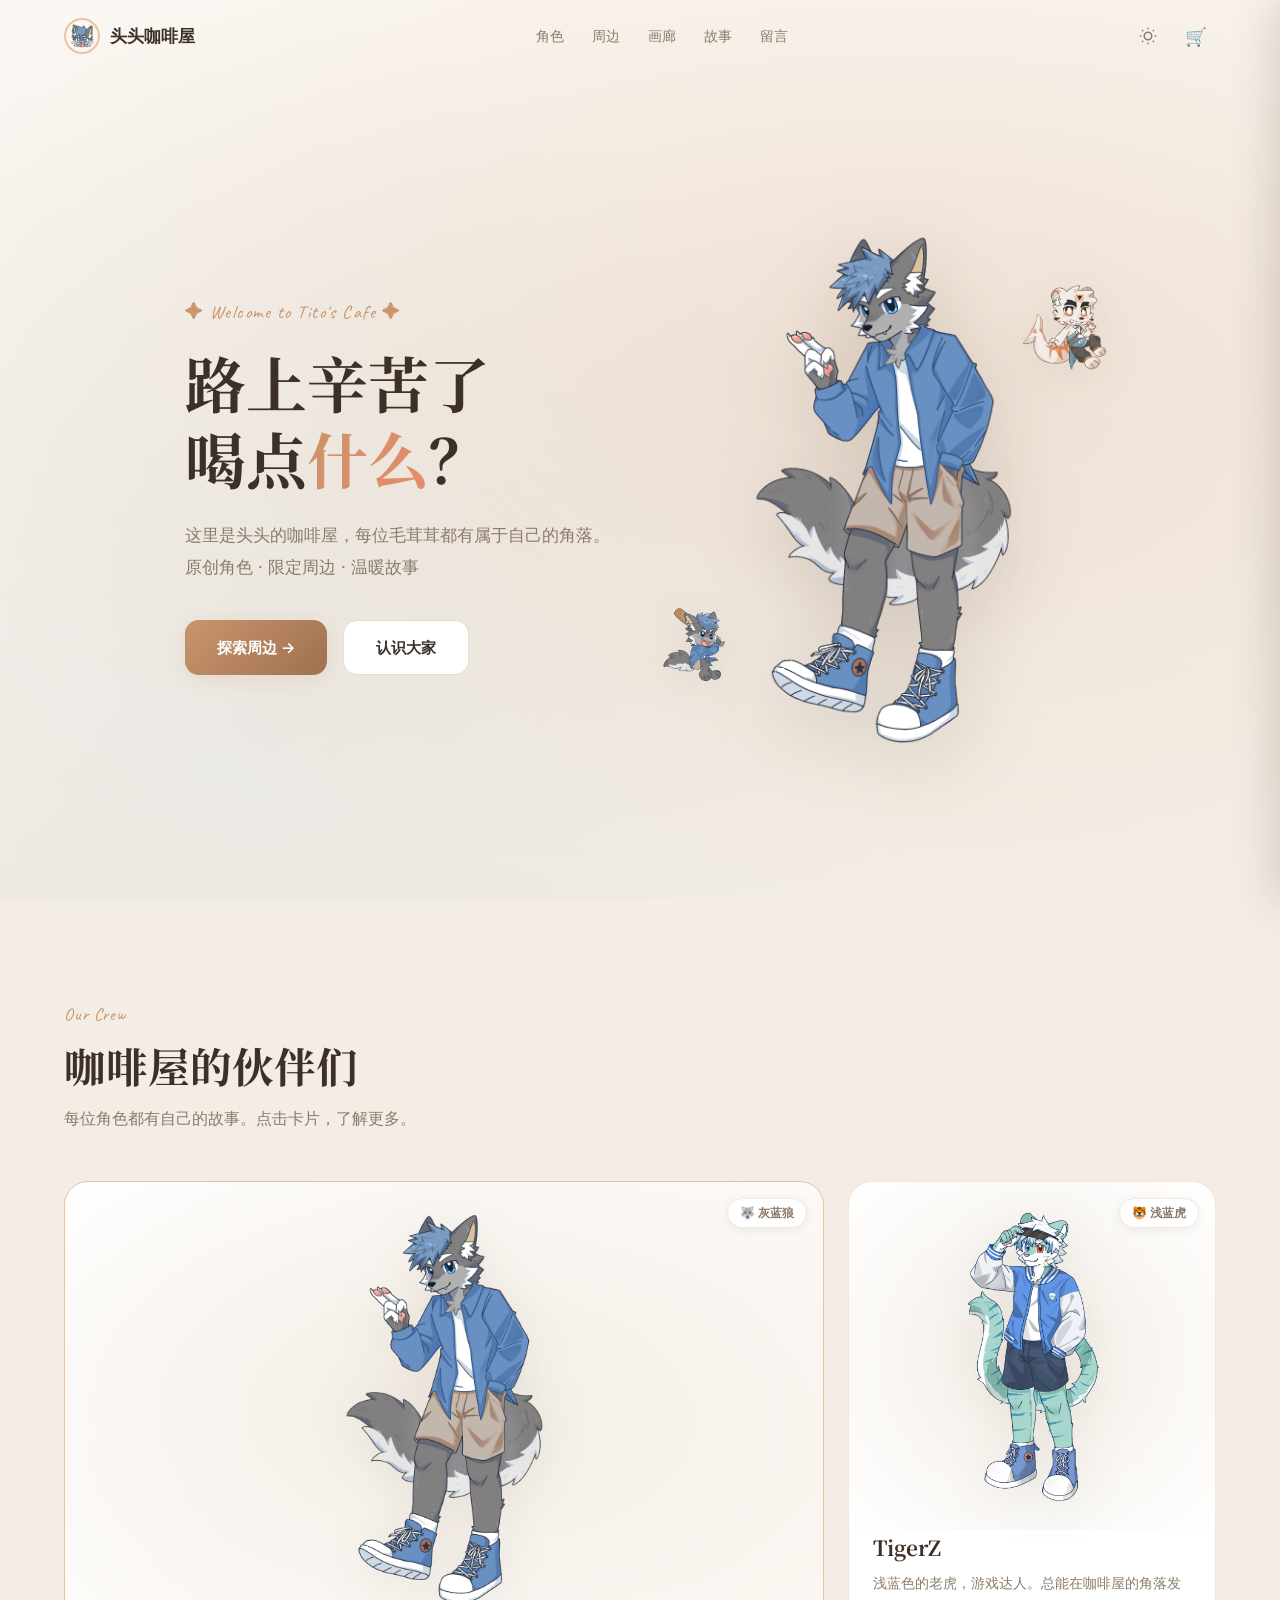
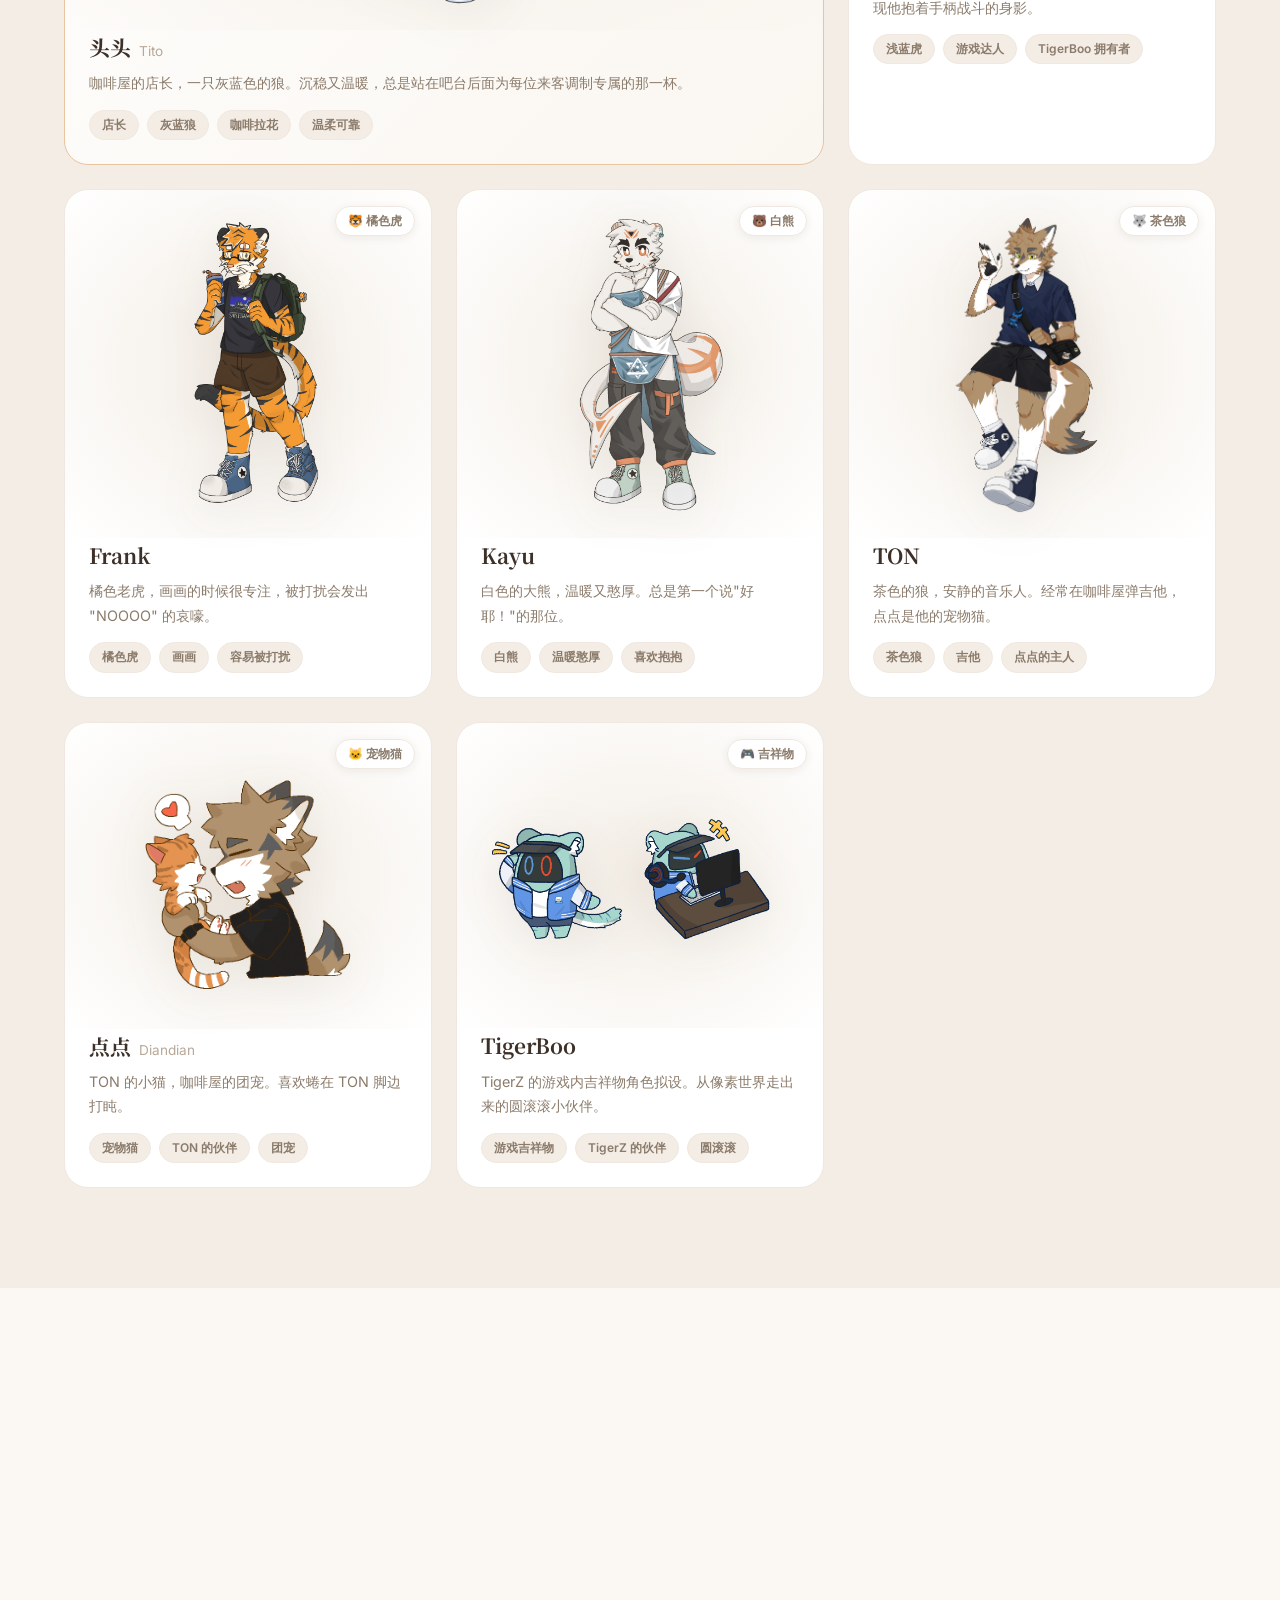
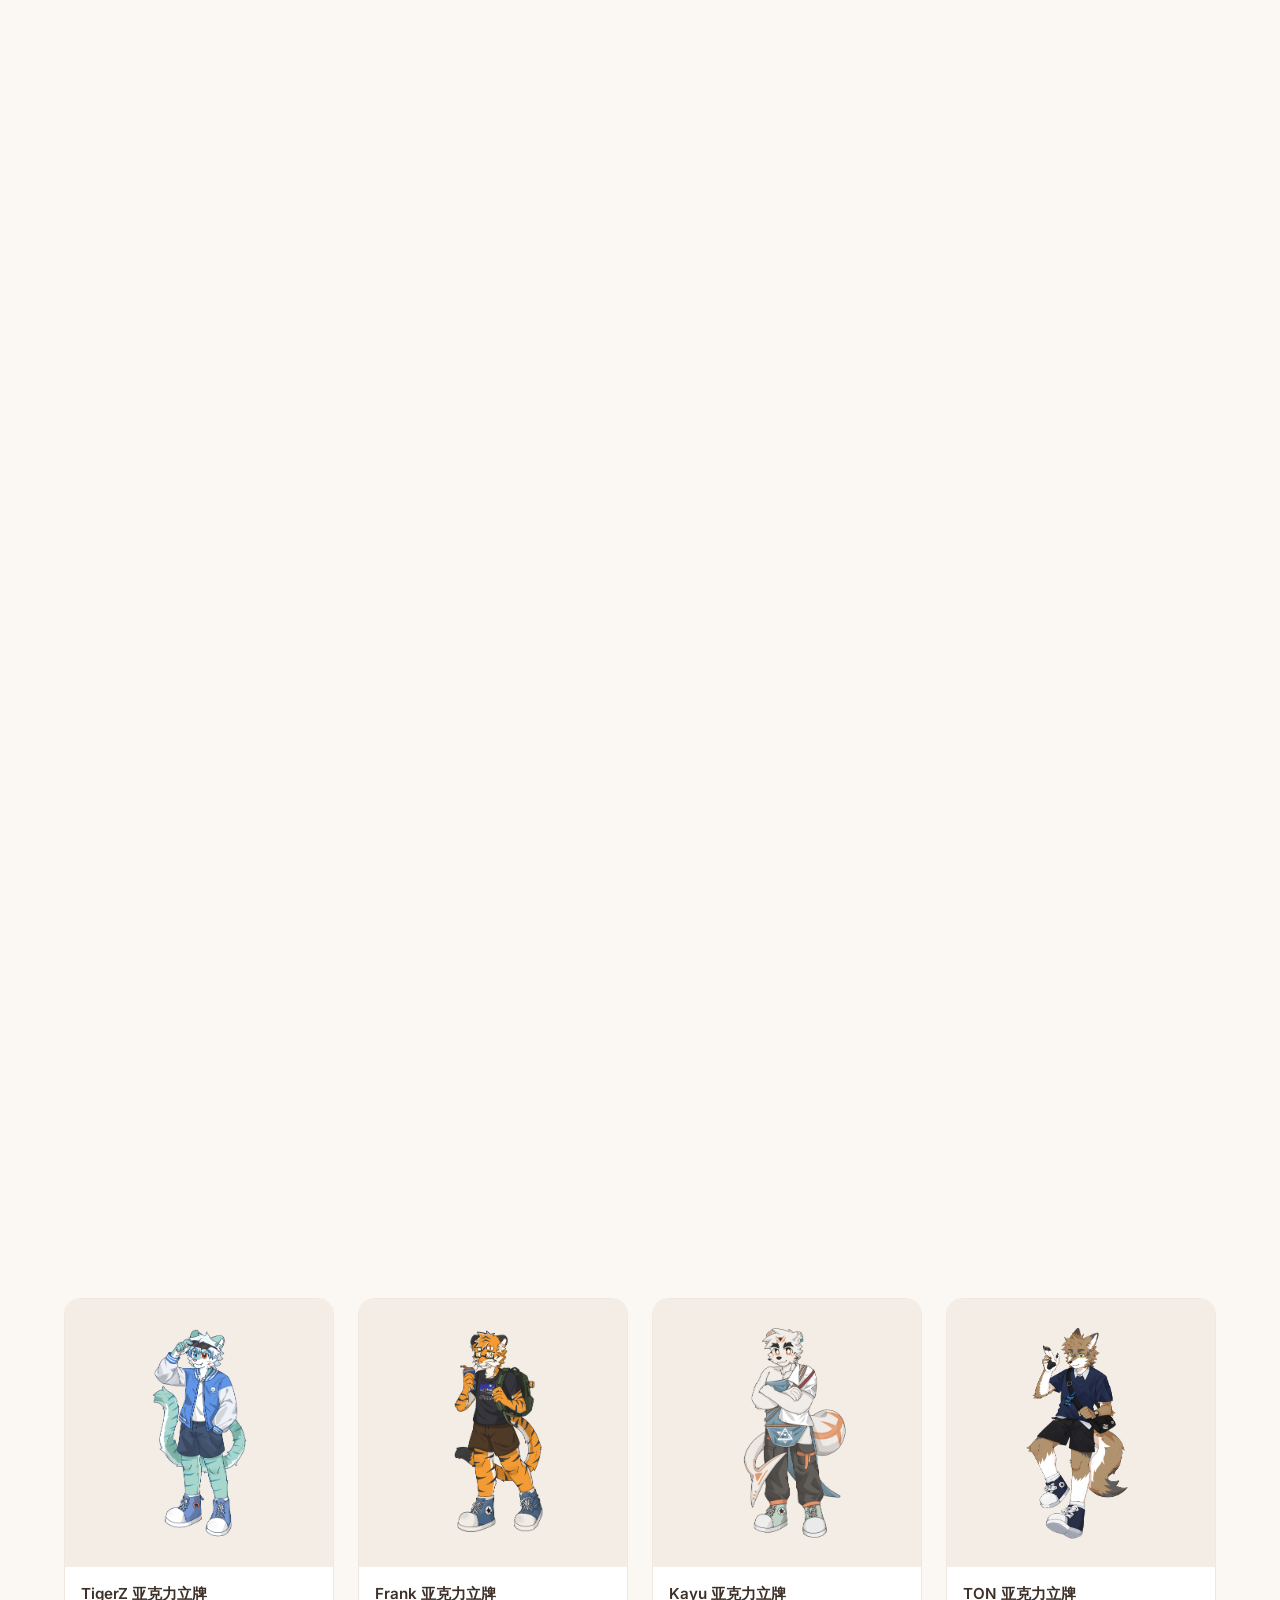
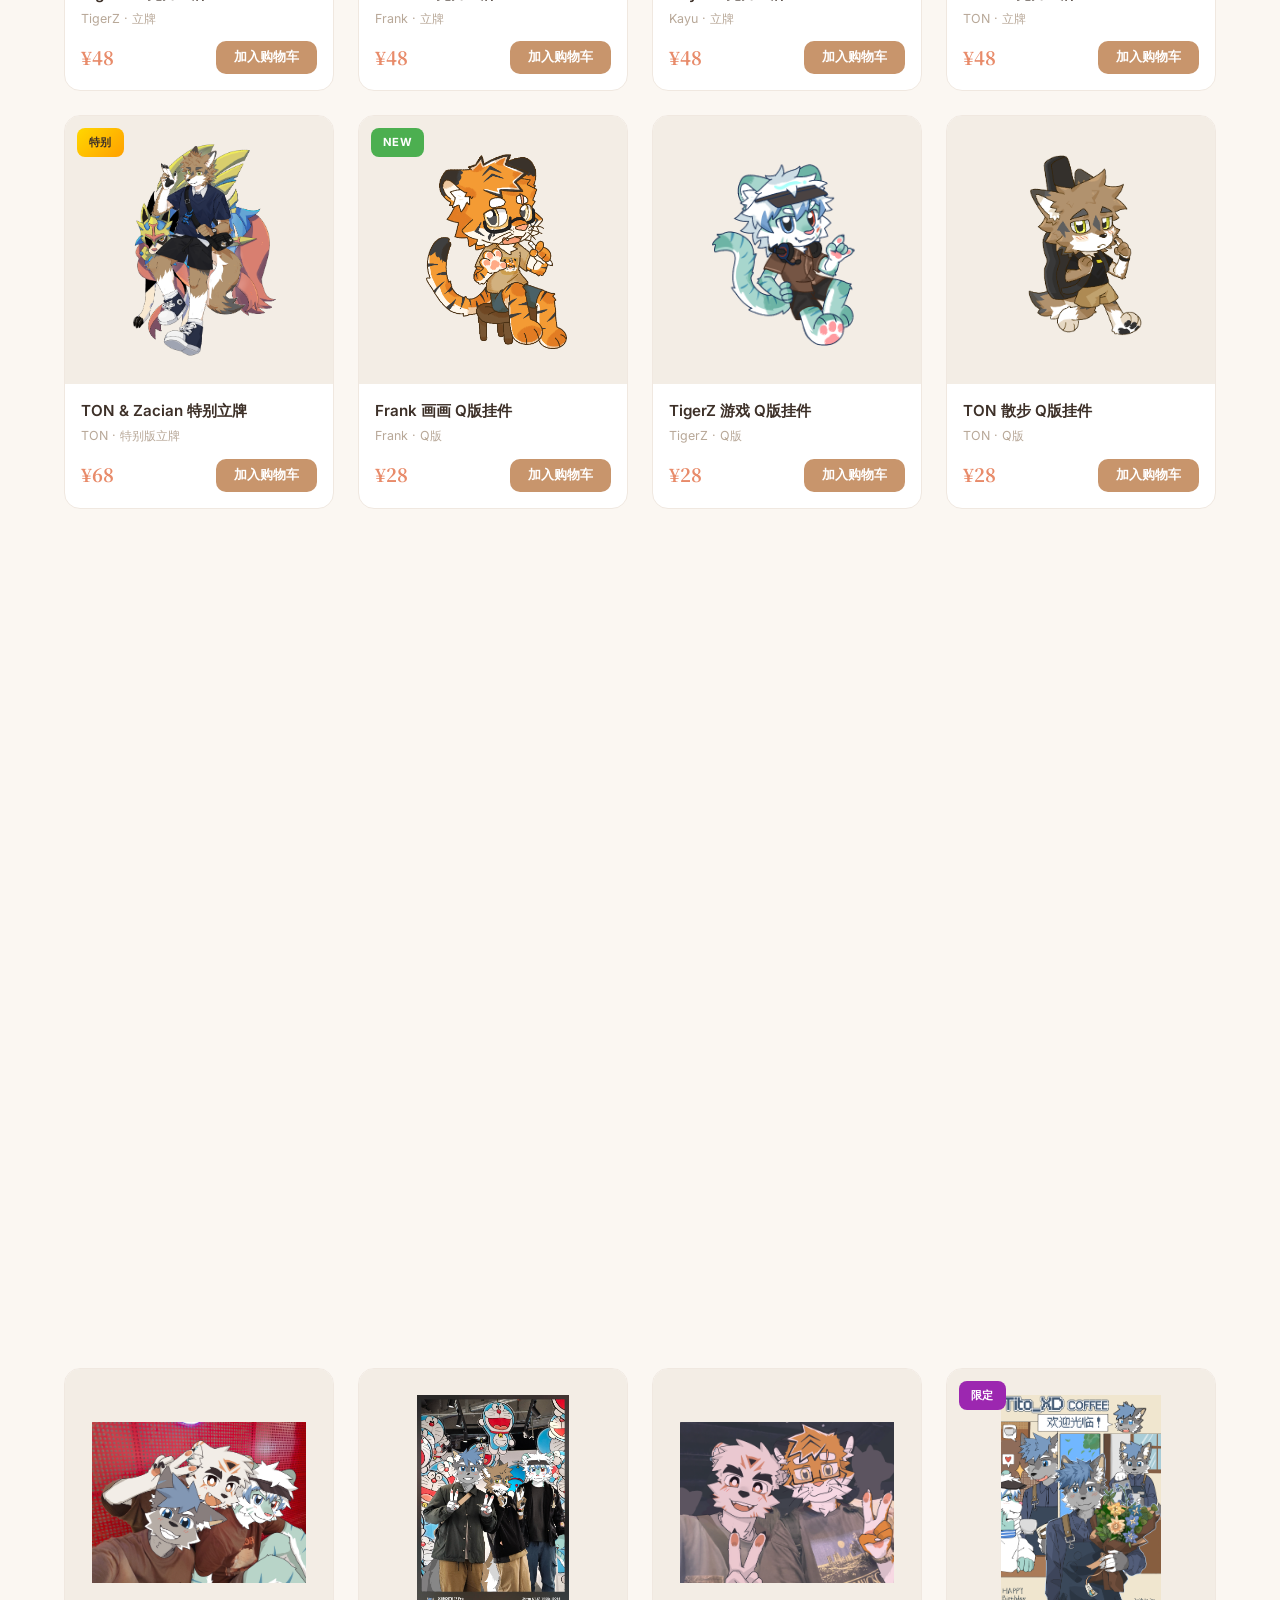
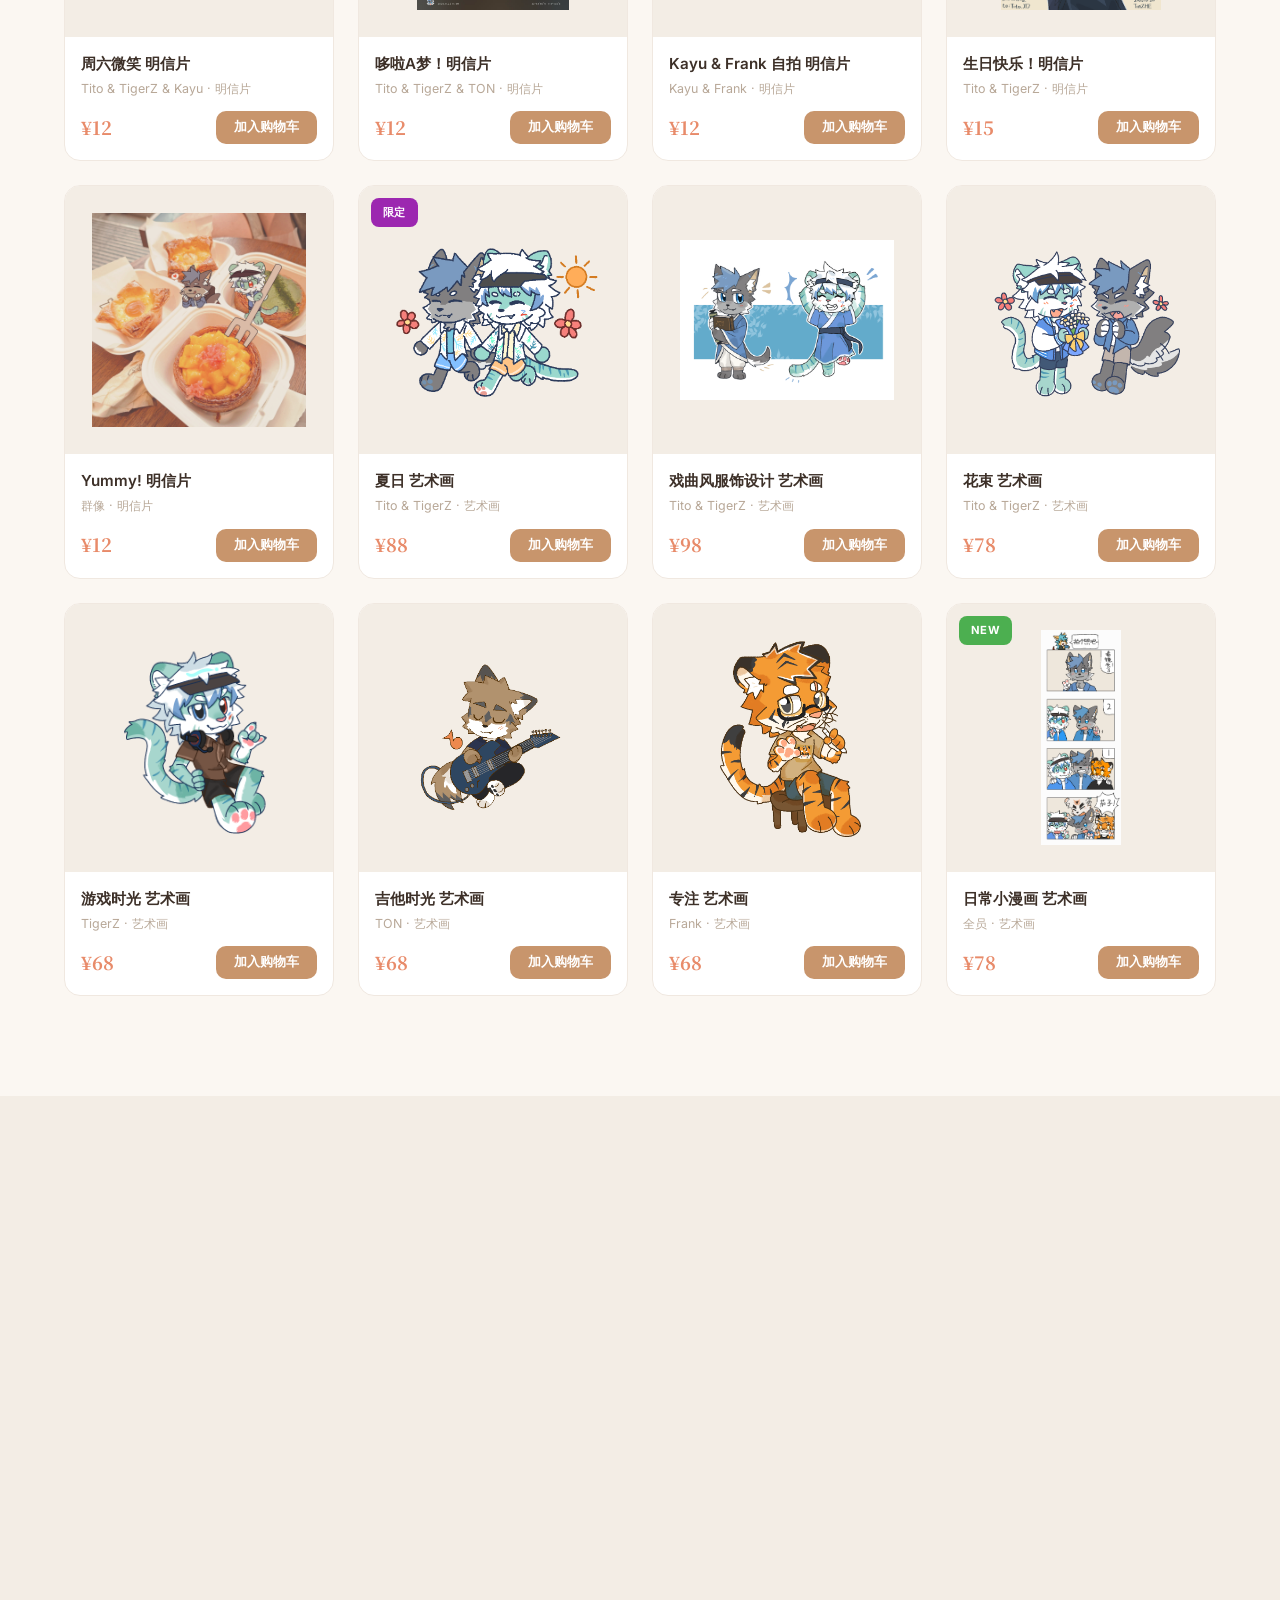
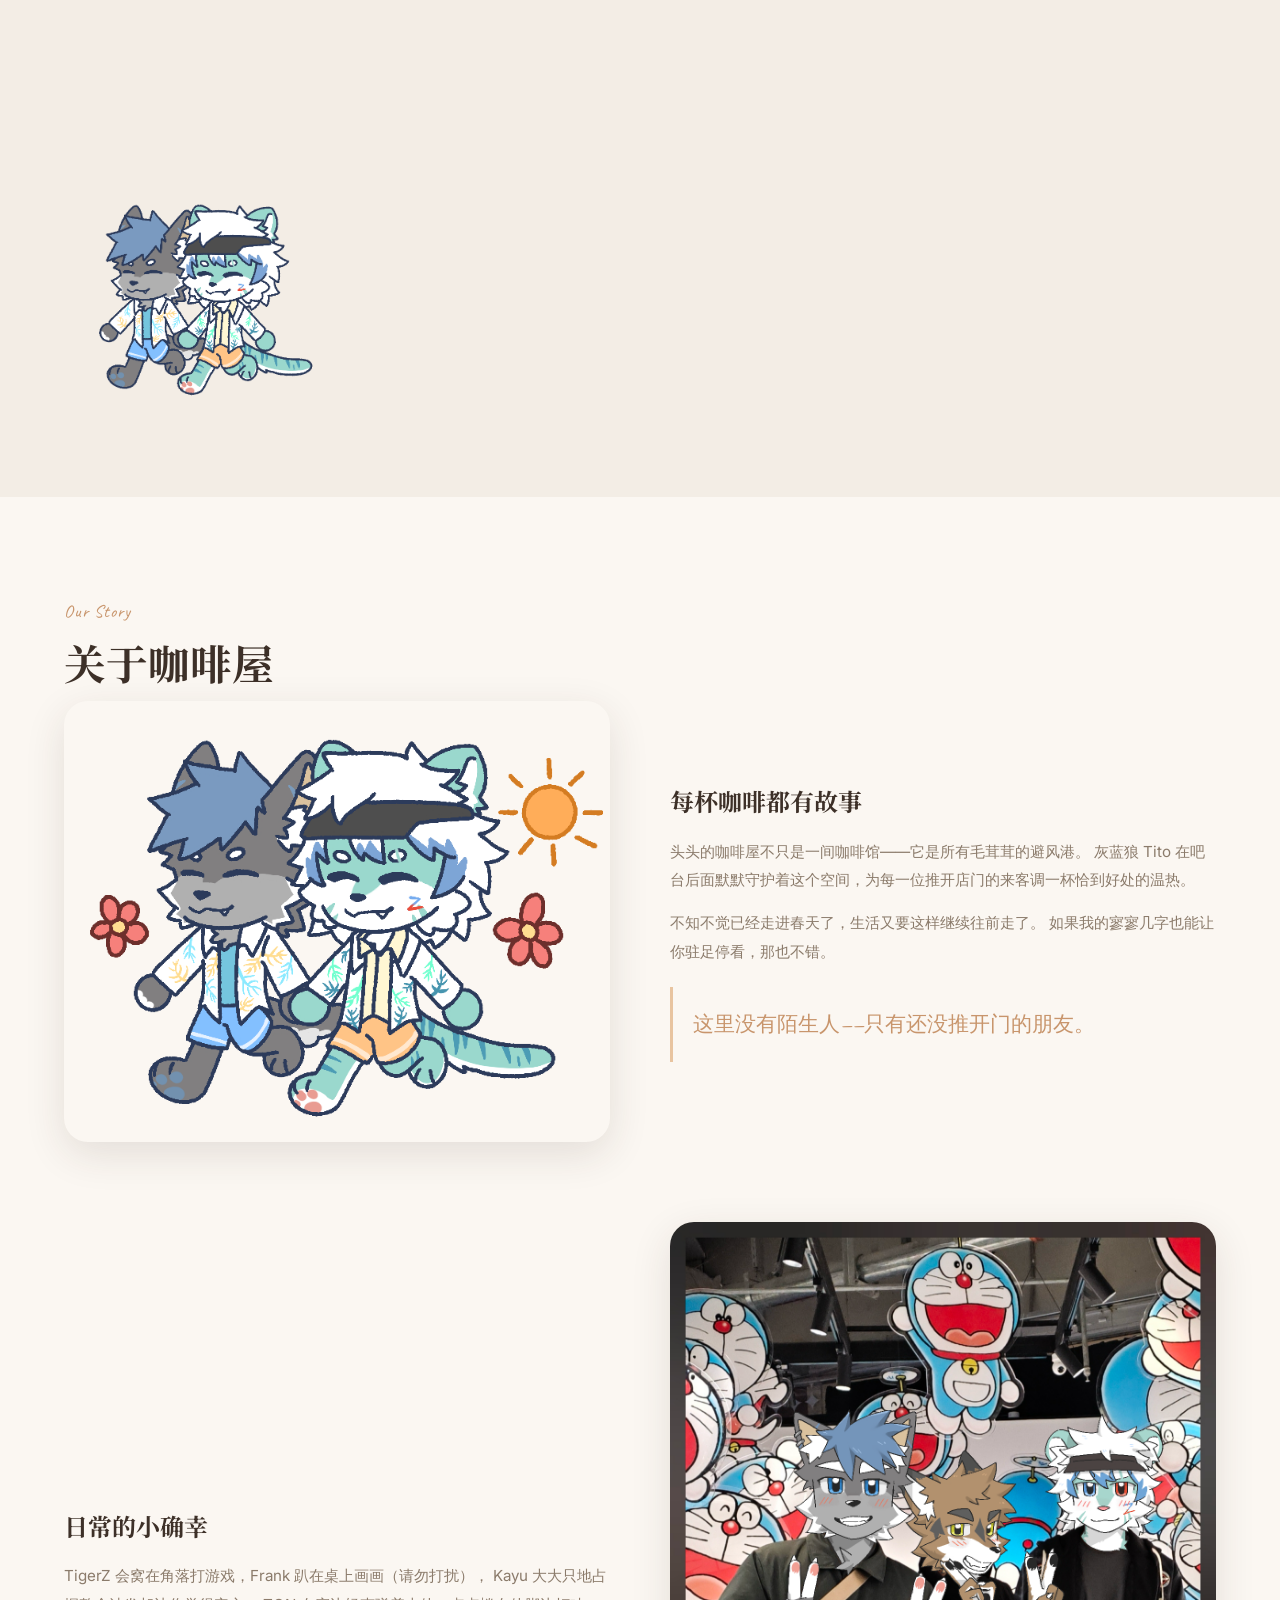
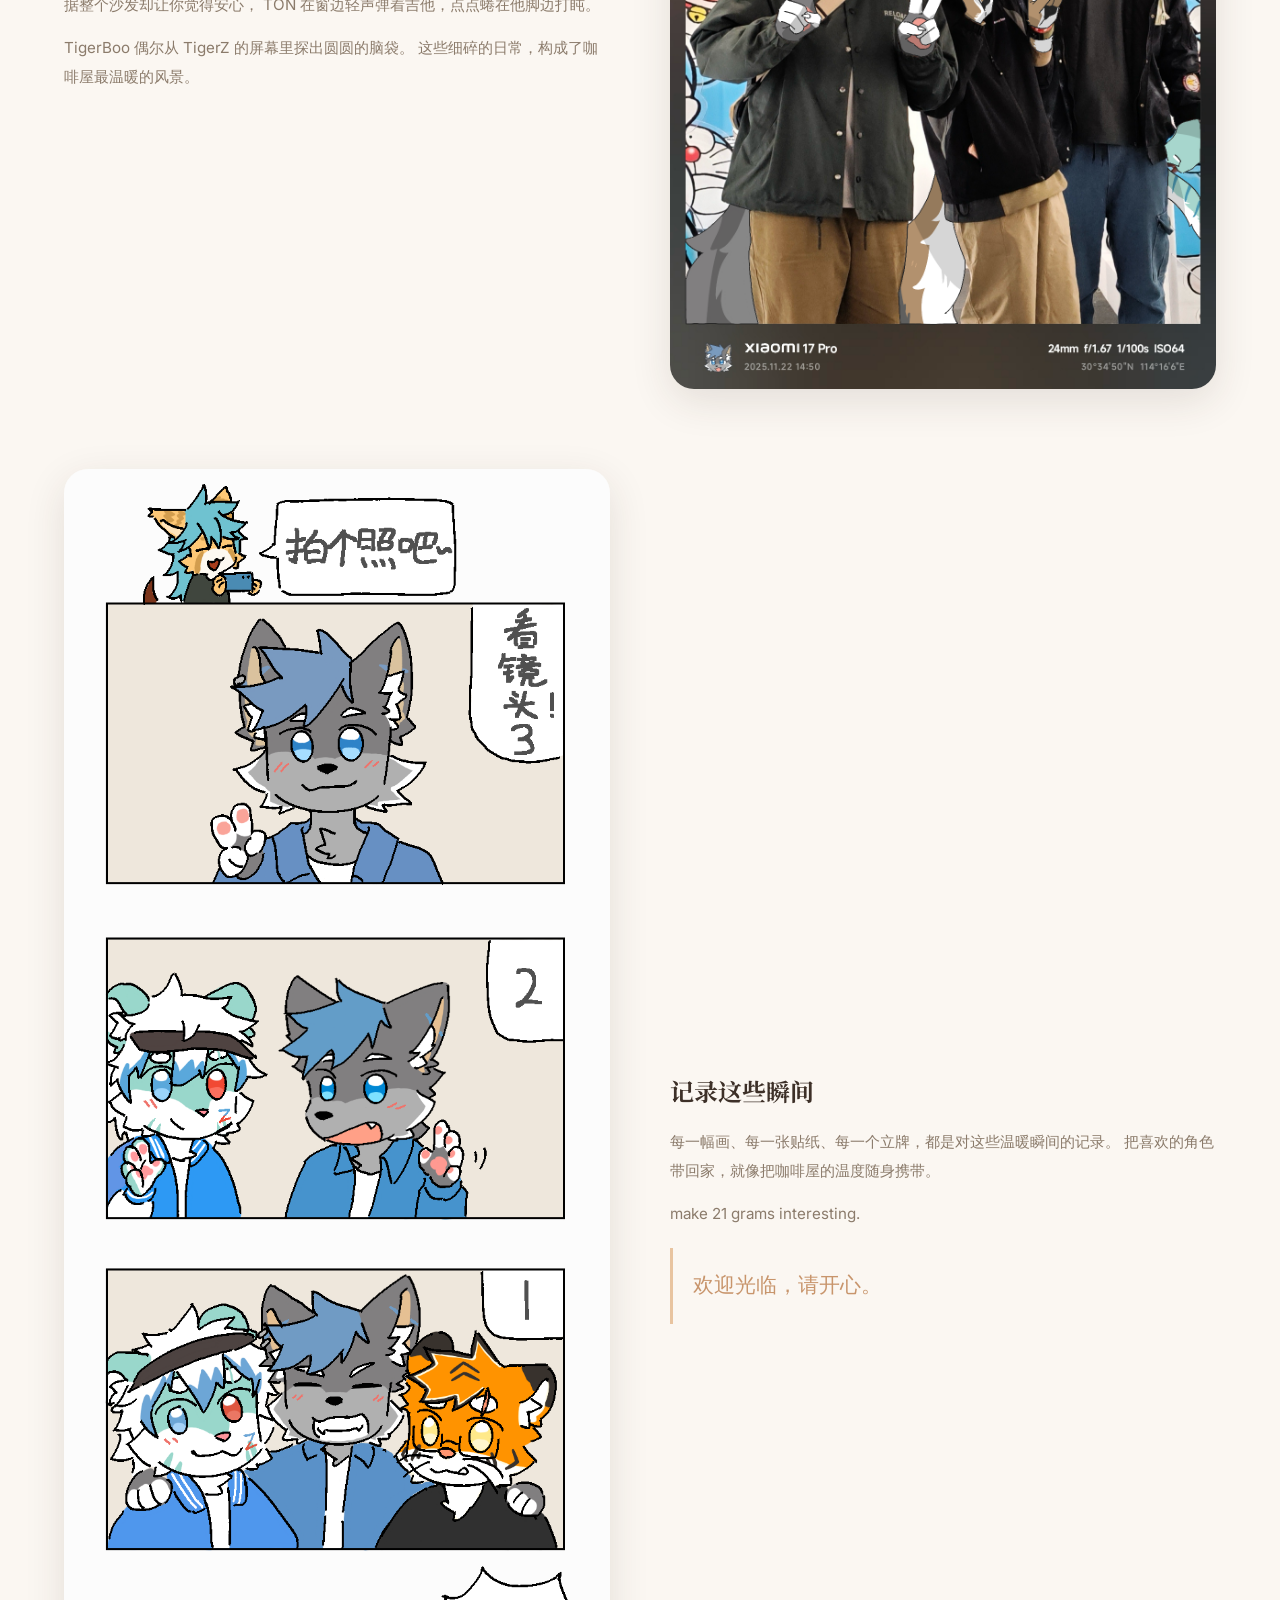
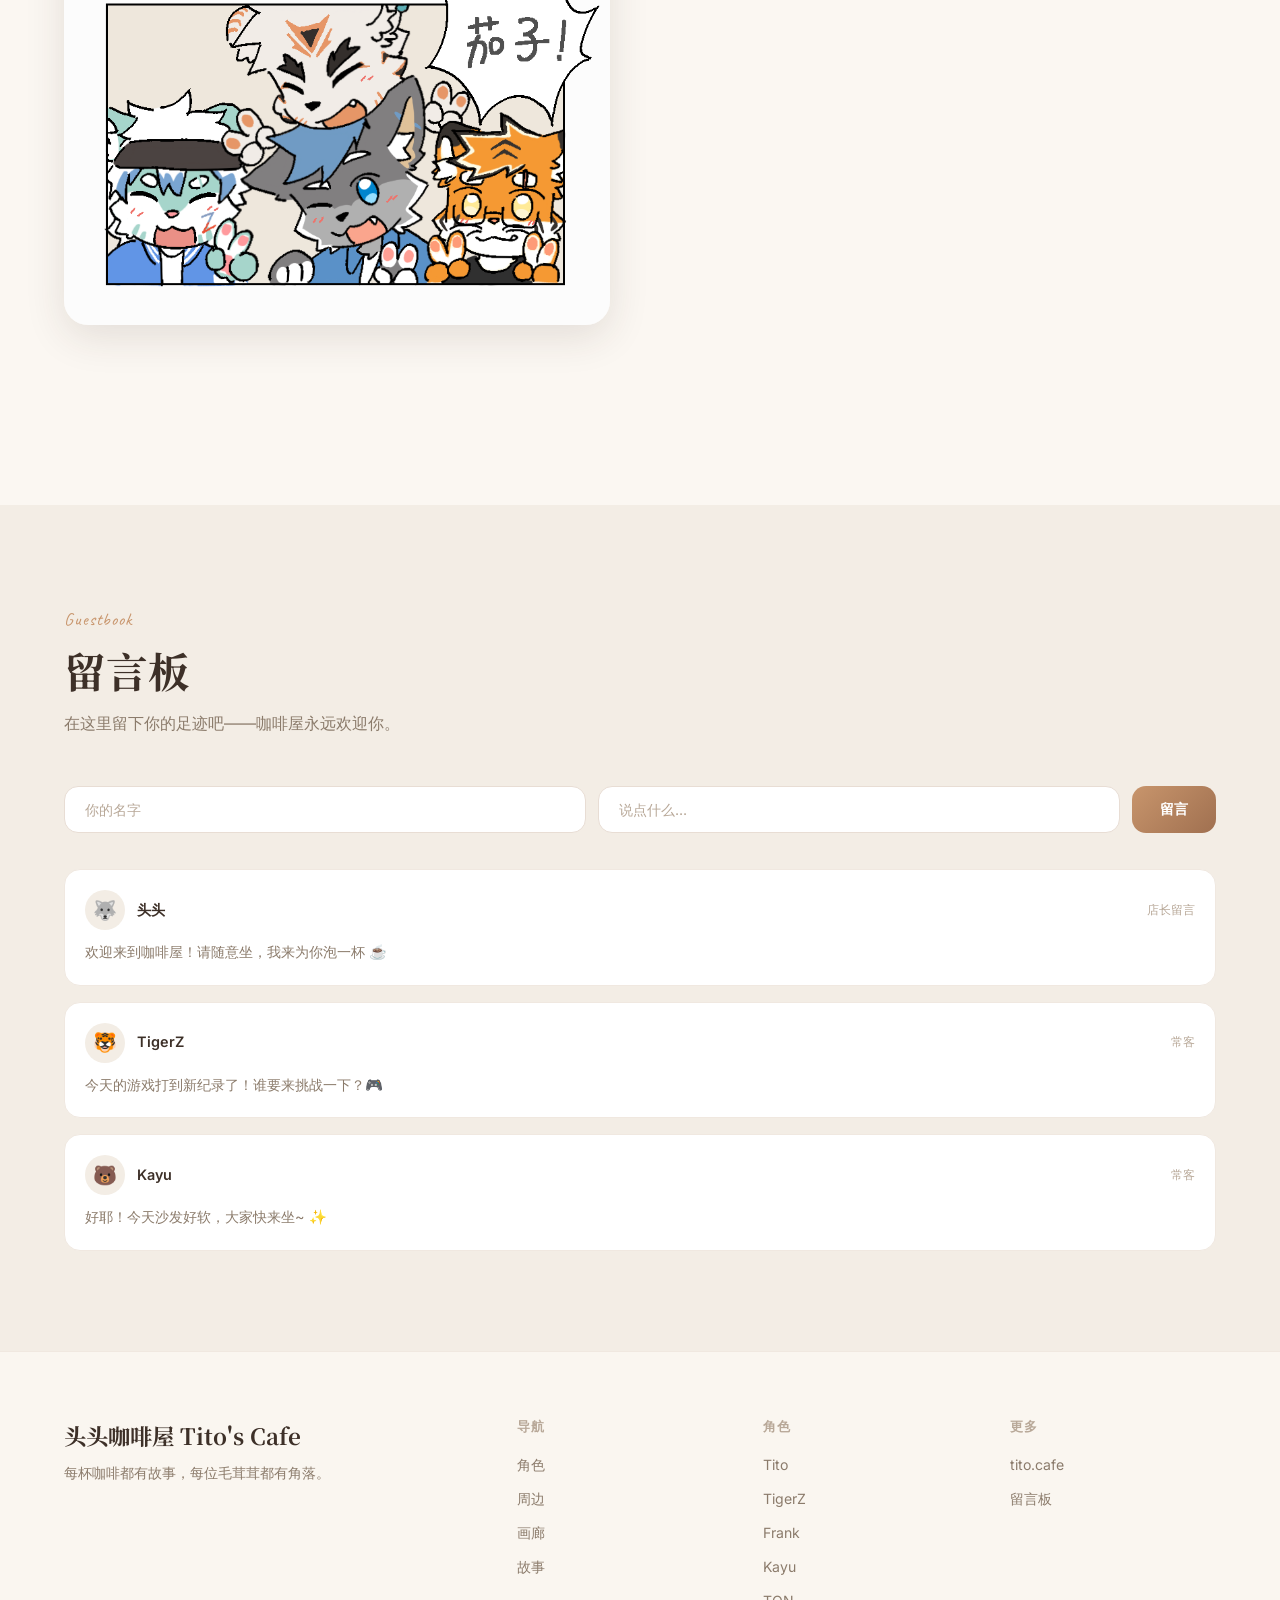
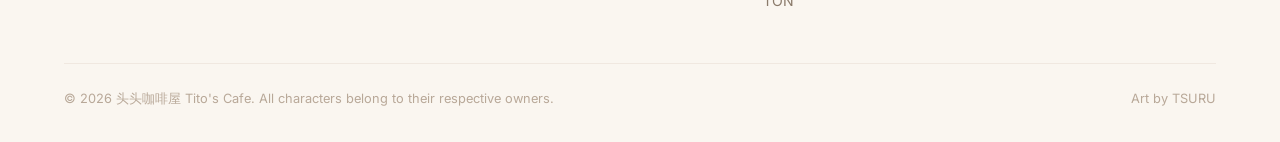
==== commit 70d42380: "feat: complete redesign of Tito's Cafe furry merchandise site - Warm cafe-inspired color palette wit" ====
--- a/index.html
+++ b/index.html
@@ -1,220 +1,2203 @@
 <!DOCTYPE html>
 <html lang="zh-CN">
 <head>
-    <meta charset="UTF-8">
-    <meta name="viewport" content="width=device-width, initial-scale=1.0">
-    <title>Tito's Cafe | 头头咖啡屋</title>
-    <link rel="preconnect" href="https://fonts.googleapis.com">
-    <link rel="preconnect" href="https://fonts.gstatic.com" crossorigin>
-    <link href="https://fonts.googleapis.com/css2?family=Noto+Sans+SC:wght@300;400;500;700&family=Playfair+Display:wght@400;600;700&display=swap" rel="stylesheet">
-    <link rel="stylesheet" href="css/style.css">
+<meta charset="UTF-8">
+<meta name="viewport" content="width=device-width,initial-scale=1">
+<title>头头咖啡屋 | Tito's Cafe — 原创 Furry 角色周边</title>
+<meta name="description" content="头头咖啡屋 Tito's Cafe — 原创 Furry 角色设定与限定周边，温暖的小世界等你来。">
+<link rel="icon" href="assets/Tito Avatar (Transparent).png" type="image/png">
+<link rel="preconnect" href="https://fonts.googleapis.com">
+<link rel="preconnect" href="https://fonts.gstatic.com" crossorigin>
+<link href="https://fonts.googleapis.com/css2?family=Noto+Serif+SC:wght@400;600;700&family=Inter:wght@300;400;500;600;700&family=Caveat:wght@400;600&display=swap" rel="stylesheet">
+<style>
+/* ═══════════════════════════════════════════
+   RESET & BASE
+   ═══════════════════════════════════════════ */
+*,*::before,*::after{margin:0;padding:0;box-sizing:border-box}
+:root{
+  --bg:#FBF7F2;--bg-alt:#F3EDE5;--surface:#FFFFFF;--surface-alt:#FAF6F0;
+  --primary:#C8956C;--primary-light:#E8C4A0;--primary-dark:#A07050;
+  --secondary:#7BA7BC;--secondary-light:#A8CCDD;
+  --accent:#E88B6A;--accent-light:#F5B8A0;
+  --text:#3D3028;--text-secondary:#8B7B6B;--text-muted:#B8A898;
+  --border:#E8DDD4;--border-light:#F0E8E0;
+  --shadow:rgba(60,45,30,.08);--shadow-md:rgba(60,45,30,.12);--shadow-lg:rgba(60,45,30,.16);
+  --glow:rgba(200,149,108,.2);
+  --glass:rgba(255,255,255,.72);--glass-border:rgba(255,255,255,.4);
+  --radius:16px;--radius-sm:10px;--radius-lg:24px;--radius-xl:32px;
+  --font-serif:'Noto Serif SC',Georgia,'Times New Roman',serif;
+  --font-sans:'Inter',-apple-system,BlinkMacSystemFont,'Segoe UI',sans-serif;
+  --font-hand:'Caveat',cursive;
+  --transition:all .3s cubic-bezier(.4,0,.2,1);
+  --transition-slow:all .5s cubic-bezier(.4,0,.2,1);
+  --nav-h:72px;
+}
+[data-theme="dark"]{
+  --bg:#1C1816;--bg-alt:#221E1A;--surface:#2A2420;--surface-alt:#302A24;
+  --primary:#D4A574;--primary-light:#E8C4A0;--primary-dark:#B08050;
+  --secondary:#8DBDD4;--secondary-light:#A8D4E8;
+  --accent:#F0A080;--accent-light:#F5C0A0;
+  --text:#F0E8E0;--text-secondary:#A89888;--text-muted:#786858;
+  --border:#3A3228;--border-light:#443A30;
+  --shadow:rgba(0,0,0,.2);--shadow-md:rgba(0,0,0,.3);--shadow-lg:rgba(0,0,0,.4);
+  --glow:rgba(212,165,116,.15);
+  --glass:rgba(30,26,22,.78);--glass-border:rgba(80,70,60,.3);
+}
+
+/* ═══════════════════════════════════════════
+   TYPOGRAPHY & GENERAL
+   ═══════════════════════════════════════════ */
+html{scroll-behavior:smooth;-webkit-font-smoothing:antialiased;scroll-padding-top:var(--nav-h)}
+body{
+  font-family:var(--font-sans);color:var(--text);background:var(--bg);
+  line-height:1.7;overflow-x:hidden;transition:background .4s,color .4s;
+}
+a{color:var(--primary);text-decoration:none;transition:var(--transition)}
+a:hover{color:var(--accent)}
+img{max-width:100%;height:auto;display:block}
+button{cursor:pointer;font-family:inherit;border:none;background:none}
+ul{list-style:none}
+
+/* ═══════════════════════════════════════════
+   LAYOUT UTILITIES
+   ═══════════════════════════════════════════ */
+.container{max-width:1200px;margin:0 auto;padding:0 24px}
+.section-pad{padding:100px 0}
+.tag{
+  display:inline-block;padding:4px 12px;border-radius:20px;font-size:.75rem;font-weight:600;
+  background:var(--bg-alt);color:var(--text-secondary);border:1px solid var(--border-light);
+  transition:var(--transition);
+}
+.section-label{
+  font-family:var(--font-hand);font-size:1.1rem;color:var(--primary);
+  letter-spacing:.05em;margin-bottom:8px;
+}
+.section-title{
+  font-family:var(--font-serif);font-size:clamp(1.8rem,4vw,2.6rem);
+  font-weight:700;color:var(--text);margin-bottom:12px;line-height:1.3;
+}
+.section-desc{
+  font-size:1rem;color:var(--text-secondary);max-width:560px;
+  margin-bottom:48px;line-height:1.8;
+}
+.reveal{opacity:0;transform:translateY(28px);transition:opacity .7s ease,transform .7s ease}
+.reveal.visible{opacity:1;transform:translateY(0)}
+.reveal-delay-1{transition-delay:.1s}.reveal-delay-2{transition-delay:.18s}
+.reveal-delay-3{transition-delay:.26s}.reveal-delay-4{transition-delay:.34s}
+.reveal-delay-5{transition-delay:.42s}
+
+/* ═══════════════════════════════════════════
+   SCROLL PROGRESS BAR
+   ═══════════════════════════════════════════ */
+.progress-bar{
+  position:fixed;top:0;left:0;height:3px;z-index:1000;
+  background:linear-gradient(90deg,var(--primary),var(--accent));
+  width:0;transition:width .15s ease;border-radius:0 2px 2px 0;
+}
+
+/* ═══════════════════════════════════════════
+   NAVIGATION
+   ═══════════════════════════════════════════ */
+.nav{
+  position:fixed;top:0;left:0;right:0;z-index:900;height:var(--nav-h);
+  display:flex;align-items:center;transition:var(--transition);
+}
+.nav.scrolled{
+  background:var(--glass);backdrop-filter:blur(20px) saturate(1.4);
+  -webkit-backdrop-filter:blur(20px) saturate(1.4);
+  border-bottom:1px solid var(--glass-border);box-shadow:0 2px 24px var(--shadow);
+}
+.nav-inner{
+  max-width:1200px;margin:0 auto;padding:0 24px;width:100%;
+  display:flex;align-items:center;justify-content:space-between;
+}
+.nav-brand{
+  display:flex;align-items:center;gap:10px;font-weight:700;font-size:1.05rem;
+  color:var(--text);text-decoration:none;
+}
+.nav-brand img{width:36px;height:36px;border-radius:50%;object-fit:cover;border:2px solid var(--primary-light)}
+.nav-links{display:flex;gap:28px}
+.nav-links a{
+  color:var(--text-secondary);font-size:.9rem;font-weight:500;
+  position:relative;padding:4px 0;text-decoration:none;
+}
+.nav-links a::after{
+  content:'';position:absolute;bottom:-2px;left:0;width:0;height:2px;
+  background:var(--primary);border-radius:1px;transition:width .3s ease;
+}
+.nav-links a:hover{color:var(--text)}
+.nav-links a:hover::after{width:100%}
+.nav-actions{display:flex;align-items:center;gap:8px}
+.btn-icon{
+  width:40px;height:40px;border-radius:12px;display:flex;align-items:center;justify-content:center;
+  color:var(--text-secondary);font-size:1.1rem;transition:var(--transition);
+  position:relative;
+}
+.btn-icon:hover{background:var(--bg-alt);color:var(--text)}
+.cart-count{
+  position:absolute;top:2px;right:2px;width:18px;height:18px;border-radius:50%;
+  background:var(--accent);color:#fff;font-size:.65rem;font-weight:700;
+  display:flex;align-items:center;justify-content:center;
+  opacity:0;transform:scale(.5);transition:var(--transition);
+}
+.cart-count.show{opacity:1;transform:scale(1)}
+.nav-toggle{
+  display:none;flex-direction:column;gap:5px;width:28px;padding:4px 0;
+}
+.nav-toggle span{
+  width:100%;height:2px;background:var(--text);border-radius:2px;transition:var(--transition);
+}
+
+/* Theme toggle icons */
+.theme-toggle svg{width:18px;height:18px}
+.sun-icon,.moon-icon{transition:var(--transition)}
+[data-theme="dark"] .sun-icon{display:none}
+[data-theme="dark"] .moon-icon{display:block}
+.sun-icon{display:block}
+.moon-icon{display:none}
+
+/* ═══════════════════════════════════════════
+   HERO
+   ═══════════════════════════════════════════ */
+.hero{
+  min-height:100vh;display:flex;align-items:center;position:relative;overflow:hidden;
+  padding-top:var(--nav-h);
+}
+.hero-bg{
+  position:absolute;inset:0;z-index:0;
+  background:
+    radial-gradient(ellipse 80% 60% at 70% 40%,var(--glow),transparent),
+    radial-gradient(ellipse 50% 80% at 20% 80%,rgba(123,167,188,.08),transparent),
+    linear-gradient(180deg,var(--bg),var(--bg-alt));
+}
+.hero-particles{
+  position:absolute;inset:0;z-index:1;pointer-events:none;overflow:hidden;
+}
+.particle{
+  position:absolute;border-radius:50%;opacity:.4;
+  animation:float-up linear infinite;
+}
+@keyframes float-up{
+  0%{transform:translateY(0) scale(1);opacity:.4}
+  50%{opacity:.6}
+  100%{transform:translateY(-100vh) scale(.3);opacity:0}
+}
+.hero-inner{
+  position:relative;z-index:2;display:grid;
+  grid-template-columns:1fr 1fr;gap:60px;align-items:center;
+  min-height:calc(100vh - var(--nav-h));
+}
+.hero-text{padding:40px 0}
+.hero-eyebrow{
+  font-family:var(--font-hand);font-size:1.15rem;color:var(--primary);
+  margin-bottom:16px;letter-spacing:.08em;
+}
+.hero-title{
+  font-family:var(--font-serif);font-size:clamp(2.4rem,5vw,3.8rem);
+  font-weight:700;line-height:1.25;margin-bottom:24px;color:var(--text);
+}
+.hero-title .accent{
+  background:linear-gradient(135deg,var(--primary),var(--accent));
+  -webkit-background-clip:text;-webkit-text-fill-color:transparent;
+  background-clip:text;
+}
+.hero-sub{
+  font-size:1.05rem;color:var(--text-secondary);line-height:1.9;
+  margin-bottom:36px;max-width:440px;
+}
+.hero-actions{display:flex;gap:16px;flex-wrap:wrap}
+.btn-primary{
+  display:inline-flex;align-items:center;gap:8px;
+  padding:14px 32px;border-radius:14px;font-weight:600;font-size:.95rem;
+  background:linear-gradient(135deg,var(--primary),var(--primary-dark));
+  color:#fff;box-shadow:0 4px 20px var(--glow);transition:var(--transition);
+  text-decoration:none;
+}
+.btn-primary:hover{
+  transform:translateY(-2px);box-shadow:0 8px 32px var(--glow);color:#fff;
+}
+.btn-secondary{
+  display:inline-flex;align-items:center;gap:8px;
+  padding:14px 32px;border-radius:14px;font-weight:600;font-size:.95rem;
+  background:var(--surface);color:var(--text);
+  border:1.5px solid var(--border);transition:var(--transition);text-decoration:none;
+}
+.btn-secondary:hover{
+  border-color:var(--primary);color:var(--primary);transform:translateY(-2px);
+  box-shadow:0 4px 16px var(--shadow);
+}
+.hero-visual{position:relative;display:flex;justify-content:center;align-items:center}
+.hero-image{
+  max-height:520px;object-fit:contain;filter:drop-shadow(0 20px 40px var(--shadow-lg));
+  transition:transform .6s cubic-bezier(.4,0,.2,1);
+  animation:hero-float 6s ease-in-out infinite;
+}
+.hero-image:hover{transform:scale(1.03) rotate(-1deg)}
+@keyframes hero-float{
+  0%,100%{transform:translateY(0)}
+  50%{transform:translateY(-12px)}
+}
+.hero-float{
+  position:absolute;width:100px;height:100px;object-fit:contain;
+  filter:drop-shadow(0 8px 20px var(--shadow));
+  transition:var(--transition);
+}
+.hero-float-1{bottom:10%;left:-5%;animation:float-1 5s ease-in-out infinite}
+.hero-float-2{top:10%;right:-5%;animation:float-2 7s ease-in-out infinite}
+.hero-float:hover{transform:scale(1.15) rotate(5deg)}
+@keyframes float-1{0%,100%{transform:translateY(0) rotate(-3deg)}50%{transform:translateY(-18px) rotate(3deg)}}
+@keyframes float-2{0%,100%{transform:translateY(0) rotate(3deg)}50%{transform:translateY(-14px) rotate(-3deg)}}
+
+/* ═══════════════════════════════════════════
+   CHARACTERS
+   ═══════════════════════════════════════════ */
+.chars{background:var(--bg-alt)}
+.chars-grid{display:grid;grid-template-columns:repeat(auto-fill,minmax(320px,1fr));gap:24px}
+.char-card{
+  background:var(--surface);border-radius:var(--radius-lg);overflow:hidden;
+  border:1px solid var(--border-light);transition:var(--transition);
+  cursor:pointer;position:relative;
+}
+.char-card:hover{
+  transform:translateY(-6px);box-shadow:0 16px 48px var(--shadow-md);
+  border-color:var(--primary-light);
+}
+.char-card.featured{
+  grid-column:span 2;
+  background:linear-gradient(135deg,var(--surface),var(--surface-alt));
+  border:1.5px solid var(--primary-light);
+}
+.char-card.featured .char-visual img{max-height:400px}
+.char-visual{
+  display:flex;justify-content:center;align-items:center;padding:24px;
+  position:relative;min-height:240px;
+  background:radial-gradient(ellipse at center,var(--bg-alt),transparent);
+}
+.char-visual img{
+  max-height:300px;object-fit:contain;
+  filter:drop-shadow(0 8px 24px var(--shadow));
+  transition:transform .5s cubic-bezier(.4,0,.2,1);
+}
+.char-card:hover .char-visual img{transform:scale(1.06) translateY(-4px)}
+.char-species{
+  position:absolute;top:16px;right:16px;
+  background:var(--surface);box-shadow:0 2px 8px var(--shadow);
+}
+.char-info{padding:0 24px 24px}
+.char-name{
+  font-family:var(--font-serif);font-size:1.3rem;font-weight:700;
+  margin-bottom:6px;color:var(--text);display:flex;align-items:baseline;gap:8px;
+}
+.char-name-en{font-family:var(--font-sans);font-size:.85rem;font-weight:400;color:var(--text-muted)}
+.char-desc{font-size:.9rem;color:var(--text-secondary);line-height:1.7;margin-bottom:14px}
+.char-traits{display:flex;flex-wrap:wrap;gap:8px}
+
+/* ═══════════════════════════════════════════
+   CHARACTER MODAL
+   ═══════════════════════════════════════════ */
+.char-modal-overlay{
+  position:fixed;inset:0;z-index:950;background:rgba(0,0,0,.5);
+  backdrop-filter:blur(8px);display:none;align-items:center;justify-content:center;
+  padding:24px;opacity:0;transition:opacity .3s ease;
+}
+.char-modal-overlay.open{display:flex;opacity:1}
+.char-modal{
+  background:var(--surface);border-radius:var(--radius-xl);max-width:720px;width:100%;
+  max-height:90vh;overflow-y:auto;position:relative;
+  box-shadow:0 32px 80px rgba(0,0,0,.3);transform:scale(.95);
+  transition:transform .3s ease;
+}
+.char-modal-overlay.open .char-modal{transform:scale(1)}
+.char-modal-close{
+  position:absolute;top:16px;right:16px;width:40px;height:40px;border-radius:50%;
+  background:var(--glass);backdrop-filter:blur(10px);display:flex;align-items:center;justify-content:center;
+  font-size:1.3rem;color:var(--text);z-index:10;transition:var(--transition);
+  border:1px solid var(--border-light);
+}
+.char-modal-close:hover{background:var(--accent);color:#fff}
+.char-modal-visual{
+  display:flex;justify-content:center;padding:48px 32px 24px;
+  background:radial-gradient(ellipse at center,var(--bg-alt),var(--surface));
+}
+.char-modal-visual img{
+  max-height:360px;object-fit:contain;
+  filter:drop-shadow(0 12px 32px var(--shadow-lg));
+}
+.char-modal-body{padding:0 36px 36px}
+.char-modal-name{
+  font-family:var(--font-serif);font-size:2rem;font-weight:700;
+  margin-bottom:4px;display:flex;align-items:baseline;gap:10px;
+}
+.char-modal-name span{font-size:1rem;font-weight:400;color:var(--text-muted)}
+.char-modal-role{
+  font-family:var(--font-hand);font-size:1.1rem;color:var(--primary);
+  margin-bottom:16px;
+}
+.char-modal-desc{
+  font-size:.95rem;color:var(--text-secondary);line-height:1.9;margin-bottom:20px;
+}
+.char-modal-traits{display:flex;flex-wrap:wrap;gap:8px;margin-bottom:24px}
+.char-modal-traits .tag{background:var(--primary-light);color:var(--primary-dark);border:none}
+[data-theme="dark"] .char-modal-traits .tag{background:rgba(212,165,116,.15);color:var(--primary)}
+
+/* ═══════════════════════════════════════════
+   SHOP
+   ═══════════════════════════════════════════ */
+.shop-filters{
+  display:flex;gap:10px;flex-wrap:wrap;margin-bottom:36px;
+}
+.filter-btn{
+  padding:10px 22px;border-radius:12px;font-size:.85rem;font-weight:600;
+  background:var(--surface);color:var(--text-secondary);
+  border:1.5px solid var(--border);transition:var(--transition);
+}
+.filter-btn:hover{border-color:var(--primary-light);color:var(--text)}
+.filter-btn.active{
+  background:linear-gradient(135deg,var(--primary),var(--primary-dark));
+  color:#fff;border-color:transparent;box-shadow:0 4px 16px var(--glow);
+}
+.shop-grid{display:grid;grid-template-columns:repeat(auto-fill,minmax(260px,1fr));gap:24px}
+.product-card{
+  background:var(--surface);border-radius:var(--radius);overflow:hidden;
+  border:1px solid var(--border-light);transition:var(--transition);
+}
+.product-card:hover{
+  transform:translateY(-4px);box-shadow:0 12px 36px var(--shadow-md);
+  border-color:var(--primary-light);
+}
+.product-card.hidden{display:none}
+.product-img{
+  position:relative;overflow:hidden;aspect-ratio:1;display:flex;align-items:center;
+  justify-content:center;background:var(--bg-alt);
+}
+.product-img img{
+  max-width:80%;max-height:80%;object-fit:contain;
+  transition:transform .4s cubic-bezier(.4,0,.2,1);
+}
+.product-card:hover .product-img img{transform:scale(1.08)}
+.product-badge{
+  position:absolute;top:12px;left:12px;padding:5px 12px;border-radius:8px;
+  font-size:.7rem;font-weight:700;letter-spacing:.04em;
+}
+.badge-new{background:#4CAF50;color:#fff}
+.badge-hot{background:#FF5722;color:#fff}
+.badge-limited{background:#9C27B0;color:#fff}
+.badge-special{background:linear-gradient(135deg,#FFD700,#FFA000);color:#3D3028}
+.product-body{padding:16px}
+.product-name{
+  font-weight:600;font-size:.95rem;margin-bottom:4px;
+  color:var(--text);line-height:1.4;
+}
+.product-char{font-size:.78rem;color:var(--text-muted);margin-bottom:12px}
+.product-bottom{display:flex;align-items:center;justify-content:space-between}
+.product-price{
+  font-family:var(--font-serif);font-size:1.15rem;font-weight:700;color:var(--accent);
+}
+.btn-add{
+  padding:8px 18px;border-radius:10px;font-size:.8rem;font-weight:600;
+  background:var(--primary);color:#fff;transition:var(--transition);
+}
+.btn-add:hover{background:var(--primary-dark);transform:scale(1.05)}
+.btn-add:active{transform:scale(.95)}
+
+/* ═══════════════════════════════════════════
+   GALLERY
+   ═══════════════════════════════════════════ */
+.gallery{background:var(--bg-alt)}
+.gallery-tabs{display:flex;gap:10px;flex-wrap:wrap;margin-bottom:36px}
+.gallery-tab{
+  padding:10px 22px;border-radius:12px;font-size:.85rem;font-weight:600;
+  background:var(--surface);color:var(--text-secondary);
+  border:1.5px solid var(--border);transition:var(--transition);
+}
+.gallery-tab:hover{border-color:var(--primary-light);color:var(--text)}
+.gallery-tab.active{
+  background:linear-gradient(135deg,var(--primary),var(--primary-dark));
+  color:#fff;border-color:transparent;
+}
+.gallery-grid{
+  display:grid;
+  grid-template-columns:repeat(4,1fr);
+  grid-auto-rows:200px;gap:16px;
+}
+.gallery-item{
+  position:relative;border-radius:var(--radius);overflow:hidden;cursor:pointer;
+  transition:var(--transition);
+}
+.gallery-item.wide{grid-column:span 2}
+.gallery-item.tall{grid-row:span 2}
+.gallery-item:hover{transform:scale(1.02);z-index:2}
+.gallery-item.hidden{display:none}
+.gallery-item img{width:100%;height:100%;object-fit:cover;transition:transform .5s ease}
+.gallery-item:hover img{transform:scale(1.08)}
+.gallery-overlay{
+  position:absolute;inset:0;
+  background:linear-gradient(0deg,rgba(0,0,0,.65) 0%,transparent 50%);
+  display:flex;align-items:flex-end;padding:16px;
+  opacity:0;transition:opacity .3s ease;
+}
+.gallery-item:hover .gallery-overlay{opacity:1}
+.gallery-overlay span{
+  color:#fff;font-size:.9rem;font-weight:500;
+  text-shadow:0 1px 4px rgba(0,0,0,.4);
+}
+
+/* ═══════════════════════════════════════════
+   STORY
+   ═══════════════════════════════════════════ */
+.story-block{
+  display:grid;grid-template-columns:1fr 1fr;gap:60px;align-items:center;
+  margin-bottom:80px;
+}
+.story-block:nth-child(even) .story-img{order:2}
+.story-block:nth-child(even) .story-content{order:1}
+.story-img{
+  border-radius:var(--radius-lg);overflow:hidden;
+  box-shadow:0 12px 40px var(--shadow-md);
+}
+.story-img img{
+  width:100%;height:100%;object-fit:cover;min-height:320px;
+  transition:transform .6s ease;
+}
+.story-img:hover img{transform:scale(1.04)}
+.story-content h3{
+  font-family:var(--font-serif);font-size:1.5rem;font-weight:700;
+  margin-bottom:16px;color:var(--text);
+}
+.story-content p{
+  font-size:.95rem;color:var(--text-secondary);line-height:1.9;margin-bottom:14px;
+}
+.story-quote{
+  font-family:var(--font-hand);font-size:1.3rem;color:var(--primary);
+  padding:20px 0;border-left:3px solid var(--primary-light);padding-left:20px;
+  margin-top:20px;
+}
+
+/* ═══════════════════════════════════════════
+   GUESTBOOK
+   ═══════════════════════════════════════════ */
+.guestbook{background:var(--bg-alt)}
+.gb-form{
+  display:flex;gap:12px;flex-wrap:wrap;margin-bottom:36px;
+}
+.gb-input{
+  flex:1;min-width:200px;padding:14px 20px;border-radius:14px;
+  border:1.5px solid var(--border);background:var(--surface);color:var(--text);
+  font-size:.9rem;font-family:var(--font-sans);transition:var(--transition);
+}
+.gb-input::placeholder{color:var(--text-muted)}
+.gb-input:focus{outline:none;border-color:var(--primary);box-shadow:0 0 0 3px var(--glow)}
+.gb-submit{
+  padding:14px 28px;border-radius:14px;font-weight:600;font-size:.9rem;
+  background:linear-gradient(135deg,var(--primary),var(--primary-dark));
+  color:#fff;transition:var(--transition);
+}
+.gb-submit:hover{transform:translateY(-2px);box-shadow:0 6px 20px var(--glow)}
+.gb-messages{display:flex;flex-direction:column;gap:16px}
+.gb-msg{
+  background:var(--surface);border-radius:var(--radius);padding:20px;
+  border:1px solid var(--border-light);transition:var(--transition);
+}
+.gb-msg:hover{border-color:var(--primary-light);box-shadow:0 4px 16px var(--shadow)}
+.gb-msg-header{display:flex;align-items:center;gap:12px;margin-bottom:10px}
+.gb-msg-avatar{
+  width:40px;height:40px;border-radius:50%;display:flex;align-items:center;justify-content:center;
+  font-size:1.2rem;background:var(--bg-alt);
+}
+.gb-msg-name{font-weight:600;font-size:.9rem;color:var(--text)}
+.gb-msg-time{font-size:.75rem;color:var(--text-muted);margin-left:auto}
+.gb-msg-text{font-size:.9rem;color:var(--text-secondary);line-height:1.7}
+
+/* ═══════════════════════════════════════════
+   FOOTER
+   ═══════════════════════════════════════════ */
+.footer{
+  background:var(--surface-alt);border-top:1px solid var(--border-light);
+  padding:64px 0 32px;
+}
+.footer-inner{
+  display:grid;grid-template-columns:2fr 1fr 1fr 1fr;gap:40px;margin-bottom:40px;
+}
+.footer-brand-name{
+  font-family:var(--font-serif);font-size:1.4rem;font-weight:700;
+  color:var(--text);margin-bottom:8px;
+}
+.footer-brand p{font-size:.85rem;color:var(--text-secondary);line-height:1.7;max-width:300px}
+.footer-col h4{
+  font-size:.8rem;font-weight:700;color:var(--text-muted);text-transform:uppercase;
+  letter-spacing:.1em;margin-bottom:16px;
+}
+.footer-col a{
+  display:block;font-size:.88rem;color:var(--text-secondary);
+  margin-bottom:10px;transition:var(--transition);
+}
+.footer-col a:hover{color:var(--primary);padding-left:4px}
+.footer-bottom{
+  display:flex;justify-content:space-between;align-items:center;
+  padding-top:24px;border-top:1px solid var(--border-light);
+  font-size:.8rem;color:var(--text-muted);
+}
+
+/* ═══════════════════════════════════════════
+   CART SIDEBAR
+   ═══════════════════════════════════════════ */
+.cart-overlay{
+  position:fixed;inset:0;z-index:960;background:rgba(0,0,0,.4);
+  backdrop-filter:blur(4px);opacity:0;pointer-events:none;transition:opacity .3s ease;
+}
+.cart-overlay.open{opacity:1;pointer-events:auto}
+.cart-sidebar{
+  position:fixed;top:0;right:0;bottom:0;z-index:970;width:400px;max-width:90vw;
+  background:var(--surface);box-shadow:-8px 0 40px var(--shadow-lg);
+  transform:translateX(100%);transition:transform .35s cubic-bezier(.4,0,.2,1);
+  display:flex;flex-direction:column;
+}
+.cart-sidebar.open{transform:translateX(0)}
+.cart-header{
+  display:flex;justify-content:space-between;align-items:center;
+  padding:20px 24px;border-bottom:1px solid var(--border-light);
+}
+.cart-header h3{font-family:var(--font-serif);font-size:1.2rem}
+.cart-close{
+  width:36px;height:36px;border-radius:10px;display:flex;align-items:center;
+  justify-content:center;font-size:1.3rem;color:var(--text-secondary);transition:var(--transition);
+}
+.cart-close:hover{background:var(--bg-alt);color:var(--text)}
+.cart-items{flex:1;overflow-y:auto;padding:16px 24px}
+.cart-empty{text-align:center;color:var(--text-muted);padding:48px 0;font-size:.95rem}
+.cart-item{display:flex;gap:14px;padding:14px 0;border-bottom:1px solid var(--border-light)}
+.cart-item-img{
+  width:64px;height:64px;border-radius:10px;overflow:hidden;flex-shrink:0;
+  background:var(--bg-alt);display:flex;align-items:center;justify-content:center;
+}
+.cart-item-img img{max-width:90%;max-height:90%;object-fit:contain}
+.cart-item-info{flex:1}
+.cart-item-name{font-weight:600;font-size:.88rem;margin-bottom:2px}
+.cart-item-price{font-size:.8rem;color:var(--text-muted);margin-bottom:8px}
+.cart-item-qty{display:flex;align-items:center;gap:8px;font-size:.85rem}
+.qty-btn{
+  width:28px;height:28px;border-radius:8px;display:flex;align-items:center;
+  justify-content:center;background:var(--bg-alt);color:var(--text);
+  font-weight:600;transition:var(--transition);
+}
+.qty-btn:hover{background:var(--primary-light)}
+.cart-item-remove{
+  margin-left:auto;font-size:.78rem;color:var(--text-muted);cursor:pointer;
+  transition:var(--transition);
+}
+.cart-item-remove:hover{color:var(--accent)}
+.cart-footer{
+  padding:20px 24px;border-top:1px solid var(--border-light);
+}
+.cart-total{
+  display:flex;justify-content:space-between;align-items:center;
+  font-size:1rem;margin-bottom:16px;
+}
+.cart-total .price{font-family:var(--font-serif);font-size:1.3rem;font-weight:700;color:var(--accent)}
+.btn-checkout{
+  width:100%;padding:14px;border-radius:14px;font-weight:600;font-size:.95rem;
+  background:linear-gradient(135deg,var(--primary),var(--primary-dark));
+  color:#fff;transition:var(--transition);
+}
+.btn-checkout:hover{transform:translateY(-2px);box-shadow:0 6px 20px var(--glow)}
+
+/* ═══════════════════════════════════════════
+   LIGHTBOX
+   ═══════════════════════════════════════════ */
+.lightbox{
+  position:fixed;inset:0;z-index:980;background:rgba(0,0,0,.9);
+  backdrop-filter:blur(16px);display:none;align-items:center;justify-content:center;
+  flex-direction:column;padding:24px;opacity:0;transition:opacity .3s ease;
+}
+.lightbox.open{display:flex;opacity:1}
+.lightbox-close{
+  position:absolute;top:20px;right:24px;width:48px;height:48px;border-radius:50%;
+  background:rgba(255,255,255,.1);color:#fff;font-size:1.6rem;
+  display:flex;align-items:center;justify-content:center;transition:var(--transition);
+  z-index:10;
+}
+.lightbox-close:hover{background:rgba(255,255,255,.2)}
+.lightbox-nav{
+  position:absolute;top:50%;transform:translateY(-50%);width:48px;height:48px;
+  border-radius:50%;background:rgba(255,255,255,.1);color:#fff;font-size:1.3rem;
+  display:flex;align-items:center;justify-content:center;transition:var(--transition);
+  z-index:10;
+}
+.lightbox-nav:hover{background:rgba(255,255,255,.25)}
+.lightbox-prev{left:20px}
+.lightbox-next{right:20px}
+.lightbox img{
+  max-width:85vw;max-height:75vh;object-fit:contain;border-radius:8px;
+  box-shadow:0 8px 40px rgba(0,0,0,.4);
+}
+.lightbox-caption{
+  color:rgba(255,255,255,.8);font-size:.9rem;margin-top:16px;
+  text-align:center;font-weight:500;
+}
+.lightbox-counter{
+  color:rgba(255,255,255,.5);font-size:.78rem;margin-top:8px;
+}
+
+/* ═══════════════════════════════════════════
+   TOAST
+   ═══════════════════════════════════════════ */
+.toast-container{
+  position:fixed;bottom:24px;right:24px;z-index:999;
+  display:flex;flex-direction:column;gap:10px;
+}
+.toast{
+  padding:14px 24px;border-radius:14px;font-size:.88rem;font-weight:500;
+  background:var(--surface);color:var(--text);border:1px solid var(--border);
+  box-shadow:0 8px 24px var(--shadow-md);
+  animation:toast-in .4s ease,toast-out .4s ease 2.6s forwards;
+}
+@keyframes toast-in{from{opacity:0;transform:translateY(16px) scale(.95)}to{opacity:1;transform:translateY(0) scale(1)}}
+@keyframes toast-out{from{opacity:1;transform:translateY(0)}to{opacity:0;transform:translateY(-8px)}}
+
+/* ═══════════════════════════════════════════
+   BACK TO TOP
+   ═══════════════════════════════════════════ */
+.back-top{
+  position:fixed;bottom:28px;left:28px;z-index:800;
+  width:48px;height:48px;border-radius:50%;
+  background:var(--surface);color:var(--text);border:1.5px solid var(--border);
+  display:flex;align-items:center;justify-content:center;font-size:1.1rem;
+  box-shadow:0 4px 16px var(--shadow);transition:var(--transition);
+  opacity:0;pointer-events:none;transform:translateY(16px);
+}
+.back-top.show{opacity:1;pointer-events:auto;transform:translateY(0)}
+.back-top:hover{
+  background:var(--primary);color:#fff;border-color:var(--primary);
+  transform:translateY(-3px);box-shadow:0 8px 24px var(--glow);
+}
+
+/* ═══════════════════════════════════════════
+   RESPONSIVE
+   ═══════════════════════════════════════════ */
+@media(max-width:960px){
+  .hero-inner{grid-template-columns:1fr;text-align:center}
+  .hero-visual{margin-top:40px}
+  .hero-sub{margin:0 auto 36px}
+  .hero-actions{justify-content:center}
+  .char-card.featured{grid-column:span 1}
+  .char-card.featured .char-visual img{max-height:300px}
+  .story-block{grid-template-columns:1fr;gap:32px}
+  .story-block:nth-child(even) .story-img{order:0}
+  .story-block:nth-child(even) .story-content{order:0}
+  .footer-inner{grid-template-columns:1fr 1fr;gap:32px}
+  .gallery-grid{grid-template-columns:repeat(3,1fr);grid-auto-rows:180px}
+}
+@media(max-width:640px){
+  .nav-links{
+    display:none;position:fixed;top:var(--nav-h);left:0;right:0;
+    background:var(--glass);backdrop-filter:blur(20px);
+    flex-direction:column;padding:20px 24px;gap:0;
+    border-bottom:1px solid var(--glass-border);
+    transform:translateY(-10px);opacity:0;transition:var(--transition);
+  }
+  .nav-links.open{display:flex;transform:translateY(0);opacity:1}
+  .nav-links a{padding:12px 0;border-bottom:1px solid var(--border-light)}
+  .nav-links a:last-child{border:none}
+  .nav-toggle{display:flex}
+  .hero-title{font-size:clamp(1.8rem,8vw,2.6rem)}
+  .gallery-grid{grid-template-columns:repeat(2,1fr);grid-auto-rows:160px}
+  .gallery-item.wide{grid-column:span 1}
+  .shop-grid{grid-template-columns:repeat(auto-fill,minmax(200px,1fr))}
+  .footer-inner{grid-template-columns:1fr}
+  .footer-bottom{flex-direction:column;gap:8px;text-align:center}
+  .section-pad{padding:64px 0}
+  .gb-form{flex-direction:column}
+  .lightbox-nav{display:none}
+}
+
+/* ═══════════════════════════════════════════
+   SCROLLBAR
+   ═══════════════════════════════════════════ */
+::-webkit-scrollbar{width:8px}
+::-webkit-scrollbar-track{background:var(--bg)}
+::-webkit-scrollbar-thumb{background:var(--border);border-radius:4px}
+::-webkit-scrollbar-thumb:hover{background:var(--text-muted)}
+</style>
 </head>
 <body>
-    <!-- 导航栏 -->
-    <nav class="navbar" id="navbar">
-        <div class="nav-container">
-            <a href="index.html" class="logo">
-                <span class="logo-icon">☕</span>
-                <span class="logo-text">Tito's Cafe</span>
-            </a>
-            <button class="nav-toggle" id="navToggle" aria-label="菜单">
-                <span></span>
-                <span></span>
-                <span></span>
-            </button>
-            <ul class="nav-menu" id="navMenu">
-                <li><a href="index.html" class="active">首页</a></li>
-                <li><a href="characters.html">角色</a></li>
-                <li><a href="products.html">周边</a></li>
-                <li><a href="about.html">关于</a></li>
-                <li><a href="contact.html">联系</a></li>
-            </ul>
-        </div>
-    </nav>
-
-    <!-- 英雄区域 -->
-    <header class="hero" id="hero">
-        <div class="hero-background">
-            <div class="hero-gradient"></div>
-            <div class="hero-particles" id="particles"></div>
-        </div>
-        <div class="hero-content">
-            <div class="hero-badge">Furry × Coffee Culture</div>
-            <h1 class="hero-title">
-                <span class="title-main">Tito's Cafe</span>
-                <span class="title-sub">头头咖啡屋</span>
-            </h1>
-            <p class="hero-tagline">让可爱与醇香伴你左右</p>
-            <div class="hero-cta">
-                <a href="characters.html" class="btn btn-primary">探索角色</a>
-                <a href="products.html" class="btn btn-secondary">选购周边</a>
-            </div>
-        </div>
-        <div class="hero-character show" id="heroCharacter">
-            <div class="character-glow"></div>
-            <img src="images/Tito Stand (Transparent).png" alt="Tito - 店长" class="character-main">
-            <div class="character-shadow"></div>
-        </div>
-        <div class="scroll-indicator">
-            <span>向下探索</span>
-            <div class="scroll-arrow"></div>
-        </div>
-    </header>
-
-    <!-- 角色阵容 -->
-    <section class="characters-preview" id="charactersPreview">
-        <div class="section-header light">
-            <span class="section-tag">角色阵容</span>
-            <h2 class="section-title">可爱的伙伴们</h2>
-            <p class="section-subtitle">Meet Our Furry Friends</p>
-        </div>
-        <div class="character-carousel" id="characterCarousel">
-            <div class="carousel-track" id="carouselTrack"></div>
-            <button class="carousel-btn prev" id="carouselPrev">❮</button>
-            <button class="carousel-btn next" id="carouselNext">❯</button>
-            <div class="carousel-dots" id="carouselDots"></div>
-        </div>
-        <div class="section-cta">
-            <a href="characters.html" class="btn btn-outline">查看全部角色</a>
-        </div>
-    </section>
-
-    <!-- 产品展示 -->
-    <section class="featured-products" id="featuredProducts">
-        <div class="section-header">
-            <span class="section-tag">精选周边</span>
-            <h2 class="section-title">把头头带回家</h2>
-            <p class="section-subtitle">Take Tito Home</p>
-        </div>
-        <div class="products-grid">
-            <div class="product-card featured">
-                <div class="product-badge">热门</div>
-                <div class="product-image">
-                    <img src="images/Tito Sketch Set (Clean BG).png" alt="Tito's Cafe限定周边">
-                </div>
-                <div class="product-info">
-                    <h3>Tito's Cafe 限定周边套装</h3>
-                    <p>包含马克杯、明信片、贴纸组合</p>
-                    <span class="product-price">¥168</span>
-                </div>
-            </div>
-            <div class="product-card">
-                <div class="product-image">
-                    <img src="images/TigerZ TigerBoo Sticker (Game Mascot NETA Mascot) (Transparent).png" alt="角色贴纸">
-                </div>
-                <div class="product-info">
-                    <h3>TigerBoo 贴纸包</h3>
-                    <p>游戏吉祥物主题 · 12枚入</p>
-                    <span class="product-price">¥28</span>
-                </div>
-            </div>
-            <div class="product-card">
-                <div class="product-image">
-                    <img src="images/TON Playing Guitar Sticker (Transparent).png" alt="艺术微喷明信片">
-                </div>
-                <div class="product-info">
-                    <h3>TON 音乐主题马克杯</h3>
-                    <p>陶瓷材质 · 350ml</p>
-                    <span class="product-price">¥58</span>
-                </div>
-            </div>
-            <div class="product-card">
-                <div class="product-image">
-                    <img src="images/Summer Walk Sticker (with Tito TigerZ) (Transparent).png" alt="夏日限定">
-                </div>
-                <div class="product-info">
-                    <h3>Summer Walk 夏日系列</h3>
-                    <p>Tito & TigerZ 主题贴纸</p>
-                    <span class="product-price">¥32</span>
-                </div>
-            </div>
-        </div>
-        <div class="section-cta">
-            <a href="products.html" class="btn btn-primary">浏览全部周边</a>
-        </div>
-    </section>
-
-    <!-- 咖啡文化 -->
-    <section class="coffee-culture" id="coffeeCulture">
-        <div class="culture-content">
-            <div class="culture-text">
-                <span class="section-tag dark">关于我们</span>
-                <h2>温暖的咖啡屋</h2>
-                <p>Tito's Cafe 是一个为Furry社区打造的温暖空间。我们相信，一个好的咖啡馆不仅仅是提供咖啡的场所，更是一个让人感到归属的地方。</p>
-                <p>每一件周边都承载着创作者的心意，每一杯咖啡都代表着我们的热情。</p>
-                <div class="culture-features">
-                    <div class="feature-item">
-                        <span class="feature-icon">🎯</span>
-                        <span>精选单一产地咖啡豆</span>
-                    </div>
-                    <div class="feature-item">
-                        <span class="feature-icon">🎨</span>
-                        <span>TSURU原创角色设计</span>
-                    </div>
-                    <div class="feature-item">
-                        <span class="feature-icon">💜</span>
-                        <span>为社区量身打造</span>
-                    </div>
-                </div>
-            </div>
-            <div class="culture-visual">
-                <div class="visual-stack">
-                    <div class="stack-item stack-1">
-                        <img src="images/Kayu Avatar (Transparent).png" alt="Kayu">
-                    </div>
-                    <div class="stack-item stack-2">
-                        <img src="images/Frank Avatar (Transparent).png" alt="Frank">
-                    </div>
-                    <div class="stack-item stack-3">
-                        <img src="images/TigerZ Avatar (Transparent).png" alt="TigerZ">
-                    </div>
-                </div>
-            </div>
-        </div>
-    </section>
-
-    <!-- 页脚 -->
-    <footer class="footer" id="footer">
-        <div class="footer-main">
-            <div class="footer-brand">
-                <div class="footer-logo">
-                    <span class="logo-icon">☕</span>
-                    <span>Tito's Cafe</span>
-                </div>
-                <p>Furry × Coffee Culture<br>让可爱与醇香伴你左右</p>
-            </div>
-            <div class="footer-links">
-                <div class="link-group">
-                    <h4>导航</h4>
-                    <ul>
-                        <li><a href="index.html">首页</a></li>
-                        <li><a href="characters.html">角色</a></li>
-                        <li><a href="products.html">周边</a></li>
-                    </ul>
-                </div>
-                <div class="link-group">
-                    <h4>关于</h4>
-                    <ul>
-                        <li><a href="about.html">我们的故事</a></li>
-                        <li><a href="contact.html">联系方式</a></li>
-                    </ul>
-                </div>
-                <div class="link-group">
-                    <h4>关注</h4>
-                    <div class="social-links">
-                        <a href="#" class="social-link">微博</a>
-                        <a href="#" class="social-link">Twitter</a>
-                        <a href="#" class="social-link">微信</a>
-                    </div>
-                </div>
-            </div>
-        </div>
-        <div class="footer-bottom">
-            <p>&copy; 2026 Tito's Cafe. All rights reserved.</p>
-            <p class="footer-credit">Illustrations by TSURU</p>
-        </div>
-    </footer>
-
-    <script src="js/script.js"></script>
+
+<!-- ═══════ SCROLL PROGRESS ═══════ -->
+<div class="progress-bar" id="progressBar"></div>
+
+<!-- ═══════ NAVIGATION ═══════ -->
+<nav class="nav" id="nav">
+  <div class="nav-inner">
+    <a href="#" class="nav-brand">
+      <img src="assets/Tito Avatar (Transparent).png" alt="Tito">
+      头头咖啡屋
+    </a>
+    <div class="nav-links" id="navLinks">
+      <a href="#characters">角色</a>
+      <a href="#shop">周边</a>
+      <a href="#gallery">画廊</a>
+      <a href="#story">故事</a>
+      <a href="#guestbook">留言</a>
+    </div>
+    <div class="nav-actions">
+      <button class="btn-icon theme-toggle" id="themeToggle" aria-label="切换主题">
+        <svg class="sun-icon" viewBox="0 0 24 24" fill="none" stroke="currentColor" stroke-width="2"><circle cx="12" cy="12" r="5"/><path d="M12 1v2M12 21v2M4.22 4.22l1.42 1.42M18.36 18.36l1.42 1.42M1 12h2M21 12h2M4.22 19.78l1.42-1.42M18.36 5.64l1.42-1.42"/></svg>
+        <svg class="moon-icon" viewBox="0 0 24 24" fill="none" stroke="currentColor" stroke-width="2"><path d="M21 12.79A9 9 0 1111.21 3 7 7 0 0021 12.79z"/></svg>
+      </button>
+      <button class="btn-icon" id="cartBtn" aria-label="购物车">
+        🛒 <span class="cart-count" id="cartCount">0</span>
+      </button>
+      <button class="nav-toggle" id="navToggle" aria-label="菜单">
+        <span></span><span></span><span></span>
+      </button>
+    </div>
+  </div>
+</nav>
+
+<!-- ═══════ HERO ═══════ -->
+<section class="hero" id="hero">
+  <div class="hero-bg"></div>
+  <div class="hero-particles" id="heroParticles"></div>
+  <div class="container hero-inner">
+    <div class="hero-text">
+      <p class="hero-eyebrow reveal">✦ Welcome to Tito's Cafe ✦</p>
+      <h1 class="hero-title reveal reveal-delay-1">
+        路上辛苦了<br>喝点<span class="accent">什么</span>？
+      </h1>
+      <p class="hero-sub reveal reveal-delay-2">
+        这里是头头的咖啡屋，每位毛茸茸都有属于自己的角落。<br>
+        原创角色 · 限定周边 · 温暖故事
+      </p>
+      <div class="hero-actions reveal reveal-delay-3">
+        <a href="#shop" class="btn-primary">探索周边 →</a>
+        <a href="#characters" class="btn-secondary">认识大家</a>
+      </div>
+    </div>
+    <div class="hero-visual reveal reveal-delay-2">
+      <img class="hero-image" src="assets/Tito Stand (Transparent).png" alt="Tito 头头">
+      <img class="hero-float hero-float-1" src="assets/Tito Strike Chibi (Transparent).png" alt="">
+      <img class="hero-float hero-float-2" src="assets/Kayu Yeah! Chibi (Transparent).png" alt="">
+    </div>
+  </div>
+</section>
+
+<!-- ═══════ CHARACTERS ═══════ -->
+<section class="chars section-pad" id="characters">
+  <div class="container">
+    <p class="section-label reveal">Our Crew</p>
+    <h2 class="section-title reveal reveal-delay-1">咖啡屋的伙伴们</h2>
+    <p class="section-desc reveal reveal-delay-2">每位角色都有自己的故事。点击卡片，了解更多。</p>
+
+    <div class="chars-grid">
+      <!-- Tito — featured -->
+      <div class="char-card featured reveal" data-char="tito">
+        <div class="char-visual">
+          <img src="assets/Tito Stand (Transparent).png" alt="Tito">
+          <span class="tag char-species">🐺 灰蓝狼</span>
+        </div>
+        <div class="char-info">
+          <h3 class="char-name">头头 <span class="char-name-en">Tito</span></h3>
+          <p class="char-desc">咖啡屋的店长，一只灰蓝色的狼。沉稳又温暖，总是站在吧台后面为每位来客调制专属的那一杯。</p>
+          <div class="char-traits">
+            <span class="tag">店长</span><span class="tag">灰蓝狼</span>
+            <span class="tag">咖啡拉花</span><span class="tag">温柔可靠</span>
+          </div>
+        </div>
+      </div>
+
+      <!-- TigerZ -->
+      <div class="char-card reveal reveal-delay-1" data-char="tigerz">
+        <div class="char-visual">
+          <img src="assets/TigerZ Stand (Transparent).png" alt="TigerZ">
+          <span class="tag char-species">🐯 浅蓝虎</span>
+        </div>
+        <div class="char-info">
+          <h3 class="char-name">TigerZ</h3>
+          <p class="char-desc">浅蓝色的老虎，游戏达人。总能在咖啡屋的角落发现他抱着手柄战斗的身影。</p>
+          <div class="char-traits">
+            <span class="tag">浅蓝虎</span><span class="tag">游戏达人</span>
+            <span class="tag">TigerBoo 拥有者</span>
+          </div>
+        </div>
+      </div>
+
+      <!-- Frank -->
+      <div class="char-card reveal reveal-delay-2" data-char="frank">
+        <div class="char-visual">
+          <img src="assets/Frank Stand (Transparent).png" alt="Frank">
+          <span class="tag char-species">🐯 橘色虎</span>
+        </div>
+        <div class="char-info">
+          <h3 class="char-name">Frank</h3>
+          <p class="char-desc">橘色老虎，画画的时候很专注，被打扰会发出 "NOOOO" 的哀嚎。</p>
+          <div class="char-traits">
+            <span class="tag">橘色虎</span><span class="tag">画画</span>
+            <span class="tag">容易被打扰</span>
+          </div>
+        </div>
+      </div>
+
+      <!-- Kayu -->
+      <div class="char-card reveal reveal-delay-3" data-char="kayu">
+        <div class="char-visual">
+          <img src="assets/Kayu Stand (Transparent).png" alt="Kayu">
+          <span class="tag char-species">🐻 白熊</span>
+        </div>
+        <div class="char-info">
+          <h3 class="char-name">Kayu</h3>
+          <p class="char-desc">白色的大熊，温暖又憨厚。总是第一个说"好耶！"的那位。</p>
+          <div class="char-traits">
+            <span class="tag">白熊</span><span class="tag">温暖憨厚</span>
+            <span class="tag">喜欢抱抱</span>
+          </div>
+        </div>
+      </div>
+
+      <!-- TON -->
+      <div class="char-card reveal reveal-delay-4" data-char="ton">
+        <div class="char-visual">
+          <img src="assets/TON Stand (Transparent).png" alt="TON">
+          <span class="tag char-species">🐺 茶色狼</span>
+        </div>
+        <div class="char-info">
+          <h3 class="char-name">TON</h3>
+          <p class="char-desc">茶色的狼，安静的音乐人。经常在咖啡屋弹吉他，点点是他的宠物猫。</p>
+          <div class="char-traits">
+            <span class="tag">茶色狼</span><span class="tag">吉他</span>
+            <span class="tag">点点的主人</span>
+          </div>
+        </div>
+      </div>
+
+      <!-- Diandian -->
+      <div class="char-card reveal reveal-delay-5" data-char="diandian">
+        <div class="char-visual">
+          <img src="assets/TON with Diandian (Pet Cat) Sticker (Transparent).png" alt="Diandian">
+          <span class="tag char-species">🐱 宠物猫</span>
+        </div>
+        <div class="char-info">
+          <h3 class="char-name">点点 <span class="char-name-en">Diandian</span></h3>
+          <p class="char-desc">TON 的小猫，咖啡屋的团宠。喜欢蜷在 TON 脚边打盹。</p>
+          <div class="char-traits">
+            <span class="tag">宠物猫</span><span class="tag">TON 的伙伴</span>
+            <span class="tag">团宠</span>
+          </div>
+        </div>
+      </div>
+
+      <!-- TigerBoo -->
+      <div class="char-card reveal reveal-delay-5" data-char="tigerboo">
+        <div class="char-visual">
+          <img src="assets/TigerBoo by TSURU (Transparency).png" alt="TigerBoo">
+          <span class="tag char-species">🎮 吉祥物</span>
+        </div>
+        <div class="char-info">
+          <h3 class="char-name">TigerBoo</h3>
+          <p class="char-desc">TigerZ 的游戏内吉祥物角色拟设。从像素世界走出来的圆滚滚小伙伴。</p>
+          <div class="char-traits">
+            <span class="tag">游戏吉祥物</span><span class="tag">TigerZ 的伙伴</span>
+            <span class="tag">圆滚滚</span>
+          </div>
+        </div>
+      </div>
+    </div>
+  </div>
+</section>
+
+<!-- ═══════ SHOP ═══════ -->
+<section class="shop section-pad" id="shop">
+  <div class="container">
+    <p class="section-label reveal">Merch Store</p>
+    <h2 class="section-title reveal reveal-delay-1">精选周边</h2>
+    <p class="section-desc reveal reveal-delay-2">把喜欢的角色带回家——每件都承载着咖啡屋的温度。</p>
+
+    <div class="shop-filters reveal reveal-delay-3">
+      <button class="filter-btn active" data-filter="all">全部</button>
+      <button class="filter-btn" data-filter="sticker">贴纸</button>
+      <button class="filter-btn" data-filter="stand">立牌</button>
+      <button class="filter-btn" data-filter="chibi">Q版</button>
+      <button class="filter-btn" data-filter="sketch">画集</button>
+      <button class="filter-btn" data-filter="photo">明信片</button>
+      <button class="filter-btn" data-filter="print">艺术画</button>
+    </div>
+
+    <div class="shop-grid" id="shopGrid">
+
+      <!-- ── 贴纸 Stickers ── -->
+      <div class="product-card reveal" data-category="sticker">
+        <div class="product-img">
+          <img src="assets/Tito Strike Chibi (Transparent).png" alt="Tito Strike" loading="lazy">
+          <span class="product-badge badge-hot">HOT</span>
+        </div>
+        <div class="product-body">
+          <h4 class="product-name">Tito 一击！贴纸</h4>
+          <p class="product-char">Tito · 贴纸</p>
+          <div class="product-bottom">
+            <span class="product-price">¥18</span>
+            <button class="btn-add" onclick="addToCart('Tito 一击！贴纸',18,'assets/Tito Strike Chibi (Transparent).png')">加入购物车</button>
+          </div>
+        </div>
+      </div>
+
+      <div class="product-card reveal reveal-delay-1" data-category="sticker">
+        <div class="product-img">
+          <img src="assets/Frank NOOOO Sticker (Transparent).png" alt="Frank NOOOO" loading="lazy">
+          <span class="product-badge badge-new">NEW</span>
+        </div>
+        <div class="product-body">
+          <h4 class="product-name">Frank NOOOO！贴纸</h4>
+          <p class="product-char">Frank · 贴纸</p>
+          <div class="product-bottom">
+            <span class="product-price">¥15</span>
+            <button class="btn-add" onclick="addToCart('Frank NOOOO！贴纸',15,'assets/Frank NOOOO Sticker (Transparent).png')">加入购物车</button>
+          </div>
+        </div>
+      </div>
+
+      <div class="product-card reveal reveal-delay-2" data-category="sticker">
+        <div class="product-img">
+          <img src="assets/Frank Do Not Want to Draw Sticker (Transparent).png" alt="Frank 不想画" loading="lazy">
+        </div>
+        <div class="product-body">
+          <h4 class="product-name">Frank 不想画画 贴纸</h4>
+          <p class="product-char">Frank · 贴纸</p>
+          <div class="product-bottom">
+            <span class="product-price">¥15</span>
+            <button class="btn-add" onclick="addToCart('Frank 不想画画 贴纸',15,'assets/Frank Do Not Want to Draw Sticker (Transparent).png')">加入购物车</button>
+          </div>
+        </div>
+      </div>
+
+      <div class="product-card reveal" data-category="sticker">
+        <div class="product-img">
+          <img src="assets/Frank Table Crack Sticker (Transparent).png" alt="Frank 拍桌" loading="lazy">
+          <span class="product-badge badge-new">NEW</span>
+        </div>
+        <div class="product-body">
+          <h4 class="product-name">Frank 拍桌！贴纸</h4>
+          <p class="product-char">Frank · 贴纸</p>
+          <div class="product-bottom">
+            <span class="product-price">¥15</span>
+            <button class="btn-add" onclick="addToCart('Frank 拍桌！贴纸',15,'assets/Frank Table Crack Sticker (Transparent).png')">加入购物车</button>
+          </div>
+        </div>
+      </div>
+
+      <div class="product-card reveal reveal-delay-1" data-category="sticker">
+        <div class="product-img">
+          <img src="assets/TON with Diandian (Pet Cat) Sticker (Transparent).png" alt="TON & Diandian" loading="lazy">
+          <span class="product-badge badge-limited">限定</span>
+        </div>
+        <div class="product-body">
+          <h4 class="product-name">TON & 点点 贴纸</h4>
+          <p class="product-char">TON & Diandian · 贴纸</p>
+          <div class="product-bottom">
+            <span class="product-price">¥18</span>
+            <button class="btn-add" onclick="addToCart('TON & 点点 贴纸',18,'assets/TON with Diandian (Pet Cat) Sticker (Transparent).png')">加入购物车</button>
+          </div>
+        </div>
+      </div>
+
+      <div class="product-card reveal reveal-delay-2" data-category="sticker">
+        <div class="product-img">
+          <img src="assets/TON Playing Guitar Sticker (Transparent).png" alt="TON Guitar" loading="lazy">
+        </div>
+        <div class="product-body">
+          <h4 class="product-name">TON 弹吉他 贴纸</h4>
+          <p class="product-char">TON · 贴纸</p>
+          <div class="product-bottom">
+            <span class="product-price">¥15</span>
+            <button class="btn-add" onclick="addToCart('TON 弹吉他 贴纸',15,'assets/TON Playing Guitar Sticker (Transparent).png')">加入购物车</button>
+          </div>
+        </div>
+      </div>
+
+      <div class="product-card reveal" data-category="sticker">
+        <div class="product-img">
+          <img src="assets/Kayu Tail-draw Sticker (Transparent).png" alt="Kayu Tail-draw" loading="lazy">
+        </div>
+        <div class="product-body">
+          <h4 class="product-name">Kayu 画尾巴 贴纸</h4>
+          <p class="product-char">Kayu · 贴纸</p>
+          <div class="product-bottom">
+            <span class="product-price">¥15</span>
+            <button class="btn-add" onclick="addToCart('Kayu 画尾巴 贴纸',15,'assets/Kayu Tail-draw Sticker (Transparent).png')">加入购物车</button>
+          </div>
+        </div>
+      </div>
+
+      <div class="product-card reveal reveal-delay-1" data-category="sticker">
+        <div class="product-img">
+          <img src="assets/Summer Walk Sticker (with Tito TigerZ) (Transparent).png" alt="夏日散步" loading="lazy">
+        </div>
+        <div class="product-body">
+          <h4 class="product-name">夏日散步 双人贴纸</h4>
+          <p class="product-char">Tito & TigerZ · 贴纸</p>
+          <div class="product-bottom">
+            <span class="product-price">¥22</span>
+            <button class="btn-add" onclick="addToCart('夏日散步 双人贴纸',22,'assets/Summer Walk Sticker (with Tito TigerZ) (Transparent).png')">加入购物车</button>
+          </div>
+        </div>
+      </div>
+
+      <div class="product-card reveal reveal-delay-2" data-category="sticker">
+        <div class="product-img">
+          <img src="assets/Flowers Sticker (with Tito TigerZ) (Transparency).png" alt="花束" loading="lazy">
+        </div>
+        <div class="product-body">
+          <h4 class="product-name">花束贴纸</h4>
+          <p class="product-char">Tito & TigerZ · 贴纸</p>
+          <div class="product-bottom">
+            <span class="product-price">¥18</span>
+            <button class="btn-add" onclick="addToCart('花束贴纸',18,'assets/Flowers Sticker (with Tito TigerZ) (Transparency).png')">加入购物车</button>
+          </div>
+        </div>
+      </div>
+
+      <div class="product-card reveal" data-category="sticker">
+        <div class="product-img">
+          <img src="assets/TigerZ TigerBoo Sticker (Game Mascot NETA Mascot) (Transparent) (Seperate).png" alt="TigerBoo" loading="lazy">
+        </div>
+        <div class="product-body">
+          <h4 class="product-name">TigerBoo 吉祥物贴纸</h4>
+          <p class="product-char">TigerZ · 贴纸</p>
+          <div class="product-bottom">
+            <span class="product-price">¥15</span>
+            <button class="btn-add" onclick="addToCart('TigerBoo 吉祥物贴纸',15,'assets/TigerZ TigerBoo Sticker (Game Mascot NETA Mascot) (Transparent) (Seperate).png')">加入购物车</button>
+          </div>
+        </div>
+      </div>
+
+      <div class="product-card reveal reveal-delay-1" data-category="sticker">
+        <div class="product-img">
+          <img src="assets/Tito in Palm Sticker (Transparent).png" alt="掌心 Tito" loading="lazy">
+          <span class="product-badge badge-hot">HOT</span>
+        </div>
+        <div class="product-body">
+          <h4 class="product-name">掌心小 Tito 贴纸</h4>
+          <p class="product-char">Tito · 贴纸</p>
+          <div class="product-bottom">
+            <span class="product-price">¥15</span>
+            <button class="btn-add" onclick="addToCart('掌心小 Tito 贴纸',15,'assets/Tito in Palm Sticker (Transparent).png')">加入购物车</button>
+          </div>
+        </div>
+      </div>
+
+      <!-- ── 立牌 Stands ── -->
+      <div class="product-card reveal" data-category="stand">
+        <div class="product-img">
+          <img src="assets/Tito Stand (Transparent).png" alt="Tito 立牌" loading="lazy">
+          <span class="product-badge badge-hot">HOT</span>
+        </div>
+        <div class="product-body">
+          <h4 class="product-name">Tito 亚克力立牌</h4>
+          <p class="product-char">Tito · 立牌</p>
+          <div class="product-bottom">
+            <span class="product-price">¥48</span>
+            <button class="btn-add" onclick="addToCart('Tito 亚克力立牌',48,'assets/Tito Stand (Transparent).png')">加入购物车</button>
+          </div>
+        </div>
+      </div>
+
+      <div class="product-card reveal reveal-delay-1" data-category="stand">
+        <div class="product-img">
+          <img src="assets/TigerZ Stand (Transparent).png" alt="TigerZ 立牌" loading="lazy">
+        </div>
+        <div class="product-body">
+          <h4 class="product-name">TigerZ 亚克力立牌</h4>
+          <p class="product-char">TigerZ · 立牌</p>
+          <div class="product-bottom">
+            <span class="product-price">¥48</span>
+            <button class="btn-add" onclick="addToCart('TigerZ 亚克力立牌',48,'assets/TigerZ Stand (Transparent).png')">加入购物车</button>
+          </div>
+        </div>
+      </div>
+
+      <div class="product-card reveal reveal-delay-2" data-category="stand">
+        <div class="product-img">
+          <img src="assets/Frank Stand (Transparent).png" alt="Frank 立牌" loading="lazy">
+        </div>
+        <div class="product-body">
+          <h4 class="product-name">Frank 亚克力立牌</h4>
+          <p class="product-char">Frank · 立牌</p>
+          <div class="product-bottom">
+            <span class="product-price">¥48</span>
+            <button class="btn-add" onclick="addToCart('Frank 亚克力立牌',48,'assets/Frank Stand (Transparent).png')">加入购物车</button>
+          </div>
+        </div>
+      </div>
+
+      <div class="product-card reveal" data-category="stand">
+        <div class="product-img">
+          <img src="assets/Kayu Stand (Transparent).png" alt="Kayu 立牌" loading="lazy">
+        </div>
+        <div class="product-body">
+          <h4 class="product-name">Kayu 亚克力立牌</h4>
+          <p class="product-char">Kayu · 立牌</p>
+          <div class="product-bottom">
+            <span class="product-price">¥48</span>
+            <button class="btn-add" onclick="addToCart('Kayu 亚克力立牌',48,'assets/Kayu Stand (Transparent).png')">加入购物车</button>
+          </div>
+        </div>
+      </div>
+
+      <div class="product-card reveal reveal-delay-1" data-category="stand">
+        <div class="product-img">
+          <img src="assets/TON Stand (Transparent).png" alt="TON 立牌" loading="lazy">
+        </div>
+        <div class="product-body">
+          <h4 class="product-name">TON 亚克力立牌</h4>
+          <p class="product-char">TON · 立牌</p>
+          <div class="product-bottom">
+            <span class="product-price">¥48</span>
+            <button class="btn-add" onclick="addToCart('TON 亚克力立牌',48,'assets/TON Stand (Transparent).png')">加入购物车</button>
+          </div>
+        </div>
+      </div>
+
+      <div class="product-card reveal reveal-delay-2" data-category="stand">
+        <div class="product-img">
+          <img src="assets/TON Stand with Zacian (Transparent).png" alt="TON & Zacian 立牌" loading="lazy">
+          <span class="product-badge badge-special">特别</span>
+        </div>
+        <div class="product-body">
+          <h4 class="product-name">TON & Zacian 特别立牌</h4>
+          <p class="product-char">TON · 特别版立牌</p>
+          <div class="product-bottom">
+            <span class="product-price">¥68</span>
+            <button class="btn-add" onclick="addToCart('TON & Zacian 特别立牌',68,'assets/TON Stand with Zacian (Transparent).png')">加入购物车</button>
+          </div>
+        </div>
+      </div>
+
+      <!-- ── Q版 Chibi ── -->
+      <div class="product-card reveal" data-category="chibi">
+        <div class="product-img">
+          <img src="assets/Frank Drawing Chibi (Transparent).png" alt="Frank Q版" loading="lazy">
+          <span class="product-badge badge-new">NEW</span>
+        </div>
+        <div class="product-body">
+          <h4 class="product-name">Frank 画画 Q版挂件</h4>
+          <p class="product-char">Frank · Q版</p>
+          <div class="product-bottom">
+            <span class="product-price">¥28</span>
+            <button class="btn-add" onclick="addToCart('Frank 画画 Q版挂件',28,'assets/Frank Drawing Chibi (Transparent).png')">加入购物车</button>
+          </div>
+        </div>
+      </div>
+
+      <div class="product-card reveal reveal-delay-1" data-category="chibi">
+        <div class="product-img">
+          <img src="assets/TigerZ Gaming Chibi (Transparent).png" alt="TigerZ Q版" loading="lazy">
+        </div>
+        <div class="product-body">
+          <h4 class="product-name">TigerZ 游戏 Q版挂件</h4>
+          <p class="product-char">TigerZ · Q版</p>
+          <div class="product-bottom">
+            <span class="product-price">¥28</span>
+            <button class="btn-add" onclick="addToCart('TigerZ 游戏 Q版挂件',28,'assets/TigerZ Gaming Chibi (Transparent).png')">加入购物车</button>
+          </div>
+        </div>
+      </div>
+
+      <div class="product-card reveal reveal-delay-2" data-category="chibi">
+        <div class="product-img">
+          <img src="assets/TON Walking Chibi (Transparent).png" alt="TON Q版" loading="lazy">
+        </div>
+        <div class="product-body">
+          <h4 class="product-name">TON 散步 Q版挂件</h4>
+          <p class="product-char">TON · Q版</p>
+          <div class="product-bottom">
+            <span class="product-price">¥28</span>
+            <button class="btn-add" onclick="addToCart('TON 散步 Q版挂件',28,'assets/TON Walking Chibi (Transparent).png')">加入购物车</button>
+          </div>
+        </div>
+      </div>
+
+      <div class="product-card reveal" data-category="chibi">
+        <div class="product-img">
+          <img src="assets/Kayu Yeah! Chibi (Transparent).png" alt="Kayu Q版" loading="lazy">
+        </div>
+        <div class="product-body">
+          <h4 class="product-name">Kayu 好耶！Q版挂件</h4>
+          <p class="product-char">Kayu · Q版</p>
+          <div class="product-bottom">
+            <span class="product-price">¥28</span>
+            <button class="btn-add" onclick="addToCart('Kayu 好耶！Q版挂件',28,'assets/Kayu Yeah! Chibi (Transparent).png')">加入购物车</button>
+          </div>
+        </div>
+      </div>
+
+      <!-- ── 画集 Sketch Sets ── -->
+      <div class="product-card reveal" data-category="sketch">
+        <div class="product-img">
+          <img src="assets/Tito Sketch Set (Clean BG).png" alt="Tito 画集" loading="lazy">
+          <span class="product-badge badge-limited">限定</span>
+        </div>
+        <div class="product-body">
+          <h4 class="product-name">Tito 速写画集</h4>
+          <p class="product-char">Tito · 画集</p>
+          <div class="product-bottom">
+            <span class="product-price">¥68</span>
+            <button class="btn-add" onclick="addToCart('Tito 速写画集',68,'assets/Tito Sketch Set (Clean BG).png')">加入购物车</button>
+          </div>
+        </div>
+      </div>
+
+      <div class="product-card reveal reveal-delay-1" data-category="sketch">
+        <div class="product-img">
+          <img src="assets/TigerZ Sketch Set (Clean BG).png" alt="TigerZ 画集" loading="lazy">
+        </div>
+        <div class="product-body">
+          <h4 class="product-name">TigerZ 速写画集</h4>
+          <p class="product-char">TigerZ · 画集</p>
+          <div class="product-bottom">
+            <span class="product-price">¥68</span>
+            <button class="btn-add" onclick="addToCart('TigerZ 速写画集',68,'assets/TigerZ Sketch Set (Clean BG).png')">加入购物车</button>
+          </div>
+        </div>
+      </div>
+
+      <div class="product-card reveal reveal-delay-2" data-category="sketch">
+        <div class="product-img">
+          <img src="assets/Kayu Sketch Set (Clean BG).png" alt="Kayu 画集" loading="lazy">
+        </div>
+        <div class="product-body">
+          <h4 class="product-name">Kayu 速写画集</h4>
+          <p class="product-char">Kayu · 画集</p>
+          <div class="product-bottom">
+            <span class="product-price">¥68</span>
+            <button class="btn-add" onclick="addToCart('Kayu 速写画集',68,'assets/Kayu Sketch Set (Clean BG).png')">加入购物车</button>
+          </div>
+        </div>
+      </div>
+
+      <div class="product-card reveal" data-category="sketch">
+        <div class="product-img">
+          <img src="assets/TON Sketch Set (Clean BG).png" alt="TON 画集" loading="lazy">
+        </div>
+        <div class="product-body">
+          <h4 class="product-name">TON 速写画集</h4>
+          <p class="product-char">TON · 画集</p>
+          <div class="product-bottom">
+            <span class="product-price">¥68</span>
+            <button class="btn-add" onclick="addToCart('TON 速写画集',68,'assets/TON Sketch Set (Clean BG).png')">加入购物车</button>
+          </div>
+        </div>
+      </div>
+
+      <div class="product-card reveal reveal-delay-1" data-category="sketch">
+        <div class="product-img">
+          <img src="assets/Frank Sketch Set.png" alt="Frank 画集" loading="lazy">
+        </div>
+        <div class="product-body">
+          <h4 class="product-name">Frank 速写画集</h4>
+          <p class="product-char">Frank · 画集</p>
+          <div class="product-bottom">
+            <span class="product-price">¥68</span>
+            <button class="btn-add" onclick="addToCart('Frank 速写画集',68,'assets/Frank Sketch Set.png')">加入购物车</button>
+          </div>
+        </div>
+      </div>
+
+      <div class="product-card reveal reveal-delay-2" data-category="sketch">
+        <div class="product-img">
+          <img src="assets/TON Sketch Set with Zacian (Clean BG).png" alt="TON & Zacian 画集" loading="lazy">
+          <span class="product-badge badge-special">特别</span>
+        </div>
+        <div class="product-body">
+          <h4 class="product-name">TON & Zacian 特别画集</h4>
+          <p class="product-char">TON · 特别版画集</p>
+          <div class="product-bottom">
+            <span class="product-price">¥88</span>
+            <button class="btn-add" onclick="addToCart('TON & Zacian 特别画集',88,'assets/TON Sketch Set with Zacian (Clean BG).png')">加入购物车</button>
+          </div>
+        </div>
+      </div>
+
+      <!-- ── 明信片 Photos ── -->
+      <div class="product-card reveal" data-category="photo">
+        <div class="product-img">
+          <img src="assets/Saturday Photo (with Tito TigerZ Kayu).jpg" alt="周六写真" loading="lazy">
+          <span class="product-badge badge-new">NEW</span>
+        </div>
+        <div class="product-body">
+          <h4 class="product-name">周六写真 明信片</h4>
+          <p class="product-char">Tito & TigerZ & Kayu · 明信片</p>
+          <div class="product-bottom">
+            <span class="product-price">¥12</span>
+            <button class="btn-add" onclick="addToCart('周六写真 明信片',12,'assets/Saturday Photo (with Tito TigerZ Kayu).jpg')">加入购物车</button>
+          </div>
+        </div>
+      </div>
+
+      <div class="product-card reveal reveal-delay-1" data-category="photo">
+        <div class="product-img">
+          <img src="assets/Saturday Photo Smile (with Tito TigerZ Kayu).jpg" alt="周六微笑" loading="lazy">
+        </div>
+        <div class="product-body">
+          <h4 class="product-name">周六微笑 明信片</h4>
+          <p class="product-char">Tito & TigerZ & Kayu · 明信片</p>
+          <div class="product-bottom">
+            <span class="product-price">¥12</span>
+            <button class="btn-add" onclick="addToCart('周六微笑 明信片',12,'assets/Saturday Photo Smile (with Tito TigerZ Kayu).jpg')">加入购物车</button>
+          </div>
+        </div>
+      </div>
+
+      <div class="product-card reveal reveal-delay-2" data-category="photo">
+        <div class="product-img">
+          <img src="assets/Doraemon! Photo (with Tito TigerZ TON).png" alt="哆啦A梦" loading="lazy">
+        </div>
+        <div class="product-body">
+          <h4 class="product-name">哆啦A梦！明信片</h4>
+          <p class="product-char">Tito & TigerZ & TON · 明信片</p>
+          <div class="product-bottom">
+            <span class="product-price">¥12</span>
+            <button class="btn-add" onclick="addToCart('哆啦A梦！明信片',12,'assets/Doraemon! Photo (with Tito TigerZ TON).png')">加入购物车</button>
+          </div>
+        </div>
+      </div>
+
+      <div class="product-card reveal" data-category="photo">
+        <div class="product-img">
+          <img src="assets/Selfie Photo (with Kayu & Frank) (filter).png" alt="自拍" loading="lazy">
+        </div>
+        <div class="product-body">
+          <h4 class="product-name">Kayu & Frank 自拍 明信片</h4>
+          <p class="product-char">Kayu & Frank · 明信片</p>
+          <div class="product-bottom">
+            <span class="product-price">¥12</span>
+            <button class="btn-add" onclick="addToCart('Kayu & Frank 自拍 明信片',12,'assets/Selfie Photo (with Kayu & Frank) (filter).png')">加入购物车</button>
+          </div>
+        </div>
+      </div>
+
+      <div class="product-card reveal reveal-delay-1" data-category="photo">
+        <div class="product-img">
+          <img src="assets/HBD Celebration (with Tito and TigerZ).png" alt="生日快乐" loading="lazy">
+          <span class="product-badge badge-limited">限定</span>
+        </div>
+        <div class="product-body">
+          <h4 class="product-name">生日快乐！明信片</h4>
+          <p class="product-char">Tito & TigerZ · 明信片</p>
+          <div class="product-bottom">
+            <span class="product-price">¥15</span>
+            <button class="btn-add" onclick="addToCart('生日快乐！明信片',15,'assets/HBD Celebration (with Tito and TigerZ).png')">加入购物车</button>
+          </div>
+        </div>
+      </div>
+
+      <div class="product-card reveal reveal-delay-2" data-category="photo">
+        <div class="product-img">
+          <img src="assets/Yummy! Photo Drawn (filter).jpg" alt="Yummy" loading="lazy">
+        </div>
+        <div class="product-body">
+          <h4 class="product-name">Yummy! 明信片</h4>
+          <p class="product-char">群像 · 明信片</p>
+          <div class="product-bottom">
+            <span class="product-price">¥12</span>
+            <button class="btn-add" onclick="addToCart('Yummy! 明信片',12,'assets/Yummy! Photo Drawn (filter).jpg')">加入购物车</button>
+          </div>
+        </div>
+      </div>
+
+      <!-- ── 艺术画 Art Prints ── -->
+      <div class="product-card reveal" data-category="print">
+        <div class="product-img">
+          <img src="assets/Summer by TSURU (Transparency).png" alt="夏日" loading="lazy">
+          <span class="product-badge badge-limited">限定</span>
+        </div>
+        <div class="product-body">
+          <h4 class="product-name">夏日 艺术画</h4>
+          <p class="product-char">Tito & TigerZ · 艺术画</p>
+          <div class="product-bottom">
+            <span class="product-price">¥88</span>
+            <button class="btn-add" onclick="addToCart('夏日 艺术画',88,'assets/Summer by TSURU (Transparency).png')">加入购物车</button>
+          </div>
+        </div>
+      </div>
+
+      <div class="product-card reveal reveal-delay-1" data-category="print">
+        <div class="product-img">
+          <img src="assets/Chinese Opera Style Outfit Design (with Tito TigerZ).png" alt="戏曲" loading="lazy">
+        </div>
+        <div class="product-body">
+          <h4 class="product-name">戏曲风服饰设计 艺术画</h4>
+          <p class="product-char">Tito & TigerZ · 艺术画</p>
+          <div class="product-bottom">
+            <span class="product-price">¥98</span>
+            <button class="btn-add" onclick="addToCart('戏曲风服饰设计 艺术画',98,'assets/Chinese Opera Style Outfit Design (with Tito TigerZ).png')">加入购物车</button>
+          </div>
+        </div>
+      </div>
+
+      <div class="product-card reveal reveal-delay-2" data-category="print">
+        <div class="product-img">
+          <img src="assets/Flowers by TSURU (Transparency).png" alt="花束" loading="lazy">
+        </div>
+        <div class="product-body">
+          <h4 class="product-name">花束 艺术画</h4>
+          <p class="product-char">Tito & TigerZ · 艺术画</p>
+          <div class="product-bottom">
+            <span class="product-price">¥78</span>
+            <button class="btn-add" onclick="addToCart('花束 艺术画',78,'assets/Flowers by TSURU (Transparency).png')">加入购物车</button>
+          </div>
+        </div>
+      </div>
+
+      <div class="product-card reveal" data-category="print">
+        <div class="product-img">
+          <img src="assets/Gaming TigerZ by TSURU (Transparency).png" alt="游戏 TigerZ" loading="lazy">
+        </div>
+        <div class="product-body">
+          <h4 class="product-name">游戏时光 艺术画</h4>
+          <p class="product-char">TigerZ · 艺术画</p>
+          <div class="product-bottom">
+            <span class="product-price">¥68</span>
+            <button class="btn-add" onclick="addToCart('游戏时光 艺术画',68,'assets/Gaming TigerZ by TSURU (Transparency).png')">加入购物车</button>
+          </div>
+        </div>
+      </div>
+
+      <div class="product-card reveal reveal-delay-1" data-category="print">
+        <div class="product-img">
+          <img src="assets/TON Guitar Playing by TSURU (Transparency).png" alt="TON 弹吉他" loading="lazy">
+        </div>
+        <div class="product-body">
+          <h4 class="product-name">吉他时光 艺术画</h4>
+          <p class="product-char">TON · 艺术画</p>
+          <div class="product-bottom">
+            <span class="product-price">¥68</span>
+            <button class="btn-add" onclick="addToCart('吉他时光 艺术画',68,'assets/TON Guitar Playing by TSURU (Transparency).png')">加入购物车</button>
+          </div>
+        </div>
+      </div>
+
+      <div class="product-card reveal reveal-delay-2" data-category="print">
+        <div class="product-img">
+          <img src="assets/Drawing Frank by TSURU (Transparency).png" alt="Frank 画画" loading="lazy">
+        </div>
+        <div class="product-body">
+          <h4 class="product-name">专注 艺术画</h4>
+          <p class="product-char">Frank · 艺术画</p>
+          <div class="product-bottom">
+            <span class="product-price">¥68</span>
+            <button class="btn-add" onclick="addToCart('专注 艺术画',68,'assets/Drawing Frank by TSURU (Transparency).png')">加入购物车</button>
+          </div>
+        </div>
+      </div>
+
+      <div class="product-card reveal" data-category="print">
+        <div class="product-img">
+          <img src="assets/Little Comic (with Tito TigerZ Frank Kayu and TSURU herself).png" alt="小漫画" loading="lazy">
+          <span class="product-badge badge-new">NEW</span>
+        </div>
+        <div class="product-body">
+          <h4 class="product-name">日常小漫画 艺术画</h4>
+          <p class="product-char">全员 · 艺术画</p>
+          <div class="product-bottom">
+            <span class="product-price">¥78</span>
+            <button class="btn-add" onclick="addToCart('日常小漫画 艺术画',78,'assets/Little Comic (with Tito TigerZ Frank Kayu and TSURU herself).png')">加入购物车</button>
+          </div>
+        </div>
+      </div>
+
+    </div>
+  </div>
+</section>
+
+<!-- ═══════ GALLERY ═══════ -->
+<section class="gallery section-pad" id="gallery">
+  <div class="container">
+    <p class="section-label reveal">Art Gallery</p>
+    <h2 class="section-title reveal reveal-delay-1">画廊</h2>
+    <p class="section-desc reveal reveal-delay-2">角色们的日常瞬间——点击图片查看大图。</p>
+
+    <div class="gallery-tabs reveal reveal-delay-3">
+      <button class="gallery-tab active" data-gal="all">全部</button>
+      <button class="gallery-tab" data-gal="character">角色</button>
+      <button class="gallery-tab" data-gal="scene">场景</button>
+      <button class="gallery-tab" data-gal="sticker">贴纸</button>
+      <button class="gallery-tab" data-gal="comic">漫画</button>
+    </div>
+
+    <div class="gallery-grid" id="galleryGrid">
+      <div class="gallery-item wide reveal" data-galcat="scene" onclick="openLightbox(this)">
+        <img src="assets/Summer Walk Sticker (with Tito TigerZ).png" alt="夏日散步">
+        <div class="gallery-overlay"><span>Tito & TigerZ 的夏日散步</span></div>
+      </div>
+      <div class="gallery-item reveal reveal-delay-1" data-galcat="character" onclick="openLightbox(this)">
+        <img src="assets/Tito Sketch Set.png" alt="Tito 速写集">
+        <div class="gallery-overlay"><span>Tito 速写集</span></div>
+      </div>
+      <div class="gallery-item reveal reveal-delay-2" data-galcat="character" onclick="openLightbox(this)">
+        <img src="assets/Frank Sketch Set.png" alt="Frank 速写集">
+        <div class="gallery-overlay"><span>Frank 速写集</span></div>
+      </div>
+      <div class="gallery-item tall reveal" data-galcat="scene" onclick="openLightbox(this)">
+        <img src="assets/Chinese Opera Style Outfit Design (with Tito TigerZ).png" alt="戏曲风设计">
+        <div class="gallery-overlay"><span>戏曲风服饰设计 · Tito & TigerZ</span></div>
+      </div>
+      <div class="gallery-item reveal reveal-delay-1" data-galcat="scene" onclick="openLightbox(this)">
+        <img src="assets/HBD Celebration (with Tito and TigerZ).png" alt="生日快乐">
+        <div class="gallery-overlay"><span>生日快乐！</span></div>
+      </div>
+      <div class="gallery-item reveal reveal-delay-2" data-galcat="comic" onclick="openLightbox(this)">
+        <img src="assets/Little Comic (with Tito TigerZ Frank Kayu and TSURU herself).png" alt="小漫画">
+        <div class="gallery-overlay"><span>小漫画 · 大家一起</span></div>
+      </div>
+      <div class="gallery-item wide reveal" data-galcat="scene" onclick="openLightbox(this)">
+        <img src="assets/Kayu Photo Corner Sticker (Kayu Plushi with Tito TigerZ Frank and himself).png" alt="Kayu 拍照角">
+        <div class="gallery-overlay"><span>Kayu 的拍照角</span></div>
+      </div>
+      <div class="gallery-item reveal reveal-delay-1" data-galcat="character" onclick="openLightbox(this)">
+        <img src="assets/TigerZ Sketch Set.png" alt="TigerZ 速写集">
+        <div class="gallery-overlay"><span>TigerZ 速写集</span></div>
+      </div>
+      <div class="gallery-item reveal reveal-delay-2" data-galcat="scene" onclick="openLightbox(this)">
+        <img src="assets/Selfie Photo (with Kayu & Frank) (filter).png" alt="自拍">
+        <div class="gallery-overlay"><span>Kayu & Frank 自拍</span></div>
+      </div>
+      <div class="gallery-item reveal" data-galcat="character" onclick="openLightbox(this)">
+        <img src="assets/TON Sketch Set.png" alt="TON 速写集">
+        <div class="gallery-overlay"><span>TON 速写集</span></div>
+      </div>
+      <div class="gallery-item reveal reveal-delay-1" data-galcat="sticker" onclick="openLightbox(this)">
+        <img src="assets/Frank Do Not Want to Draw Sticker (Transparent).png" alt="Frank 不想画画">
+        <div class="gallery-overlay"><span>Frank：不想画画</span></div>
+      </div>
+      <div class="gallery-item reveal reveal-delay-2" data-galcat="sticker" onclick="openLightbox(this)">
+        <img src="assets/Kayu Tail-draw Sticker (Transparent).png" alt="Kayu 画尾巴">
+        <div class="gallery-overlay"><span>Kayu 画尾巴</span></div>
+      </div>
+      <div class="gallery-item reveal" data-galcat="sticker" onclick="openLightbox(this)">
+        <img src="assets/Tito in Palm Sticker (Transparent).png" alt="掌心Tito">
+        <div class="gallery-overlay"><span>掌心小 Tito</span></div>
+      </div>
+      <div class="gallery-item reveal reveal-delay-1" data-galcat="scene" onclick="openLightbox(this)">
+        <img src="assets/Saturday Photo Smile (with Tito TigerZ Kayu).jpg" alt="周六微笑">
+        <div class="gallery-overlay"><span>周六的微笑</span></div>
+      </div>
+      <div class="gallery-item reveal reveal-delay-2" data-galcat="scene" onclick="openLightbox(this)">
+        <img src="assets/Yummy! Photo Drawn (filter).jpg" alt="Yummy">
+        <div class="gallery-overlay"><span>Yummy!</span></div>
+      </div>
+      <div class="gallery-item reveal" data-galcat="sticker" onclick="openLightbox(this)">
+        <img src="assets/Frank NOOOO Sticker (Transparent).png" alt="Frank NOOOO">
+        <div class="gallery-overlay"><span>NOOOO!</span></div>
+      </div>
+      <div class="gallery-item reveal reveal-delay-1" data-galcat="sticker" onclick="openLightbox(this)">
+        <img src="assets/Frank Table Crack Sticker (Transparent).png" alt="Frank 拍桌">
+        <div class="gallery-overlay"><span>拍桌！</span></div>
+      </div>
+      <div class="gallery-item reveal reveal-delay-2" data-galcat="scene" onclick="openLightbox(this)">
+        <img src="assets/Summer by TSURU (Transparency).png" alt="夏日">
+        <div class="gallery-overlay"><span>夏日的咖啡屋</span></div>
+      </div>
+      <div class="gallery-item reveal" data-galcat="character" onclick="openLightbox(this)">
+        <img src="assets/Kayu Sketch Set.png" alt="Kayu 速写集">
+        <div class="gallery-overlay"><span>Kayu 速写集</span></div>
+      </div>
+      <div class="gallery-item reveal reveal-delay-1" data-galcat="scene" onclick="openLightbox(this)">
+        <img src="assets/Doraemon! Photo (with Tito TigerZ TON).png" alt="哆啦A梦">
+        <div class="gallery-overlay"><span>哆啦A梦！</span></div>
+      </div>
+      <div class="gallery-item wide reveal" data-galcat="scene" onclick="openLightbox(this)">
+        <img src="assets/Flowers by TSURU (Transparency).png" alt="花束">
+        <div class="gallery-overlay"><span>送你一束花</span></div>
+      </div>
+      <div class="gallery-item reveal reveal-delay-1" data-galcat="sticker" onclick="openLightbox(this)">
+        <img src="assets/TON Playing Guitar Sticker (Transparent).png" alt="TON 吉他">
+        <div class="gallery-overlay"><span>TON 的吉他时间</span></div>
+      </div>
+      <div class="gallery-item reveal reveal-delay-2" data-galcat="sticker" onclick="openLightbox(this)">
+        <img src="assets/TigerZ TigerBoo Sticker (Game Mascot NETA Mascot) (Transparent) (Seperate).png" alt="TigerBoo">
+        <div class="gallery-overlay"><span>TigerBoo 出没！</span></div>
+      </div>
+      <div class="gallery-item reveal" data-galcat="scene" onclick="openLightbox(this)">
+        <img src="assets/Gaming TigerZ by TSURU (Transparency).png" alt="TigerZ 游戏">
+        <div class="gallery-overlay"><span>沉浸游戏的 TigerZ</span></div>
+      </div>
+      <div class="gallery-item reveal reveal-delay-1" data-galcat="scene" onclick="openLightbox(this)">
+        <img src="assets/TON Guitar Playing by TSURU (Transparency).png" alt="TON 吉他演奏">
+        <div class="gallery-overlay"><span>窗边的旋律</span></div>
+      </div>
+      <div class="gallery-item reveal reveal-delay-2" data-galcat="scene" onclick="openLightbox(this)">
+        <img src="assets/Drawing Frank by TSURU (Transparency).png" alt="Frank 画画">
+        <div class="gallery-overlay"><span>专注的 Frank</span></div>
+      </div>
+      <div class="gallery-item reveal" data-galcat="scene" onclick="openLightbox(this)">
+        <img src="assets/Kayu Yeah! by TSURU (Transparency).png" alt="Kayu 好耶">
+        <div class="gallery-overlay"><span>好耶！</span></div>
+      </div>
+      <div class="gallery-item reveal reveal-delay-1" data-galcat="sticker" onclick="openLightbox(this)">
+        <img src="assets/TON with Diandian (Pet Cat) Sticker (Transparent).png" alt="TON & 点点">
+        <div class="gallery-overlay"><span>TON & 点点</span></div>
+      </div>
+      <div class="gallery-item reveal reveal-delay-2" data-galcat="scene" onclick="openLightbox(this)">
+        <img src="assets/TON with Dian by TSURU (Transparency).png" alt="TON 和点点">
+        <div class="gallery-overlay"><span>和点点在一起</span></div>
+      </div>
+      <div class="gallery-item reveal" data-galcat="sticker" onclick="openLightbox(this)">
+        <img src="assets/Kayu Yeah! Chibi (Transparent).png" alt="Kayu Q版">
+        <div class="gallery-overlay"><span>Kayu 好耶！</span></div>
+      </div>
+      <div class="gallery-item reveal reveal-delay-1" data-galcat="sticker" onclick="openLightbox(this)">
+        <img src="assets/TigerBoo by TSURU (Transparency).png" alt="TigerBoo">
+        <div class="gallery-overlay"><span>TigerBoo</span></div>
+      </div>
+      <div class="gallery-item reveal reveal-delay-2" data-galcat="sticker" onclick="openLightbox(this)">
+        <img src="assets/Summer Walk Sticker (with Tito TigerZ) (Trans. no Stickers).png" alt="夏日散步 线稿">
+        <div class="gallery-overlay"><span>夏日散步 · 线稿版</span></div>
+      </div>
+    </div>
+  </div>
+</section>
+
+<!-- ═══════ STORY ═══════ -->
+<section class="story section-pad" id="story">
+  <div class="container">
+    <p class="section-label reveal">Our Story</p>
+    <h2 class="section-title reveal reveal-delay-1">关于咖啡屋</h2>
+
+    <div class="story-block reveal">
+      <div class="story-img">
+        <img src="assets/Summer by TSURU (Transparency).png" alt="咖啡屋的夏天">
+      </div>
+      <div class="story-content">
+        <h3>每杯咖啡都有故事</h3>
+        <p>
+          头头的咖啡屋不只是一间咖啡馆——它是所有毛茸茸的避风港。
+          灰蓝狼 Tito 在吧台后面默默守护着这个空间，为每一位推开店门的来客调一杯恰到好处的温热。
+        </p>
+        <p>
+          不知不觉已经走进春天了，生活又要这样继续往前走了。
+          如果我的寥寥几字也能让你驻足停看，那也不错。
+        </p>
+        <div class="story-quote">这里没有陌生人——只有还没推开门的朋友。</div>
+      </div>
+    </div>
+
+    <div class="story-block reveal">
+      <div class="story-img">
+        <img src="assets/Doraemon! Photo (with Tito TigerZ TON).png" alt="咖啡屋日常">
+      </div>
+      <div class="story-content">
+        <h3>日常的小确幸</h3>
+        <p>
+          TigerZ 会窝在角落打游戏，Frank 趴在桌上画画（请勿打扰），
+          Kayu 大大只地占据整个沙发却让你觉得安心，
+          TON 在窗边轻声弹着吉他，点点蜷在他脚边打盹。
+        </p>
+        <p>
+          TigerBoo 偶尔从 TigerZ 的屏幕里探出圆圆的脑袋。
+          这些细碎的日常，构成了咖啡屋最温暖的风景。
+        </p>
+      </div>
+    </div>
+
+    <div class="story-block reveal">
+      <div class="story-img">
+        <img src="assets/Little Comic (with Tito TigerZ Frank Kayu and TSURU herself).png" alt="小漫画">
+      </div>
+      <div class="story-content">
+        <h3>记录这些瞬间</h3>
+        <p>
+          每一幅画、每一张贴纸、每一个立牌，都是对这些温暖瞬间的记录。
+          把喜欢的角色带回家，就像把咖啡屋的温度随身携带。
+        </p>
+        <p>
+          make 21 grams interesting.
+        </p>
+        <div class="story-quote">欢迎光临，请开心。</div>
+      </div>
+    </div>
+  </div>
+</section>
+
+<!-- ═══════ GUESTBOOK ═══════ -->
+<section class="guestbook section-pad" id="guestbook">
+  <div class="container">
+    <p class="section-label reveal">Guestbook</p>
+    <h2 class="section-title reveal reveal-delay-1">留言板</h2>
+    <p class="section-desc reveal reveal-delay-2">在这里留下你的足迹吧——咖啡屋永远欢迎你。</p>
+
+    <div class="gb-form reveal reveal-delay-3">
+      <input type="text" class="gb-input" id="gbName" placeholder="你的名字" maxlength="20">
+      <input type="text" class="gb-input" id="gbMsg" placeholder="说点什么..." maxlength="200">
+      <button class="gb-submit" onclick="addGuestMsg()">留言</button>
+    </div>
+    <div class="gb-messages" id="gbMessages">
+      <div class="gb-msg">
+        <div class="gb-msg-header">
+          <div class="gb-msg-avatar">🐺</div>
+          <span class="gb-msg-name">头头</span>
+          <span class="gb-msg-time">店长留言</span>
+        </div>
+        <p class="gb-msg-text">欢迎来到咖啡屋！请随意坐，我来为你泡一杯 ☕</p>
+      </div>
+      <div class="gb-msg">
+        <div class="gb-msg-header">
+          <div class="gb-msg-avatar">🐯</div>
+          <span class="gb-msg-name">TigerZ</span>
+          <span class="gb-msg-time">常客</span>
+        </div>
+        <p class="gb-msg-text">今天的游戏打到新纪录了！谁要来挑战一下？🎮</p>
+      </div>
+      <div class="gb-msg">
+        <div class="gb-msg-header">
+          <div class="gb-msg-avatar">🐻</div>
+          <span class="gb-msg-name">Kayu</span>
+          <span class="gb-msg-time">常客</span>
+        </div>
+        <p class="gb-msg-text">好耶！今天沙发好软，大家快来坐~ ✨</p>
+      </div>
+    </div>
+  </div>
+</section>
+
+<!-- ═══════ FOOTER ═══════ -->
+<footer class="footer">
+  <div class="container">
+    <div class="footer-inner">
+      <div class="footer-brand">
+        <h3 class="footer-brand-name">头头咖啡屋 Tito's Cafe</h3>
+        <p>每杯咖啡都有故事，每位毛茸茸都有角落。</p>
+      </div>
+      <div class="footer-col">
+        <h4>导航</h4>
+        <a href="#characters">角色</a>
+        <a href="#shop">周边</a>
+        <a href="#gallery">画廊</a>
+        <a href="#story">故事</a>
+      </div>
+      <div class="footer-col">
+        <h4>角色</h4>
+        <a href="#characters">Tito</a>
+        <a href="#characters">TigerZ</a>
+        <a href="#characters">Frank</a>
+        <a href="#characters">Kayu</a>
+        <a href="#characters">TON</a>
+      </div>
+      <div class="footer-col">
+        <h4>更多</h4>
+        <a href="https://tito.cafe" target="_blank" rel="noopener">tito.cafe</a>
+        <a href="#guestbook">留言板</a>
+      </div>
+    </div>
+    <div class="footer-bottom">
+      <span>&copy; 2026 头头咖啡屋 Tito's Cafe. All characters belong to their respective owners.</span>
+      <span>Art by TSURU</span>
+    </div>
+  </div>
+</footer>
+
+<!-- ═══════ CART SIDEBAR ═══════ -->
+<div class="cart-overlay" id="cartOverlay" onclick="closeCart()"></div>
+<div class="cart-sidebar" id="cartSidebar">
+  <div class="cart-header">
+    <h3>🛒 购物车</h3>
+    <button class="cart-close" onclick="closeCart()">&times;</button>
+  </div>
+  <div class="cart-items" id="cartItems">
+    <div class="cart-empty">购物车是空的~</div>
+  </div>
+  <div class="cart-footer">
+    <div class="cart-total">
+      <span>合计</span>
+      <span class="price" id="cartTotal">¥0</span>
+    </div>
+    <button class="btn-checkout" onclick="checkout()">结算</button>
+  </div>
+</div>
+
+<!-- ═══════ CHARACTER MODAL ═══════ -->
+<div class="char-modal-overlay" id="charModal" onclick="closeCharModal(event)">
+  <div class="char-modal" onclick="event.stopPropagation()">
+    <button class="char-modal-close" onclick="closeCharModal()">&times;</button>
+    <div class="char-modal-visual">
+      <img id="charModalImg" src="" alt="">
+    </div>
+    <div class="char-modal-body">
+      <h3 class="char-modal-name" id="charModalName"></h3>
+      <p class="char-modal-role" id="charModalRole"></p>
+      <p class="char-modal-desc" id="charModalDesc"></p>
+      <div class="char-modal-traits" id="charModalTraits"></div>
+    </div>
+  </div>
+</div>
+
+<!-- ═══════ LIGHTBOX ═══════ -->
+<div class="lightbox" id="lightbox">
+  <button class="lightbox-close" onclick="closeLightbox()">&times;</button>
+  <button class="lightbox-nav lightbox-prev" onclick="navLightbox(-1)">‹</button>
+  <button class="lightbox-nav lightbox-next" onclick="navLightbox(1)">›</button>
+  <img id="lightboxImg" src="" alt="">
+  <div class="lightbox-caption" id="lightboxCaption"></div>
+  <div class="lightbox-counter" id="lightboxCounter"></div>
+</div>
+
+<!-- ═══════ TOAST ═══════ -->
+<div class="toast-container" id="toastContainer"></div>
+
+<!-- ═══════ BACK TO TOP ═══════ -->
+<button class="back-top" id="backTop" onclick="window.scrollTo({top:0,behavior:'smooth'})">↑</button>
+
+<script>
+/* ═══════════════════════════════════════════
+   THEME
+   ═══════════════════════════════════════════ */
+(function(){
+  const s=localStorage.getItem('tito-cafe-theme');
+  if(s)document.documentElement.setAttribute('data-theme',s);
+  else if(window.matchMedia('(prefers-color-scheme:dark)').matches)
+    document.documentElement.setAttribute('data-theme','dark');
+})();
+document.getElementById('themeToggle').addEventListener('click',()=>{
+  const c=document.documentElement.getAttribute('data-theme');
+  const n=c==='dark'?'light':'dark';
+  document.documentElement.setAttribute('data-theme',n);
+  localStorage.setItem('tito-cafe-theme',n);
+});
+
+/* ═══════════════════════════════════════════
+   HERO PARTICLES
+   ═══════════════════════════════════════════ */
+(function(){
+  const box=document.getElementById('heroParticles');
+  if(!box)return;
+  for(let i=0;i<20;i++){
+    const p=document.createElement('div');
+    p.className='particle';
+    const size=Math.random()*6+3;
+    p.style.cssText=`
+      width:${size}px;height:${size}px;
+      left:${Math.random()*100}%;
+      bottom:-${size}px;
+      background:${Math.random()>.5?'var(--primary-light)':'var(--secondary-light)'};
+      animation-duration:${Math.random()*8+6}s;
+      animation-delay:${Math.random()*6}s;
+    `;
+    box.appendChild(p);
+  }
+})();
+
+/* ═══════════════════════════════════════════
+   SCROLL PROGRESS & NAV
+   ═══════════════════════════════════════════ */
+const nav=document.getElementById('nav');
+const progressBar=document.getElementById('progressBar');
+const backTop=document.getElementById('backTop');
+
+window.addEventListener('scroll',()=>{
+  const y=window.scrollY;
+  const h=document.documentElement.scrollHeight-window.innerHeight;
+  nav.classList.toggle('scrolled',y>50);
+  progressBar.style.width=h>0?(y/h*100)+'%':'0';
+  backTop.classList.toggle('show',y>600);
+},{passive:true});
+
+/* ═══════════════════════════════════════════
+   MOBILE NAV
+   ═══════════════════════════════════════════ */
+document.getElementById('navToggle').addEventListener('click',()=>{
+  document.getElementById('navLinks').classList.toggle('open');
+});
+document.querySelectorAll('.nav-links a').forEach(a=>{
+  a.addEventListener('click',()=>document.getElementById('navLinks').classList.remove('open'));
+});
+
+/* ═══════════════════════════════════════════
+   SCROLL REVEAL
+   ═══════════════════════════════════════════ */
+const revealObs=new IntersectionObserver((entries)=>{
+  entries.forEach(e=>{if(e.isIntersecting){e.target.classList.add('visible');revealObs.unobserve(e.target);}});
+},{threshold:.1,rootMargin:'0px 0px -40px 0px'});
+document.querySelectorAll('.reveal').forEach(el=>revealObs.observe(el));
+
+/* ═══════════════════════════════════════════
+   SHOP FILTER
+   ═══════════════════════════════════════════ */
+document.querySelectorAll('.filter-btn').forEach(btn=>{
+  btn.addEventListener('click',()=>{
+    document.querySelectorAll('.filter-btn').forEach(b=>b.classList.remove('active'));
+    btn.classList.add('active');
+    const f=btn.dataset.filter;
+    document.querySelectorAll('.product-card').forEach(card=>{
+      if(f==='all'||card.dataset.category===f){
+        card.classList.remove('hidden');
+      }else{
+        card.classList.add('hidden');
+      }
+    });
+  });
+});
+
+/* ═══════════════════════════════════════════
+   GALLERY FILTER
+   ═══════════════════════════════════════════ */
+let galleryItems=[];
+function updateGalleryRefs(){
+  galleryItems=Array.from(document.querySelectorAll('.gallery-item:not(.hidden)'));
+}
+document.querySelectorAll('.gallery-tab').forEach(tab=>{
+  tab.addEventListener('click',()=>{
+    document.querySelectorAll('.gallery-tab').forEach(t=>t.classList.remove('active'));
+    tab.classList.add('active');
+    const f=tab.dataset.gal;
+    document.querySelectorAll('.gallery-item').forEach(item=>{
+      if(f==='all'||item.dataset.galcat===f){
+        item.classList.remove('hidden');
+      }else{
+        item.classList.add('hidden');
+      }
+    });
+    updateGalleryRefs();
+  });
+});
+updateGalleryRefs();
+
+/* ═══════════════════════════════════════════
+   CART
+   ═══════════════════════════════════════════ */
+let cart=[];
+
+function addToCart(name,price,img){
+  const existing=cart.find(i=>i.name===name);
+  if(existing){existing.qty++;}
+  else{cart.push({name,price,img,qty:1});}
+  renderCart();
+  showToast(`已添加「${name}」`);
+}
+
+function removeFromCart(idx){cart.splice(idx,1);renderCart();}
+
+function changeQty(idx,delta){
+  cart[idx].qty+=delta;
+  if(cart[idx].qty<=0)cart.splice(idx,1);
+  renderCart();
+}
+
+function renderCart(){
+  const container=document.getElementById('cartItems');
+  const countEl=document.getElementById('cartCount');
+  const totalEl=document.getElementById('cartTotal');
+  const total=cart.reduce((s,i)=>s+i.price*i.qty,0);
+  const count=cart.reduce((s,i)=>s+i.qty,0);
+
+  countEl.textContent=count;
+  countEl.classList.toggle('show',count>0);
+  totalEl.textContent=`¥${total}`;
+
+  if(cart.length===0){
+    container.innerHTML='<div class="cart-empty">购物车是空的~</div>';
+    return;
+  }
+
+  container.innerHTML=cart.map((item,i)=>`
+    <div class="cart-item">
+      <div class="cart-item-img"><img src="${item.img}" alt="${item.name}"></div>
+      <div class="cart-item-info">
+        <div class="cart-item-name">${item.name}</div>
+        <div class="cart-item-price">¥${item.price}</div>
+        <div class="cart-item-qty">
+          <button class="qty-btn" onclick="changeQty(${i},-1)">−</button>
+          <span>${item.qty}</span>
+          <button class="qty-btn" onclick="changeQty(${i},1)">+</button>
+          <span class="cart-item-remove" onclick="removeFromCart(${i})">移除</span>
+        </div>
+      </div>
+    </div>
+  `).join('');
+}
+
+document.getElementById('cartBtn').addEventListener('click',()=>{
+  document.getElementById('cartOverlay').classList.add('open');
+  document.getElementById('cartSidebar').classList.add('open');
+});
+
+function closeCart(){
+  document.getElementById('cartOverlay').classList.remove('open');
+  document.getElementById('cartSidebar').classList.remove('open');
+}
+
+function checkout(){
+  if(cart.length===0){showToast('购物车还是空的哦~');return;}
+  const total=cart.reduce((s,i)=>s+i.price*i.qty,0);
+  showToast(`结算成功！共 ¥${total} 🎉`);
+  cart=[];renderCart();closeCart();
+}
+
+/* ═══════════════════════════════════════════
+   CHARACTER MODAL
+   ═══════════════════════════════════════════ */
+const charData={
+  tito:{
+    img:'assets/Tito Stand (Transparent).png',
+    name:'头头',nameEn:'Tito',
+    role:'🐺 灰蓝狼 · 咖啡屋店长',
+    desc:'咖啡屋的店长，一只灰蓝色的狼。沉稳又温暖，总是站在吧台后面为每位来客调制专属的那一杯。有时候会偷偷在咖啡拉花上画小狼脸。不知不觉已经走进春天了，生活又要这样继续往前走了。如果我的寥寥几字也能让你驻足停看，那也不错。',
+    traits:['店长','灰蓝狼','咖啡拉花','温柔可靠','拿铁艺术']
+  },
+  tigerz:{
+    img:'assets/TigerZ Stand (Transparent).png',
+    name:'TigerZ',nameEn:'',
+    role:'🐯 浅蓝虎 · 游戏达人',
+    desc:'浅蓝色的老虎，游戏达人。总能在咖啡屋的角落发现他抱着手柄战斗的身影。TigerBoo 是他在游戏世界里的吉祥物伙伴。打游戏的时候会不自觉地发出各种声音，是咖啡屋最热闹的背景音。',
+    traits:['浅蓝虎','游戏达人','TigerBoo 拥有者','热血','手柄不离手']
+  },
+  frank:{
+    img:'assets/Frank Stand (Transparent).png',
+    name:'Frank',nameEn:'',
+    role:'🐯 橘色虎 · 画画爱好者',
+    desc:'橘色老虎，画画的时候很专注，被打扰会发出 "NOOOO" 的哀嚎。画画是他的热爱，也是他表达自己的方式。桌上总是堆满了画笔和颜料，偶尔还会不小心把咖啡当成洗笔水。',
+    traits:['橘色虎','画画','容易被打扰','艺术气息','颜料常客']
+  },
+  kayu:{
+    img:'assets/Kayu Stand (Transparent).png',
+    name:'Kayu',nameEn:'',
+    role:'🐻 白熊 · 温暖担当',
+    desc:'白色的大熊，温暖又憨厚。总是第一个说"好耶！"的那位。看起来大大只的，其实心很软，喜欢抱抱。沙发的常客，但因为太大只，总能让旁边的人觉得特别安心。',
+    traits:['白熊','温暖憨厚','喜欢抱抱','沙发之王','好耶！']
+  },
+  ton:{
+    img:'assets/TON Stand (Transparent).png',
+    name:'TON',nameEn:'',
+    role:'🐺 茶色狼 · 音乐人',
+    desc:'茶色的狼，安静的音乐人。经常在咖啡屋窗边弹吉他，旋律轻柔得像午后的阳光。点点是他的宠物猫，总趴在他脚边打盹。偶尔也会和 Zacian 一起出现在游戏世界里。',
+    traits:['茶色狼','吉他','点点的主人','安静温柔','音乐人']
+  },
+  diandian:{
+    img:'assets/TON with Diandian (Pet Cat) Sticker (Transparent).png',
+    name:'点点',nameEn:'Diandian',
+    role:'🐱 宠物猫 · 咖啡屋团宠',
+    desc:'TON 的小猫，咖啡屋的团宠。最喜欢在 TON 弹吉他的时候蜷在他脚边，偶尔也会跳上吧台巡视领地。虽然小小只的，但气场十足，连 Kayu 都要让三分。',
+    traits:['宠物猫','TON 的伙伴','团宠','气场十足','吧台巡视员']
+  },
+  tigerboo:{
+    img:'assets/TigerBoo by TSURU (Transparency).png',
+    name:'TigerBoo',nameEn:'',
+    role:'🎮 游戏吉祥物 · TigerZ 的伙伴',
+    desc:'TigerZ 的游戏内吉祥物角色的拟人化形象。从像素世界走出来的小伙伴，圆滚滚的超可爱。偶尔会从屏幕里探出脑袋，看看咖啡屋的大家在做什么。',
+    traits:['游戏吉祥物','TigerZ 的伙伴','圆滚滚','像素世界来客','探头探脑']
+  }
+};
+
+document.querySelectorAll('.char-card').forEach(card=>{
+  card.addEventListener('click',()=>{
+    const key=card.dataset.char;
+    const data=charData[key];
+    if(!data)return;
+    document.getElementById('charModalImg').src=data.img;
+    document.getElementById('charModalImg').alt=data.name;
+    document.getElementById('charModalName').innerHTML=data.name+(data.nameEn?` <span>${data.nameEn}</span>`:'');
+    document.getElementById('charModalRole').textContent=data.role;
+    document.getElementById('charModalDesc').textContent=data.desc;
+    document.getElementById('charModalTraits').innerHTML=data.traits.map(t=>`<span class="tag">${t}</span>`).join('');
+    document.getElementById('charModal').classList.add('open');
+    document.body.style.overflow='hidden';
+  });
+});
+
+function closeCharModal(e){
+  if(e&&e.target!==e.currentTarget)return;
+  document.getElementById('charModal').classList.remove('open');
+  document.body.style.overflow='';
+}
+
+/* ═══════════════════════════════════════════
+   LIGHTBOX
+   ═══════════════════════════════════════════ */
+let lbIndex=0;
+
+function openLightbox(el){
+  updateGalleryRefs();
+  lbIndex=galleryItems.indexOf(el);
+  if(lbIndex<0)lbIndex=0;
+  renderLightbox();
+  document.getElementById('lightbox').classList.add('open');
+  document.body.style.overflow='hidden';
+}
+
+function renderLightbox(){
+  const el=galleryItems[lbIndex];
+  if(!el)return;
+  const img=el.querySelector('img');
+  const caption=el.querySelector('.gallery-overlay span');
+  document.getElementById('lightboxImg').src=img.src;
+  document.getElementById('lightboxCaption').textContent=caption?caption.textContent:'';
+  document.getElementById('lightboxCounter').textContent=`${lbIndex+1} / ${galleryItems.length}`;
+}
+
+function navLightbox(dir){
+  lbIndex=(lbIndex+dir+galleryItems.length)%galleryItems.length;
+  renderLightbox();
+}
+
+function closeLightbox(){
+  document.getElementById('lightbox').classList.remove('open');
+  document.body.style.overflow='';
+}
+
+document.addEventListener('keydown',e=>{
+  if(e.key==='Escape'){
+    closeLightbox();
+    closeCharModal();
+  }
+  if(document.getElementById('lightbox').classList.contains('open')){
+    if(e.key==='ArrowLeft')navLightbox(-1);
+    if(e.key==='ArrowRight')navLightbox(1);
+  }
+});
+
+/* ═══════════════════════════════════════════
+   GUESTBOOK
+   ═══════════════════════════════════════════ */
+const emojis=['🐺','🐯','🐻','🐱','🎮','☕','🎨','🎸','✨','🌙','🍀','💙'];
+
+function addGuestMsg(){
+  const nameEl=document.getElementById('gbName');
+  const msgEl=document.getElementById('gbMsg');
+  const name=nameEl.value.trim()||'匿名';
+  const msg=msgEl.value.trim();
+  if(!msg)return;
+
+  const emoji=emojis[Math.floor(Math.random()*emojis.length)];
+  const now=new Date();
+  const time=`${now.getHours().toString().padStart(2,'0')}:${now.getMinutes().toString().padStart(2,'0')}`;
+
+  const div=document.createElement('div');
+  div.className='gb-msg';
+  div.innerHTML=`
+    <div class="gb-msg-header">
+      <div class="gb-msg-avatar">${emoji}</div>
+      <span class="gb-msg-name">${name}</span>
+      <span class="gb-msg-time">${time}</span>
+    </div>
+    <p class="gb-msg-text">${msg}</p>
+  `;
+
+  document.getElementById('gbMessages').prepend(div);
+  nameEl.value='';
+  msgEl.value='';
+  showToast('留言成功！ ☕');
+}
+
+document.getElementById('gbMsg').addEventListener('keydown',e=>{
+  if(e.key==='Enter')addGuestMsg();
+});
+
+/* ═══════════════════════════════════════════
+   TOAST
+   ═══════════════════════════════════════════ */
+function showToast(msg){
+  const container=document.getElementById('toastContainer');
+  const toast=document.createElement('div');
+  toast.className='toast';
+  toast.textContent=msg;
+  container.appendChild(toast);
+  setTimeout(()=>toast.remove(),3000);
+}
+</script>
 </body>
 </html>
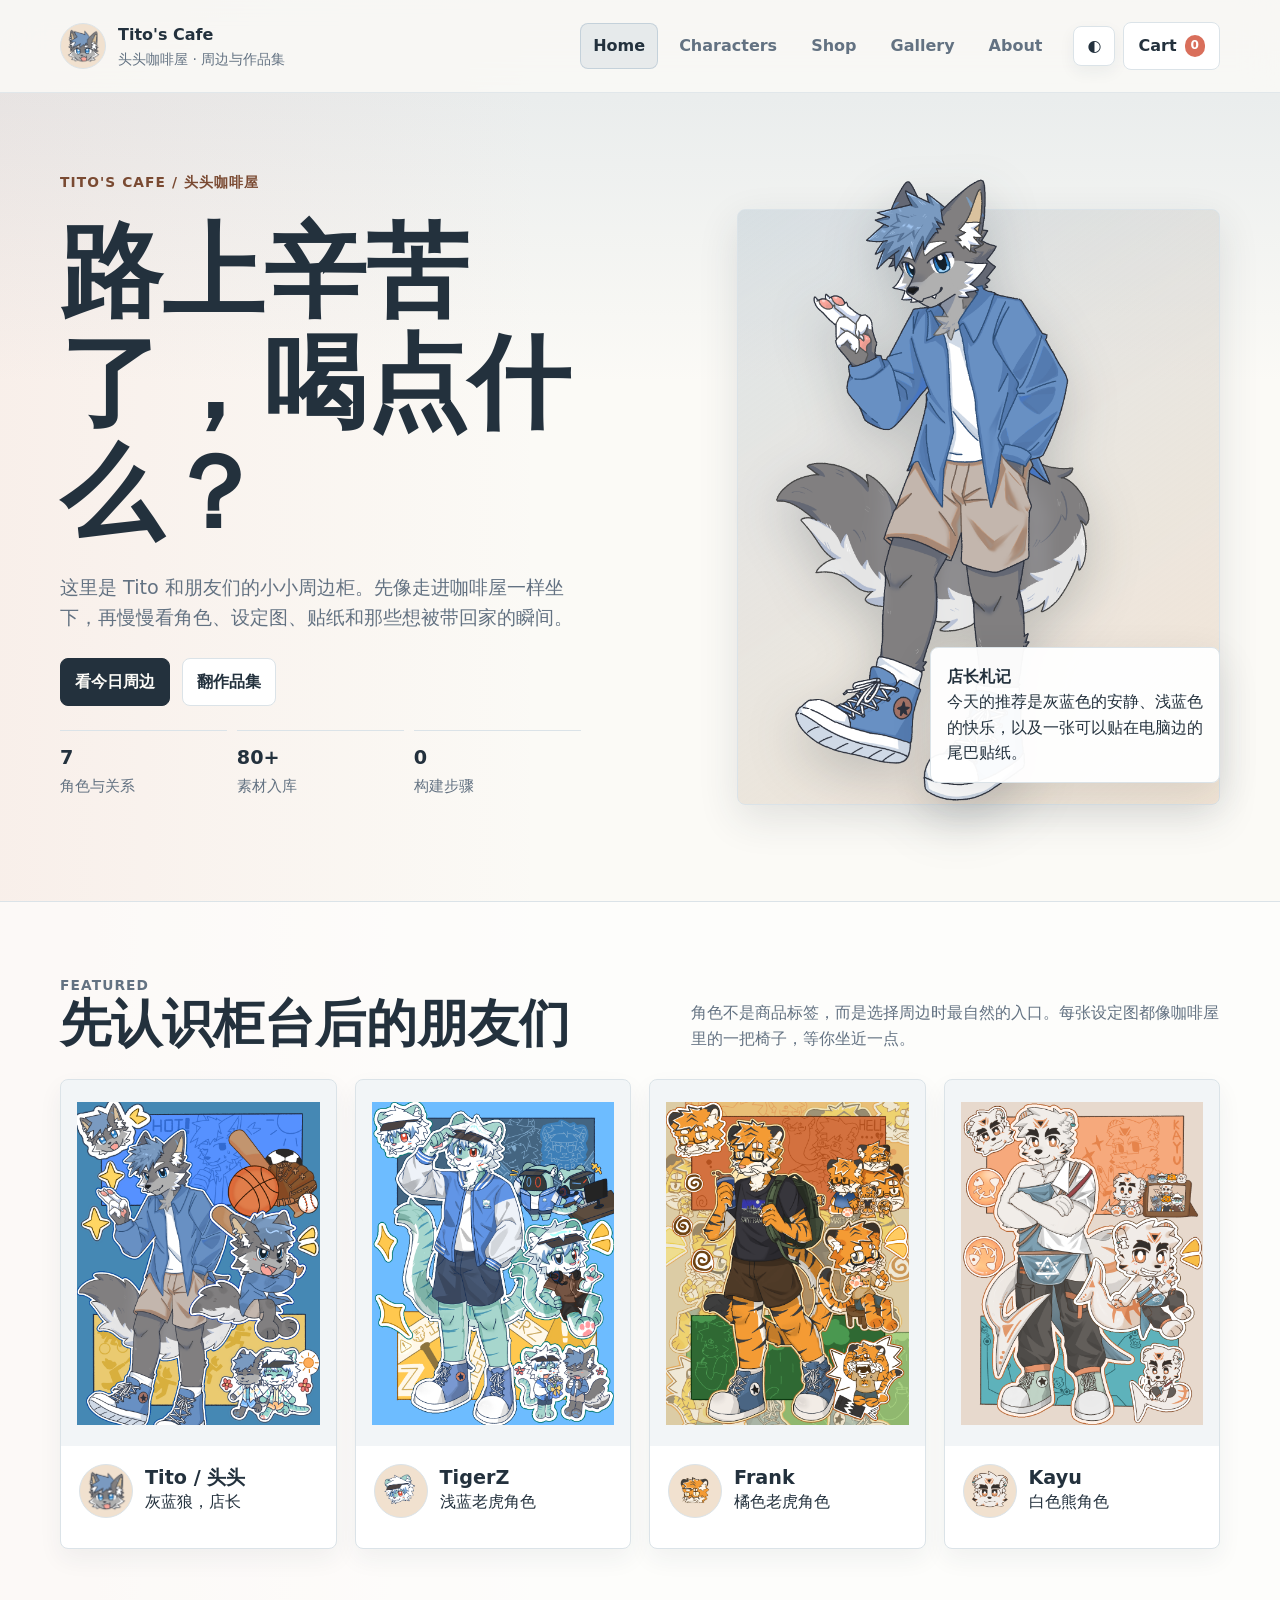
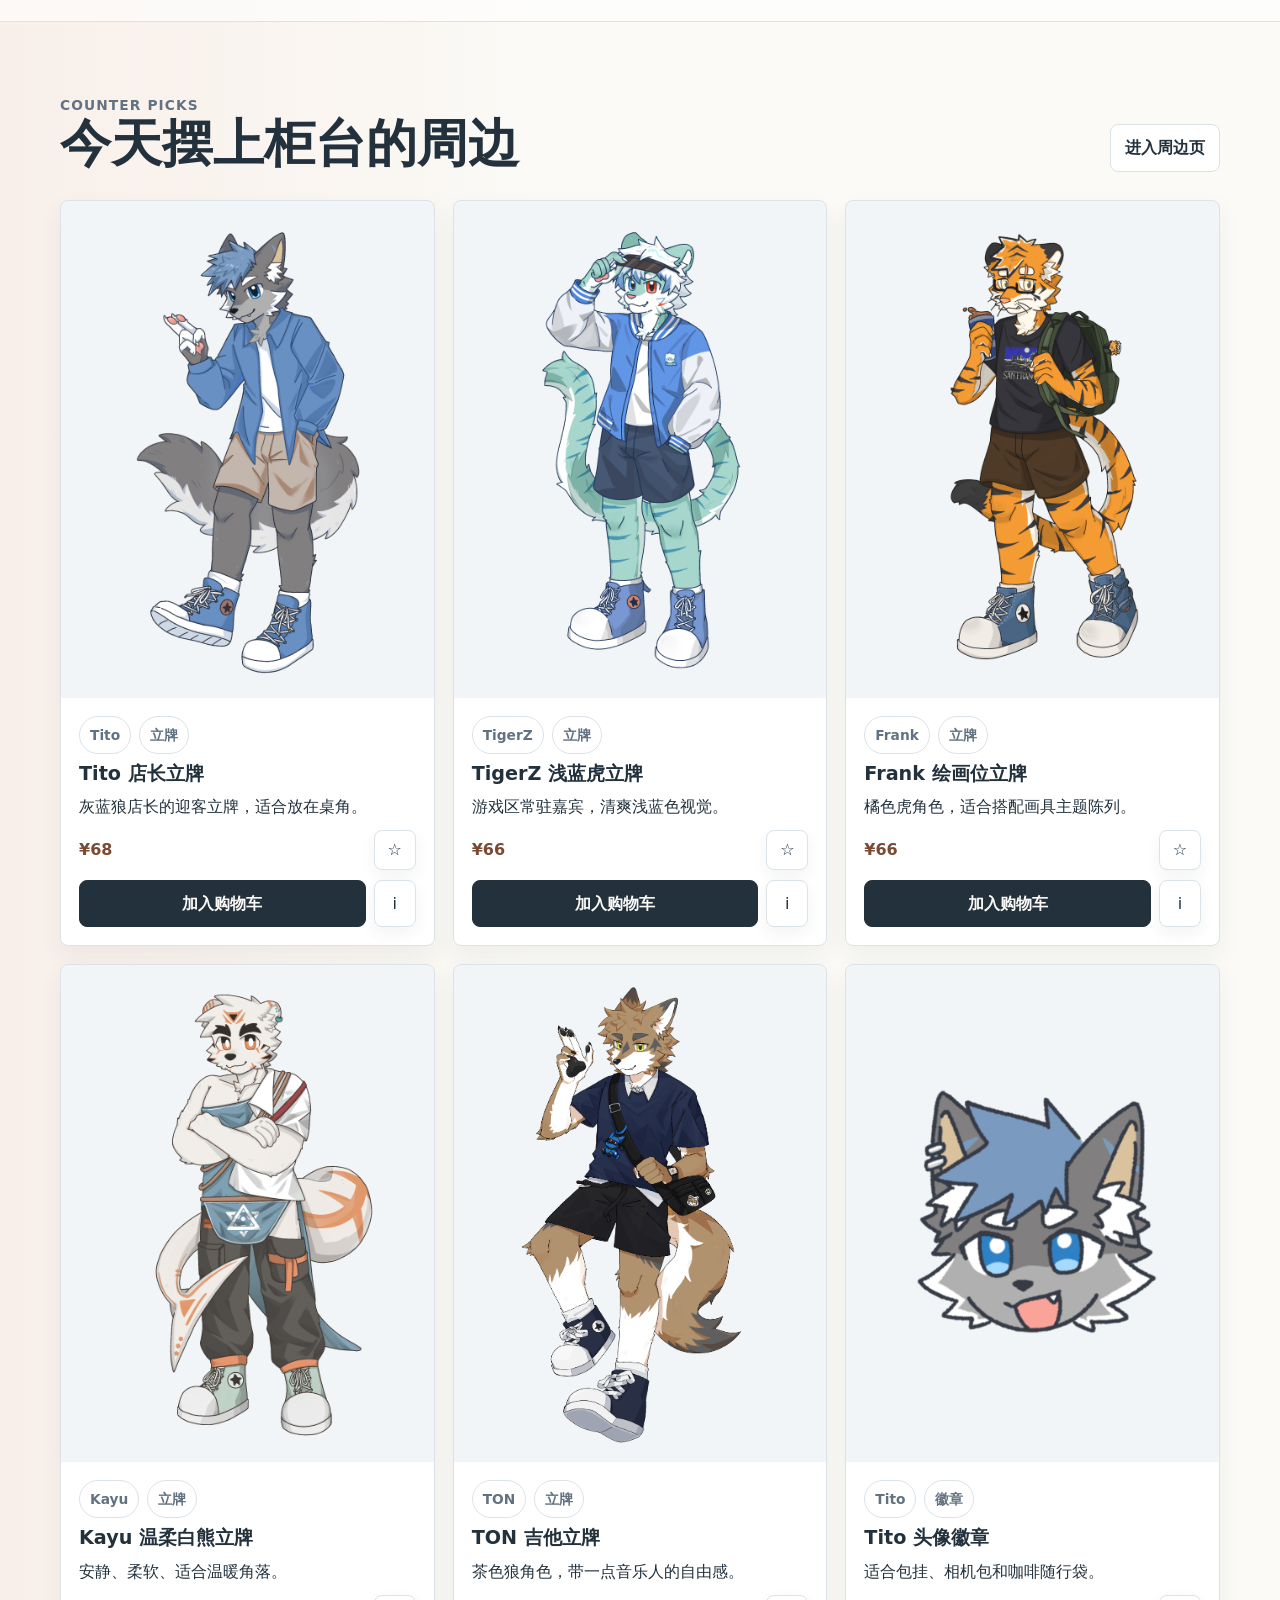
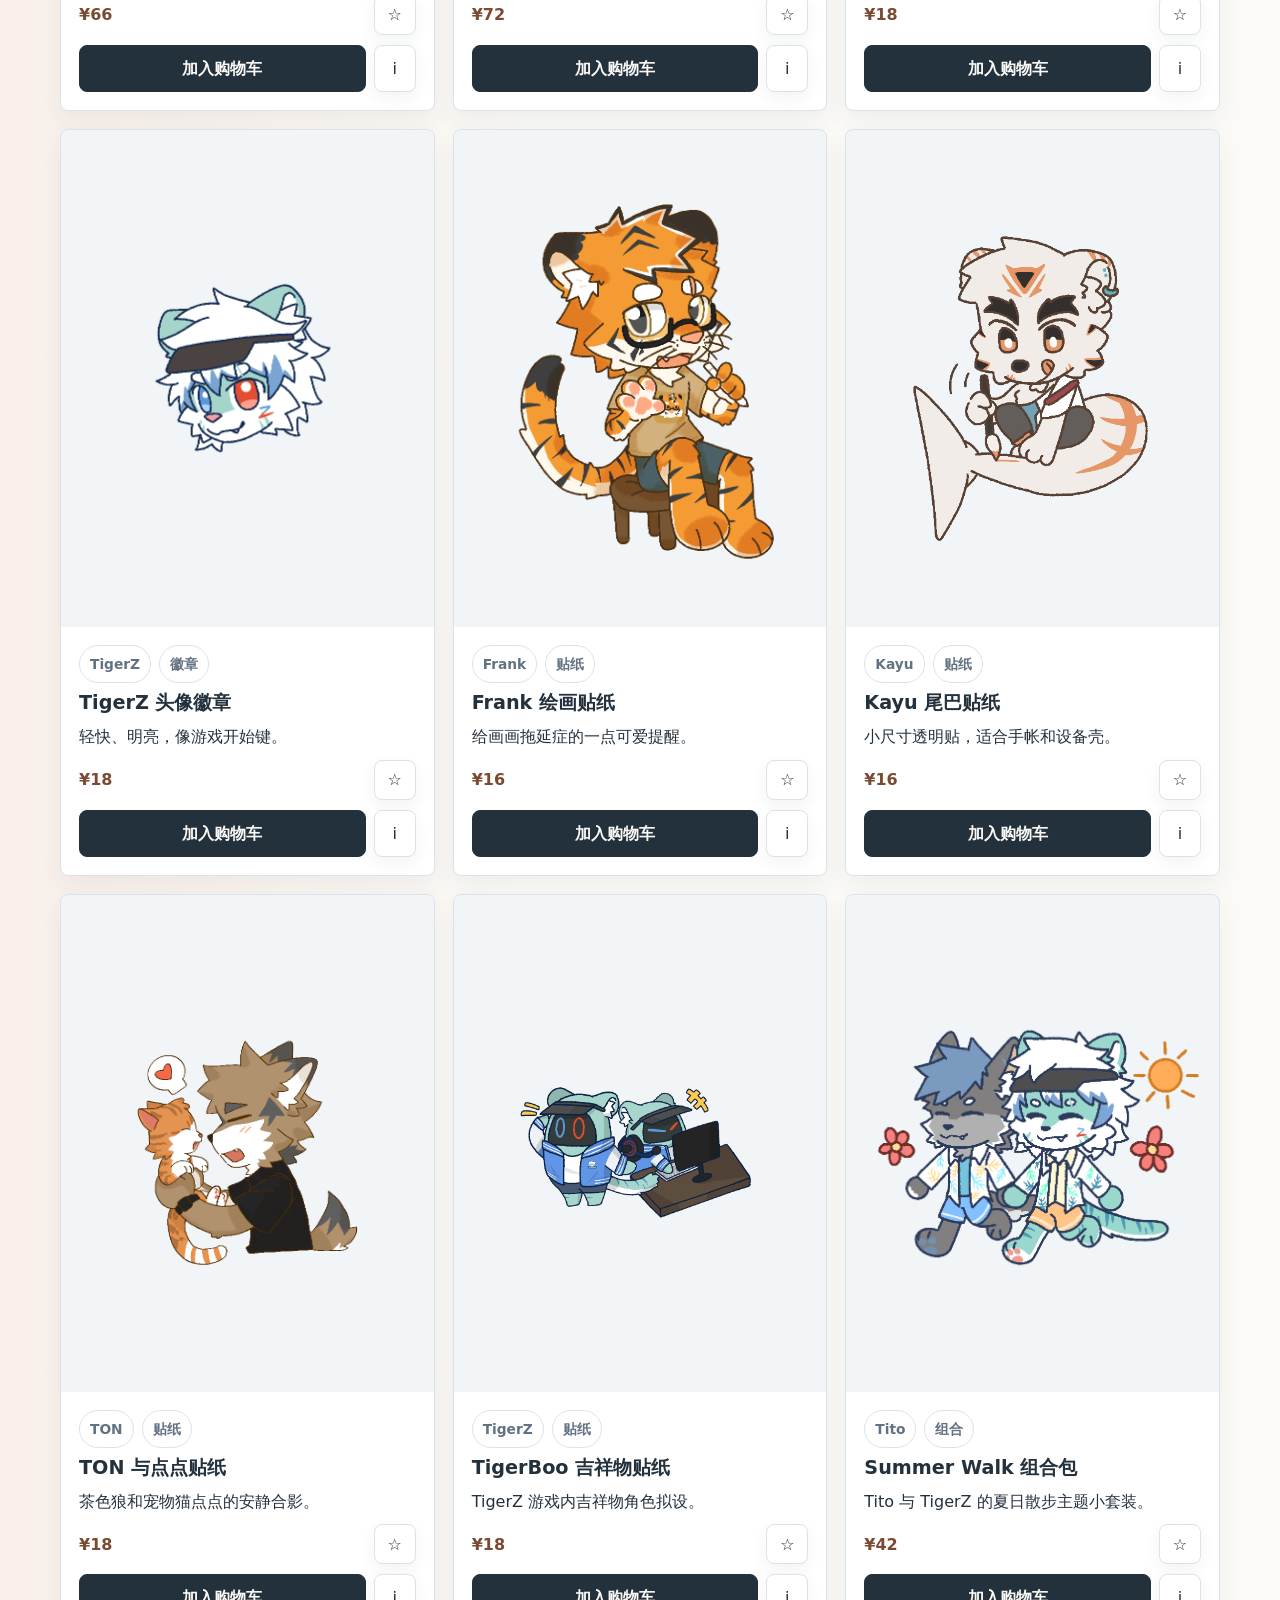
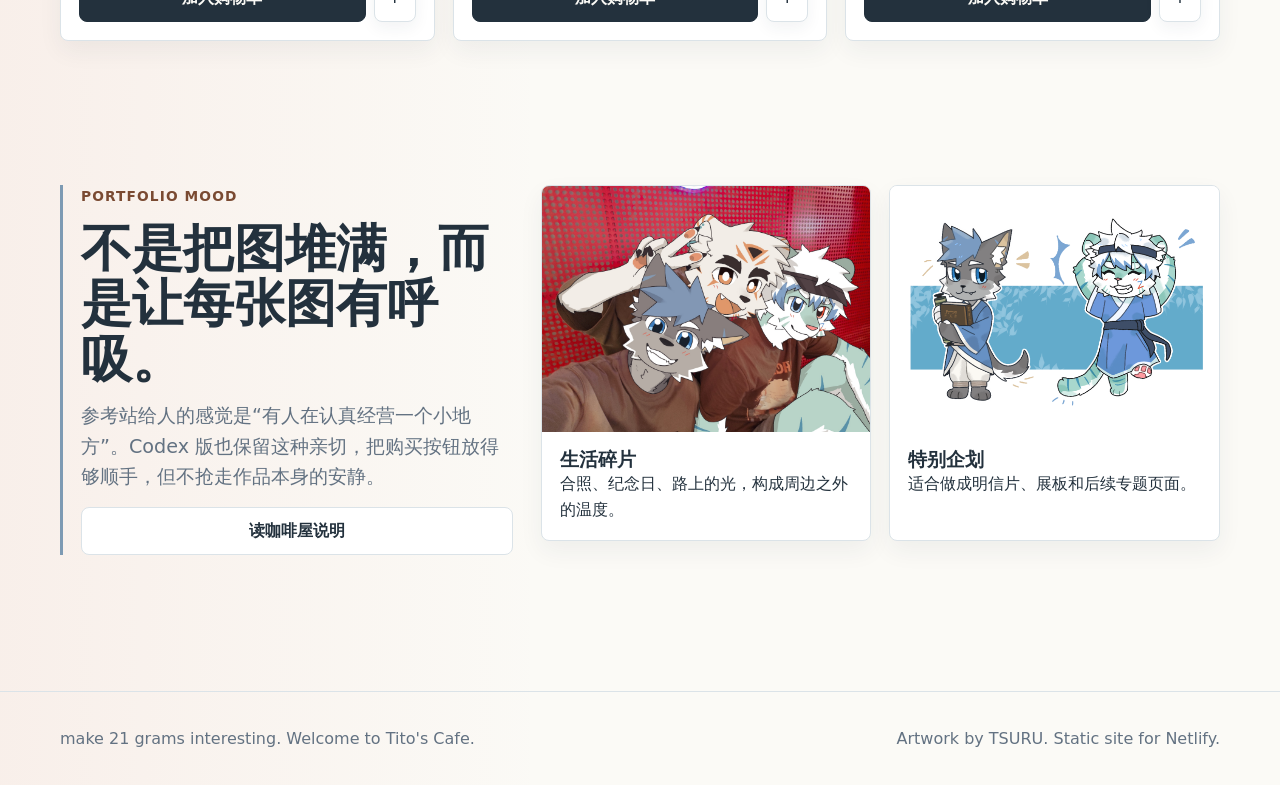
==== commit 5bec93bc: "feat: build codex cafe storefront" ====
--- a/index.html
+++ b/index.html
@@ -1,2203 +1,103 @@
-<!DOCTYPE html>
+﻿<!DOCTYPE html>
 <html lang="zh-CN">
 <head>
+<title>Tito's Cafe / 头头咖啡屋</title>
 <meta charset="UTF-8">
-<meta name="viewport" content="width=device-width,initial-scale=1">
-<title>头头咖啡屋 | Tito's Cafe — 原创 Furry 角色周边</title>
-<meta name="description" content="头头咖啡屋 Tito's Cafe — 原创 Furry 角色设定与限定周边，温暖的小世界等你来。">
-<link rel="icon" href="assets/Tito Avatar (Transparent).png" type="image/png">
-<link rel="preconnect" href="https://fonts.googleapis.com">
-<link rel="preconnect" href="https://fonts.gstatic.com" crossorigin>
-<link href="https://fonts.googleapis.com/css2?family=Noto+Serif+SC:wght@400;600;700&family=Inter:wght@300;400;500;600;700&family=Caveat:wght@400;600&display=swap" rel="stylesheet">
-<style>
-/* ═══════════════════════════════════════════
-   RESET & BASE
-   ═══════════════════════════════════════════ */
-*,*::before,*::after{margin:0;padding:0;box-sizing:border-box}
-:root{
-  --bg:#FBF7F2;--bg-alt:#F3EDE5;--surface:#FFFFFF;--surface-alt:#FAF6F0;
-  --primary:#C8956C;--primary-light:#E8C4A0;--primary-dark:#A07050;
-  --secondary:#7BA7BC;--secondary-light:#A8CCDD;
-  --accent:#E88B6A;--accent-light:#F5B8A0;
-  --text:#3D3028;--text-secondary:#8B7B6B;--text-muted:#B8A898;
-  --border:#E8DDD4;--border-light:#F0E8E0;
-  --shadow:rgba(60,45,30,.08);--shadow-md:rgba(60,45,30,.12);--shadow-lg:rgba(60,45,30,.16);
-  --glow:rgba(200,149,108,.2);
-  --glass:rgba(255,255,255,.72);--glass-border:rgba(255,255,255,.4);
-  --radius:16px;--radius-sm:10px;--radius-lg:24px;--radius-xl:32px;
-  --font-serif:'Noto Serif SC',Georgia,'Times New Roman',serif;
-  --font-sans:'Inter',-apple-system,BlinkMacSystemFont,'Segoe UI',sans-serif;
-  --font-hand:'Caveat',cursive;
-  --transition:all .3s cubic-bezier(.4,0,.2,1);
-  --transition-slow:all .5s cubic-bezier(.4,0,.2,1);
-  --nav-h:72px;
-}
-[data-theme="dark"]{
-  --bg:#1C1816;--bg-alt:#221E1A;--surface:#2A2420;--surface-alt:#302A24;
-  --primary:#D4A574;--primary-light:#E8C4A0;--primary-dark:#B08050;
-  --secondary:#8DBDD4;--secondary-light:#A8D4E8;
-  --accent:#F0A080;--accent-light:#F5C0A0;
-  --text:#F0E8E0;--text-secondary:#A89888;--text-muted:#786858;
-  --border:#3A3228;--border-light:#443A30;
-  --shadow:rgba(0,0,0,.2);--shadow-md:rgba(0,0,0,.3);--shadow-lg:rgba(0,0,0,.4);
-  --glow:rgba(212,165,116,.15);
-  --glass:rgba(30,26,22,.78);--glass-border:rgba(80,70,60,.3);
-}
-
-/* ═══════════════════════════════════════════
-   TYPOGRAPHY & GENERAL
-   ═══════════════════════════════════════════ */
-html{scroll-behavior:smooth;-webkit-font-smoothing:antialiased;scroll-padding-top:var(--nav-h)}
-body{
-  font-family:var(--font-sans);color:var(--text);background:var(--bg);
-  line-height:1.7;overflow-x:hidden;transition:background .4s,color .4s;
-}
-a{color:var(--primary);text-decoration:none;transition:var(--transition)}
-a:hover{color:var(--accent)}
-img{max-width:100%;height:auto;display:block}
-button{cursor:pointer;font-family:inherit;border:none;background:none}
-ul{list-style:none}
-
-/* ═══════════════════════════════════════════
-   LAYOUT UTILITIES
-   ═══════════════════════════════════════════ */
-.container{max-width:1200px;margin:0 auto;padding:0 24px}
-.section-pad{padding:100px 0}
-.tag{
-  display:inline-block;padding:4px 12px;border-radius:20px;font-size:.75rem;font-weight:600;
-  background:var(--bg-alt);color:var(--text-secondary);border:1px solid var(--border-light);
-  transition:var(--transition);
-}
-.section-label{
-  font-family:var(--font-hand);font-size:1.1rem;color:var(--primary);
-  letter-spacing:.05em;margin-bottom:8px;
-}
-.section-title{
-  font-family:var(--font-serif);font-size:clamp(1.8rem,4vw,2.6rem);
-  font-weight:700;color:var(--text);margin-bottom:12px;line-height:1.3;
-}
-.section-desc{
-  font-size:1rem;color:var(--text-secondary);max-width:560px;
-  margin-bottom:48px;line-height:1.8;
-}
-.reveal{opacity:0;transform:translateY(28px);transition:opacity .7s ease,transform .7s ease}
-.reveal.visible{opacity:1;transform:translateY(0)}
-.reveal-delay-1{transition-delay:.1s}.reveal-delay-2{transition-delay:.18s}
-.reveal-delay-3{transition-delay:.26s}.reveal-delay-4{transition-delay:.34s}
-.reveal-delay-5{transition-delay:.42s}
-
-/* ═══════════════════════════════════════════
-   SCROLL PROGRESS BAR
-   ═══════════════════════════════════════════ */
-.progress-bar{
-  position:fixed;top:0;left:0;height:3px;z-index:1000;
-  background:linear-gradient(90deg,var(--primary),var(--accent));
-  width:0;transition:width .15s ease;border-radius:0 2px 2px 0;
-}
-
-/* ═══════════════════════════════════════════
-   NAVIGATION
-   ═══════════════════════════════════════════ */
-.nav{
-  position:fixed;top:0;left:0;right:0;z-index:900;height:var(--nav-h);
-  display:flex;align-items:center;transition:var(--transition);
-}
-.nav.scrolled{
-  background:var(--glass);backdrop-filter:blur(20px) saturate(1.4);
-  -webkit-backdrop-filter:blur(20px) saturate(1.4);
-  border-bottom:1px solid var(--glass-border);box-shadow:0 2px 24px var(--shadow);
-}
-.nav-inner{
-  max-width:1200px;margin:0 auto;padding:0 24px;width:100%;
-  display:flex;align-items:center;justify-content:space-between;
-}
-.nav-brand{
-  display:flex;align-items:center;gap:10px;font-weight:700;font-size:1.05rem;
-  color:var(--text);text-decoration:none;
-}
-.nav-brand img{width:36px;height:36px;border-radius:50%;object-fit:cover;border:2px solid var(--primary-light)}
-.nav-links{display:flex;gap:28px}
-.nav-links a{
-  color:var(--text-secondary);font-size:.9rem;font-weight:500;
-  position:relative;padding:4px 0;text-decoration:none;
-}
-.nav-links a::after{
-  content:'';position:absolute;bottom:-2px;left:0;width:0;height:2px;
-  background:var(--primary);border-radius:1px;transition:width .3s ease;
-}
-.nav-links a:hover{color:var(--text)}
-.nav-links a:hover::after{width:100%}
-.nav-actions{display:flex;align-items:center;gap:8px}
-.btn-icon{
-  width:40px;height:40px;border-radius:12px;display:flex;align-items:center;justify-content:center;
-  color:var(--text-secondary);font-size:1.1rem;transition:var(--transition);
-  position:relative;
-}
-.btn-icon:hover{background:var(--bg-alt);color:var(--text)}
-.cart-count{
-  position:absolute;top:2px;right:2px;width:18px;height:18px;border-radius:50%;
-  background:var(--accent);color:#fff;font-size:.65rem;font-weight:700;
-  display:flex;align-items:center;justify-content:center;
-  opacity:0;transform:scale(.5);transition:var(--transition);
-}
-.cart-count.show{opacity:1;transform:scale(1)}
-.nav-toggle{
-  display:none;flex-direction:column;gap:5px;width:28px;padding:4px 0;
-}
-.nav-toggle span{
-  width:100%;height:2px;background:var(--text);border-radius:2px;transition:var(--transition);
-}
-
-/* Theme toggle icons */
-.theme-toggle svg{width:18px;height:18px}
-.sun-icon,.moon-icon{transition:var(--transition)}
-[data-theme="dark"] .sun-icon{display:none}
-[data-theme="dark"] .moon-icon{display:block}
-.sun-icon{display:block}
-.moon-icon{display:none}
-
-/* ═══════════════════════════════════════════
-   HERO
-   ═══════════════════════════════════════════ */
-.hero{
-  min-height:100vh;display:flex;align-items:center;position:relative;overflow:hidden;
-  padding-top:var(--nav-h);
-}
-.hero-bg{
-  position:absolute;inset:0;z-index:0;
-  background:
-    radial-gradient(ellipse 80% 60% at 70% 40%,var(--glow),transparent),
-    radial-gradient(ellipse 50% 80% at 20% 80%,rgba(123,167,188,.08),transparent),
-    linear-gradient(180deg,var(--bg),var(--bg-alt));
-}
-.hero-particles{
-  position:absolute;inset:0;z-index:1;pointer-events:none;overflow:hidden;
-}
-.particle{
-  position:absolute;border-radius:50%;opacity:.4;
-  animation:float-up linear infinite;
-}
-@keyframes float-up{
-  0%{transform:translateY(0) scale(1);opacity:.4}
-  50%{opacity:.6}
-  100%{transform:translateY(-100vh) scale(.3);opacity:0}
-}
-.hero-inner{
-  position:relative;z-index:2;display:grid;
-  grid-template-columns:1fr 1fr;gap:60px;align-items:center;
-  min-height:calc(100vh - var(--nav-h));
-}
-.hero-text{padding:40px 0}
-.hero-eyebrow{
-  font-family:var(--font-hand);font-size:1.15rem;color:var(--primary);
-  margin-bottom:16px;letter-spacing:.08em;
-}
-.hero-title{
-  font-family:var(--font-serif);font-size:clamp(2.4rem,5vw,3.8rem);
-  font-weight:700;line-height:1.25;margin-bottom:24px;color:var(--text);
-}
-.hero-title .accent{
-  background:linear-gradient(135deg,var(--primary),var(--accent));
-  -webkit-background-clip:text;-webkit-text-fill-color:transparent;
-  background-clip:text;
-}
-.hero-sub{
-  font-size:1.05rem;color:var(--text-secondary);line-height:1.9;
-  margin-bottom:36px;max-width:440px;
-}
-.hero-actions{display:flex;gap:16px;flex-wrap:wrap}
-.btn-primary{
-  display:inline-flex;align-items:center;gap:8px;
-  padding:14px 32px;border-radius:14px;font-weight:600;font-size:.95rem;
-  background:linear-gradient(135deg,var(--primary),var(--primary-dark));
-  color:#fff;box-shadow:0 4px 20px var(--glow);transition:var(--transition);
-  text-decoration:none;
-}
-.btn-primary:hover{
-  transform:translateY(-2px);box-shadow:0 8px 32px var(--glow);color:#fff;
-}
-.btn-secondary{
-  display:inline-flex;align-items:center;gap:8px;
-  padding:14px 32px;border-radius:14px;font-weight:600;font-size:.95rem;
-  background:var(--surface);color:var(--text);
-  border:1.5px solid var(--border);transition:var(--transition);text-decoration:none;
-}
-.btn-secondary:hover{
-  border-color:var(--primary);color:var(--primary);transform:translateY(-2px);
-  box-shadow:0 4px 16px var(--shadow);
-}
-.hero-visual{position:relative;display:flex;justify-content:center;align-items:center}
-.hero-image{
-  max-height:520px;object-fit:contain;filter:drop-shadow(0 20px 40px var(--shadow-lg));
-  transition:transform .6s cubic-bezier(.4,0,.2,1);
-  animation:hero-float 6s ease-in-out infinite;
-}
-.hero-image:hover{transform:scale(1.03) rotate(-1deg)}
-@keyframes hero-float{
-  0%,100%{transform:translateY(0)}
-  50%{transform:translateY(-12px)}
-}
-.hero-float{
-  position:absolute;width:100px;height:100px;object-fit:contain;
-  filter:drop-shadow(0 8px 20px var(--shadow));
-  transition:var(--transition);
-}
-.hero-float-1{bottom:10%;left:-5%;animation:float-1 5s ease-in-out infinite}
-.hero-float-2{top:10%;right:-5%;animation:float-2 7s ease-in-out infinite}
-.hero-float:hover{transform:scale(1.15) rotate(5deg)}
-@keyframes float-1{0%,100%{transform:translateY(0) rotate(-3deg)}50%{transform:translateY(-18px) rotate(3deg)}}
-@keyframes float-2{0%,100%{transform:translateY(0) rotate(3deg)}50%{transform:translateY(-14px) rotate(-3deg)}}
-
-/* ═══════════════════════════════════════════
-   CHARACTERS
-   ═══════════════════════════════════════════ */
-.chars{background:var(--bg-alt)}
-.chars-grid{display:grid;grid-template-columns:repeat(auto-fill,minmax(320px,1fr));gap:24px}
-.char-card{
-  background:var(--surface);border-radius:var(--radius-lg);overflow:hidden;
-  border:1px solid var(--border-light);transition:var(--transition);
-  cursor:pointer;position:relative;
-}
-.char-card:hover{
-  transform:translateY(-6px);box-shadow:0 16px 48px var(--shadow-md);
-  border-color:var(--primary-light);
-}
-.char-card.featured{
-  grid-column:span 2;
-  background:linear-gradient(135deg,var(--surface),var(--surface-alt));
-  border:1.5px solid var(--primary-light);
-}
-.char-card.featured .char-visual img{max-height:400px}
-.char-visual{
-  display:flex;justify-content:center;align-items:center;padding:24px;
-  position:relative;min-height:240px;
-  background:radial-gradient(ellipse at center,var(--bg-alt),transparent);
-}
-.char-visual img{
-  max-height:300px;object-fit:contain;
-  filter:drop-shadow(0 8px 24px var(--shadow));
-  transition:transform .5s cubic-bezier(.4,0,.2,1);
-}
-.char-card:hover .char-visual img{transform:scale(1.06) translateY(-4px)}
-.char-species{
-  position:absolute;top:16px;right:16px;
-  background:var(--surface);box-shadow:0 2px 8px var(--shadow);
-}
-.char-info{padding:0 24px 24px}
-.char-name{
-  font-family:var(--font-serif);font-size:1.3rem;font-weight:700;
-  margin-bottom:6px;color:var(--text);display:flex;align-items:baseline;gap:8px;
-}
-.char-name-en{font-family:var(--font-sans);font-size:.85rem;font-weight:400;color:var(--text-muted)}
-.char-desc{font-size:.9rem;color:var(--text-secondary);line-height:1.7;margin-bottom:14px}
-.char-traits{display:flex;flex-wrap:wrap;gap:8px}
-
-/* ═══════════════════════════════════════════
-   CHARACTER MODAL
-   ═══════════════════════════════════════════ */
-.char-modal-overlay{
-  position:fixed;inset:0;z-index:950;background:rgba(0,0,0,.5);
-  backdrop-filter:blur(8px);display:none;align-items:center;justify-content:center;
-  padding:24px;opacity:0;transition:opacity .3s ease;
-}
-.char-modal-overlay.open{display:flex;opacity:1}
-.char-modal{
-  background:var(--surface);border-radius:var(--radius-xl);max-width:720px;width:100%;
-  max-height:90vh;overflow-y:auto;position:relative;
-  box-shadow:0 32px 80px rgba(0,0,0,.3);transform:scale(.95);
-  transition:transform .3s ease;
-}
-.char-modal-overlay.open .char-modal{transform:scale(1)}
-.char-modal-close{
-  position:absolute;top:16px;right:16px;width:40px;height:40px;border-radius:50%;
-  background:var(--glass);backdrop-filter:blur(10px);display:flex;align-items:center;justify-content:center;
-  font-size:1.3rem;color:var(--text);z-index:10;transition:var(--transition);
-  border:1px solid var(--border-light);
-}
-.char-modal-close:hover{background:var(--accent);color:#fff}
-.char-modal-visual{
-  display:flex;justify-content:center;padding:48px 32px 24px;
-  background:radial-gradient(ellipse at center,var(--bg-alt),var(--surface));
-}
-.char-modal-visual img{
-  max-height:360px;object-fit:contain;
-  filter:drop-shadow(0 12px 32px var(--shadow-lg));
-}
-.char-modal-body{padding:0 36px 36px}
-.char-modal-name{
-  font-family:var(--font-serif);font-size:2rem;font-weight:700;
-  margin-bottom:4px;display:flex;align-items:baseline;gap:10px;
-}
-.char-modal-name span{font-size:1rem;font-weight:400;color:var(--text-muted)}
-.char-modal-role{
-  font-family:var(--font-hand);font-size:1.1rem;color:var(--primary);
-  margin-bottom:16px;
-}
-.char-modal-desc{
-  font-size:.95rem;color:var(--text-secondary);line-height:1.9;margin-bottom:20px;
-}
-.char-modal-traits{display:flex;flex-wrap:wrap;gap:8px;margin-bottom:24px}
-.char-modal-traits .tag{background:var(--primary-light);color:var(--primary-dark);border:none}
-[data-theme="dark"] .char-modal-traits .tag{background:rgba(212,165,116,.15);color:var(--primary)}
-
-/* ═══════════════════════════════════════════
-   SHOP
-   ═══════════════════════════════════════════ */
-.shop-filters{
-  display:flex;gap:10px;flex-wrap:wrap;margin-bottom:36px;
-}
-.filter-btn{
-  padding:10px 22px;border-radius:12px;font-size:.85rem;font-weight:600;
-  background:var(--surface);color:var(--text-secondary);
-  border:1.5px solid var(--border);transition:var(--transition);
-}
-.filter-btn:hover{border-color:var(--primary-light);color:var(--text)}
-.filter-btn.active{
-  background:linear-gradient(135deg,var(--primary),var(--primary-dark));
-  color:#fff;border-color:transparent;box-shadow:0 4px 16px var(--glow);
-}
-.shop-grid{display:grid;grid-template-columns:repeat(auto-fill,minmax(260px,1fr));gap:24px}
-.product-card{
-  background:var(--surface);border-radius:var(--radius);overflow:hidden;
-  border:1px solid var(--border-light);transition:var(--transition);
-}
-.product-card:hover{
-  transform:translateY(-4px);box-shadow:0 12px 36px var(--shadow-md);
-  border-color:var(--primary-light);
-}
-.product-card.hidden{display:none}
-.product-img{
-  position:relative;overflow:hidden;aspect-ratio:1;display:flex;align-items:center;
-  justify-content:center;background:var(--bg-alt);
-}
-.product-img img{
-  max-width:80%;max-height:80%;object-fit:contain;
-  transition:transform .4s cubic-bezier(.4,0,.2,1);
-}
-.product-card:hover .product-img img{transform:scale(1.08)}
-.product-badge{
-  position:absolute;top:12px;left:12px;padding:5px 12px;border-radius:8px;
-  font-size:.7rem;font-weight:700;letter-spacing:.04em;
-}
-.badge-new{background:#4CAF50;color:#fff}
-.badge-hot{background:#FF5722;color:#fff}
-.badge-limited{background:#9C27B0;color:#fff}
-.badge-special{background:linear-gradient(135deg,#FFD700,#FFA000);color:#3D3028}
-.product-body{padding:16px}
-.product-name{
-  font-weight:600;font-size:.95rem;margin-bottom:4px;
-  color:var(--text);line-height:1.4;
-}
-.product-char{font-size:.78rem;color:var(--text-muted);margin-bottom:12px}
-.product-bottom{display:flex;align-items:center;justify-content:space-between}
-.product-price{
-  font-family:var(--font-serif);font-size:1.15rem;font-weight:700;color:var(--accent);
-}
-.btn-add{
-  padding:8px 18px;border-radius:10px;font-size:.8rem;font-weight:600;
-  background:var(--primary);color:#fff;transition:var(--transition);
-}
-.btn-add:hover{background:var(--primary-dark);transform:scale(1.05)}
-.btn-add:active{transform:scale(.95)}
-
-/* ═══════════════════════════════════════════
-   GALLERY
-   ═══════════════════════════════════════════ */
-.gallery{background:var(--bg-alt)}
-.gallery-tabs{display:flex;gap:10px;flex-wrap:wrap;margin-bottom:36px}
-.gallery-tab{
-  padding:10px 22px;border-radius:12px;font-size:.85rem;font-weight:600;
-  background:var(--surface);color:var(--text-secondary);
-  border:1.5px solid var(--border);transition:var(--transition);
-}
-.gallery-tab:hover{border-color:var(--primary-light);color:var(--text)}
-.gallery-tab.active{
-  background:linear-gradient(135deg,var(--primary),var(--primary-dark));
-  color:#fff;border-color:transparent;
-}
-.gallery-grid{
-  display:grid;
-  grid-template-columns:repeat(4,1fr);
-  grid-auto-rows:200px;gap:16px;
-}
-.gallery-item{
-  position:relative;border-radius:var(--radius);overflow:hidden;cursor:pointer;
-  transition:var(--transition);
-}
-.gallery-item.wide{grid-column:span 2}
-.gallery-item.tall{grid-row:span 2}
-.gallery-item:hover{transform:scale(1.02);z-index:2}
-.gallery-item.hidden{display:none}
-.gallery-item img{width:100%;height:100%;object-fit:cover;transition:transform .5s ease}
-.gallery-item:hover img{transform:scale(1.08)}
-.gallery-overlay{
-  position:absolute;inset:0;
-  background:linear-gradient(0deg,rgba(0,0,0,.65) 0%,transparent 50%);
-  display:flex;align-items:flex-end;padding:16px;
-  opacity:0;transition:opacity .3s ease;
-}
-.gallery-item:hover .gallery-overlay{opacity:1}
-.gallery-overlay span{
-  color:#fff;font-size:.9rem;font-weight:500;
-  text-shadow:0 1px 4px rgba(0,0,0,.4);
-}
-
-/* ═══════════════════════════════════════════
-   STORY
-   ═══════════════════════════════════════════ */
-.story-block{
-  display:grid;grid-template-columns:1fr 1fr;gap:60px;align-items:center;
-  margin-bottom:80px;
-}
-.story-block:nth-child(even) .story-img{order:2}
-.story-block:nth-child(even) .story-content{order:1}
-.story-img{
-  border-radius:var(--radius-lg);overflow:hidden;
-  box-shadow:0 12px 40px var(--shadow-md);
-}
-.story-img img{
-  width:100%;height:100%;object-fit:cover;min-height:320px;
-  transition:transform .6s ease;
-}
-.story-img:hover img{transform:scale(1.04)}
-.story-content h3{
-  font-family:var(--font-serif);font-size:1.5rem;font-weight:700;
-  margin-bottom:16px;color:var(--text);
-}
-.story-content p{
-  font-size:.95rem;color:var(--text-secondary);line-height:1.9;margin-bottom:14px;
-}
-.story-quote{
-  font-family:var(--font-hand);font-size:1.3rem;color:var(--primary);
-  padding:20px 0;border-left:3px solid var(--primary-light);padding-left:20px;
-  margin-top:20px;
-}
-
-/* ═══════════════════════════════════════════
-   GUESTBOOK
-   ═══════════════════════════════════════════ */
-.guestbook{background:var(--bg-alt)}
-.gb-form{
-  display:flex;gap:12px;flex-wrap:wrap;margin-bottom:36px;
-}
-.gb-input{
-  flex:1;min-width:200px;padding:14px 20px;border-radius:14px;
-  border:1.5px solid var(--border);background:var(--surface);color:var(--text);
-  font-size:.9rem;font-family:var(--font-sans);transition:var(--transition);
-}
-.gb-input::placeholder{color:var(--text-muted)}
-.gb-input:focus{outline:none;border-color:var(--primary);box-shadow:0 0 0 3px var(--glow)}
-.gb-submit{
-  padding:14px 28px;border-radius:14px;font-weight:600;font-size:.9rem;
-  background:linear-gradient(135deg,var(--primary),var(--primary-dark));
-  color:#fff;transition:var(--transition);
-}
-.gb-submit:hover{transform:translateY(-2px);box-shadow:0 6px 20px var(--glow)}
-.gb-messages{display:flex;flex-direction:column;gap:16px}
-.gb-msg{
-  background:var(--surface);border-radius:var(--radius);padding:20px;
-  border:1px solid var(--border-light);transition:var(--transition);
-}
-.gb-msg:hover{border-color:var(--primary-light);box-shadow:0 4px 16px var(--shadow)}
-.gb-msg-header{display:flex;align-items:center;gap:12px;margin-bottom:10px}
-.gb-msg-avatar{
-  width:40px;height:40px;border-radius:50%;display:flex;align-items:center;justify-content:center;
-  font-size:1.2rem;background:var(--bg-alt);
-}
-.gb-msg-name{font-weight:600;font-size:.9rem;color:var(--text)}
-.gb-msg-time{font-size:.75rem;color:var(--text-muted);margin-left:auto}
-.gb-msg-text{font-size:.9rem;color:var(--text-secondary);line-height:1.7}
-
-/* ═══════════════════════════════════════════
-   FOOTER
-   ═══════════════════════════════════════════ */
-.footer{
-  background:var(--surface-alt);border-top:1px solid var(--border-light);
-  padding:64px 0 32px;
-}
-.footer-inner{
-  display:grid;grid-template-columns:2fr 1fr 1fr 1fr;gap:40px;margin-bottom:40px;
-}
-.footer-brand-name{
-  font-family:var(--font-serif);font-size:1.4rem;font-weight:700;
-  color:var(--text);margin-bottom:8px;
-}
-.footer-brand p{font-size:.85rem;color:var(--text-secondary);line-height:1.7;max-width:300px}
-.footer-col h4{
-  font-size:.8rem;font-weight:700;color:var(--text-muted);text-transform:uppercase;
-  letter-spacing:.1em;margin-bottom:16px;
-}
-.footer-col a{
-  display:block;font-size:.88rem;color:var(--text-secondary);
-  margin-bottom:10px;transition:var(--transition);
-}
-.footer-col a:hover{color:var(--primary);padding-left:4px}
-.footer-bottom{
-  display:flex;justify-content:space-between;align-items:center;
-  padding-top:24px;border-top:1px solid var(--border-light);
-  font-size:.8rem;color:var(--text-muted);
-}
-
-/* ═══════════════════════════════════════════
-   CART SIDEBAR
-   ═══════════════════════════════════════════ */
-.cart-overlay{
-  position:fixed;inset:0;z-index:960;background:rgba(0,0,0,.4);
-  backdrop-filter:blur(4px);opacity:0;pointer-events:none;transition:opacity .3s ease;
-}
-.cart-overlay.open{opacity:1;pointer-events:auto}
-.cart-sidebar{
-  position:fixed;top:0;right:0;bottom:0;z-index:970;width:400px;max-width:90vw;
-  background:var(--surface);box-shadow:-8px 0 40px var(--shadow-lg);
-  transform:translateX(100%);transition:transform .35s cubic-bezier(.4,0,.2,1);
-  display:flex;flex-direction:column;
-}
-.cart-sidebar.open{transform:translateX(0)}
-.cart-header{
-  display:flex;justify-content:space-between;align-items:center;
-  padding:20px 24px;border-bottom:1px solid var(--border-light);
-}
-.cart-header h3{font-family:var(--font-serif);font-size:1.2rem}
-.cart-close{
-  width:36px;height:36px;border-radius:10px;display:flex;align-items:center;
-  justify-content:center;font-size:1.3rem;color:var(--text-secondary);transition:var(--transition);
-}
-.cart-close:hover{background:var(--bg-alt);color:var(--text)}
-.cart-items{flex:1;overflow-y:auto;padding:16px 24px}
-.cart-empty{text-align:center;color:var(--text-muted);padding:48px 0;font-size:.95rem}
-.cart-item{display:flex;gap:14px;padding:14px 0;border-bottom:1px solid var(--border-light)}
-.cart-item-img{
-  width:64px;height:64px;border-radius:10px;overflow:hidden;flex-shrink:0;
-  background:var(--bg-alt);display:flex;align-items:center;justify-content:center;
-}
-.cart-item-img img{max-width:90%;max-height:90%;object-fit:contain}
-.cart-item-info{flex:1}
-.cart-item-name{font-weight:600;font-size:.88rem;margin-bottom:2px}
-.cart-item-price{font-size:.8rem;color:var(--text-muted);margin-bottom:8px}
-.cart-item-qty{display:flex;align-items:center;gap:8px;font-size:.85rem}
-.qty-btn{
-  width:28px;height:28px;border-radius:8px;display:flex;align-items:center;
-  justify-content:center;background:var(--bg-alt);color:var(--text);
-  font-weight:600;transition:var(--transition);
-}
-.qty-btn:hover{background:var(--primary-light)}
-.cart-item-remove{
-  margin-left:auto;font-size:.78rem;color:var(--text-muted);cursor:pointer;
-  transition:var(--transition);
-}
-.cart-item-remove:hover{color:var(--accent)}
-.cart-footer{
-  padding:20px 24px;border-top:1px solid var(--border-light);
-}
-.cart-total{
-  display:flex;justify-content:space-between;align-items:center;
-  font-size:1rem;margin-bottom:16px;
-}
-.cart-total .price{font-family:var(--font-serif);font-size:1.3rem;font-weight:700;color:var(--accent)}
-.btn-checkout{
-  width:100%;padding:14px;border-radius:14px;font-weight:600;font-size:.95rem;
-  background:linear-gradient(135deg,var(--primary),var(--primary-dark));
-  color:#fff;transition:var(--transition);
-}
-.btn-checkout:hover{transform:translateY(-2px);box-shadow:0 6px 20px var(--glow)}
-
-/* ═══════════════════════════════════════════
-   LIGHTBOX
-   ═══════════════════════════════════════════ */
-.lightbox{
-  position:fixed;inset:0;z-index:980;background:rgba(0,0,0,.9);
-  backdrop-filter:blur(16px);display:none;align-items:center;justify-content:center;
-  flex-direction:column;padding:24px;opacity:0;transition:opacity .3s ease;
-}
-.lightbox.open{display:flex;opacity:1}
-.lightbox-close{
-  position:absolute;top:20px;right:24px;width:48px;height:48px;border-radius:50%;
-  background:rgba(255,255,255,.1);color:#fff;font-size:1.6rem;
-  display:flex;align-items:center;justify-content:center;transition:var(--transition);
-  z-index:10;
-}
-.lightbox-close:hover{background:rgba(255,255,255,.2)}
-.lightbox-nav{
-  position:absolute;top:50%;transform:translateY(-50%);width:48px;height:48px;
-  border-radius:50%;background:rgba(255,255,255,.1);color:#fff;font-size:1.3rem;
-  display:flex;align-items:center;justify-content:center;transition:var(--transition);
-  z-index:10;
-}
-.lightbox-nav:hover{background:rgba(255,255,255,.25)}
-.lightbox-prev{left:20px}
-.lightbox-next{right:20px}
-.lightbox img{
-  max-width:85vw;max-height:75vh;object-fit:contain;border-radius:8px;
-  box-shadow:0 8px 40px rgba(0,0,0,.4);
-}
-.lightbox-caption{
-  color:rgba(255,255,255,.8);font-size:.9rem;margin-top:16px;
-  text-align:center;font-weight:500;
-}
-.lightbox-counter{
-  color:rgba(255,255,255,.5);font-size:.78rem;margin-top:8px;
-}
-
-/* ═══════════════════════════════════════════
-   TOAST
-   ═══════════════════════════════════════════ */
-.toast-container{
-  position:fixed;bottom:24px;right:24px;z-index:999;
-  display:flex;flex-direction:column;gap:10px;
-}
-.toast{
-  padding:14px 24px;border-radius:14px;font-size:.88rem;font-weight:500;
-  background:var(--surface);color:var(--text);border:1px solid var(--border);
-  box-shadow:0 8px 24px var(--shadow-md);
-  animation:toast-in .4s ease,toast-out .4s ease 2.6s forwards;
-}
-@keyframes toast-in{from{opacity:0;transform:translateY(16px) scale(.95)}to{opacity:1;transform:translateY(0) scale(1)}}
-@keyframes toast-out{from{opacity:1;transform:translateY(0)}to{opacity:0;transform:translateY(-8px)}}
-
-/* ═══════════════════════════════════════════
-   BACK TO TOP
-   ═══════════════════════════════════════════ */
-.back-top{
-  position:fixed;bottom:28px;left:28px;z-index:800;
-  width:48px;height:48px;border-radius:50%;
-  background:var(--surface);color:var(--text);border:1.5px solid var(--border);
-  display:flex;align-items:center;justify-content:center;font-size:1.1rem;
-  box-shadow:0 4px 16px var(--shadow);transition:var(--transition);
-  opacity:0;pointer-events:none;transform:translateY(16px);
-}
-.back-top.show{opacity:1;pointer-events:auto;transform:translateY(0)}
-.back-top:hover{
-  background:var(--primary);color:#fff;border-color:var(--primary);
-  transform:translateY(-3px);box-shadow:0 8px 24px var(--glow);
-}
-
-/* ═══════════════════════════════════════════
-   RESPONSIVE
-   ═══════════════════════════════════════════ */
-@media(max-width:960px){
-  .hero-inner{grid-template-columns:1fr;text-align:center}
-  .hero-visual{margin-top:40px}
-  .hero-sub{margin:0 auto 36px}
-  .hero-actions{justify-content:center}
-  .char-card.featured{grid-column:span 1}
-  .char-card.featured .char-visual img{max-height:300px}
-  .story-block{grid-template-columns:1fr;gap:32px}
-  .story-block:nth-child(even) .story-img{order:0}
-  .story-block:nth-child(even) .story-content{order:0}
-  .footer-inner{grid-template-columns:1fr 1fr;gap:32px}
-  .gallery-grid{grid-template-columns:repeat(3,1fr);grid-auto-rows:180px}
-}
-@media(max-width:640px){
-  .nav-links{
-    display:none;position:fixed;top:var(--nav-h);left:0;right:0;
-    background:var(--glass);backdrop-filter:blur(20px);
-    flex-direction:column;padding:20px 24px;gap:0;
-    border-bottom:1px solid var(--glass-border);
-    transform:translateY(-10px);opacity:0;transition:var(--transition);
-  }
-  .nav-links.open{display:flex;transform:translateY(0);opacity:1}
-  .nav-links a{padding:12px 0;border-bottom:1px solid var(--border-light)}
-  .nav-links a:last-child{border:none}
-  .nav-toggle{display:flex}
-  .hero-title{font-size:clamp(1.8rem,8vw,2.6rem)}
-  .gallery-grid{grid-template-columns:repeat(2,1fr);grid-auto-rows:160px}
-  .gallery-item.wide{grid-column:span 1}
-  .shop-grid{grid-template-columns:repeat(auto-fill,minmax(200px,1fr))}
-  .footer-inner{grid-template-columns:1fr}
-  .footer-bottom{flex-direction:column;gap:8px;text-align:center}
-  .section-pad{padding:64px 0}
-  .gb-form{flex-direction:column}
-  .lightbox-nav{display:none}
-}
-
-/* ═══════════════════════════════════════════
-   SCROLLBAR
-   ═══════════════════════════════════════════ */
-::-webkit-scrollbar{width:8px}
-::-webkit-scrollbar-track{background:var(--bg)}
-::-webkit-scrollbar-thumb{background:var(--border);border-radius:4px}
-::-webkit-scrollbar-thumb:hover{background:var(--text-muted)}
-</style>
-</head>
+<meta name="viewport" content="width=device-width, initial-scale=1.0">
+<link rel="stylesheet" href="css/styles.css">
+<script src="js/main.js" defer></script></head>
 <body>
-
-<!-- ═══════ SCROLL PROGRESS ═══════ -->
-<div class="progress-bar" id="progressBar"></div>
-
-<!-- ═══════ NAVIGATION ═══════ -->
-<nav class="nav" id="nav">
-  <div class="nav-inner">
-    <a href="#" class="nav-brand">
-      <img src="assets/Tito Avatar (Transparent).png" alt="Tito">
-      头头咖啡屋
+<header class="site-header">
+  <div class="header-inner">
+    <a class="brand" href="index.html" aria-label="Tito's Cafe 首页">
+      <img class="brand-mark" src="assets/images/tito-avatar-transparent.png" alt="Tito 头像">
+      <span><span class="brand-title">Tito's Cafe</span><span class="brand-subtitle">头头咖啡屋 · 周边与作品集</span></span>
     </a>
-    <div class="nav-links" id="navLinks">
-      <a href="#characters">角色</a>
-      <a href="#shop">周边</a>
-      <a href="#gallery">画廊</a>
-      <a href="#story">故事</a>
-      <a href="#guestbook">留言</a>
-    </div>
-    <div class="nav-actions">
-      <button class="btn-icon theme-toggle" id="themeToggle" aria-label="切换主题">
-        <svg class="sun-icon" viewBox="0 0 24 24" fill="none" stroke="currentColor" stroke-width="2"><circle cx="12" cy="12" r="5"/><path d="M12 1v2M12 21v2M4.22 4.22l1.42 1.42M18.36 18.36l1.42 1.42M1 12h2M21 12h2M4.22 19.78l1.42-1.42M18.36 5.64l1.42-1.42"/></svg>
-        <svg class="moon-icon" viewBox="0 0 24 24" fill="none" stroke="currentColor" stroke-width="2"><path d="M21 12.79A9 9 0 1111.21 3 7 7 0 0021 12.79z"/></svg>
-      </button>
-      <button class="btn-icon" id="cartBtn" aria-label="购物车">
-        🛒 <span class="cart-count" id="cartCount">0</span>
-      </button>
-      <button class="nav-toggle" id="navToggle" aria-label="菜单">
-        <span></span><span></span><span></span>
-      </button>
+    <nav class="nav-links" aria-label="主导航">
+      <a href="index.html">Home</a>
+      <a href="characters.html">Characters</a>
+      <a href="shop.html">Shop</a>
+      <a href="gallery.html">Gallery</a>
+      <a href="about.html">About</a>
+    </nav>
+    <div class="header-actions">
+      <button class="icon-button menu-button" aria-label="打开菜单" aria-expanded="false">☰</button>
+      <button class="icon-button theme-toggle" aria-label="切换明暗主题">◐</button>
+      <button class="text-button cart-open" aria-label="打开购物车">Cart <span class="cart-count">0</span></button>
     </div>
   </div>
-</nav>
-
-<!-- ═══════ HERO ═══════ -->
-<section class="hero" id="hero">
-  <div class="hero-bg"></div>
-  <div class="hero-particles" id="heroParticles"></div>
-  <div class="container hero-inner">
-    <div class="hero-text">
-      <p class="hero-eyebrow reveal">✦ Welcome to Tito's Cafe ✦</p>
-      <h1 class="hero-title reveal reveal-delay-1">
-        路上辛苦了<br>喝点<span class="accent">什么</span>？
-      </h1>
-      <p class="hero-sub reveal reveal-delay-2">
-        这里是头头的咖啡屋，每位毛茸茸都有属于自己的角落。<br>
-        原创角色 · 限定周边 · 温暖故事
-      </p>
-      <div class="hero-actions reveal reveal-delay-3">
-        <a href="#shop" class="btn-primary">探索周边 →</a>
-        <a href="#characters" class="btn-secondary">认识大家</a>
-      </div>
+</header>
+<main>
+<section class="hero">
+  <div class="hero-copy">
+    <p class="hero-kicker">Tito's Cafe / 头头咖啡屋</p>
+    <h1>路上辛苦了，喝点什么？</h1>
+    <p class="lead">这里是 Tito 和朋友们的小小周边柜。先像走进咖啡屋一样坐下，再慢慢看角色、设定图、贴纸和那些想被带回家的瞬间。</p>
+    <div class="hero-actions">
+      <a class="text-button primary-button" href="shop.html">看今日周边</a>
+      <a class="text-button" href="gallery.html">翻作品集</a>
     </div>
-    <div class="hero-visual reveal reveal-delay-2">
-      <img class="hero-image" src="assets/Tito Stand (Transparent).png" alt="Tito 头头">
-      <img class="hero-float hero-float-1" src="assets/Tito Strike Chibi (Transparent).png" alt="">
-      <img class="hero-float hero-float-2" src="assets/Kayu Yeah! Chibi (Transparent).png" alt="">
+    <div class="hero-meta">
+      <div class="meta-tile"><strong>7</strong><span>角色与关系</span></div>
+      <div class="meta-tile"><strong>80+</strong><span>素材入库</span></div>
+      <div class="meta-tile"><strong>0</strong><span>构建步骤</span></div>
+    </div>
+  </div>
+  <div class="hero-art" aria-label="Tito 店长立绘">
+    <div class="hero-art-frame"></div>
+    <img src="assets/images/tito-stand-transparent.png" alt="Tito 店长立绘">
+    <aside class="floating-note"><strong>店长札记</strong><p>今天的推荐是灰蓝色的安静、浅蓝色的快乐，以及一张可以贴在电脑边的尾巴贴纸。</p></aside>
+  </div>
+</section>
+<section class="band">
+  <div class="section">
+    <div class="section-heading"><div><p class="eyebrow">Featured</p><h2>先认识柜台后的朋友们</h2></div><p>角色不是商品标签，而是选择周边时最自然的入口。每张设定图都像咖啡屋里的一把椅子，等你坐近一点。</p></div>
+    <div class="grid grid-4">
+      <article class="card character-card"><div class="card-media tall"><img src="assets/images/tito-sketch-set-clean-bg.png" alt="Tito 设定图"></div><div class="card-pad"><div class="avatar-row"><img class="avatar" src="assets/images/tito-avatar-transparent.png" alt="Tito 头像"><div><h3>Tito / 头头</h3><p>灰蓝狼，店长</p></div></div></div></article>
+      <article class="card character-card"><div class="card-media tall"><img src="assets/images/tigerz-sketch-set-clean-bg.png" alt="TigerZ 设定图"></div><div class="card-pad"><div class="avatar-row"><img class="avatar" src="assets/images/tigerz-avatar-transparent.png" alt="TigerZ 头像"><div><h3>TigerZ</h3><p>浅蓝老虎角色</p></div></div></div></article>
+      <article class="card character-card"><div class="card-media tall"><img src="assets/images/frank-sketch-set.png" alt="Frank 设定图"></div><div class="card-pad"><div class="avatar-row"><img class="avatar" src="assets/images/frank-avatar-transparent.png" alt="Frank 头像"><div><h3>Frank</h3><p>橘色老虎角色</p></div></div></div></article>
+      <article class="card character-card"><div class="card-media tall"><img src="assets/images/kayu-sketch-set-clean-bg.png" alt="Kayu 设定图"></div><div class="card-pad"><div class="avatar-row"><img class="avatar" src="assets/images/kayu-avatar-transparent.png" alt="Kayu 头像"><div><h3>Kayu</h3><p>白色熊角色</p></div></div></div></article>
     </div>
   </div>
 </section>
-
-<!-- ═══════ CHARACTERS ═══════ -->
-<section class="chars section-pad" id="characters">
-  <div class="container">
-    <p class="section-label reveal">Our Crew</p>
-    <h2 class="section-title reveal reveal-delay-1">咖啡屋的伙伴们</h2>
-    <p class="section-desc reveal reveal-delay-2">每位角色都有自己的故事。点击卡片，了解更多。</p>
-
-    <div class="chars-grid">
-      <!-- Tito — featured -->
-      <div class="char-card featured reveal" data-char="tito">
-        <div class="char-visual">
-          <img src="assets/Tito Stand (Transparent).png" alt="Tito">
-          <span class="tag char-species">🐺 灰蓝狼</span>
-        </div>
-        <div class="char-info">
-          <h3 class="char-name">头头 <span class="char-name-en">Tito</span></h3>
-          <p class="char-desc">咖啡屋的店长，一只灰蓝色的狼。沉稳又温暖，总是站在吧台后面为每位来客调制专属的那一杯。</p>
-          <div class="char-traits">
-            <span class="tag">店长</span><span class="tag">灰蓝狼</span>
-            <span class="tag">咖啡拉花</span><span class="tag">温柔可靠</span>
-          </div>
-        </div>
-      </div>
-
-      <!-- TigerZ -->
-      <div class="char-card reveal reveal-delay-1" data-char="tigerz">
-        <div class="char-visual">
-          <img src="assets/TigerZ Stand (Transparent).png" alt="TigerZ">
-          <span class="tag char-species">🐯 浅蓝虎</span>
-        </div>
-        <div class="char-info">
-          <h3 class="char-name">TigerZ</h3>
-          <p class="char-desc">浅蓝色的老虎，游戏达人。总能在咖啡屋的角落发现他抱着手柄战斗的身影。</p>
-          <div class="char-traits">
-            <span class="tag">浅蓝虎</span><span class="tag">游戏达人</span>
-            <span class="tag">TigerBoo 拥有者</span>
-          </div>
-        </div>
-      </div>
-
-      <!-- Frank -->
-      <div class="char-card reveal reveal-delay-2" data-char="frank">
-        <div class="char-visual">
-          <img src="assets/Frank Stand (Transparent).png" alt="Frank">
-          <span class="tag char-species">🐯 橘色虎</span>
-        </div>
-        <div class="char-info">
-          <h3 class="char-name">Frank</h3>
-          <p class="char-desc">橘色老虎，画画的时候很专注，被打扰会发出 "NOOOO" 的哀嚎。</p>
-          <div class="char-traits">
-            <span class="tag">橘色虎</span><span class="tag">画画</span>
-            <span class="tag">容易被打扰</span>
-          </div>
-        </div>
-      </div>
-
-      <!-- Kayu -->
-      <div class="char-card reveal reveal-delay-3" data-char="kayu">
-        <div class="char-visual">
-          <img src="assets/Kayu Stand (Transparent).png" alt="Kayu">
-          <span class="tag char-species">🐻 白熊</span>
-        </div>
-        <div class="char-info">
-          <h3 class="char-name">Kayu</h3>
-          <p class="char-desc">白色的大熊，温暖又憨厚。总是第一个说"好耶！"的那位。</p>
-          <div class="char-traits">
-            <span class="tag">白熊</span><span class="tag">温暖憨厚</span>
-            <span class="tag">喜欢抱抱</span>
-          </div>
-        </div>
-      </div>
-
-      <!-- TON -->
-      <div class="char-card reveal reveal-delay-4" data-char="ton">
-        <div class="char-visual">
-          <img src="assets/TON Stand (Transparent).png" alt="TON">
-          <span class="tag char-species">🐺 茶色狼</span>
-        </div>
-        <div class="char-info">
-          <h3 class="char-name">TON</h3>
-          <p class="char-desc">茶色的狼，安静的音乐人。经常在咖啡屋弹吉他，点点是他的宠物猫。</p>
-          <div class="char-traits">
-            <span class="tag">茶色狼</span><span class="tag">吉他</span>
-            <span class="tag">点点的主人</span>
-          </div>
-        </div>
-      </div>
-
-      <!-- Diandian -->
-      <div class="char-card reveal reveal-delay-5" data-char="diandian">
-        <div class="char-visual">
-          <img src="assets/TON with Diandian (Pet Cat) Sticker (Transparent).png" alt="Diandian">
-          <span class="tag char-species">🐱 宠物猫</span>
-        </div>
-        <div class="char-info">
-          <h3 class="char-name">点点 <span class="char-name-en">Diandian</span></h3>
-          <p class="char-desc">TON 的小猫，咖啡屋的团宠。喜欢蜷在 TON 脚边打盹。</p>
-          <div class="char-traits">
-            <span class="tag">宠物猫</span><span class="tag">TON 的伙伴</span>
-            <span class="tag">团宠</span>
-          </div>
-        </div>
-      </div>
-
-      <!-- TigerBoo -->
-      <div class="char-card reveal reveal-delay-5" data-char="tigerboo">
-        <div class="char-visual">
-          <img src="assets/TigerBoo by TSURU (Transparency).png" alt="TigerBoo">
-          <span class="tag char-species">🎮 吉祥物</span>
-        </div>
-        <div class="char-info">
-          <h3 class="char-name">TigerBoo</h3>
-          <p class="char-desc">TigerZ 的游戏内吉祥物角色拟设。从像素世界走出来的圆滚滚小伙伴。</p>
-          <div class="char-traits">
-            <span class="tag">游戏吉祥物</span><span class="tag">TigerZ 的伙伴</span>
-            <span class="tag">圆滚滚</span>
-          </div>
-        </div>
-      </div>
-    </div>
-  </div>
+<section class="section">
+  <div class="section-heading"><div><p class="eyebrow">Counter Picks</p><h2>今天摆上柜台的周边</h2></div><a class="text-button" href="shop.html">进入周边页</a></div>
+  <div class="grid grid-3 product-grid"></div>
 </section>
-
-<!-- ═══════ SHOP ═══════ -->
-<section class="shop section-pad" id="shop">
-  <div class="container">
-    <p class="section-label reveal">Merch Store</p>
-    <h2 class="section-title reveal reveal-delay-1">精选周边</h2>
-    <p class="section-desc reveal reveal-delay-2">把喜欢的角色带回家——每件都承载着咖啡屋的温度。</p>
-
-    <div class="shop-filters reveal reveal-delay-3">
-      <button class="filter-btn active" data-filter="all">全部</button>
-      <button class="filter-btn" data-filter="sticker">贴纸</button>
-      <button class="filter-btn" data-filter="stand">立牌</button>
-      <button class="filter-btn" data-filter="chibi">Q版</button>
-      <button class="filter-btn" data-filter="sketch">画集</button>
-      <button class="filter-btn" data-filter="photo">明信片</button>
-      <button class="filter-btn" data-filter="print">艺术画</button>
-    </div>
-
-    <div class="shop-grid" id="shopGrid">
-
-      <!-- ── 贴纸 Stickers ── -->
-      <div class="product-card reveal" data-category="sticker">
-        <div class="product-img">
-          <img src="assets/Tito Strike Chibi (Transparent).png" alt="Tito Strike" loading="lazy">
-          <span class="product-badge badge-hot">HOT</span>
-        </div>
-        <div class="product-body">
-          <h4 class="product-name">Tito 一击！贴纸</h4>
-          <p class="product-char">Tito · 贴纸</p>
-          <div class="product-bottom">
-            <span class="product-price">¥18</span>
-            <button class="btn-add" onclick="addToCart('Tito 一击！贴纸',18,'assets/Tito Strike Chibi (Transparent).png')">加入购物车</button>
-          </div>
-        </div>
-      </div>
-
-      <div class="product-card reveal reveal-delay-1" data-category="sticker">
-        <div class="product-img">
-          <img src="assets/Frank NOOOO Sticker (Transparent).png" alt="Frank NOOOO" loading="lazy">
-          <span class="product-badge badge-new">NEW</span>
-        </div>
-        <div class="product-body">
-          <h4 class="product-name">Frank NOOOO！贴纸</h4>
-          <p class="product-char">Frank · 贴纸</p>
-          <div class="product-bottom">
-            <span class="product-price">¥15</span>
-            <button class="btn-add" onclick="addToCart('Frank NOOOO！贴纸',15,'assets/Frank NOOOO Sticker (Transparent).png')">加入购物车</button>
-          </div>
-        </div>
-      </div>
-
-      <div class="product-card reveal reveal-delay-2" data-category="sticker">
-        <div class="product-img">
-          <img src="assets/Frank Do Not Want to Draw Sticker (Transparent).png" alt="Frank 不想画" loading="lazy">
-        </div>
-        <div class="product-body">
-          <h4 class="product-name">Frank 不想画画 贴纸</h4>
-          <p class="product-char">Frank · 贴纸</p>
-          <div class="product-bottom">
-            <span class="product-price">¥15</span>
-            <button class="btn-add" onclick="addToCart('Frank 不想画画 贴纸',15,'assets/Frank Do Not Want to Draw Sticker (Transparent).png')">加入购物车</button>
-          </div>
-        </div>
-      </div>
-
-      <div class="product-card reveal" data-category="sticker">
-        <div class="product-img">
-          <img src="assets/Frank Table Crack Sticker (Transparent).png" alt="Frank 拍桌" loading="lazy">
-          <span class="product-badge badge-new">NEW</span>
-        </div>
-        <div class="product-body">
-          <h4 class="product-name">Frank 拍桌！贴纸</h4>
-          <p class="product-char">Frank · 贴纸</p>
-          <div class="product-bottom">
-            <span class="product-price">¥15</span>
-            <button class="btn-add" onclick="addToCart('Frank 拍桌！贴纸',15,'assets/Frank Table Crack Sticker (Transparent).png')">加入购物车</button>
-          </div>
-        </div>
-      </div>
-
-      <div class="product-card reveal reveal-delay-1" data-category="sticker">
-        <div class="product-img">
-          <img src="assets/TON with Diandian (Pet Cat) Sticker (Transparent).png" alt="TON & Diandian" loading="lazy">
-          <span class="product-badge badge-limited">限定</span>
-        </div>
-        <div class="product-body">
-          <h4 class="product-name">TON & 点点 贴纸</h4>
-          <p class="product-char">TON & Diandian · 贴纸</p>
-          <div class="product-bottom">
-            <span class="product-price">¥18</span>
-            <button class="btn-add" onclick="addToCart('TON & 点点 贴纸',18,'assets/TON with Diandian (Pet Cat) Sticker (Transparent).png')">加入购物车</button>
-          </div>
-        </div>
-      </div>
-
-      <div class="product-card reveal reveal-delay-2" data-category="sticker">
-        <div class="product-img">
-          <img src="assets/TON Playing Guitar Sticker (Transparent).png" alt="TON Guitar" loading="lazy">
-        </div>
-        <div class="product-body">
-          <h4 class="product-name">TON 弹吉他 贴纸</h4>
-          <p class="product-char">TON · 贴纸</p>
-          <div class="product-bottom">
-            <span class="product-price">¥15</span>
-            <button class="btn-add" onclick="addToCart('TON 弹吉他 贴纸',15,'assets/TON Playing Guitar Sticker (Transparent).png')">加入购物车</button>
-          </div>
-        </div>
-      </div>
-
-      <div class="product-card reveal" data-category="sticker">
-        <div class="product-img">
-          <img src="assets/Kayu Tail-draw Sticker (Transparent).png" alt="Kayu Tail-draw" loading="lazy">
-        </div>
-        <div class="product-body">
-          <h4 class="product-name">Kayu 画尾巴 贴纸</h4>
-          <p class="product-char">Kayu · 贴纸</p>
-          <div class="product-bottom">
-            <span class="product-price">¥15</span>
-            <button class="btn-add" onclick="addToCart('Kayu 画尾巴 贴纸',15,'assets/Kayu Tail-draw Sticker (Transparent).png')">加入购物车</button>
-          </div>
-        </div>
-      </div>
-
-      <div class="product-card reveal reveal-delay-1" data-category="sticker">
-        <div class="product-img">
-          <img src="assets/Summer Walk Sticker (with Tito TigerZ) (Transparent).png" alt="夏日散步" loading="lazy">
-        </div>
-        <div class="product-body">
-          <h4 class="product-name">夏日散步 双人贴纸</h4>
-          <p class="product-char">Tito & TigerZ · 贴纸</p>
-          <div class="product-bottom">
-            <span class="product-price">¥22</span>
-            <button class="btn-add" onclick="addToCart('夏日散步 双人贴纸',22,'assets/Summer Walk Sticker (with Tito TigerZ) (Transparent).png')">加入购物车</button>
-          </div>
-        </div>
-      </div>
-
-      <div class="product-card reveal reveal-delay-2" data-category="sticker">
-        <div class="product-img">
-          <img src="assets/Flowers Sticker (with Tito TigerZ) (Transparency).png" alt="花束" loading="lazy">
-        </div>
-        <div class="product-body">
-          <h4 class="product-name">花束贴纸</h4>
-          <p class="product-char">Tito & TigerZ · 贴纸</p>
-          <div class="product-bottom">
-            <span class="product-price">¥18</span>
-            <button class="btn-add" onclick="addToCart('花束贴纸',18,'assets/Flowers Sticker (with Tito TigerZ) (Transparency).png')">加入购物车</button>
-          </div>
-        </div>
-      </div>
-
-      <div class="product-card reveal" data-category="sticker">
-        <div class="product-img">
-          <img src="assets/TigerZ TigerBoo Sticker (Game Mascot NETA Mascot) (Transparent) (Seperate).png" alt="TigerBoo" loading="lazy">
-        </div>
-        <div class="product-body">
-          <h4 class="product-name">TigerBoo 吉祥物贴纸</h4>
-          <p class="product-char">TigerZ · 贴纸</p>
-          <div class="product-bottom">
-            <span class="product-price">¥15</span>
-            <button class="btn-add" onclick="addToCart('TigerBoo 吉祥物贴纸',15,'assets/TigerZ TigerBoo Sticker (Game Mascot NETA Mascot) (Transparent) (Seperate).png')">加入购物车</button>
-          </div>
-        </div>
-      </div>
-
-      <div class="product-card reveal reveal-delay-1" data-category="sticker">
-        <div class="product-img">
-          <img src="assets/Tito in Palm Sticker (Transparent).png" alt="掌心 Tito" loading="lazy">
-          <span class="product-badge badge-hot">HOT</span>
-        </div>
-        <div class="product-body">
-          <h4 class="product-name">掌心小 Tito 贴纸</h4>
-          <p class="product-char">Tito · 贴纸</p>
-          <div class="product-bottom">
-            <span class="product-price">¥15</span>
-            <button class="btn-add" onclick="addToCart('掌心小 Tito 贴纸',15,'assets/Tito in Palm Sticker (Transparent).png')">加入购物车</button>
-          </div>
-        </div>
-      </div>
-
-      <!-- ── 立牌 Stands ── -->
-      <div class="product-card reveal" data-category="stand">
-        <div class="product-img">
-          <img src="assets/Tito Stand (Transparent).png" alt="Tito 立牌" loading="lazy">
-          <span class="product-badge badge-hot">HOT</span>
-        </div>
-        <div class="product-body">
-          <h4 class="product-name">Tito 亚克力立牌</h4>
-          <p class="product-char">Tito · 立牌</p>
-          <div class="product-bottom">
-            <span class="product-price">¥48</span>
-            <button class="btn-add" onclick="addToCart('Tito 亚克力立牌',48,'assets/Tito Stand (Transparent).png')">加入购物车</button>
-          </div>
-        </div>
-      </div>
-
-      <div class="product-card reveal reveal-delay-1" data-category="stand">
-        <div class="product-img">
-          <img src="assets/TigerZ Stand (Transparent).png" alt="TigerZ 立牌" loading="lazy">
-        </div>
-        <div class="product-body">
-          <h4 class="product-name">TigerZ 亚克力立牌</h4>
-          <p class="product-char">TigerZ · 立牌</p>
-          <div class="product-bottom">
-            <span class="product-price">¥48</span>
-            <button class="btn-add" onclick="addToCart('TigerZ 亚克力立牌',48,'assets/TigerZ Stand (Transparent).png')">加入购物车</button>
-          </div>
-        </div>
-      </div>
-
-      <div class="product-card reveal reveal-delay-2" data-category="stand">
-        <div class="product-img">
-          <img src="assets/Frank Stand (Transparent).png" alt="Frank 立牌" loading="lazy">
-        </div>
-        <div class="product-body">
-          <h4 class="product-name">Frank 亚克力立牌</h4>
-          <p class="product-char">Frank · 立牌</p>
-          <div class="product-bottom">
-            <span class="product-price">¥48</span>
-            <button class="btn-add" onclick="addToCart('Frank 亚克力立牌',48,'assets/Frank Stand (Transparent).png')">加入购物车</button>
-          </div>
-        </div>
-      </div>
-
-      <div class="product-card reveal" data-category="stand">
-        <div class="product-img">
-          <img src="assets/Kayu Stand (Transparent).png" alt="Kayu 立牌" loading="lazy">
-        </div>
-        <div class="product-body">
-          <h4 class="product-name">Kayu 亚克力立牌</h4>
-          <p class="product-char">Kayu · 立牌</p>
-          <div class="product-bottom">
-            <span class="product-price">¥48</span>
-            <button class="btn-add" onclick="addToCart('Kayu 亚克力立牌',48,'assets/Kayu Stand (Transparent).png')">加入购物车</button>
-          </div>
-        </div>
-      </div>
-
-      <div class="product-card reveal reveal-delay-1" data-category="stand">
-        <div class="product-img">
-          <img src="assets/TON Stand (Transparent).png" alt="TON 立牌" loading="lazy">
-        </div>
-        <div class="product-body">
-          <h4 class="product-name">TON 亚克力立牌</h4>
-          <p class="product-char">TON · 立牌</p>
-          <div class="product-bottom">
-            <span class="product-price">¥48</span>
-            <button class="btn-add" onclick="addToCart('TON 亚克力立牌',48,'assets/TON Stand (Transparent).png')">加入购物车</button>
-          </div>
-        </div>
-      </div>
-
-      <div class="product-card reveal reveal-delay-2" data-category="stand">
-        <div class="product-img">
-          <img src="assets/TON Stand with Zacian (Transparent).png" alt="TON & Zacian 立牌" loading="lazy">
-          <span class="product-badge badge-special">特别</span>
-        </div>
-        <div class="product-body">
-          <h4 class="product-name">TON & Zacian 特别立牌</h4>
-          <p class="product-char">TON · 特别版立牌</p>
-          <div class="product-bottom">
-            <span class="product-price">¥68</span>
-            <button class="btn-add" onclick="addToCart('TON & Zacian 特别立牌',68,'assets/TON Stand with Zacian (Transparent).png')">加入购物车</button>
-          </div>
-        </div>
-      </div>
-
-      <!-- ── Q版 Chibi ── -->
-      <div class="product-card reveal" data-category="chibi">
-        <div class="product-img">
-          <img src="assets/Frank Drawing Chibi (Transparent).png" alt="Frank Q版" loading="lazy">
-          <span class="product-badge badge-new">NEW</span>
-        </div>
-        <div class="product-body">
-          <h4 class="product-name">Frank 画画 Q版挂件</h4>
-          <p class="product-char">Frank · Q版</p>
-          <div class="product-bottom">
-            <span class="product-price">¥28</span>
-            <button class="btn-add" onclick="addToCart('Frank 画画 Q版挂件',28,'assets/Frank Drawing Chibi (Transparent).png')">加入购物车</button>
-          </div>
-        </div>
-      </div>
-
-      <div class="product-card reveal reveal-delay-1" data-category="chibi">
-        <div class="product-img">
-          <img src="assets/TigerZ Gaming Chibi (Transparent).png" alt="TigerZ Q版" loading="lazy">
-        </div>
-        <div class="product-body">
-          <h4 class="product-name">TigerZ 游戏 Q版挂件</h4>
-          <p class="product-char">TigerZ · Q版</p>
-          <div class="product-bottom">
-            <span class="product-price">¥28</span>
-            <button class="btn-add" onclick="addToCart('TigerZ 游戏 Q版挂件',28,'assets/TigerZ Gaming Chibi (Transparent).png')">加入购物车</button>
-          </div>
-        </div>
-      </div>
-
-      <div class="product-card reveal reveal-delay-2" data-category="chibi">
-        <div class="product-img">
-          <img src="assets/TON Walking Chibi (Transparent).png" alt="TON Q版" loading="lazy">
-        </div>
-        <div class="product-body">
-          <h4 class="product-name">TON 散步 Q版挂件</h4>
-          <p class="product-char">TON · Q版</p>
-          <div class="product-bottom">
-            <span class="product-price">¥28</span>
-            <button class="btn-add" onclick="addToCart('TON 散步 Q版挂件',28,'assets/TON Walking Chibi (Transparent).png')">加入购物车</button>
-          </div>
-        </div>
-      </div>
-
-      <div class="product-card reveal" data-category="chibi">
-        <div class="product-img">
-          <img src="assets/Kayu Yeah! Chibi (Transparent).png" alt="Kayu Q版" loading="lazy">
-        </div>
-        <div class="product-body">
-          <h4 class="product-name">Kayu 好耶！Q版挂件</h4>
-          <p class="product-char">Kayu · Q版</p>
-          <div class="product-bottom">
-            <span class="product-price">¥28</span>
-            <button class="btn-add" onclick="addToCart('Kayu 好耶！Q版挂件',28,'assets/Kayu Yeah! Chibi (Transparent).png')">加入购物车</button>
-          </div>
-        </div>
-      </div>
-
-      <!-- ── 画集 Sketch Sets ── -->
-      <div class="product-card reveal" data-category="sketch">
-        <div class="product-img">
-          <img src="assets/Tito Sketch Set (Clean BG).png" alt="Tito 画集" loading="lazy">
-          <span class="product-badge badge-limited">限定</span>
-        </div>
-        <div class="product-body">
-          <h4 class="product-name">Tito 速写画集</h4>
-          <p class="product-char">Tito · 画集</p>
-          <div class="product-bottom">
-            <span class="product-price">¥68</span>
-            <button class="btn-add" onclick="addToCart('Tito 速写画集',68,'assets/Tito Sketch Set (Clean BG).png')">加入购物车</button>
-          </div>
-        </div>
-      </div>
-
-      <div class="product-card reveal reveal-delay-1" data-category="sketch">
-        <div class="product-img">
-          <img src="assets/TigerZ Sketch Set (Clean BG).png" alt="TigerZ 画集" loading="lazy">
-        </div>
-        <div class="product-body">
-          <h4 class="product-name">TigerZ 速写画集</h4>
-          <p class="product-char">TigerZ · 画集</p>
-          <div class="product-bottom">
-            <span class="product-price">¥68</span>
-            <button class="btn-add" onclick="addToCart('TigerZ 速写画集',68,'assets/TigerZ Sketch Set (Clean BG).png')">加入购物车</button>
-          </div>
-        </div>
-      </div>
-
-      <div class="product-card reveal reveal-delay-2" data-category="sketch">
-        <div class="product-img">
-          <img src="assets/Kayu Sketch Set (Clean BG).png" alt="Kayu 画集" loading="lazy">
-        </div>
-        <div class="product-body">
-          <h4 class="product-name">Kayu 速写画集</h4>
-          <p class="product-char">Kayu · 画集</p>
-          <div class="product-bottom">
-            <span class="product-price">¥68</span>
-            <button class="btn-add" onclick="addToCart('Kayu 速写画集',68,'assets/Kayu Sketch Set (Clean BG).png')">加入购物车</button>
-          </div>
-        </div>
-      </div>
-
-      <div class="product-card reveal" data-category="sketch">
-        <div class="product-img">
-          <img src="assets/TON Sketch Set (Clean BG).png" alt="TON 画集" loading="lazy">
-        </div>
-        <div class="product-body">
-          <h4 class="product-name">TON 速写画集</h4>
-          <p class="product-char">TON · 画集</p>
-          <div class="product-bottom">
-            <span class="product-price">¥68</span>
-            <button class="btn-add" onclick="addToCart('TON 速写画集',68,'assets/TON Sketch Set (Clean BG).png')">加入购物车</button>
-          </div>
-        </div>
-      </div>
-
-      <div class="product-card reveal reveal-delay-1" data-category="sketch">
-        <div class="product-img">
-          <img src="assets/Frank Sketch Set.png" alt="Frank 画集" loading="lazy">
-        </div>
-        <div class="product-body">
-          <h4 class="product-name">Frank 速写画集</h4>
-          <p class="product-char">Frank · 画集</p>
-          <div class="product-bottom">
-            <span class="product-price">¥68</span>
-            <button class="btn-add" onclick="addToCart('Frank 速写画集',68,'assets/Frank Sketch Set.png')">加入购物车</button>
-          </div>
-        </div>
-      </div>
-
-      <div class="product-card reveal reveal-delay-2" data-category="sketch">
-        <div class="product-img">
-          <img src="assets/TON Sketch Set with Zacian (Clean BG).png" alt="TON & Zacian 画集" loading="lazy">
-          <span class="product-badge badge-special">特别</span>
-        </div>
-        <div class="product-body">
-          <h4 class="product-name">TON & Zacian 特别画集</h4>
-          <p class="product-char">TON · 特别版画集</p>
-          <div class="product-bottom">
-            <span class="product-price">¥88</span>
-            <button class="btn-add" onclick="addToCart('TON & Zacian 特别画集',88,'assets/TON Sketch Set with Zacian (Clean BG).png')">加入购物车</button>
-          </div>
-        </div>
-      </div>
-
-      <!-- ── 明信片 Photos ── -->
-      <div class="product-card reveal" data-category="photo">
-        <div class="product-img">
-          <img src="assets/Saturday Photo (with Tito TigerZ Kayu).jpg" alt="周六写真" loading="lazy">
-          <span class="product-badge badge-new">NEW</span>
-        </div>
-        <div class="product-body">
-          <h4 class="product-name">周六写真 明信片</h4>
-          <p class="product-char">Tito & TigerZ & Kayu · 明信片</p>
-          <div class="product-bottom">
-            <span class="product-price">¥12</span>
-            <button class="btn-add" onclick="addToCart('周六写真 明信片',12,'assets/Saturday Photo (with Tito TigerZ Kayu).jpg')">加入购物车</button>
-          </div>
-        </div>
-      </div>
-
-      <div class="product-card reveal reveal-delay-1" data-category="photo">
-        <div class="product-img">
-          <img src="assets/Saturday Photo Smile (with Tito TigerZ Kayu).jpg" alt="周六微笑" loading="lazy">
-        </div>
-        <div class="product-body">
-          <h4 class="product-name">周六微笑 明信片</h4>
-          <p class="product-char">Tito & TigerZ & Kayu · 明信片</p>
-          <div class="product-bottom">
-            <span class="product-price">¥12</span>
-            <button class="btn-add" onclick="addToCart('周六微笑 明信片',12,'assets/Saturday Photo Smile (with Tito TigerZ Kayu).jpg')">加入购物车</button>
-          </div>
-        </div>
-      </div>
-
-      <div class="product-card reveal reveal-delay-2" data-category="photo">
-        <div class="product-img">
-          <img src="assets/Doraemon! Photo (with Tito TigerZ TON).png" alt="哆啦A梦" loading="lazy">
-        </div>
-        <div class="product-body">
-          <h4 class="product-name">哆啦A梦！明信片</h4>
-          <p class="product-char">Tito & TigerZ & TON · 明信片</p>
-          <div class="product-bottom">
-            <span class="product-price">¥12</span>
-            <button class="btn-add" onclick="addToCart('哆啦A梦！明信片',12,'assets/Doraemon! Photo (with Tito TigerZ TON).png')">加入购物车</button>
-          </div>
-        </div>
-      </div>
-
-      <div class="product-card reveal" data-category="photo">
-        <div class="product-img">
-          <img src="assets/Selfie Photo (with Kayu & Frank) (filter).png" alt="自拍" loading="lazy">
-        </div>
-        <div class="product-body">
-          <h4 class="product-name">Kayu & Frank 自拍 明信片</h4>
-          <p class="product-char">Kayu & Frank · 明信片</p>
-          <div class="product-bottom">
-            <span class="product-price">¥12</span>
-            <button class="btn-add" onclick="addToCart('Kayu & Frank 自拍 明信片',12,'assets/Selfie Photo (with Kayu & Frank) (filter).png')">加入购物车</button>
-          </div>
-        </div>
-      </div>
-
-      <div class="product-card reveal reveal-delay-1" data-category="photo">
-        <div class="product-img">
-          <img src="assets/HBD Celebration (with Tito and TigerZ).png" alt="生日快乐" loading="lazy">
-          <span class="product-badge badge-limited">限定</span>
-        </div>
-        <div class="product-body">
-          <h4 class="product-name">生日快乐！明信片</h4>
-          <p class="product-char">Tito & TigerZ · 明信片</p>
-          <div class="product-bottom">
-            <span class="product-price">¥15</span>
-            <button class="btn-add" onclick="addToCart('生日快乐！明信片',15,'assets/HBD Celebration (with Tito and TigerZ).png')">加入购物车</button>
-          </div>
-        </div>
-      </div>
-
-      <div class="product-card reveal reveal-delay-2" data-category="photo">
-        <div class="product-img">
-          <img src="assets/Yummy! Photo Drawn (filter).jpg" alt="Yummy" loading="lazy">
-        </div>
-        <div class="product-body">
-          <h4 class="product-name">Yummy! 明信片</h4>
-          <p class="product-char">群像 · 明信片</p>
-          <div class="product-bottom">
-            <span class="product-price">¥12</span>
-            <button class="btn-add" onclick="addToCart('Yummy! 明信片',12,'assets/Yummy! Photo Drawn (filter).jpg')">加入购物车</button>
-          </div>
-        </div>
-      </div>
-
-      <!-- ── 艺术画 Art Prints ── -->
-      <div class="product-card reveal" data-category="print">
-        <div class="product-img">
-          <img src="assets/Summer by TSURU (Transparency).png" alt="夏日" loading="lazy">
-          <span class="product-badge badge-limited">限定</span>
-        </div>
-        <div class="product-body">
-          <h4 class="product-name">夏日 艺术画</h4>
-          <p class="product-char">Tito & TigerZ · 艺术画</p>
-          <div class="product-bottom">
-            <span class="product-price">¥88</span>
-            <button class="btn-add" onclick="addToCart('夏日 艺术画',88,'assets/Summer by TSURU (Transparency).png')">加入购物车</button>
-          </div>
-        </div>
-      </div>
-
-      <div class="product-card reveal reveal-delay-1" data-category="print">
-        <div class="product-img">
-          <img src="assets/Chinese Opera Style Outfit Design (with Tito TigerZ).png" alt="戏曲" loading="lazy">
-        </div>
-        <div class="product-body">
-          <h4 class="product-name">戏曲风服饰设计 艺术画</h4>
-          <p class="product-char">Tito & TigerZ · 艺术画</p>
-          <div class="product-bottom">
-            <span class="product-price">¥98</span>
-            <button class="btn-add" onclick="addToCart('戏曲风服饰设计 艺术画',98,'assets/Chinese Opera Style Outfit Design (with Tito TigerZ).png')">加入购物车</button>
-          </div>
-        </div>
-      </div>
-
-      <div class="product-card reveal reveal-delay-2" data-category="print">
-        <div class="product-img">
-          <img src="assets/Flowers by TSURU (Transparency).png" alt="花束" loading="lazy">
-        </div>
-        <div class="product-body">
-          <h4 class="product-name">花束 艺术画</h4>
-          <p class="product-char">Tito & TigerZ · 艺术画</p>
-          <div class="product-bottom">
-            <span class="product-price">¥78</span>
-            <button class="btn-add" onclick="addToCart('花束 艺术画',78,'assets/Flowers by TSURU (Transparency).png')">加入购物车</button>
-          </div>
-        </div>
-      </div>
-
-      <div class="product-card reveal" data-category="print">
-        <div class="product-img">
-          <img src="assets/Gaming TigerZ by TSURU (Transparency).png" alt="游戏 TigerZ" loading="lazy">
-        </div>
-        <div class="product-body">
-          <h4 class="product-name">游戏时光 艺术画</h4>
-          <p class="product-char">TigerZ · 艺术画</p>
-          <div class="product-bottom">
-            <span class="product-price">¥68</span>
-            <button class="btn-add" onclick="addToCart('游戏时光 艺术画',68,'assets/Gaming TigerZ by TSURU (Transparency).png')">加入购物车</button>
-          </div>
-        </div>
-      </div>
-
-      <div class="product-card reveal reveal-delay-1" data-category="print">
-        <div class="product-img">
-          <img src="assets/TON Guitar Playing by TSURU (Transparency).png" alt="TON 弹吉他" loading="lazy">
-        </div>
-        <div class="product-body">
-          <h4 class="product-name">吉他时光 艺术画</h4>
-          <p class="product-char">TON · 艺术画</p>
-          <div class="product-bottom">
-            <span class="product-price">¥68</span>
-            <button class="btn-add" onclick="addToCart('吉他时光 艺术画',68,'assets/TON Guitar Playing by TSURU (Transparency).png')">加入购物车</button>
-          </div>
-        </div>
-      </div>
-
-      <div class="product-card reveal reveal-delay-2" data-category="print">
-        <div class="product-img">
-          <img src="assets/Drawing Frank by TSURU (Transparency).png" alt="Frank 画画" loading="lazy">
-        </div>
-        <div class="product-body">
-          <h4 class="product-name">专注 艺术画</h4>
-          <p class="product-char">Frank · 艺术画</p>
-          <div class="product-bottom">
-            <span class="product-price">¥68</span>
-            <button class="btn-add" onclick="addToCart('专注 艺术画',68,'assets/Drawing Frank by TSURU (Transparency).png')">加入购物车</button>
-          </div>
-        </div>
-      </div>
-
-      <div class="product-card reveal" data-category="print">
-        <div class="product-img">
-          <img src="assets/Little Comic (with Tito TigerZ Frank Kayu and TSURU herself).png" alt="小漫画" loading="lazy">
-          <span class="product-badge badge-new">NEW</span>
-        </div>
-        <div class="product-body">
-          <h4 class="product-name">日常小漫画 艺术画</h4>
-          <p class="product-char">全员 · 艺术画</p>
-          <div class="product-bottom">
-            <span class="product-price">¥78</span>
-            <button class="btn-add" onclick="addToCart('日常小漫画 艺术画',78,'assets/Little Comic (with Tito TigerZ Frank Kayu and TSURU herself).png')">加入购物车</button>
-          </div>
-        </div>
-      </div>
-
-    </div>
-  </div>
+<section class="section split">
+  <div class="story-panel"><p class="eyebrow">Portfolio Mood</p><h2>不是把图堆满，而是让每张图有呼吸。</h2><p class="lead">参考站给人的感觉是“有人在认真经营一个小地方”。Codex 版也保留这种亲切，把购买按钮放得够顺手，但不抢走作品本身的安静。</p><a class="text-button" href="about.html">读咖啡屋说明</a></div>
+  <div class="grid grid-2"><article class="card"><div class="card-media cover"><img src="assets/images/saturday-photo-smile-with-tito-tigerz-kayu.jpg" alt="周六合照"></div><div class="card-pad"><h3>生活碎片</h3><p>合照、纪念日、路上的光，构成周边之外的温度。</p></div></article><article class="card"><div class="card-media cover"><img src="assets/images/chinese-opera-style-outfit-design-with-tito-tigerz.png" alt="戏曲服装企划"></div><div class="card-pad"><h3>特别企划</h3><p>适合做成明信片、展板和后续专题页面。</p></div></article></div>
 </section>
-
-<!-- ═══════ GALLERY ═══════ -->
-<section class="gallery section-pad" id="gallery">
-  <div class="container">
-    <p class="section-label reveal">Art Gallery</p>
-    <h2 class="section-title reveal reveal-delay-1">画廊</h2>
-    <p class="section-desc reveal reveal-delay-2">角色们的日常瞬间——点击图片查看大图。</p>
-
-    <div class="gallery-tabs reveal reveal-delay-3">
-      <button class="gallery-tab active" data-gal="all">全部</button>
-      <button class="gallery-tab" data-gal="character">角色</button>
-      <button class="gallery-tab" data-gal="scene">场景</button>
-      <button class="gallery-tab" data-gal="sticker">贴纸</button>
-      <button class="gallery-tab" data-gal="comic">漫画</button>
-    </div>
-
-    <div class="gallery-grid" id="galleryGrid">
-      <div class="gallery-item wide reveal" data-galcat="scene" onclick="openLightbox(this)">
-        <img src="assets/Summer Walk Sticker (with Tito TigerZ).png" alt="夏日散步">
-        <div class="gallery-overlay"><span>Tito & TigerZ 的夏日散步</span></div>
-      </div>
-      <div class="gallery-item reveal reveal-delay-1" data-galcat="character" onclick="openLightbox(this)">
-        <img src="assets/Tito Sketch Set.png" alt="Tito 速写集">
-        <div class="gallery-overlay"><span>Tito 速写集</span></div>
-      </div>
-      <div class="gallery-item reveal reveal-delay-2" data-galcat="character" onclick="openLightbox(this)">
-        <img src="assets/Frank Sketch Set.png" alt="Frank 速写集">
-        <div class="gallery-overlay"><span>Frank 速写集</span></div>
-      </div>
-      <div class="gallery-item tall reveal" data-galcat="scene" onclick="openLightbox(this)">
-        <img src="assets/Chinese Opera Style Outfit Design (with Tito TigerZ).png" alt="戏曲风设计">
-        <div class="gallery-overlay"><span>戏曲风服饰设计 · Tito & TigerZ</span></div>
-      </div>
-      <div class="gallery-item reveal reveal-delay-1" data-galcat="scene" onclick="openLightbox(this)">
-        <img src="assets/HBD Celebration (with Tito and TigerZ).png" alt="生日快乐">
-        <div class="gallery-overlay"><span>生日快乐！</span></div>
-      </div>
-      <div class="gallery-item reveal reveal-delay-2" data-galcat="comic" onclick="openLightbox(this)">
-        <img src="assets/Little Comic (with Tito TigerZ Frank Kayu and TSURU herself).png" alt="小漫画">
-        <div class="gallery-overlay"><span>小漫画 · 大家一起</span></div>
-      </div>
-      <div class="gallery-item wide reveal" data-galcat="scene" onclick="openLightbox(this)">
-        <img src="assets/Kayu Photo Corner Sticker (Kayu Plushi with Tito TigerZ Frank and himself).png" alt="Kayu 拍照角">
-        <div class="gallery-overlay"><span>Kayu 的拍照角</span></div>
-      </div>
-      <div class="gallery-item reveal reveal-delay-1" data-galcat="character" onclick="openLightbox(this)">
-        <img src="assets/TigerZ Sketch Set.png" alt="TigerZ 速写集">
-        <div class="gallery-overlay"><span>TigerZ 速写集</span></div>
-      </div>
-      <div class="gallery-item reveal reveal-delay-2" data-galcat="scene" onclick="openLightbox(this)">
-        <img src="assets/Selfie Photo (with Kayu & Frank) (filter).png" alt="自拍">
-        <div class="gallery-overlay"><span>Kayu & Frank 自拍</span></div>
-      </div>
-      <div class="gallery-item reveal" data-galcat="character" onclick="openLightbox(this)">
-        <img src="assets/TON Sketch Set.png" alt="TON 速写集">
-        <div class="gallery-overlay"><span>TON 速写集</span></div>
-      </div>
-      <div class="gallery-item reveal reveal-delay-1" data-galcat="sticker" onclick="openLightbox(this)">
-        <img src="assets/Frank Do Not Want to Draw Sticker (Transparent).png" alt="Frank 不想画画">
-        <div class="gallery-overlay"><span>Frank：不想画画</span></div>
-      </div>
-      <div class="gallery-item reveal reveal-delay-2" data-galcat="sticker" onclick="openLightbox(this)">
-        <img src="assets/Kayu Tail-draw Sticker (Transparent).png" alt="Kayu 画尾巴">
-        <div class="gallery-overlay"><span>Kayu 画尾巴</span></div>
-      </div>
-      <div class="gallery-item reveal" data-galcat="sticker" onclick="openLightbox(this)">
-        <img src="assets/Tito in Palm Sticker (Transparent).png" alt="掌心Tito">
-        <div class="gallery-overlay"><span>掌心小 Tito</span></div>
-      </div>
-      <div class="gallery-item reveal reveal-delay-1" data-galcat="scene" onclick="openLightbox(this)">
-        <img src="assets/Saturday Photo Smile (with Tito TigerZ Kayu).jpg" alt="周六微笑">
-        <div class="gallery-overlay"><span>周六的微笑</span></div>
-      </div>
-      <div class="gallery-item reveal reveal-delay-2" data-galcat="scene" onclick="openLightbox(this)">
-        <img src="assets/Yummy! Photo Drawn (filter).jpg" alt="Yummy">
-        <div class="gallery-overlay"><span>Yummy!</span></div>
-      </div>
-      <div class="gallery-item reveal" data-galcat="sticker" onclick="openLightbox(this)">
-        <img src="assets/Frank NOOOO Sticker (Transparent).png" alt="Frank NOOOO">
-        <div class="gallery-overlay"><span>NOOOO!</span></div>
-      </div>
-      <div class="gallery-item reveal reveal-delay-1" data-galcat="sticker" onclick="openLightbox(this)">
-        <img src="assets/Frank Table Crack Sticker (Transparent).png" alt="Frank 拍桌">
-        <div class="gallery-overlay"><span>拍桌！</span></div>
-      </div>
-      <div class="gallery-item reveal reveal-delay-2" data-galcat="scene" onclick="openLightbox(this)">
-        <img src="assets/Summer by TSURU (Transparency).png" alt="夏日">
-        <div class="gallery-overlay"><span>夏日的咖啡屋</span></div>
-      </div>
-      <div class="gallery-item reveal" data-galcat="character" onclick="openLightbox(this)">
-        <img src="assets/Kayu Sketch Set.png" alt="Kayu 速写集">
-        <div class="gallery-overlay"><span>Kayu 速写集</span></div>
-      </div>
-      <div class="gallery-item reveal reveal-delay-1" data-galcat="scene" onclick="openLightbox(this)">
-        <img src="assets/Doraemon! Photo (with Tito TigerZ TON).png" alt="哆啦A梦">
-        <div class="gallery-overlay"><span>哆啦A梦！</span></div>
-      </div>
-      <div class="gallery-item wide reveal" data-galcat="scene" onclick="openLightbox(this)">
-        <img src="assets/Flowers by TSURU (Transparency).png" alt="花束">
-        <div class="gallery-overlay"><span>送你一束花</span></div>
-      </div>
-      <div class="gallery-item reveal reveal-delay-1" data-galcat="sticker" onclick="openLightbox(this)">
-        <img src="assets/TON Playing Guitar Sticker (Transparent).png" alt="TON 吉他">
-        <div class="gallery-overlay"><span>TON 的吉他时间</span></div>
-      </div>
-      <div class="gallery-item reveal reveal-delay-2" data-galcat="sticker" onclick="openLightbox(this)">
-        <img src="assets/TigerZ TigerBoo Sticker (Game Mascot NETA Mascot) (Transparent) (Seperate).png" alt="TigerBoo">
-        <div class="gallery-overlay"><span>TigerBoo 出没！</span></div>
-      </div>
-      <div class="gallery-item reveal" data-galcat="scene" onclick="openLightbox(this)">
-        <img src="assets/Gaming TigerZ by TSURU (Transparency).png" alt="TigerZ 游戏">
-        <div class="gallery-overlay"><span>沉浸游戏的 TigerZ</span></div>
-      </div>
-      <div class="gallery-item reveal reveal-delay-1" data-galcat="scene" onclick="openLightbox(this)">
-        <img src="assets/TON Guitar Playing by TSURU (Transparency).png" alt="TON 吉他演奏">
-        <div class="gallery-overlay"><span>窗边的旋律</span></div>
-      </div>
-      <div class="gallery-item reveal reveal-delay-2" data-galcat="scene" onclick="openLightbox(this)">
-        <img src="assets/Drawing Frank by TSURU (Transparency).png" alt="Frank 画画">
-        <div class="gallery-overlay"><span>专注的 Frank</span></div>
-      </div>
-      <div class="gallery-item reveal" data-galcat="scene" onclick="openLightbox(this)">
-        <img src="assets/Kayu Yeah! by TSURU (Transparency).png" alt="Kayu 好耶">
-        <div class="gallery-overlay"><span>好耶！</span></div>
-      </div>
-      <div class="gallery-item reveal reveal-delay-1" data-galcat="sticker" onclick="openLightbox(this)">
-        <img src="assets/TON with Diandian (Pet Cat) Sticker (Transparent).png" alt="TON & 点点">
-        <div class="gallery-overlay"><span>TON & 点点</span></div>
-      </div>
-      <div class="gallery-item reveal reveal-delay-2" data-galcat="scene" onclick="openLightbox(this)">
-        <img src="assets/TON with Dian by TSURU (Transparency).png" alt="TON 和点点">
-        <div class="gallery-overlay"><span>和点点在一起</span></div>
-      </div>
-      <div class="gallery-item reveal" data-galcat="sticker" onclick="openLightbox(this)">
-        <img src="assets/Kayu Yeah! Chibi (Transparent).png" alt="Kayu Q版">
-        <div class="gallery-overlay"><span>Kayu 好耶！</span></div>
-      </div>
-      <div class="gallery-item reveal reveal-delay-1" data-galcat="sticker" onclick="openLightbox(this)">
-        <img src="assets/TigerBoo by TSURU (Transparency).png" alt="TigerBoo">
-        <div class="gallery-overlay"><span>TigerBoo</span></div>
-      </div>
-      <div class="gallery-item reveal reveal-delay-2" data-galcat="sticker" onclick="openLightbox(this)">
-        <img src="assets/Summer Walk Sticker (with Tito TigerZ) (Trans. no Stickers).png" alt="夏日散步 线稿">
-        <div class="gallery-overlay"><span>夏日散步 · 线稿版</span></div>
-      </div>
-    </div>
-  </div>
-</section>
-
-<!-- ═══════ STORY ═══════ -->
-<section class="story section-pad" id="story">
-  <div class="container">
-    <p class="section-label reveal">Our Story</p>
-    <h2 class="section-title reveal reveal-delay-1">关于咖啡屋</h2>
-
-    <div class="story-block reveal">
-      <div class="story-img">
-        <img src="assets/Summer by TSURU (Transparency).png" alt="咖啡屋的夏天">
-      </div>
-      <div class="story-content">
-        <h3>每杯咖啡都有故事</h3>
-        <p>
-          头头的咖啡屋不只是一间咖啡馆——它是所有毛茸茸的避风港。
-          灰蓝狼 Tito 在吧台后面默默守护着这个空间，为每一位推开店门的来客调一杯恰到好处的温热。
-        </p>
-        <p>
-          不知不觉已经走进春天了，生活又要这样继续往前走了。
-          如果我的寥寥几字也能让你驻足停看，那也不错。
-        </p>
-        <div class="story-quote">这里没有陌生人——只有还没推开门的朋友。</div>
-      </div>
-    </div>
-
-    <div class="story-block reveal">
-      <div class="story-img">
-        <img src="assets/Doraemon! Photo (with Tito TigerZ TON).png" alt="咖啡屋日常">
-      </div>
-      <div class="story-content">
-        <h3>日常的小确幸</h3>
-        <p>
-          TigerZ 会窝在角落打游戏，Frank 趴在桌上画画（请勿打扰），
-          Kayu 大大只地占据整个沙发却让你觉得安心，
-          TON 在窗边轻声弹着吉他，点点蜷在他脚边打盹。
-        </p>
-        <p>
-          TigerBoo 偶尔从 TigerZ 的屏幕里探出圆圆的脑袋。
-          这些细碎的日常，构成了咖啡屋最温暖的风景。
-        </p>
-      </div>
-    </div>
-
-    <div class="story-block reveal">
-      <div class="story-img">
-        <img src="assets/Little Comic (with Tito TigerZ Frank Kayu and TSURU herself).png" alt="小漫画">
-      </div>
-      <div class="story-content">
-        <h3>记录这些瞬间</h3>
-        <p>
-          每一幅画、每一张贴纸、每一个立牌，都是对这些温暖瞬间的记录。
-          把喜欢的角色带回家，就像把咖啡屋的温度随身携带。
-        </p>
-        <p>
-          make 21 grams interesting.
-        </p>
-        <div class="story-quote">欢迎光临，请开心。</div>
-      </div>
-    </div>
-  </div>
-</section>
-
-<!-- ═══════ GUESTBOOK ═══════ -->
-<section class="guestbook section-pad" id="guestbook">
-  <div class="container">
-    <p class="section-label reveal">Guestbook</p>
-    <h2 class="section-title reveal reveal-delay-1">留言板</h2>
-    <p class="section-desc reveal reveal-delay-2">在这里留下你的足迹吧——咖啡屋永远欢迎你。</p>
-
-    <div class="gb-form reveal reveal-delay-3">
-      <input type="text" class="gb-input" id="gbName" placeholder="你的名字" maxlength="20">
-      <input type="text" class="gb-input" id="gbMsg" placeholder="说点什么..." maxlength="200">
-      <button class="gb-submit" onclick="addGuestMsg()">留言</button>
-    </div>
-    <div class="gb-messages" id="gbMessages">
-      <div class="gb-msg">
-        <div class="gb-msg-header">
-          <div class="gb-msg-avatar">🐺</div>
-          <span class="gb-msg-name">头头</span>
-          <span class="gb-msg-time">店长留言</span>
-        </div>
-        <p class="gb-msg-text">欢迎来到咖啡屋！请随意坐，我来为你泡一杯 ☕</p>
-      </div>
-      <div class="gb-msg">
-        <div class="gb-msg-header">
-          <div class="gb-msg-avatar">🐯</div>
-          <span class="gb-msg-name">TigerZ</span>
-          <span class="gb-msg-time">常客</span>
-        </div>
-        <p class="gb-msg-text">今天的游戏打到新纪录了！谁要来挑战一下？🎮</p>
-      </div>
-      <div class="gb-msg">
-        <div class="gb-msg-header">
-          <div class="gb-msg-avatar">🐻</div>
-          <span class="gb-msg-name">Kayu</span>
-          <span class="gb-msg-time">常客</span>
-        </div>
-        <p class="gb-msg-text">好耶！今天沙发好软，大家快来坐~ ✨</p>
-      </div>
-    </div>
-  </div>
-</section>
-
-<!-- ═══════ FOOTER ═══════ -->
+</main>
 <footer class="footer">
-  <div class="container">
-    <div class="footer-inner">
-      <div class="footer-brand">
-        <h3 class="footer-brand-name">头头咖啡屋 Tito's Cafe</h3>
-        <p>每杯咖啡都有故事，每位毛茸茸都有角落。</p>
-      </div>
-      <div class="footer-col">
-        <h4>导航</h4>
-        <a href="#characters">角色</a>
-        <a href="#shop">周边</a>
-        <a href="#gallery">画廊</a>
-        <a href="#story">故事</a>
-      </div>
-      <div class="footer-col">
-        <h4>角色</h4>
-        <a href="#characters">Tito</a>
-        <a href="#characters">TigerZ</a>
-        <a href="#characters">Frank</a>
-        <a href="#characters">Kayu</a>
-        <a href="#characters">TON</a>
-      </div>
-      <div class="footer-col">
-        <h4>更多</h4>
-        <a href="https://tito.cafe" target="_blank" rel="noopener">tito.cafe</a>
-        <a href="#guestbook">留言板</a>
-      </div>
-    </div>
-    <div class="footer-bottom">
-      <span>&copy; 2026 头头咖啡屋 Tito's Cafe. All characters belong to their respective owners.</span>
-      <span>Art by TSURU</span>
-    </div>
+  <div class="footer-inner">
+    <p>make 21 grams interesting. Welcome to Tito's Cafe.</p>
+    <p>Artwork by TSURU. Static site for Netlify.</p>
   </div>
 </footer>
-
-<!-- ═══════ CART SIDEBAR ═══════ -->
-<div class="cart-overlay" id="cartOverlay" onclick="closeCart()"></div>
-<div class="cart-sidebar" id="cartSidebar">
-  <div class="cart-header">
-    <h3>🛒 购物车</h3>
-    <button class="cart-close" onclick="closeCart()">&times;</button>
-  </div>
-  <div class="cart-items" id="cartItems">
-    <div class="cart-empty">购物车是空的~</div>
-  </div>
-  <div class="cart-footer">
-    <div class="cart-total">
-      <span>合计</span>
-      <span class="price" id="cartTotal">¥0</span>
-    </div>
-    <button class="btn-checkout" onclick="checkout()">结算</button>
-  </div>
+<div class="drawer" aria-hidden="true">
+  <div class="scrim"></div>
+  <aside class="drawer-panel" aria-label="购物车">
+    <div class="drawer-head"><h2>今日托盘</h2><button class="icon-button" data-close="drawer" aria-label="关闭购物车">×</button></div>
+    <div class="cart-items"></div>
+    <div class="price-row"><strong>小计</strong><strong class="cart-total">¥0</strong></div>
+  </aside>
 </div>
-
-<!-- ═══════ CHARACTER MODAL ═══════ -->
-<div class="char-modal-overlay" id="charModal" onclick="closeCharModal(event)">
-  <div class="char-modal" onclick="event.stopPropagation()">
-    <button class="char-modal-close" onclick="closeCharModal()">&times;</button>
-    <div class="char-modal-visual">
-      <img id="charModalImg" src="" alt="">
-    </div>
-    <div class="char-modal-body">
-      <h3 class="char-modal-name" id="charModalName"></h3>
-      <p class="char-modal-role" id="charModalRole"></p>
-      <p class="char-modal-desc" id="charModalDesc"></p>
-      <div class="char-modal-traits" id="charModalTraits"></div>
-    </div>
-  </div>
+<div class="modal" aria-hidden="true">
+  <div class="scrim"></div>
+  <section class="modal-panel" aria-label="商品详情">
+    <div class="modal-head"><h2 class="modal-title">商品详情</h2><button class="icon-button" data-close="modal" aria-label="关闭商品详情">×</button></div>
+    <div class="modal-body"></div>
+  </section>
 </div>
-
-<!-- ═══════ LIGHTBOX ═══════ -->
-<div class="lightbox" id="lightbox">
-  <button class="lightbox-close" onclick="closeLightbox()">&times;</button>
-  <button class="lightbox-nav lightbox-prev" onclick="navLightbox(-1)">‹</button>
-  <button class="lightbox-nav lightbox-next" onclick="navLightbox(1)">›</button>
-  <img id="lightboxImg" src="" alt="">
-  <div class="lightbox-caption" id="lightboxCaption"></div>
-  <div class="lightbox-counter" id="lightboxCounter"></div>
+<div class="lightbox" aria-hidden="true">
+  <div class="scrim"></div>
+  <section class="lightbox-panel" aria-label="图库预览">
+    <div class="modal-head"><div><h2 class="lightbox-title">作品预览</h2><p class="lightbox-meta"></p></div><button class="icon-button" data-close="lightbox" aria-label="关闭图库预览">×</button></div>
+    <div class="lightbox-media"></div>
+    <div class="lightbox-controls"><button class="text-button lightbox-prev">上一张</button><button class="text-button lightbox-next">下一张</button></div>
+  </section>
 </div>
-
-<!-- ═══════ TOAST ═══════ -->
-<div class="toast-container" id="toastContainer"></div>
-
-<!-- ═══════ BACK TO TOP ═══════ -->
-<button class="back-top" id="backTop" onclick="window.scrollTo({top:0,behavior:'smooth'})">↑</button>
-
-<script>
-/* ═══════════════════════════════════════════
-   THEME
-   ═══════════════════════════════════════════ */
-(function(){
-  const s=localStorage.getItem('tito-cafe-theme');
-  if(s)document.documentElement.setAttribute('data-theme',s);
-  else if(window.matchMedia('(prefers-color-scheme:dark)').matches)
-    document.documentElement.setAttribute('data-theme','dark');
-})();
-document.getElementById('themeToggle').addEventListener('click',()=>{
-  const c=document.documentElement.getAttribute('data-theme');
-  const n=c==='dark'?'light':'dark';
-  document.documentElement.setAttribute('data-theme',n);
-  localStorage.setItem('tito-cafe-theme',n);
-});
-
-/* ═══════════════════════════════════════════
-   HERO PARTICLES
-   ═══════════════════════════════════════════ */
-(function(){
-  const box=document.getElementById('heroParticles');
-  if(!box)return;
-  for(let i=0;i<20;i++){
-    const p=document.createElement('div');
-    p.className='particle';
-    const size=Math.random()*6+3;
-    p.style.cssText=`
-      width:${size}px;height:${size}px;
-      left:${Math.random()*100}%;
-      bottom:-${size}px;
-      background:${Math.random()>.5?'var(--primary-light)':'var(--secondary-light)'};
-      animation-duration:${Math.random()*8+6}s;
-      animation-delay:${Math.random()*6}s;
-    `;
-    box.appendChild(p);
-  }
-})();
-
-/* ═══════════════════════════════════════════
-   SCROLL PROGRESS & NAV
-   ═══════════════════════════════════════════ */
-const nav=document.getElementById('nav');
-const progressBar=document.getElementById('progressBar');
-const backTop=document.getElementById('backTop');
-
-window.addEventListener('scroll',()=>{
-  const y=window.scrollY;
-  const h=document.documentElement.scrollHeight-window.innerHeight;
-  nav.classList.toggle('scrolled',y>50);
-  progressBar.style.width=h>0?(y/h*100)+'%':'0';
-  backTop.classList.toggle('show',y>600);
-},{passive:true});
-
-/* ═══════════════════════════════════════════
-   MOBILE NAV
-   ═══════════════════════════════════════════ */
-document.getElementById('navToggle').addEventListener('click',()=>{
-  document.getElementById('navLinks').classList.toggle('open');
-});
-document.querySelectorAll('.nav-links a').forEach(a=>{
-  a.addEventListener('click',()=>document.getElementById('navLinks').classList.remove('open'));
-});
-
-/* ═══════════════════════════════════════════
-   SCROLL REVEAL
-   ═══════════════════════════════════════════ */
-const revealObs=new IntersectionObserver((entries)=>{
-  entries.forEach(e=>{if(e.isIntersecting){e.target.classList.add('visible');revealObs.unobserve(e.target);}});
-},{threshold:.1,rootMargin:'0px 0px -40px 0px'});
-document.querySelectorAll('.reveal').forEach(el=>revealObs.observe(el));
-
-/* ═══════════════════════════════════════════
-   SHOP FILTER
-   ═══════════════════════════════════════════ */
-document.querySelectorAll('.filter-btn').forEach(btn=>{
-  btn.addEventListener('click',()=>{
-    document.querySelectorAll('.filter-btn').forEach(b=>b.classList.remove('active'));
-    btn.classList.add('active');
-    const f=btn.dataset.filter;
-    document.querySelectorAll('.product-card').forEach(card=>{
-      if(f==='all'||card.dataset.category===f){
-        card.classList.remove('hidden');
-      }else{
-        card.classList.add('hidden');
-      }
-    });
-  });
-});
-
-/* ═══════════════════════════════════════════
-   GALLERY FILTER
-   ═══════════════════════════════════════════ */
-let galleryItems=[];
-function updateGalleryRefs(){
-  galleryItems=Array.from(document.querySelectorAll('.gallery-item:not(.hidden)'));
-}
-document.querySelectorAll('.gallery-tab').forEach(tab=>{
-  tab.addEventListener('click',()=>{
-    document.querySelectorAll('.gallery-tab').forEach(t=>t.classList.remove('active'));
-    tab.classList.add('active');
-    const f=tab.dataset.gal;
-    document.querySelectorAll('.gallery-item').forEach(item=>{
-      if(f==='all'||item.dataset.galcat===f){
-        item.classList.remove('hidden');
-      }else{
-        item.classList.add('hidden');
-      }
-    });
-    updateGalleryRefs();
-  });
-});
-updateGalleryRefs();
-
-/* ═══════════════════════════════════════════
-   CART
-   ═══════════════════════════════════════════ */
-let cart=[];
-
-function addToCart(name,price,img){
-  const existing=cart.find(i=>i.name===name);
-  if(existing){existing.qty++;}
-  else{cart.push({name,price,img,qty:1});}
-  renderCart();
-  showToast(`已添加「${name}」`);
-}
-
-function removeFromCart(idx){cart.splice(idx,1);renderCart();}
-
-function changeQty(idx,delta){
-  cart[idx].qty+=delta;
-  if(cart[idx].qty<=0)cart.splice(idx,1);
-  renderCart();
-}
-
-function renderCart(){
-  const container=document.getElementById('cartItems');
-  const countEl=document.getElementById('cartCount');
-  const totalEl=document.getElementById('cartTotal');
-  const total=cart.reduce((s,i)=>s+i.price*i.qty,0);
-  const count=cart.reduce((s,i)=>s+i.qty,0);
-
-  countEl.textContent=count;
-  countEl.classList.toggle('show',count>0);
-  totalEl.textContent=`¥${total}`;
-
-  if(cart.length===0){
-    container.innerHTML='<div class="cart-empty">购物车是空的~</div>';
-    return;
-  }
-
-  container.innerHTML=cart.map((item,i)=>`
-    <div class="cart-item">
-      <div class="cart-item-img"><img src="${item.img}" alt="${item.name}"></div>
-      <div class="cart-item-info">
-        <div class="cart-item-name">${item.name}</div>
-        <div class="cart-item-price">¥${item.price}</div>
-        <div class="cart-item-qty">
-          <button class="qty-btn" onclick="changeQty(${i},-1)">−</button>
-          <span>${item.qty}</span>
-          <button class="qty-btn" onclick="changeQty(${i},1)">+</button>
-          <span class="cart-item-remove" onclick="removeFromCart(${i})">移除</span>
-        </div>
-      </div>
-    </div>
-  `).join('');
-}
-
-document.getElementById('cartBtn').addEventListener('click',()=>{
-  document.getElementById('cartOverlay').classList.add('open');
-  document.getElementById('cartSidebar').classList.add('open');
-});
-
-function closeCart(){
-  document.getElementById('cartOverlay').classList.remove('open');
-  document.getElementById('cartSidebar').classList.remove('open');
-}
-
-function checkout(){
-  if(cart.length===0){showToast('购物车还是空的哦~');return;}
-  const total=cart.reduce((s,i)=>s+i.price*i.qty,0);
-  showToast(`结算成功！共 ¥${total} 🎉`);
-  cart=[];renderCart();closeCart();
-}
-
-/* ═══════════════════════════════════════════
-   CHARACTER MODAL
-   ═══════════════════════════════════════════ */
-const charData={
-  tito:{
-    img:'assets/Tito Stand (Transparent).png',
-    name:'头头',nameEn:'Tito',
-    role:'🐺 灰蓝狼 · 咖啡屋店长',
-    desc:'咖啡屋的店长，一只灰蓝色的狼。沉稳又温暖，总是站在吧台后面为每位来客调制专属的那一杯。有时候会偷偷在咖啡拉花上画小狼脸。不知不觉已经走进春天了，生活又要这样继续往前走了。如果我的寥寥几字也能让你驻足停看，那也不错。',
-    traits:['店长','灰蓝狼','咖啡拉花','温柔可靠','拿铁艺术']
-  },
-  tigerz:{
-    img:'assets/TigerZ Stand (Transparent).png',
-    name:'TigerZ',nameEn:'',
-    role:'🐯 浅蓝虎 · 游戏达人',
-    desc:'浅蓝色的老虎，游戏达人。总能在咖啡屋的角落发现他抱着手柄战斗的身影。TigerBoo 是他在游戏世界里的吉祥物伙伴。打游戏的时候会不自觉地发出各种声音，是咖啡屋最热闹的背景音。',
-    traits:['浅蓝虎','游戏达人','TigerBoo 拥有者','热血','手柄不离手']
-  },
-  frank:{
-    img:'assets/Frank Stand (Transparent).png',
-    name:'Frank',nameEn:'',
-    role:'🐯 橘色虎 · 画画爱好者',
-    desc:'橘色老虎，画画的时候很专注，被打扰会发出 "NOOOO" 的哀嚎。画画是他的热爱，也是他表达自己的方式。桌上总是堆满了画笔和颜料，偶尔还会不小心把咖啡当成洗笔水。',
-    traits:['橘色虎','画画','容易被打扰','艺术气息','颜料常客']
-  },
-  kayu:{
-    img:'assets/Kayu Stand (Transparent).png',
-    name:'Kayu',nameEn:'',
-    role:'🐻 白熊 · 温暖担当',
-    desc:'白色的大熊，温暖又憨厚。总是第一个说"好耶！"的那位。看起来大大只的，其实心很软，喜欢抱抱。沙发的常客，但因为太大只，总能让旁边的人觉得特别安心。',
-    traits:['白熊','温暖憨厚','喜欢抱抱','沙发之王','好耶！']
-  },
-  ton:{
-    img:'assets/TON Stand (Transparent).png',
-    name:'TON',nameEn:'',
-    role:'🐺 茶色狼 · 音乐人',
-    desc:'茶色的狼，安静的音乐人。经常在咖啡屋窗边弹吉他，旋律轻柔得像午后的阳光。点点是他的宠物猫，总趴在他脚边打盹。偶尔也会和 Zacian 一起出现在游戏世界里。',
-    traits:['茶色狼','吉他','点点的主人','安静温柔','音乐人']
-  },
-  diandian:{
-    img:'assets/TON with Diandian (Pet Cat) Sticker (Transparent).png',
-    name:'点点',nameEn:'Diandian',
-    role:'🐱 宠物猫 · 咖啡屋团宠',
-    desc:'TON 的小猫，咖啡屋的团宠。最喜欢在 TON 弹吉他的时候蜷在他脚边，偶尔也会跳上吧台巡视领地。虽然小小只的，但气场十足，连 Kayu 都要让三分。',
-    traits:['宠物猫','TON 的伙伴','团宠','气场十足','吧台巡视员']
-  },
-  tigerboo:{
-    img:'assets/TigerBoo by TSURU (Transparency).png',
-    name:'TigerBoo',nameEn:'',
-    role:'🎮 游戏吉祥物 · TigerZ 的伙伴',
-    desc:'TigerZ 的游戏内吉祥物角色的拟人化形象。从像素世界走出来的小伙伴，圆滚滚的超可爱。偶尔会从屏幕里探出脑袋，看看咖啡屋的大家在做什么。',
-    traits:['游戏吉祥物','TigerZ 的伙伴','圆滚滚','像素世界来客','探头探脑']
-  }
-};
-
-document.querySelectorAll('.char-card').forEach(card=>{
-  card.addEventListener('click',()=>{
-    const key=card.dataset.char;
-    const data=charData[key];
-    if(!data)return;
-    document.getElementById('charModalImg').src=data.img;
-    document.getElementById('charModalImg').alt=data.name;
-    document.getElementById('charModalName').innerHTML=data.name+(data.nameEn?` <span>${data.nameEn}</span>`:'');
-    document.getElementById('charModalRole').textContent=data.role;
-    document.getElementById('charModalDesc').textContent=data.desc;
-    document.getElementById('charModalTraits').innerHTML=data.traits.map(t=>`<span class="tag">${t}</span>`).join('');
-    document.getElementById('charModal').classList.add('open');
-    document.body.style.overflow='hidden';
-  });
-});
-
-function closeCharModal(e){
-  if(e&&e.target!==e.currentTarget)return;
-  document.getElementById('charModal').classList.remove('open');
-  document.body.style.overflow='';
-}
-
-/* ═══════════════════════════════════════════
-   LIGHTBOX
-   ═══════════════════════════════════════════ */
-let lbIndex=0;
-
-function openLightbox(el){
-  updateGalleryRefs();
-  lbIndex=galleryItems.indexOf(el);
-  if(lbIndex<0)lbIndex=0;
-  renderLightbox();
-  document.getElementById('lightbox').classList.add('open');
-  document.body.style.overflow='hidden';
-}
-
-function renderLightbox(){
-  const el=galleryItems[lbIndex];
-  if(!el)return;
-  const img=el.querySelector('img');
-  const caption=el.querySelector('.gallery-overlay span');
-  document.getElementById('lightboxImg').src=img.src;
-  document.getElementById('lightboxCaption').textContent=caption?caption.textContent:'';
-  document.getElementById('lightboxCounter').textContent=`${lbIndex+1} / ${galleryItems.length}`;
-}
-
-function navLightbox(dir){
-  lbIndex=(lbIndex+dir+galleryItems.length)%galleryItems.length;
-  renderLightbox();
-}
-
-function closeLightbox(){
-  document.getElementById('lightbox').classList.remove('open');
-  document.body.style.overflow='';
-}
-
-document.addEventListener('keydown',e=>{
-  if(e.key==='Escape'){
-    closeLightbox();
-    closeCharModal();
-  }
-  if(document.getElementById('lightbox').classList.contains('open')){
-    if(e.key==='ArrowLeft')navLightbox(-1);
-    if(e.key==='ArrowRight')navLightbox(1);
-  }
-});
-
-/* ═══════════════════════════════════════════
-   GUESTBOOK
-   ═══════════════════════════════════════════ */
-const emojis=['🐺','🐯','🐻','🐱','🎮','☕','🎨','🎸','✨','🌙','🍀','💙'];
-
-function addGuestMsg(){
-  const nameEl=document.getElementById('gbName');
-  const msgEl=document.getElementById('gbMsg');
-  const name=nameEl.value.trim()||'匿名';
-  const msg=msgEl.value.trim();
-  if(!msg)return;
-
-  const emoji=emojis[Math.floor(Math.random()*emojis.length)];
-  const now=new Date();
-  const time=`${now.getHours().toString().padStart(2,'0')}:${now.getMinutes().toString().padStart(2,'0')}`;
-
-  const div=document.createElement('div');
-  div.className='gb-msg';
-  div.innerHTML=`
-    <div class="gb-msg-header">
-      <div class="gb-msg-avatar">${emoji}</div>
-      <span class="gb-msg-name">${name}</span>
-      <span class="gb-msg-time">${time}</span>
-    </div>
-    <p class="gb-msg-text">${msg}</p>
-  `;
-
-  document.getElementById('gbMessages').prepend(div);
-  nameEl.value='';
-  msgEl.value='';
-  showToast('留言成功！ ☕');
-}
-
-document.getElementById('gbMsg').addEventListener('keydown',e=>{
-  if(e.key==='Enter')addGuestMsg();
-});
-
-/* ═══════════════════════════════════════════
-   TOAST
-   ═══════════════════════════════════════════ */
-function showToast(msg){
-  const container=document.getElementById('toastContainer');
-  const toast=document.createElement('div');
-  toast.className='toast';
-  toast.textContent=msg;
-  container.appendChild(toast);
-  setTimeout(()=>toast.remove(),3000);
-}
-</script>
+<button class="icon-button back-to-top" aria-label="回到顶部">↑</button>
 </body>
 </html>
--- a/css/styles.css
+++ b/css/styles.css
@@ -0,0 +1,418 @@
+﻿:root {
+  color-scheme: light;
+  --ink: #23313d;
+  --muted: #637282;
+  --paper: #fbfaf6;
+  --surface: #ffffff;
+  --line: #dbe3e8;
+  --coffee: #7a4a32;
+  --foam: #f1e1cf;
+  --wolf: #7d9ab3;
+  --tiger: #80c9de;
+  --coral: #d96f5b;
+  --sage: #7ea084;
+  --gold: #c99a43;
+  --shadow: 0 14px 40px rgba(41, 49, 57, .12);
+  --radius: 8px;
+  --max: 1160px;
+  --header: 92px;
+  font-family: Inter, ui-sans-serif, system-ui, -apple-system, BlinkMacSystemFont, "Segoe UI", "Noto Sans SC", sans-serif;
+}
+
+body.dark {
+  color-scheme: dark;
+  --ink: #edf4f6;
+  --muted: #afbdc7;
+  --paper: #14191d;
+  --surface: #1d2429;
+  --line: #35434b;
+  --coffee: #d8ad88;
+  --foam: #44382f;
+  --wolf: #a7c2d8;
+  --tiger: #9ed7e6;
+  --coral: #ed9a84;
+  --sage: #a5c1a7;
+  --gold: #e0bd68;
+  --shadow: 0 18px 46px rgba(0, 0, 0, .32);
+}
+
+* { box-sizing: border-box; }
+html { scroll-behavior: smooth; }
+body {
+  margin: 0;
+  color: var(--ink);
+  background:
+    linear-gradient(180deg, rgba(125, 154, 179, .18), transparent 24rem),
+    linear-gradient(90deg, rgba(217, 111, 91, .08), transparent 34rem),
+    var(--paper);
+  line-height: 1.6;
+}
+a { color: inherit; text-decoration: none; }
+img { display: block; max-width: 100%; }
+button, input, select { font: inherit; }
+button { cursor: pointer; }
+:focus-visible { outline: 3px solid color-mix(in srgb, var(--wolf), white 20%); outline-offset: 3px; }
+
+.site-header {
+  position: sticky;
+  top: 0;
+  z-index: 30;
+  backdrop-filter: blur(18px);
+  background: color-mix(in srgb, var(--paper), transparent 14%);
+  border-bottom: 1px solid color-mix(in srgb, var(--line), transparent 20%);
+}
+.header-inner {
+  width: min(var(--max), calc(100% - 32px));
+  min-height: var(--header);
+  margin: 0 auto;
+  display: grid;
+  grid-template-columns: 1fr auto auto;
+  align-items: center;
+  gap: 18px;
+}
+.brand {
+  display: inline-grid;
+  grid-template-columns: 46px auto;
+  gap: 12px;
+  align-items: center;
+  min-width: 0;
+}
+.brand-mark {
+  width: 46px;
+  height: 46px;
+  border-radius: 50%;
+  object-fit: cover;
+  border: 1px solid var(--line);
+  background: var(--foam);
+}
+.brand-title { display: block; font-weight: 780; letter-spacing: 0; }
+.brand-subtitle { display: block; color: var(--muted); font-size: .88rem; }
+.nav-links {
+  display: flex;
+  align-items: center;
+  gap: 8px;
+}
+.nav-links a, .icon-button, .text-button, .pill-button {
+  border: 1px solid transparent;
+  border-radius: var(--radius);
+  background: transparent;
+  color: var(--ink);
+  min-height: 40px;
+}
+.nav-links a {
+  padding: 9px 12px;
+  color: var(--muted);
+  font-weight: 650;
+}
+.nav-links a[aria-current="page"], .nav-links a:hover {
+  color: var(--ink);
+  background: color-mix(in srgb, var(--wolf), transparent 86%);
+  border-color: color-mix(in srgb, var(--wolf), transparent 68%);
+}
+.header-actions { display: flex; gap: 8px; align-items: center; }
+.icon-button {
+  width: 42px;
+  display: inline-grid;
+  place-items: center;
+  background: var(--surface);
+  border-color: var(--line);
+  box-shadow: 0 6px 16px rgba(34, 49, 61, .06);
+}
+.icon-button:hover, .text-button:hover, .pill-button:hover { transform: translateY(-1px); }
+.text-button, .pill-button {
+  display: inline-flex;
+  align-items: center;
+  justify-content: center;
+  gap: 8px;
+  padding: 10px 14px;
+  border-color: var(--line);
+  background: var(--surface);
+  font-weight: 720;
+}
+.primary-button {
+  background: var(--ink);
+  color: var(--paper);
+  border-color: var(--ink);
+}
+.menu-button { display: none; }
+.cart-count {
+  min-width: 20px;
+  padding: 1px 6px;
+  border-radius: 999px;
+  background: var(--coral);
+  color: #fff;
+  font-size: .76rem;
+  font-weight: 800;
+}
+
+main { min-height: 70vh; }
+.section, .hero, .page-hero {
+  width: min(var(--max), calc(100% - 32px));
+  margin: 0 auto;
+}
+.hero {
+  min-height: calc(100svh - var(--header));
+  display: grid;
+  grid-template-columns: minmax(0, .95fr) minmax(320px, 1.05fr);
+  gap: clamp(28px, 5vw, 64px);
+  align-items: center;
+  padding: 48px 0 72px;
+}
+.hero-kicker, .eyebrow {
+  color: var(--coffee);
+  font-size: .86rem;
+  font-weight: 800;
+  letter-spacing: .08em;
+  text-transform: uppercase;
+}
+h1, h2, h3 { line-height: 1.08; margin: 0; letter-spacing: 0; }
+h1 { font-size: clamp(2.8rem, 8vw, 7.2rem); max-width: 9ch; }
+h2 { font-size: clamp(1.9rem, 4vw, 3.6rem); }
+h3 { font-size: 1.2rem; }
+p { margin: 0; }
+.lead { color: var(--muted); font-size: clamp(1.02rem, 2vw, 1.2rem); max-width: 60ch; }
+.hero-copy { display: grid; gap: 24px; align-content: center; }
+.hero-actions { display: flex; flex-wrap: wrap; gap: 12px; }
+.hero-meta {
+  display: grid;
+  grid-template-columns: repeat(3, minmax(0, 1fr));
+  gap: 10px;
+  max-width: 560px;
+}
+.meta-tile {
+  border-top: 1px solid var(--line);
+  padding-top: 12px;
+}
+.meta-tile strong { display: block; font-size: 1.2rem; }
+.meta-tile span { color: var(--muted); font-size: .92rem; }
+.hero-art {
+  position: relative;
+  min-height: 560px;
+  display: grid;
+  align-items: end;
+}
+.hero-art-frame {
+  position: absolute;
+  inset: 44px 0 0 16%;
+  border: 1px solid var(--line);
+  border-radius: var(--radius);
+  background: linear-gradient(145deg, color-mix(in srgb, var(--wolf), transparent 78%), color-mix(in srgb, var(--foam), transparent 20%));
+  box-shadow: var(--shadow);
+}
+.hero-art img {
+  position: relative;
+  max-height: 640px;
+  width: auto;
+  margin: 0 auto;
+  object-fit: contain;
+  filter: drop-shadow(0 18px 26px rgba(35, 49, 61, .22));
+}
+.floating-note {
+  position: absolute;
+  right: 0;
+  bottom: 22px;
+  width: min(290px, 70%);
+  border: 1px solid var(--line);
+  border-radius: var(--radius);
+  background: color-mix(in srgb, var(--surface), transparent 4%);
+  padding: 16px;
+  box-shadow: var(--shadow);
+}
+
+.section { padding: 72px 0; }
+.section-heading {
+  display: flex;
+  align-items: end;
+  justify-content: space-between;
+  gap: 24px;
+  margin-bottom: 28px;
+}
+.section-heading p { color: var(--muted); max-width: 52ch; }
+.band {
+  border-block: 1px solid var(--line);
+  background: color-mix(in srgb, var(--surface), transparent 38%);
+}
+.grid { display: grid; gap: 18px; }
+.grid-3 { grid-template-columns: repeat(3, minmax(0, 1fr)); }
+.grid-4 { grid-template-columns: repeat(4, minmax(0, 1fr)); }
+.card {
+  border: 1px solid var(--line);
+  border-radius: var(--radius);
+  background: var(--surface);
+  overflow: hidden;
+  box-shadow: 0 10px 24px rgba(34, 49, 61, .06);
+}
+.card-pad { padding: 18px; }
+.card-media { aspect-ratio: 4 / 3; background: color-mix(in srgb, var(--wolf), transparent 90%); overflow: hidden; }
+.card-media.tall { aspect-ratio: 3 / 4; }
+.card-media img { width: 100%; height: 100%; object-fit: contain; padding: 16px; }
+.card-media.cover img { object-fit: cover; padding: 0; }
+.character-card { display: grid; grid-template-rows: auto 1fr; }
+.character-card .avatar-row { display: flex; gap: 12px; align-items: center; margin-bottom: 12px; }
+.avatar { width: 54px; height: 54px; border-radius: 50%; object-fit: cover; border: 1px solid var(--line); background: var(--foam); }
+.tags, .filters { display: flex; flex-wrap: wrap; gap: 8px; }
+.tag, .filter-button {
+  border: 1px solid var(--line);
+  background: color-mix(in srgb, var(--surface), transparent 10%);
+  color: var(--muted);
+  border-radius: 999px;
+  padding: 7px 10px;
+  font-size: .86rem;
+  font-weight: 680;
+}
+.filter-button[aria-pressed="true"], .tag.active {
+  color: var(--ink);
+  border-color: color-mix(in srgb, var(--wolf), transparent 45%);
+  background: color-mix(in srgb, var(--wolf), transparent 82%);
+}
+.product-card { display: grid; }
+.product-info { display: grid; gap: 10px; }
+.price-row { display: flex; align-items: center; justify-content: space-between; gap: 12px; }
+.price { font-weight: 850; color: var(--coffee); }
+.product-actions { display: grid; grid-template-columns: 1fr auto; gap: 8px; }
+.gallery-card { position: relative; border: 0; background: transparent; padding: 0; text-align: left; color: inherit; }
+.gallery-card .card-media { border: 1px solid var(--line); border-radius: var(--radius); }
+.gallery-caption { padding: 10px 2px 0; display: flex; justify-content: space-between; gap: 10px; color: var(--muted); }
+
+.page-hero { padding: 52px 0 34px; display: grid; gap: 16px; }
+.page-hero h1 { max-width: 13ch; font-size: clamp(2.4rem, 6vw, 5.5rem); }
+.toolbar {
+  display: flex;
+  flex-wrap: wrap;
+  justify-content: space-between;
+  gap: 14px;
+  padding: 16px;
+  border: 1px solid var(--line);
+  border-radius: var(--radius);
+  background: var(--surface);
+  margin-bottom: 26px;
+}
+.toolbar select, .toolbar input {
+  min-height: 40px;
+  border: 1px solid var(--line);
+  border-radius: var(--radius);
+  background: var(--paper);
+  color: var(--ink);
+  padding: 0 12px;
+}
+.split {
+  display: grid;
+  grid-template-columns: minmax(0, .8fr) minmax(0, 1.2fr);
+  gap: 28px;
+  align-items: start;
+}
+.story-panel {
+  border-left: 3px solid var(--wolf);
+  padding-left: 18px;
+  display: grid;
+  gap: 14px;
+}
+.footer {
+  border-top: 1px solid var(--line);
+  margin-top: 64px;
+  padding: 34px 0;
+}
+.footer-inner {
+  width: min(var(--max), calc(100% - 32px));
+  margin: 0 auto;
+  display: flex;
+  justify-content: space-between;
+  gap: 20px;
+  color: var(--muted);
+}
+
+.drawer, .modal, .lightbox {
+  position: fixed;
+  inset: 0;
+  z-index: 70;
+  display: none;
+}
+.drawer.open, .modal.open, .lightbox.open { display: block; }
+.scrim {
+  position: absolute;
+  inset: 0;
+  background: rgba(18, 22, 26, .42);
+}
+.drawer-panel {
+  position: absolute;
+  top: 0;
+  right: 0;
+  width: min(420px, 100%);
+  height: 100%;
+  background: var(--surface);
+  border-left: 1px solid var(--line);
+  padding: 20px;
+  display: grid;
+  grid-template-rows: auto 1fr auto;
+  gap: 16px;
+}
+.drawer-head, .modal-head { display: flex; justify-content: space-between; align-items: center; gap: 12px; }
+.cart-items { overflow: auto; display: grid; gap: 12px; align-content: start; }
+.cart-item { display: grid; grid-template-columns: 64px 1fr auto; gap: 12px; align-items: center; border-bottom: 1px solid var(--line); padding-bottom: 12px; }
+.cart-item img { width: 64px; height: 64px; object-fit: contain; background: var(--paper); border-radius: var(--radius); }
+.modal-panel, .lightbox-panel {
+  position: absolute;
+  inset: 50% auto auto 50%;
+  transform: translate(-50%, -50%);
+  width: min(920px, calc(100% - 28px));
+  max-height: calc(100svh - 28px);
+  overflow: auto;
+  border: 1px solid var(--line);
+  border-radius: var(--radius);
+  background: var(--surface);
+  box-shadow: var(--shadow);
+}
+.modal-body { display: grid; grid-template-columns: minmax(260px, .9fr) 1fr; gap: 22px; padding: 0 20px 20px; }
+.modal-body img { width: 100%; max-height: 520px; object-fit: contain; background: var(--paper); border-radius: var(--radius); }
+.modal-head { padding: 16px 20px; }
+.lightbox-panel { width: min(1080px, calc(100% - 28px)); padding: 18px; }
+.lightbox-media { display: grid; place-items: center; min-height: 58svh; background: var(--paper); border-radius: var(--radius); }
+.lightbox-media img { max-height: 76svh; object-fit: contain; }
+.lightbox-controls { display: flex; justify-content: space-between; align-items: center; gap: 12px; padding-top: 14px; }
+.back-to-top {
+  position: fixed;
+  right: 18px;
+  bottom: 18px;
+  z-index: 40;
+  opacity: 0;
+  pointer-events: none;
+  transition: opacity .2s ease;
+}
+.back-to-top.visible { opacity: 1; pointer-events: auto; }
+
+@media (max-width: 900px) {
+  .header-inner { grid-template-columns: 1fr auto auto; }
+  .menu-button { display: inline-grid; }
+  .nav-links {
+    position: fixed;
+    inset: var(--header) 16px auto 16px;
+    display: none;
+    grid-template-columns: repeat(2, minmax(0, 1fr));
+    background: var(--surface);
+    border: 1px solid var(--line);
+    border-radius: var(--radius);
+    padding: 12px;
+    box-shadow: var(--shadow);
+  }
+  .nav-links.open { display: grid; }
+  .hero, .split, .modal-body { grid-template-columns: 1fr; }
+  .hero { padding-top: 32px; }
+  .hero-art { min-height: 460px; }
+  .grid-3, .grid-4 { grid-template-columns: repeat(2, minmax(0, 1fr)); }
+  .section-heading { align-items: start; flex-direction: column; }
+}
+
+@media (max-width: 620px) {
+  .header-inner { width: min(var(--max), calc(100% - 20px)); gap: 8px; }
+  .brand { grid-template-columns: 40px auto; }
+  .brand-mark { width: 40px; height: 40px; }
+  .brand-subtitle { display: none; }
+  .hero-meta, .grid-3, .grid-4 { grid-template-columns: 1fr; }
+  .hero-art { min-height: 360px; }
+  .floating-note { position: relative; width: auto; margin-top: -30px; }
+  .toolbar { display: grid; }
+  .footer-inner { flex-direction: column; }
+}
+.grid-2 { grid-template-columns: repeat(2, minmax(0, 1fr)); }
+label { display: inline-grid; gap: 6px; color: var(--muted); font-weight: 700; }
+@media (max-width: 900px) { .grid-2 { grid-template-columns: 1fr; } }
